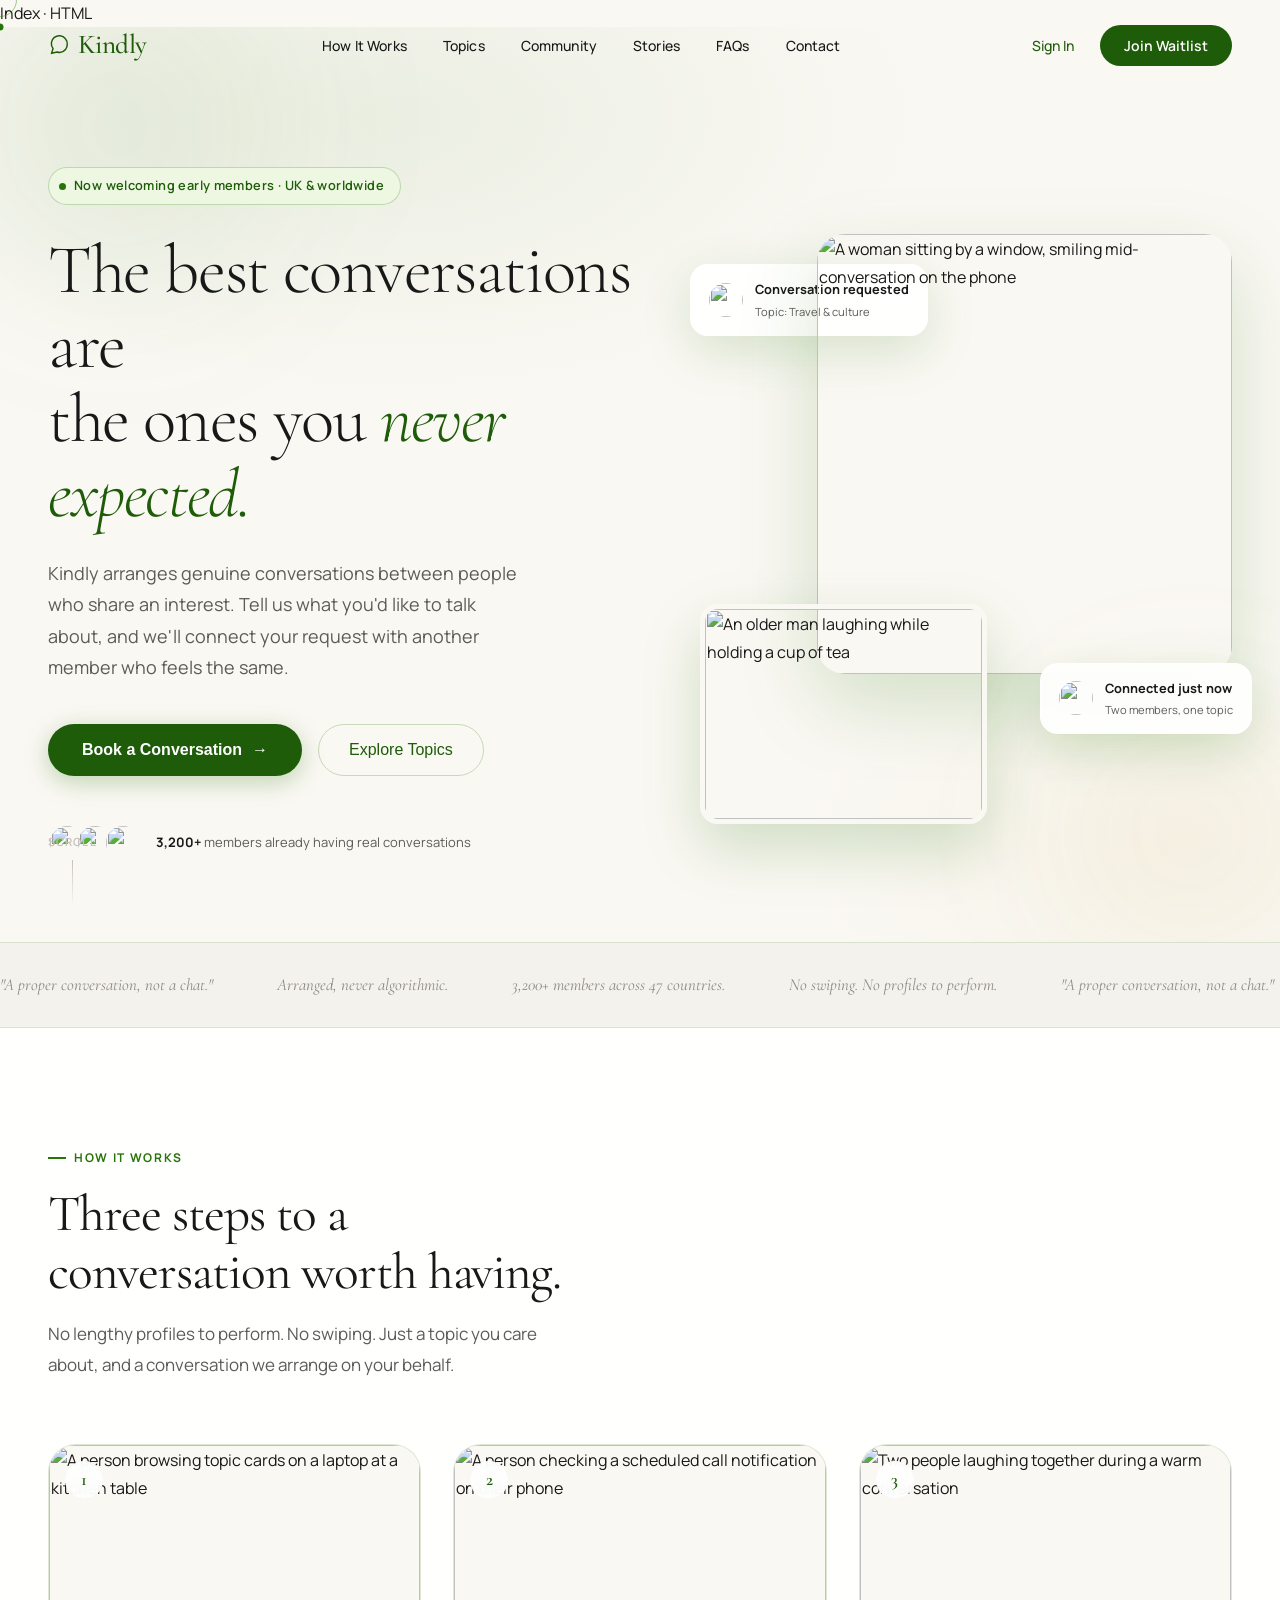
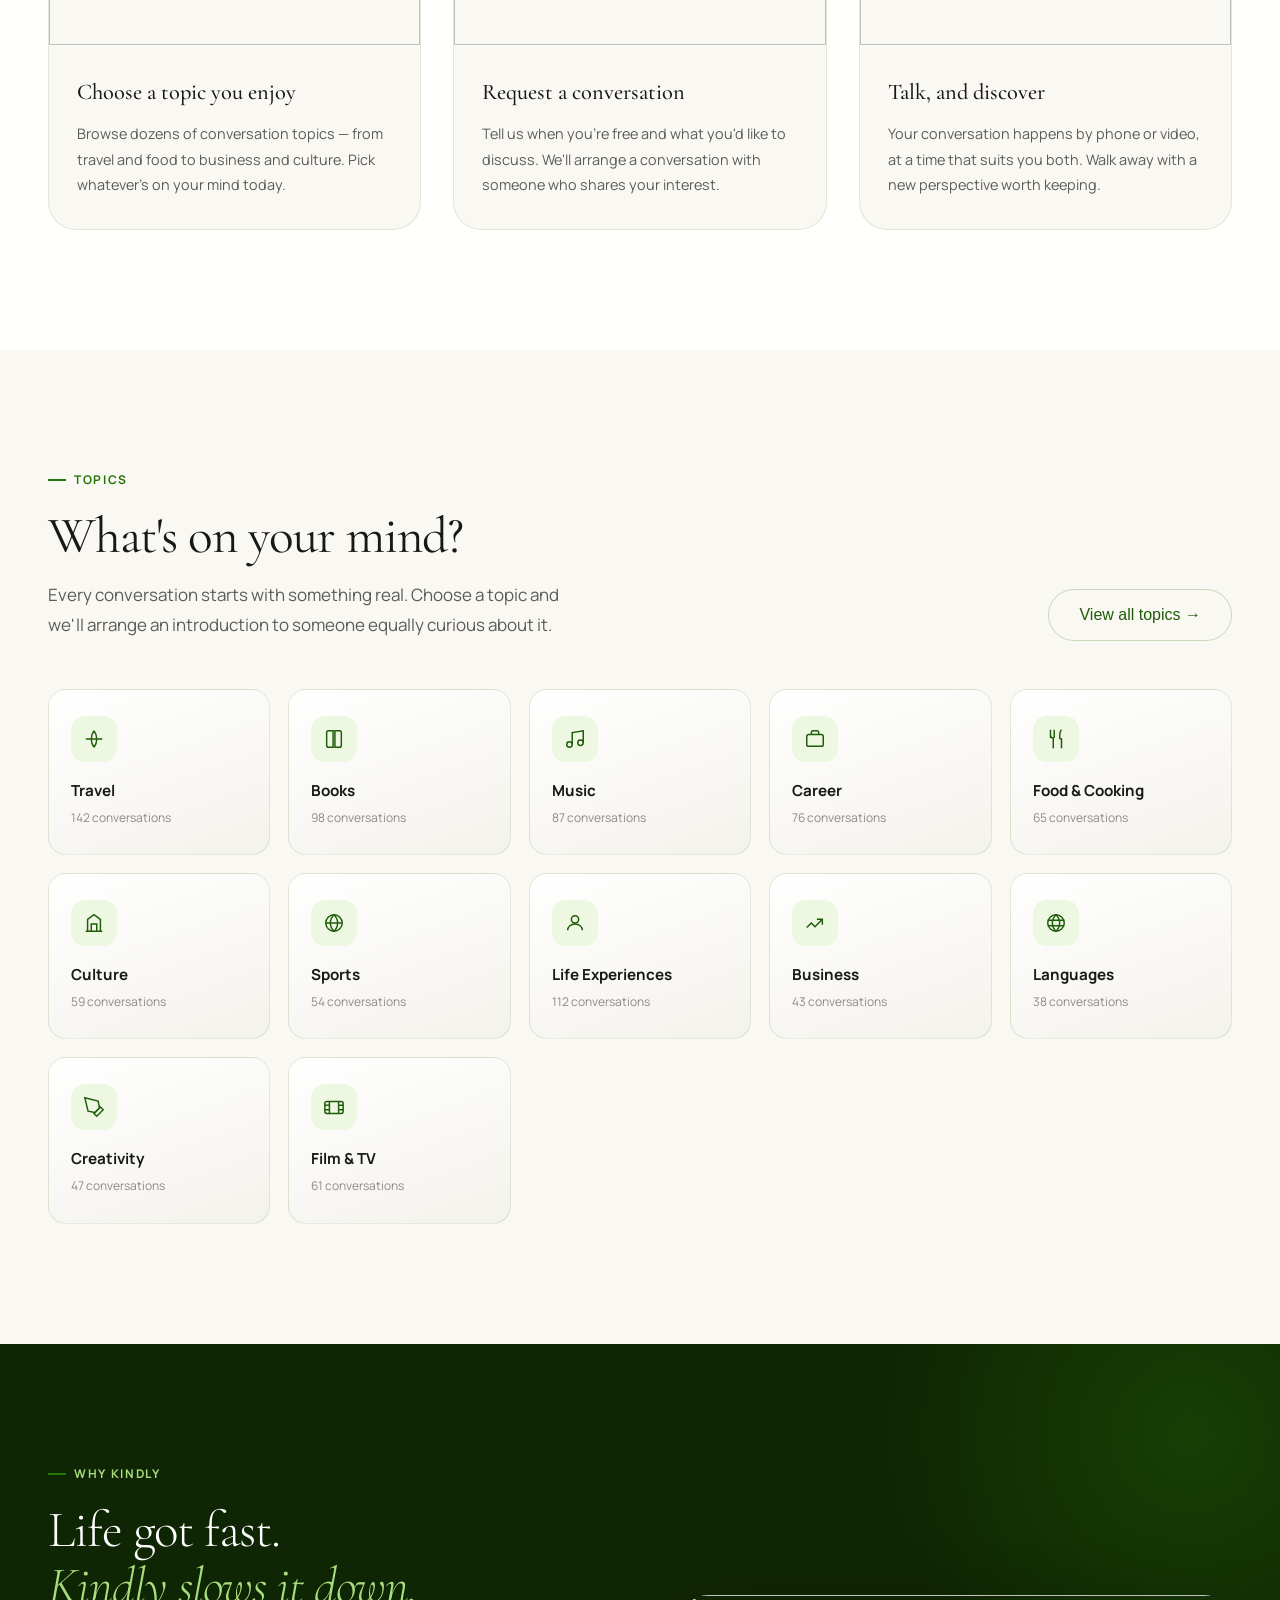
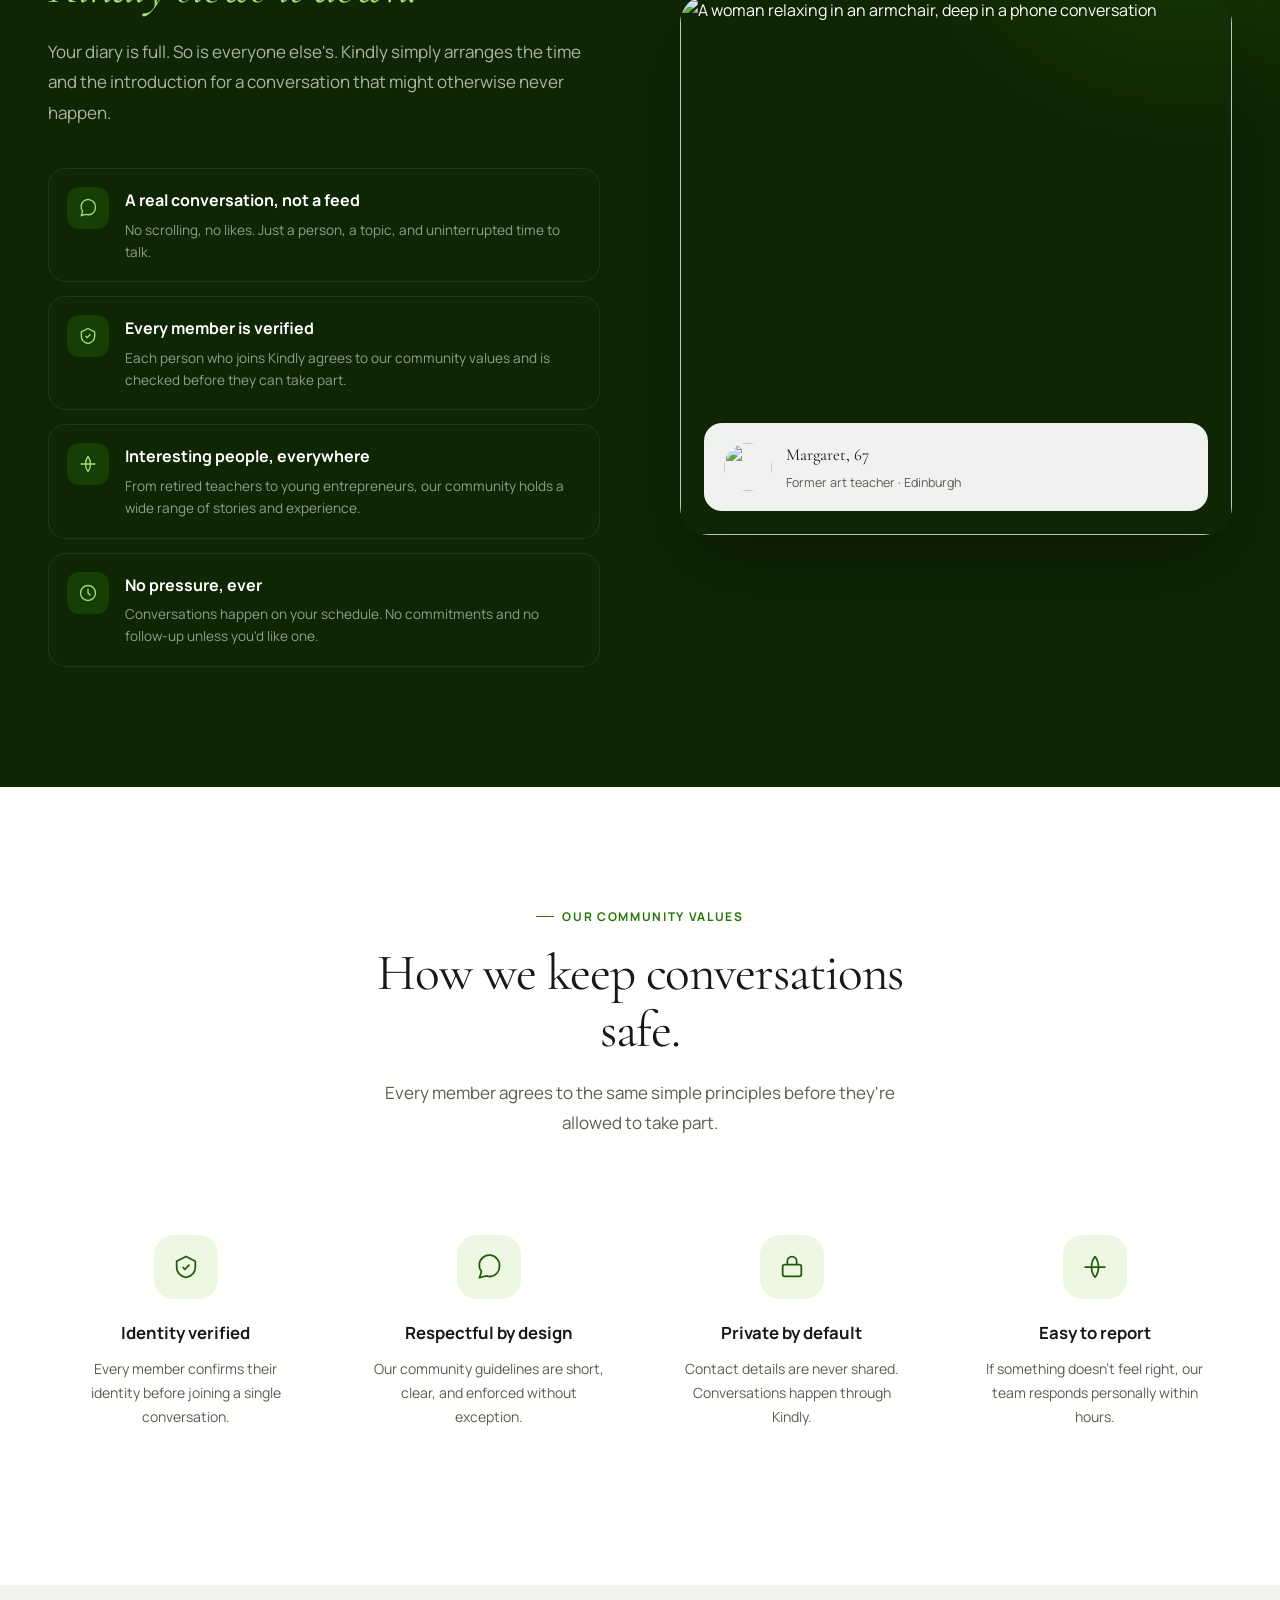
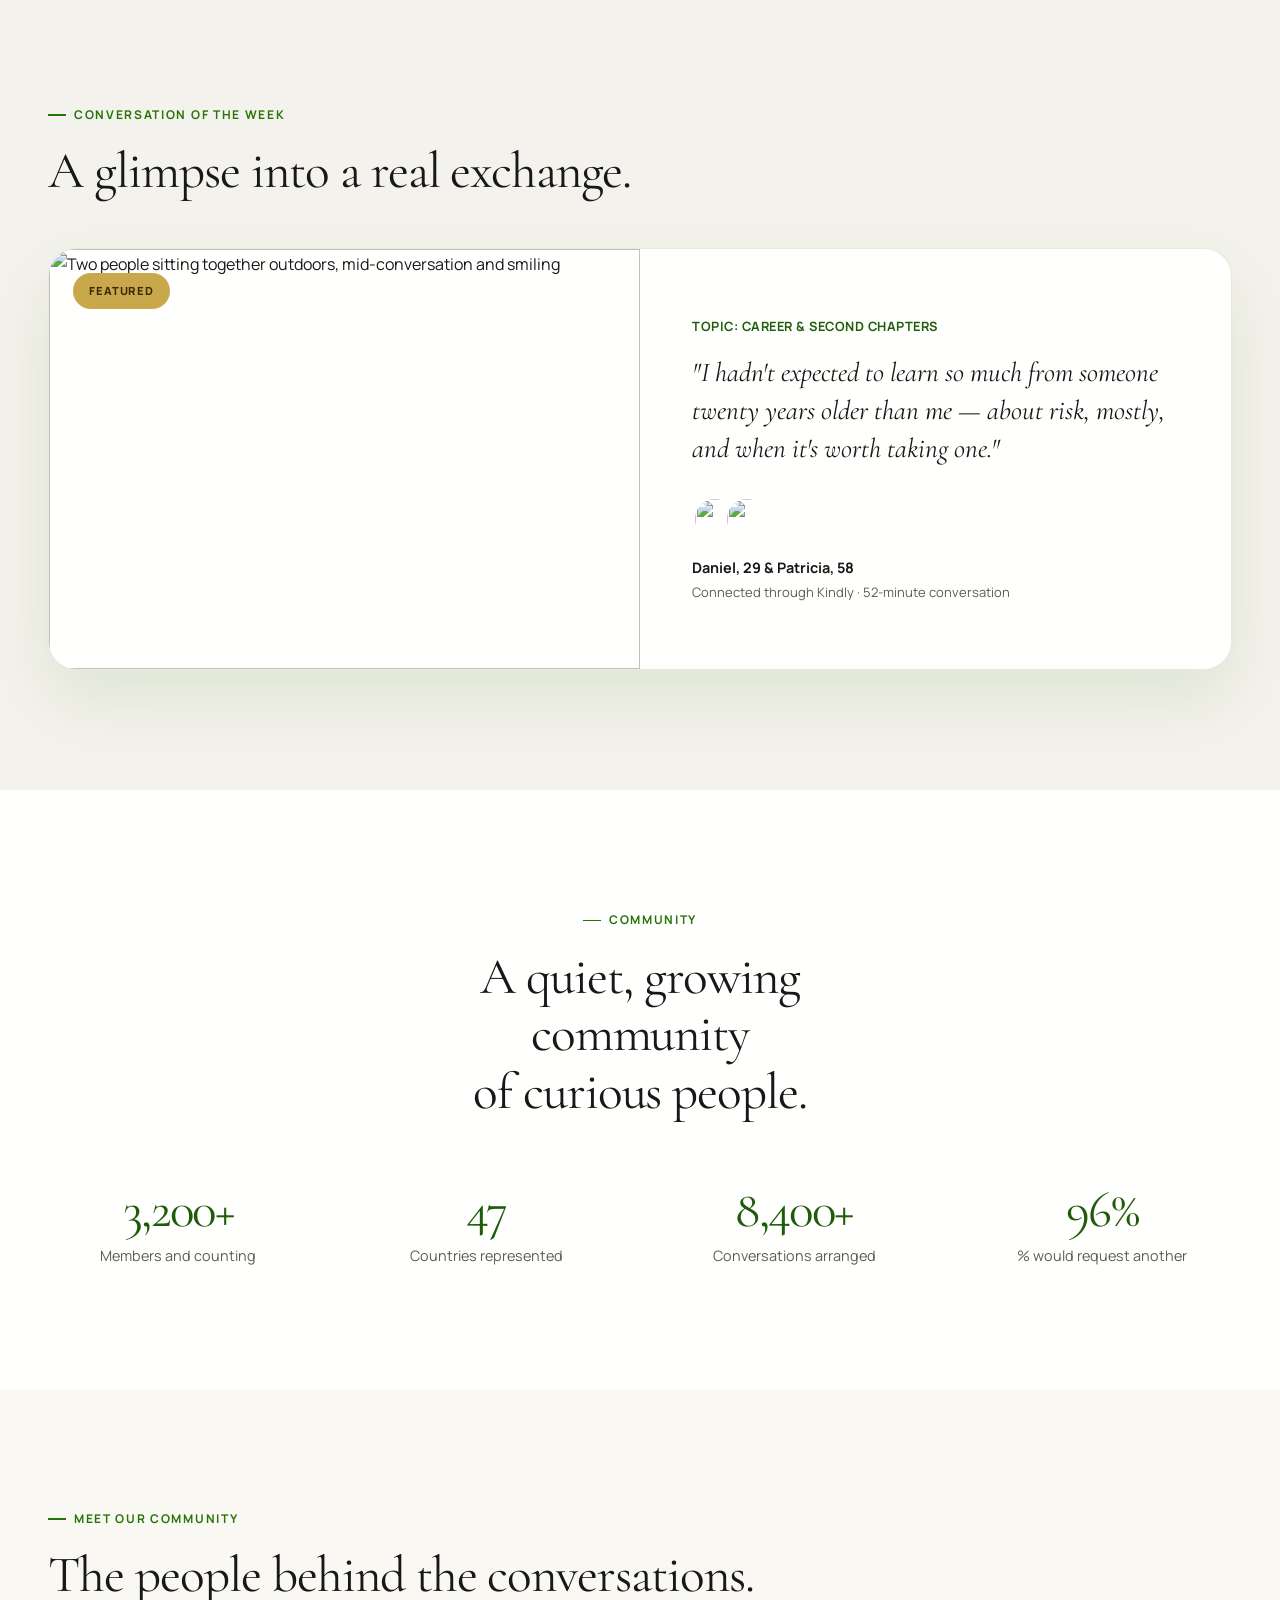
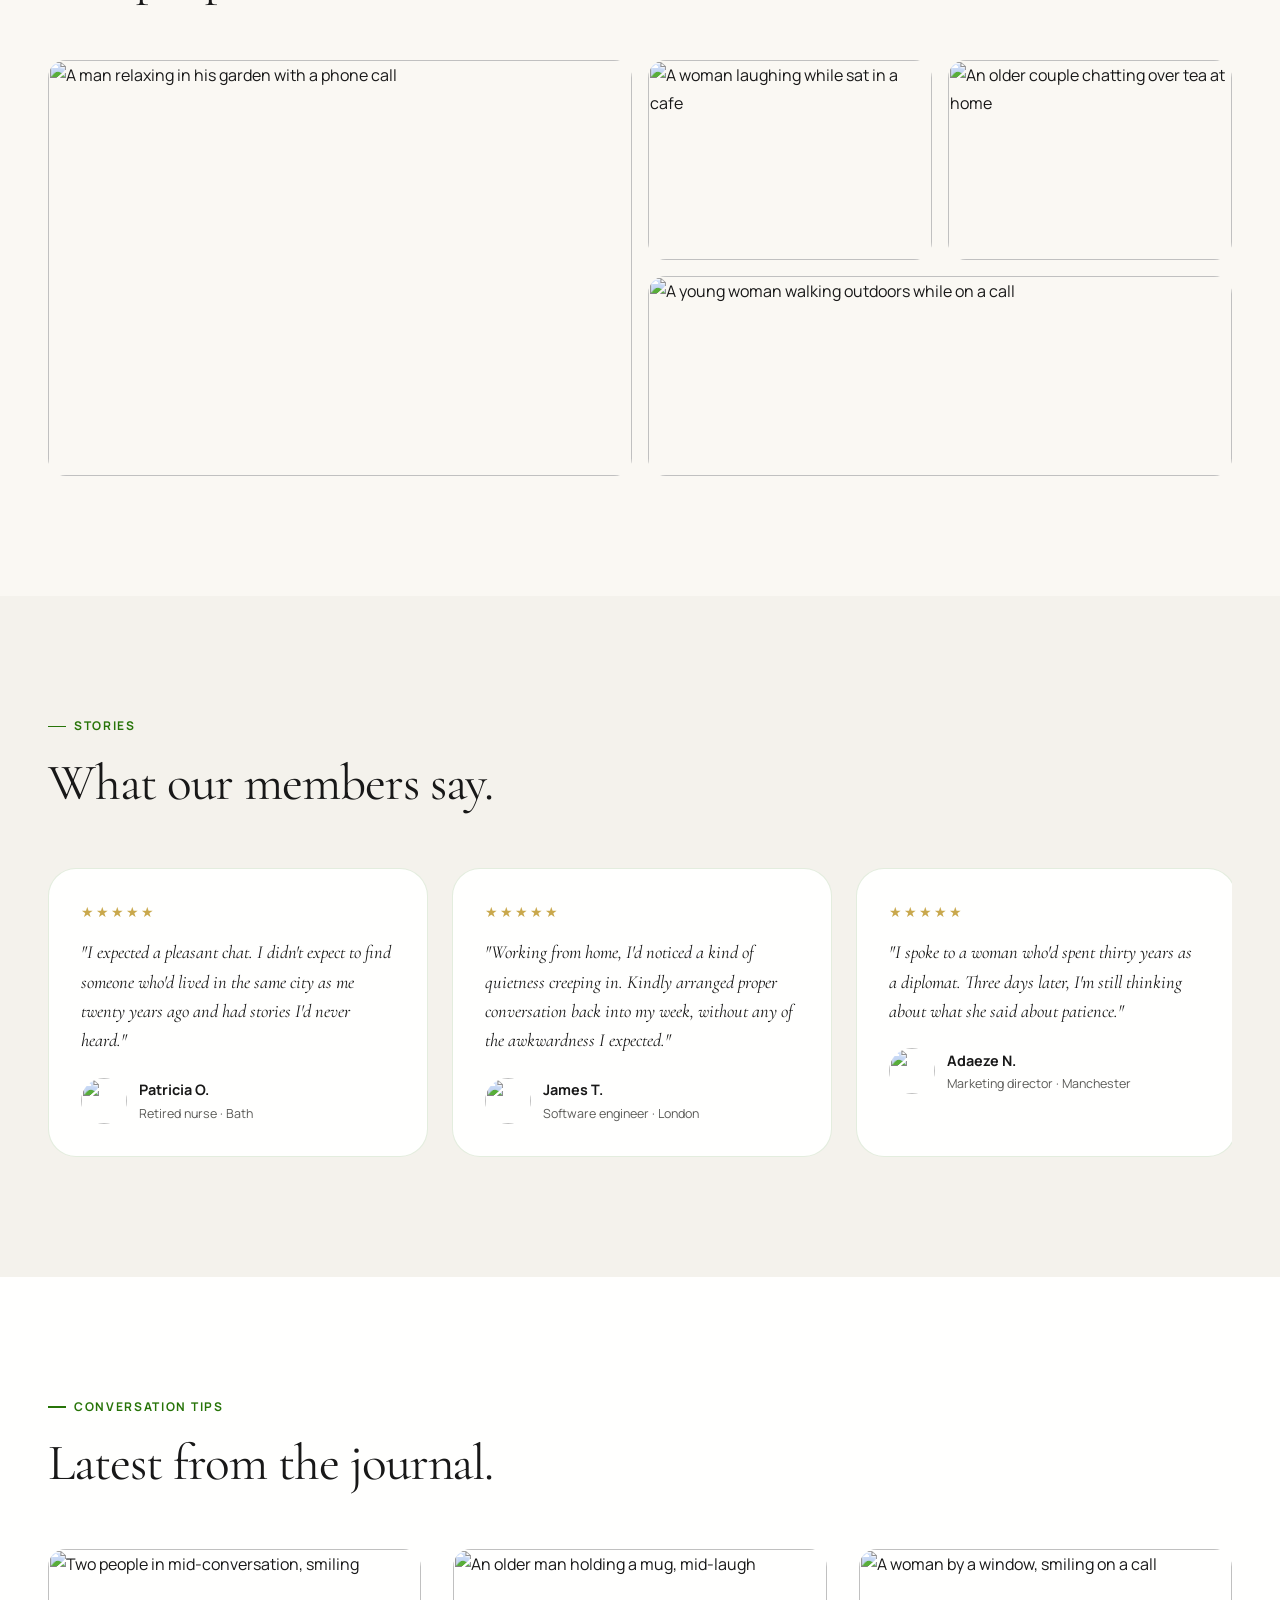
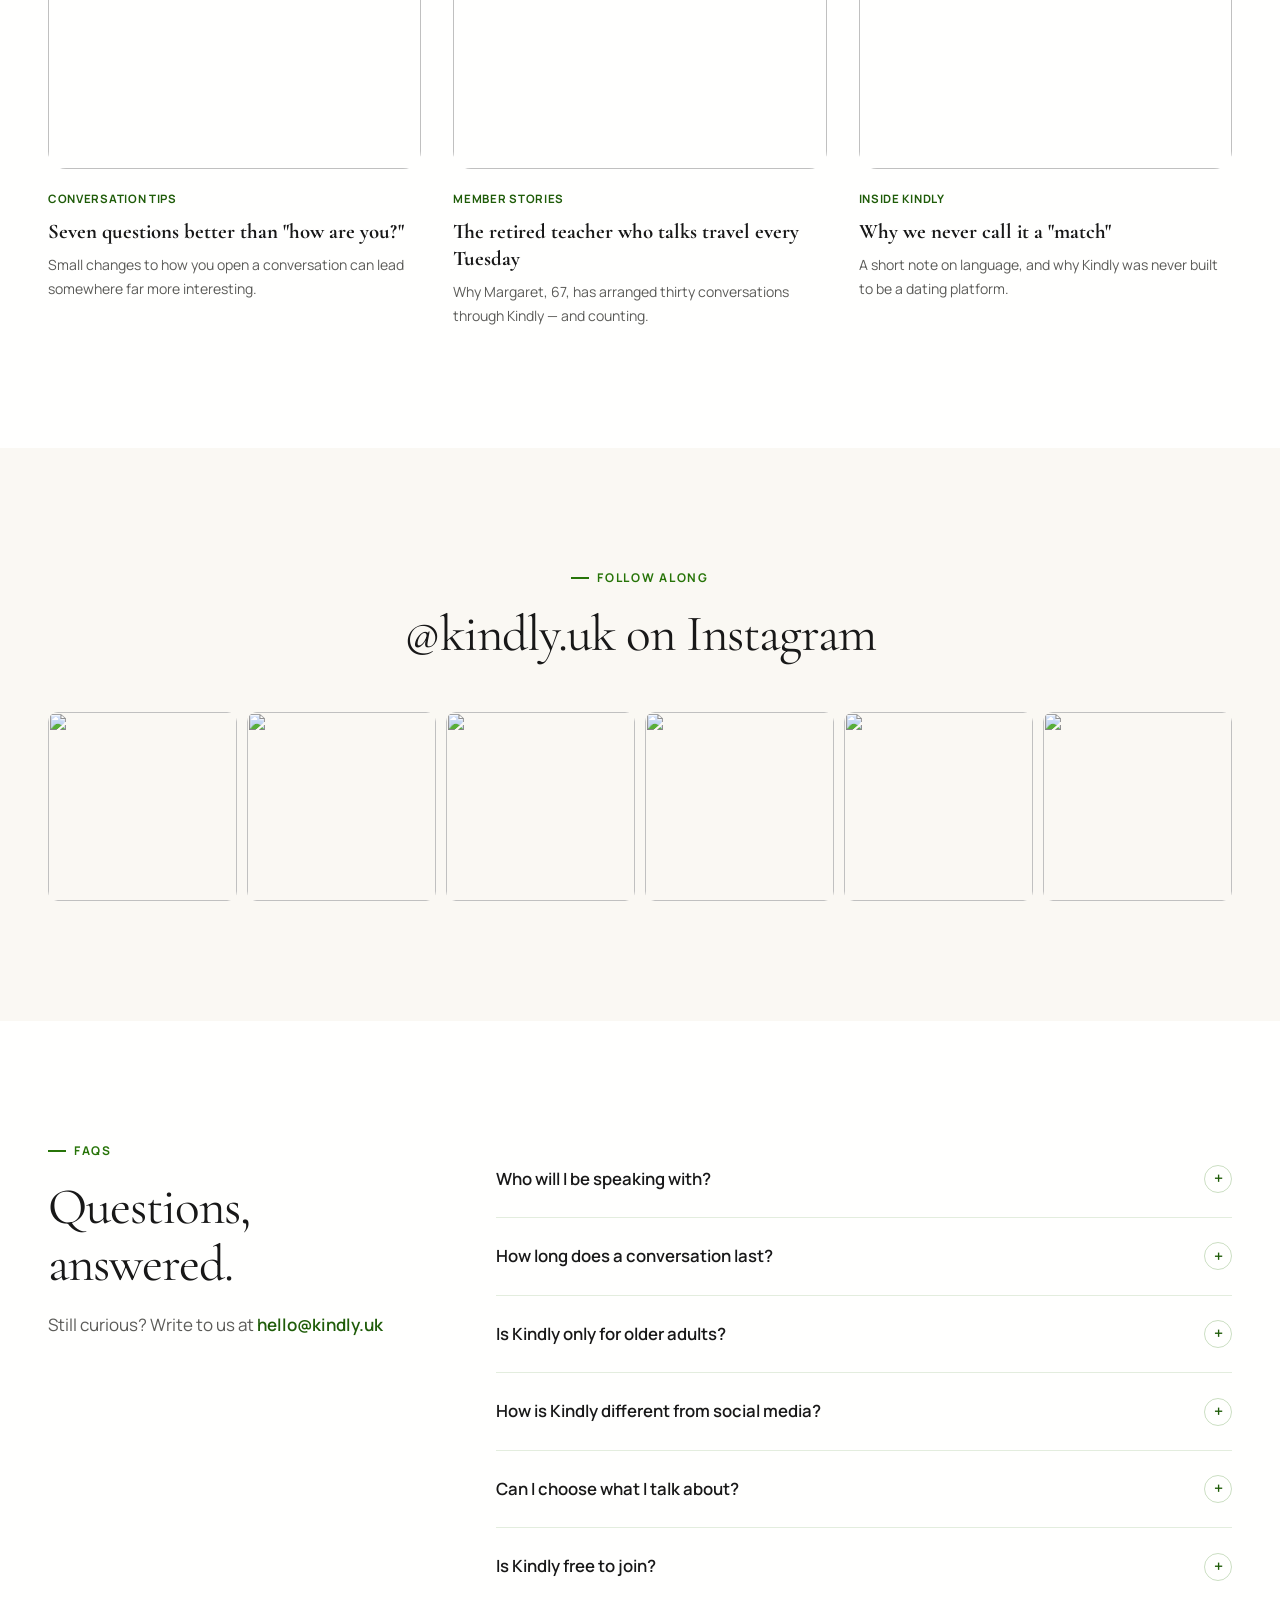
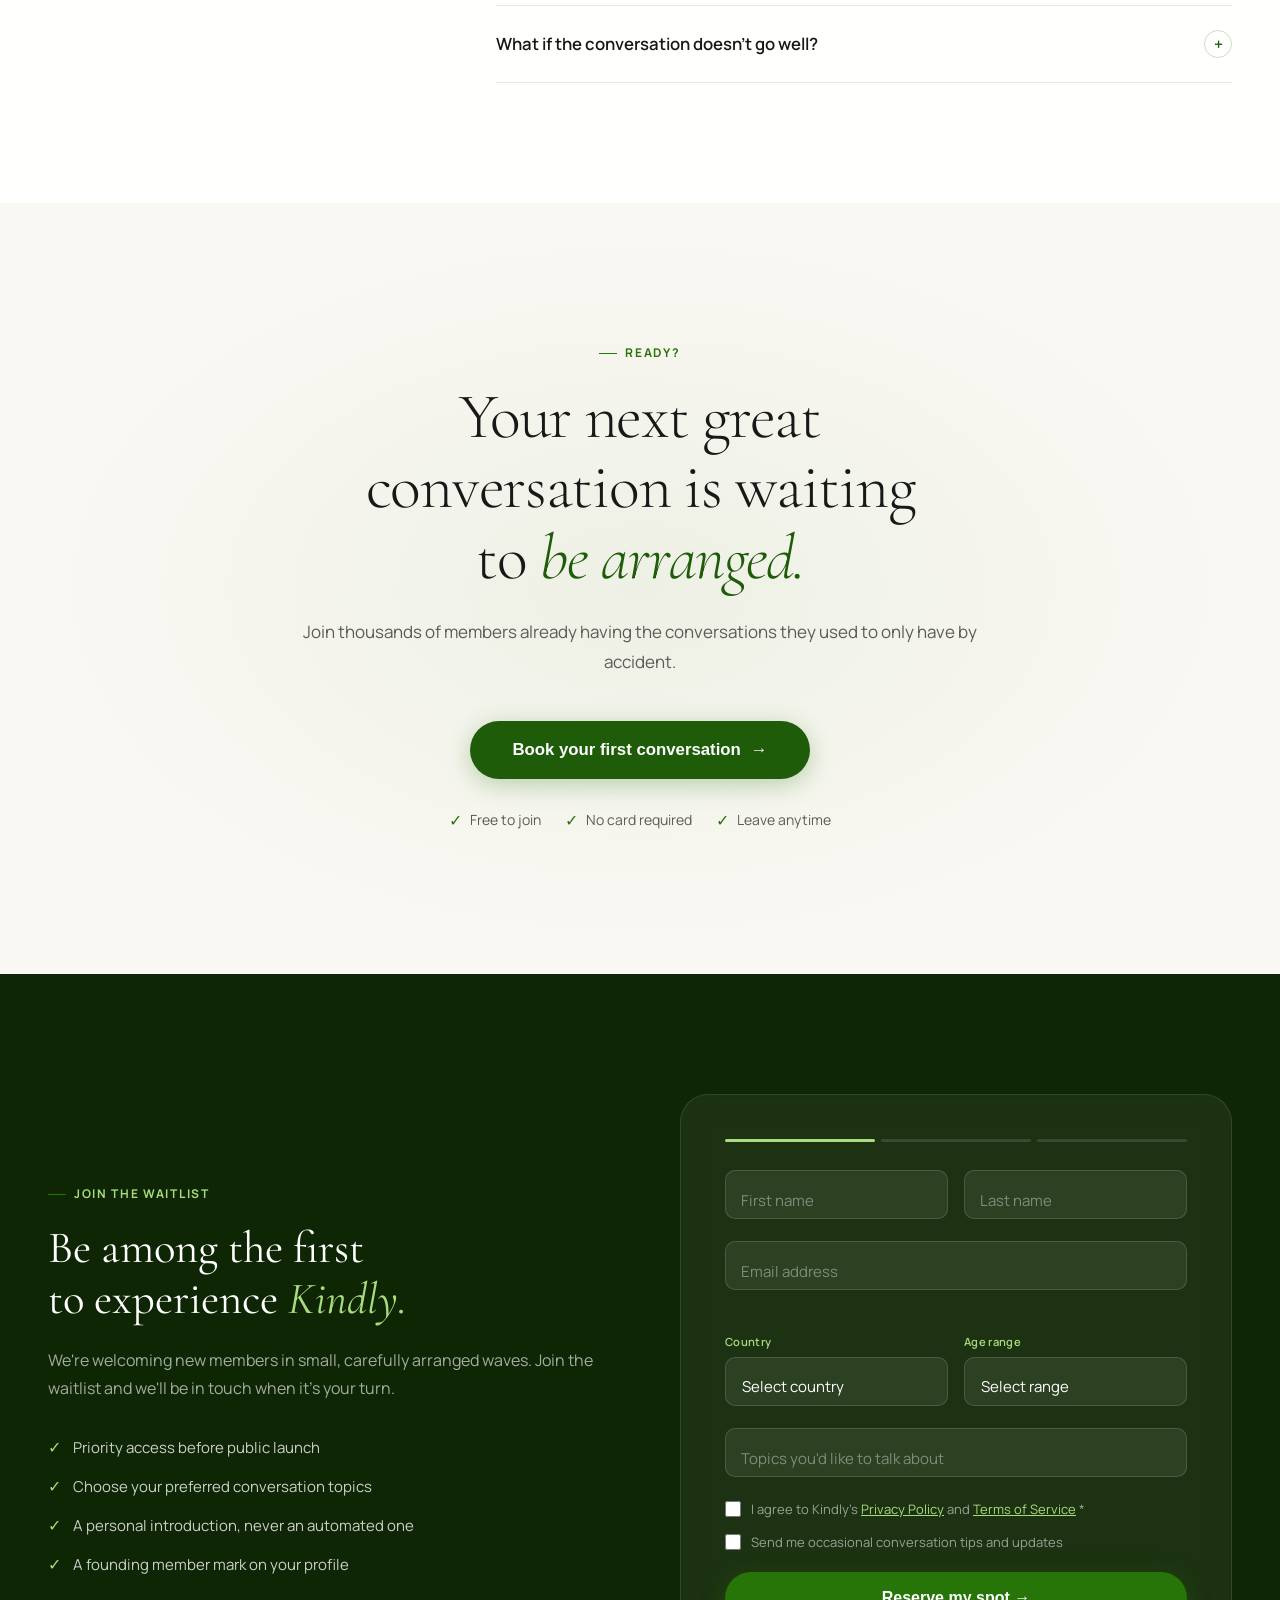
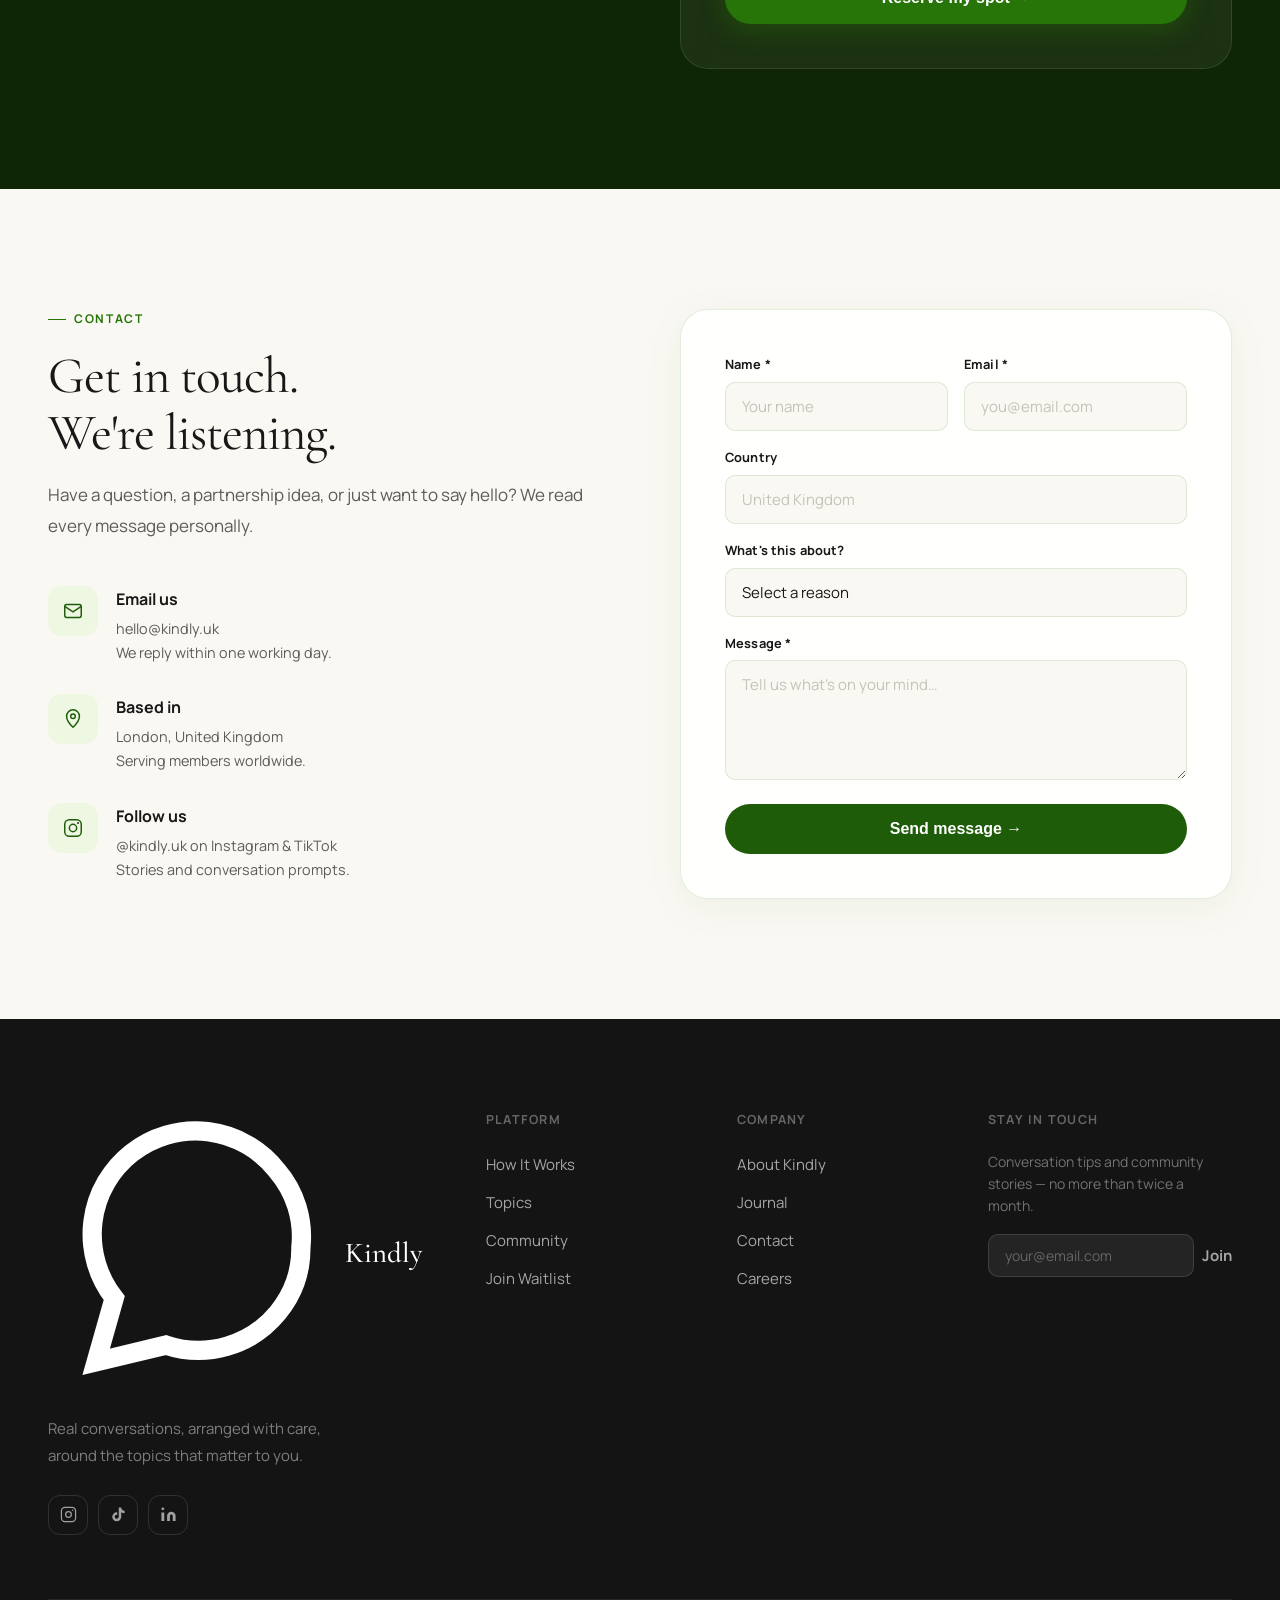
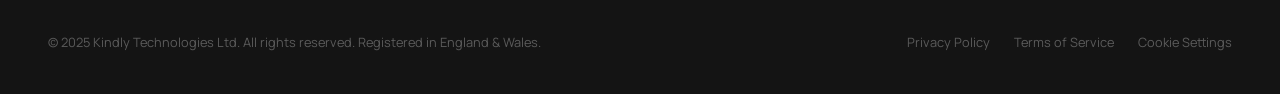
==== index.html @ 9390c798 "first commit" ====
Index · HTML
<!DOCTYPE html>
<html lang="en">
<head>
<meta charset="UTF-8">
<meta name="viewport" content="width=device-width, initial-scale=1.0">
<title>Kindly — Real Conversations. Arranged With Care.</title>
<meta name="description" content="Kindly arranges genuine conversations between people who share an interest. No algorithm, no swiping — just a thoughtful introduction and a real conversation.">
<meta property="og:title" content="Kindly — The best conversations are the ones you never expected.">
<meta property="og:type" content="website">
<link rel="preconnect" href="https://fonts.googleapis.com">
<link rel="preconnect" href="https://fonts.gstatic.com" crossorigin>
<link href="https://fonts.googleapis.com/css2?family=Cormorant+Garamond:ital,wght@0,300;0,400;0,500;0,600;1,300;1,400;1,500&family=Manrope:wght@300;400;500;600;700;800&display=swap" rel="stylesheet">
<style>
:root{
  --forest:#277408; --forest-dark:#1f5c09; --forest-deep:#0f2604; --forest-mid:#338a0a; --forest-light:#4aa813;
  --sage-200:#a8dc7d; --sage-100:#d4efb8; --sage-50:#edf7e2;
  --cream:#faf8f3; --warm-white:#fffffe; --off-white:#f4f2ec;
  --charcoal:#181818; --gray-60:#5b5b58; --gray-40:#8c8a84; --gray-20:#c5c2ba;
  --gold:#c9a84c; --gold-light:#e8d5a0;
  --border:rgba(39,116,8,0.13); --border-mid:rgba(39,116,8,0.24);
  --serif:'Cormorant Garamond',Georgia,serif; --sans:'Manrope',-apple-system,sans-serif;
  --ease:cubic-bezier(.25,.46,.45,.94); --spring:cubic-bezier(.34,1.56,.64,1);
  --r-sm:10px; --r-md:18px; --r-lg:28px; --r-pill:999px;
}
*,*::before,*::after{box-sizing:border-box;margin:0;padding:0}
html{scroll-behavior:smooth;font-size:16px;-webkit-tap-highlight-color:transparent}
body{font-family:var(--sans);background:var(--cream);color:var(--charcoal);line-height:1.7;overflow-x:hidden;-webkit-font-smoothing:antialiased}
img{display:block;max-width:100%;height:auto}
a{color:inherit}
::selection{background:var(--sage-100)}
:focus-visible{outline:2px solid var(--forest);outline-offset:3px;border-radius:4px}
.sr-only{position:absolute;width:1px;height:1px;overflow:hidden;clip:rect(0,0,0,0)}
 
/* ===== progress + cursor ===== */
#progress{position:fixed;top:0;left:0;height:2.5px;background:var(--forest);z-index:9999;width:0%;transition:width .08s linear}
.cursor-dot,.cursor-ring{position:fixed;pointer-events:none;z-index:9998;border-radius:50%;transform:translate(-50%,-50%)}
.cursor-dot{width:7px;height:7px;background:var(--forest);transition:transform .08s var(--ease),opacity .2s}
.cursor-ring{width:34px;height:34px;border:1.3px solid var(--forest-mid);opacity:.45;transition:width .3s var(--spring),height .3s var(--spring),opacity .25s,border-color .25s}
@media(hover:none){.cursor-dot,.cursor-ring{display:none}}
 
/* ===== loader ===== */
#loader{position:fixed;inset:0;background:var(--cream);z-index:10000;display:flex;align-items:center;justify-content:center;transition:opacity .6s var(--ease),visibility .6s}
#loader.done{opacity:0;visibility:hidden;pointer-events:none}
.loader-mark{font-family:var(--serif);font-size:2.2rem;color:var(--forest-dark);letter-spacing:-.02em;position:relative}
.loader-mark::after{content:'';position:absolute;bottom:-10px;left:0;height:2px;width:100%;background:var(--sage-100);overflow:hidden}
.loader-bar{position:absolute;bottom:-10px;left:0;height:2px;width:0%;background:var(--forest);animation:loadbar 1.1s var(--ease) forwards}
@keyframes loadbar{to{width:100%}}
 
/* ===== skeleton ===== */
.skel{background:linear-gradient(90deg,var(--off-white) 25%,#eceadf 37%,var(--off-white) 63%);background-size:400% 100%;animation:skel 1.4s ease infinite;border-radius:var(--r-md)}
@keyframes skel{0%{background-position:100% 50%}100%{background-position:0 50%}}
 
/* ===== nav ===== */
nav{position:fixed;top:0;left:0;right:0;z-index:1000;padding:22px 48px;display:flex;align-items:center;justify-content:space-between;transition:all .4s var(--ease)}
nav.scrolled{background:rgba(250,248,243,.88);backdrop-filter:blur(20px);-webkit-backdrop-filter:blur(20px);padding:14px 48px;border-bottom:1px solid var(--border);box-shadow:0 2px 24px rgba(39,116,8,.06)}
.nav-logo{font-family:var(--serif);font-size:1.7rem;font-weight:500;color:var(--forest-dark);text-decoration:none;letter-spacing:-.02em;display:flex;align-items:center;gap:8px}
.nav-logo svg{width:22px;height:22px}
.nav-links{display:flex;align-items:center;gap:8px;list-style:none}
.nav-links li{position:relative}
.nav-links button.nav-link{appearance:none;background:none;border:none;font-family:var(--sans);cursor:pointer;font-size:.875rem;font-weight:500;color:var(--charcoal);padding:8px 14px;border-radius:var(--r-pill);text-decoration:none;letter-spacing:.01em;transition:all .25s var(--ease)}
.nav-links button.nav-link:hover{color:var(--forest-dark);background:var(--sage-50)}
.nav-links button.nav-link.active{color:var(--forest-dark);background:var(--sage-50);font-weight:600}
.nav-cta{display:flex;align-items:center;gap:10px}
.btn-ghost{font-family:var(--sans);font-size:.875rem;font-weight:500;color:var(--forest-dark);background:none;border:none;cursor:pointer;padding:9px 16px;transition:all .2s;text-decoration:none;border-radius:var(--r-sm)}
.btn-ghost:hover{background:var(--sage-50)}
.btn-primary{font-family:var(--sans);font-size:.875rem;font-weight:600;color:#fff;background:var(--forest-dark);border:none;cursor:pointer;padding:11px 24px;border-radius:var(--r-pill);text-decoration:none;transition:all .3s var(--ease);position:relative;overflow:hidden;display:inline-flex;align-items:center;gap:6px}
.btn-primary:hover{background:var(--forest);transform:translateY(-1px);box-shadow:0 10px 30px rgba(39,116,8,.28)}
.btn-primary .ripple{position:absolute;border-radius:50%;background:rgba(255,255,255,.5);transform:scale(0);animation:ripple .6s ease-out}
@keyframes ripple{to{transform:scale(3);opacity:0}}
.hamburger{display:none;flex-direction:column;gap:5px;cursor:pointer;background:none;border:none;padding:6px}
.hamburger span{display:block;width:24px;height:1.5px;background:var(--charcoal);transition:all .3s var(--ease);transform-origin:center}
.hamburger.active span:nth-child(1){transform:rotate(45deg) translate(4.5px,4.5px)}
.hamburger.active span:nth-child(2){opacity:0;transform:scaleX(0)}
.hamburger.active span:nth-child(3){transform:rotate(-45deg) translate(4.5px,-4.5px)}
.mobile-menu{position:fixed;inset:0;background:var(--cream);z-index:999;display:flex;flex-direction:column;align-items:center;justify-content:center;gap:26px;transform:translateX(100%);transition:transform .45s var(--ease)}
.mobile-menu.open{transform:translateX(0)}
.mobile-menu button{font-family:var(--serif);font-size:2.1rem;font-weight:400;color:var(--charcoal);background:none;border:none;cursor:pointer;transition:color .2s}
.mobile-menu button:hover{color:var(--forest-dark)}
 
/* ===== generic ===== */
section{padding:120px 48px;position:relative}
.container{max-width:1240px;margin:0 auto}
.eyebrow{font-size:.75rem;font-weight:700;letter-spacing:.14em;text-transform:uppercase;color:var(--forest);margin-bottom:18px;display:flex;align-items:center;gap:8px}
.eyebrow::before{content:'';width:18px;height:1.5px;background:var(--forest)}
.h2{font-family:var(--serif);font-size:clamp(2.2rem,4vw,3.6rem);font-weight:400;line-height:1.12;letter-spacing:-.02em;color:var(--charcoal)}
.h2 em{font-style:italic;color:var(--forest-dark)}
.sub{font-size:1.0625rem;color:var(--gray-60);line-height:1.8;max-width:540px}
.reveal{opacity:0;transform:translateY(36px);transition:opacity .8s var(--ease),transform .8s var(--ease)}
.reveal.visible{opacity:1;transform:translateY(0)}
.d1{transition-delay:.08s}.d2{transition-delay:.16s}.d3{transition-delay:.24s}.d4{transition-delay:.32s}.d5{transition-delay:.4s}
 
/* ===== icon system (outline + clay-style) ===== */
.icon-clay{width:60px;height:60px;border-radius:18px;display:flex;align-items:center;justify-content:center;background:linear-gradient(150deg,var(--sage-50),var(--sage-100));box-shadow:inset 0 1px 1px rgba(255,255,255,.7),0 8px 20px rgba(39,116,8,.1);transition:all .35s var(--spring)}
.icon-clay svg{width:26px;height:26px;stroke:var(--forest-dark);fill:none;stroke-width:1.5}
 
/* ===== HERO ===== */
.hero{min-height:100vh;display:flex;align-items:center;padding:140px 48px 80px;position:relative;overflow:hidden}
.hero-bg{position:absolute;inset:0;z-index:0;background:radial-gradient(ellipse 70% 50% at 30% 10%,rgba(39,116,8,.07) 0%,transparent 60%),radial-gradient(ellipse 50% 40% at 90% 90%,rgba(201,168,76,.06) 0%,transparent 55%)}
.hero-orb{position:absolute;border-radius:50%;filter:blur(70px);animation:orbfloat 9s ease-in-out infinite;pointer-events:none}
.hero-orb-1{width:480px;height:480px;top:-140px;left:-120px;background:radial-gradient(circle,rgba(39,116,8,.09),transparent 70%)}
.hero-orb-2{width:380px;height:380px;bottom:-80px;right:-100px;background:radial-gradient(circle,rgba(201,168,76,.08),transparent 70%);animation-delay:-4s}
@keyframes orbfloat{0%,100%{transform:translate(0,0) scale(1)}50%{transform:translate(24px,-18px) scale(1.06)}}
.hero-grid{display:grid;grid-template-columns:1.05fr .95fr;gap:64px;align-items:center;position:relative;z-index:1;max-width:1280px;margin:0 auto;width:100%}
.hero-label{display:inline-flex;align-items:center;gap:8px;background:var(--sage-50);border:1px solid var(--border-mid);border-radius:var(--r-pill);padding:7px 16px 7px 10px;font-size:.8rem;font-weight:600;color:var(--forest-dark);letter-spacing:.03em;margin-bottom:28px}
.hero-dot{width:7px;height:7px;border-radius:50%;background:var(--forest);animation:pulse 2s ease-in-out infinite}
@keyframes pulse{0%,100%{opacity:1;transform:scale(1)}50%{opacity:.5;transform:scale(1.3)}}
.hero-headline{font-family:var(--serif);font-size:clamp(2.6rem,5.4vw,4.4rem);font-weight:300;color:var(--charcoal);line-height:1.08;letter-spacing:-.02em;margin-bottom:26px}
.hero-headline em{font-style:italic;color:var(--forest-dark)}
.hero-sub{font-size:1.125rem;color:var(--gray-60);line-height:1.75;max-width:480px;margin-bottom:40px}
.hero-cta-group{display:flex;align-items:center;gap:16px;flex-wrap:wrap;margin-bottom:48px}
.btn-hero{display:inline-flex;align-items:center;gap:10px;font-size:1rem;font-weight:600;color:#fff;background:var(--forest-dark);border:none;cursor:pointer;padding:17px 34px;border-radius:var(--r-pill);text-decoration:none;transition:all .35s var(--ease);box-shadow:0 6px 24px rgba(39,116,8,.28);position:relative;overflow:hidden}
.btn-hero:hover{transform:translateY(-3px);box-shadow:0 16px 44px rgba(39,116,8,.32);background:var(--forest)}
.btn-hero .arrow{transition:transform .3s var(--ease)}
.btn-hero:hover .arrow{transform:translateX(4px)}
.btn-outline{display:inline-flex;align-items:center;gap:8px;font-size:1rem;font-weight:500;color:var(--forest-dark);background:transparent;border:1.5px solid var(--border-mid);cursor:pointer;padding:16px 30px;border-radius:var(--r-pill);text-decoration:none;transition:all .3s var(--ease)}
.btn-outline:hover{background:var(--sage-50);border-color:var(--forest-light);transform:translateY(-2px)}
.hero-trust{display:flex;align-items:center;gap:14px}
.trust-avatars{display:flex}
.trust-avatars img{width:38px;height:38px;border-radius:50%;border:2.5px solid var(--cream);margin-left:-10px;object-fit:cover}
.trust-avatars img:first-child{margin-left:0}
.hero-trust-text{font-size:.8125rem;color:var(--gray-60)}
.hero-trust-text strong{color:var(--charcoal);font-weight:700}
 
.hero-visual{position:relative;height:560px}
.hero-photo-main{position:absolute;top:0;right:0;width:78%;height:440px;border-radius:var(--r-lg);overflow:hidden;box-shadow:0 30px 80px rgba(39,116,8,.18)}
.hero-photo-main img{width:100%;height:100%;object-fit:cover;transition:transform 8s var(--ease)}
.hero-photo-main:hover img{transform:scale(1.08)}
.hero-photo-small{position:absolute;bottom:-30px;left:0;width:54%;height:220px;border-radius:var(--r-md);overflow:hidden;box-shadow:0 24px 60px rgba(39,116,8,.2);border:5px solid var(--cream)}
.hero-photo-small img{width:100%;height:100%;object-fit:cover}
.float-card{position:absolute;background:rgba(255,255,255,.92);backdrop-filter:blur(16px);-webkit-backdrop-filter:blur(16px);border:1px solid rgba(255,255,255,.9);border-radius:var(--r-md);padding:14px 18px;box-shadow:0 16px 50px rgba(39,116,8,.16);display:flex;align-items:center;gap:12px;animation:cardfloat 6s ease-in-out infinite}
.float-card-1{top:30px;left:-10px;animation-delay:0s}
.float-card-2{bottom:60px;right:-20px;animation-delay:-3s}
@keyframes cardfloat{0%,100%{transform:translateY(0)}50%{transform:translateY(-14px)}}
.fc-avatar{width:34px;height:34px;border-radius:50%;object-fit:cover;flex-shrink:0}
.fc-text p{font-size:.8rem;font-weight:700;color:var(--charcoal);margin-bottom:1px}
.fc-text span{font-size:.7rem;color:var(--gray-60)}
 
.hero-scroll{position:absolute;bottom:36px;left:48px;display:flex;flex-direction:column;align-items:center;gap:8px;cursor:pointer;z-index:2}
.hero-scroll span{font-size:.7rem;font-weight:600;color:var(--gray-20);letter-spacing:.1em;text-transform:uppercase}
.scroll-line{width:1px;height:46px;background:linear-gradient(to bottom,var(--gray-20),transparent);position:relative;overflow:hidden}
.scroll-line::after{content:'';position:absolute;top:-100%;left:0;right:0;height:100%;background:var(--forest);animation:scrolldrop 1.8s ease-in-out infinite}
@keyframes scrolldrop{0%{top:-100%}100%{top:100%}}
 
@media(max-width:1024px){.hero-grid{grid-template-columns:1fr;text-align:center}.hero-sub{margin-left:auto;margin-right:auto}.hero-cta-group{justify-content:center}.hero-trust{justify-content:center}.hero-visual{max-width:480px;margin:0 auto;height:440px}.hero-scroll{display:none}}
 
/* ===== marquee strip ===== */
.marquee-strip{background:var(--off-white);padding:28px 0;border-top:1px solid var(--border);border-bottom:1px solid var(--border);overflow:hidden}
.marquee-track{display:flex;gap:64px;width:max-content;animation:marquee 30s linear infinite}
.marquee-track span{font-family:var(--serif);font-style:italic;font-size:1.05rem;color:var(--gray-40);white-space:nowrap}
@keyframes marquee{from{transform:translateX(0)}to{transform:translateX(-50%)}}
 
/* ===== HOW IT WORKS ===== */
.how-it-works{background:var(--warm-white)}
.how-grid{display:grid;grid-template-columns:repeat(3,1fr);gap:32px;margin-top:64px}
.how-card{background:var(--cream);border:1px solid var(--border);border-radius:var(--r-lg);padding:0;overflow:hidden;transition:all .4s var(--ease);position:relative}
.how-card:hover{transform:translateY(-8px);box-shadow:0 30px 70px rgba(39,116,8,.14);border-color:var(--border-mid)}
.how-card-img{height:200px;overflow:hidden;position:relative}
.how-card-img img{width:100%;height:100%;object-fit:cover;transition:transform .6s var(--ease)}
.how-card:hover .how-card-img img{transform:scale(1.1)}
.how-step-badge{position:absolute;top:16px;left:16px;background:rgba(255,255,255,.92);backdrop-filter:blur(8px);width:38px;height:38px;border-radius:50%;display:flex;align-items:center;justify-content:center;font-family:var(--serif);font-size:1.1rem;color:var(--forest-dark);font-weight:600}
.how-card-body{padding:28px 28px 32px}
.how-card-title{font-family:var(--serif);font-size:1.4rem;font-weight:500;color:var(--charcoal);margin-bottom:10px}
.how-card-text{font-size:.9rem;color:var(--gray-60);line-height:1.75}
 
/* ===== TOPICS ===== */
.topics-section{background:var(--cream)}
.topics-header{display:flex;justify-content:space-between;align-items:flex-end;margin-bottom:48px;flex-wrap:wrap;gap:24px}
.topics-grid{display:grid;grid-template-columns:repeat(auto-fill,minmax(190px,1fr));gap:18px}
.topic-card{background:linear-gradient(160deg,#fff,var(--off-white));border:1px solid var(--border);border-radius:var(--r-md);padding:26px 22px;cursor:pointer;transition:all .35s var(--ease);position:relative;overflow:hidden}
.topic-card::after{content:'';position:absolute;inset:0;background:linear-gradient(160deg,rgba(39,116,8,.05),transparent 60%);opacity:0;transition:opacity .3s}
.topic-card:hover{transform:translateY(-6px);box-shadow:0 20px 50px rgba(39,116,8,.14);border-color:var(--sage-200)}
.topic-card:hover::after{opacity:1}
.topic-icon{width:46px;height:46px;border-radius:14px;background:var(--sage-50);display:flex;align-items:center;justify-content:center;margin-bottom:16px;transition:all .35s var(--spring);position:relative;z-index:1}
.topic-icon svg{width:22px;height:22px;stroke:var(--forest-dark);fill:none;stroke-width:1.6}
.topic-card:hover .topic-icon{background:var(--forest-dark);transform:scale(1.1) rotate(-4deg)}
.topic-card:hover .topic-icon svg{stroke:#fff}
.topic-name{font-size:.95rem;font-weight:700;color:var(--charcoal);position:relative;z-index:1}
.topic-count{font-size:.75rem;color:var(--gray-40);margin-top:4px;position:relative;z-index:1}
 
/* topic modal */
.topic-modal-overlay{position:fixed;inset:0;background:rgba(15,38,4,.6);backdrop-filter:blur(6px);z-index:2000;display:flex;align-items:center;justify-content:center;opacity:0;pointer-events:none;transition:opacity .35s var(--ease);padding:24px}
.topic-modal-overlay.open{opacity:1;pointer-events:auto}
.topic-modal{background:var(--warm-white);border-radius:var(--r-lg);max-width:520px;width:100%;overflow:hidden;transform:scale(.92) translateY(20px);transition:transform .4s var(--spring);box-shadow:0 40px 100px rgba(0,0,0,.3)}
.topic-modal-overlay.open .topic-modal{transform:scale(1) translateY(0)}
.topic-modal-img{height:200px;overflow:hidden}
.topic-modal-img img{width:100%;height:100%;object-fit:cover}
.topic-modal-body{padding:32px}
.topic-modal-body h3{font-family:var(--serif);font-size:1.8rem;color:var(--charcoal);margin-bottom:10px}
.topic-modal-body p{font-size:.9375rem;color:var(--gray-60);line-height:1.75;margin-bottom:24px}
.topic-modal-close{position:absolute;top:16px;right:16px;width:36px;height:36px;border-radius:50%;background:rgba(255,255,255,.9);border:none;cursor:pointer;display:flex;align-items:center;justify-content:center;font-size:1.1rem;color:var(--charcoal);transition:all .2s;z-index:2}
.topic-modal-close:hover{background:#fff;transform:rotate(90deg)}
 
/* ===== WHY ===== */
.why-section{background:var(--forest-deep);color:#fff;overflow:hidden;position:relative}
.why-section::before{content:'';position:absolute;top:-220px;right:-220px;width:620px;height:620px;border-radius:50%;background:radial-gradient(circle,rgba(39,116,8,.32),transparent 70%)}
.why-grid{display:grid;grid-template-columns:1fr 1fr;gap:80px;align-items:center}
.why-headline{font-family:var(--serif);font-size:clamp(2.4rem,4vw,3.8rem);font-weight:300;line-height:1.1;letter-spacing:-.02em;color:#fff;margin-bottom:22px}
.why-headline em{font-style:italic;color:var(--sage-200)}
.why-text{font-size:1.0625rem;color:rgba(255,255,255,.66);line-height:1.8;margin-bottom:40px}
.why-features{display:flex;flex-direction:column;gap:14px}
.why-feature{display:flex;align-items:flex-start;gap:16px;padding:18px 18px;border-radius:var(--r-md);border:1px solid rgba(255,255,255,.08);transition:all .3s var(--ease)}
.why-feature:hover{background:rgba(255,255,255,.05);border-color:rgba(255,255,255,.16);transform:translateX(4px)}
.why-feature-icon{width:42px;height:42px;border-radius:12px;background:rgba(39,116,8,.32);flex-shrink:0;display:flex;align-items:center;justify-content:center}
.why-feature-icon svg{width:20px;height:20px;stroke:var(--sage-200);fill:none;stroke-width:1.6}
.why-feature-text h4{font-size:1rem;font-weight:700;color:#fff;margin-bottom:4px}
.why-feature-text p{font-size:.85rem;color:rgba(255,255,255,.55);line-height:1.65}
.why-photo{position:relative;height:540px;border-radius:var(--r-lg);overflow:hidden;box-shadow:0 30px 80px rgba(0,0,0,.3)}
.why-photo img{width:100%;height:100%;object-fit:cover}
.why-photo-caption{position:absolute;bottom:24px;left:24px;right:24px;background:rgba(255,255,255,.94);backdrop-filter:blur(10px);border-radius:var(--r-md);padding:18px 20px;display:flex;align-items:center;gap:14px}
.why-photo-caption img{width:48px;height:48px;border-radius:50%;object-fit:cover;flex-shrink:0}
.why-photo-caption-text p{font-family:var(--serif);font-size:1.05rem;color:var(--charcoal);margin-bottom:2px}
.why-photo-caption-text span{font-size:.78rem;color:var(--gray-60)}
@media(max-width:1024px){.why-grid{grid-template-columns:1fr;gap:48px}.why-photo{max-width:480px;margin:0 auto;height:420px}}
 
/* ===== VALUES / SAFETY ===== */
.values-section{background:var(--warm-white)}
.values-grid{display:grid;grid-template-columns:repeat(4,1fr);gap:28px;margin-top:60px}
.value-card{text-align:center;padding:36px 22px;border-radius:var(--r-md);transition:all .3s var(--ease)}
.value-card:hover{background:var(--off-white);transform:translateY(-4px)}
.value-icon{width:64px;height:64px;border-radius:20px;background:var(--sage-50);display:flex;align-items:center;justify-content:center;margin:0 auto 20px;transition:all .35s var(--spring)}
.value-card:hover .value-icon{transform:scale(1.08) rotate(-4deg);background:var(--sage-100)}
.value-icon svg{width:28px;height:28px;stroke:var(--forest-dark);fill:none;stroke-width:1.5}
.value-card h4{font-size:1.05rem;font-weight:700;color:var(--charcoal);margin-bottom:10px}
.value-card p{font-size:.875rem;color:var(--gray-60);line-height:1.7}
@media(max-width:1024px){.values-grid{grid-template-columns:repeat(2,1fr)}}
 
/* ===== FEATURED CONVERSATION ===== */
.featured-section{background:var(--off-white)}
.featured-card{display:grid;grid-template-columns:1fr 1fr;background:var(--warm-white);border-radius:var(--r-lg);overflow:hidden;box-shadow:0 30px 70px rgba(39,116,8,.1);border:1px solid var(--border)}
.featured-img{position:relative;min-height:420px;overflow:hidden}
.featured-img img{width:100%;height:100%;object-fit:cover;position:absolute;inset:0}
.featured-badge{position:absolute;top:24px;left:24px;background:var(--gold);color:#3a2c08;font-size:.7rem;font-weight:800;letter-spacing:.08em;text-transform:uppercase;padding:8px 16px;border-radius:var(--r-pill);z-index:1}
.featured-body{padding:56px 52px;display:flex;flex-direction:column;justify-content:center}
.featured-topic{font-size:.8rem;font-weight:700;color:var(--forest-dark);letter-spacing:.04em;text-transform:uppercase;margin-bottom:16px}
.featured-quote{font-family:var(--serif);font-size:1.7rem;font-style:italic;line-height:1.4;color:var(--charcoal);margin-bottom:28px}
.featured-people{display:flex;align-items:center;gap:-8px;margin-bottom:8px}
.featured-people-imgs{display:flex}
.featured-people-imgs img{width:46px;height:46px;border-radius:50%;border:3px solid var(--warm-white);object-fit:cover;margin-left:-14px}
.featured-people-imgs img:first-child{margin-left:0}
.featured-names{font-size:.9rem;font-weight:700;color:var(--charcoal);margin-top:14px}
.featured-meta{font-size:.8125rem;color:var(--gray-60)}
@media(max-width:900px){.featured-card{grid-template-columns:1fr}.featured-img{min-height:300px}.featured-body{padding:40px 32px}}
 
/* ===== STATS ===== */
.stats-section{background:var(--warm-white);text-align:center}
.stats-grid{display:grid;grid-template-columns:repeat(4,1fr);gap:48px;margin-top:64px}
.stat-num{font-family:var(--serif);font-size:clamp(2.4rem,4vw,3.8rem);font-weight:400;color:var(--forest-dark);line-height:1;letter-spacing:-.03em;margin-bottom:8px}
.stat-label{font-size:.9rem;color:var(--gray-60)}
@media(max-width:768px){.stats-grid{grid-template-columns:repeat(2,1fr)}}
 
/* ===== COMMUNITY GALLERY ===== */
.community-section{background:var(--cream)}
.community-grid{display:grid;grid-template-columns:repeat(4,1fr);grid-template-rows:repeat(2,200px);gap:16px;margin-top:56px}
.community-tile{position:relative;border-radius:var(--r-md);overflow:hidden;cursor:pointer}
.community-tile img{width:100%;height:100%;object-fit:cover;transition:transform .6s var(--ease)}
.community-tile:hover img{transform:scale(1.12)}
.community-tile-1{grid-column:1/3;grid-row:1/3}
.community-tile-2{grid-column:3/4;grid-row:1/2}
.community-tile-3{grid-column:4/5;grid-row:1/2}
.community-tile-4{grid-column:3/5;grid-row:2/3}
.community-overlay{position:absolute;inset:0;background:linear-gradient(to top,rgba(15,38,4,.55),transparent 50%);opacity:0;transition:opacity .3s;display:flex;align-items:flex-end;padding:18px}
.community-tile:hover .community-overlay{opacity:1}
.community-overlay span{color:#fff;font-size:.85rem;font-weight:600}
@media(max-width:900px){.community-grid{grid-template-columns:repeat(2,1fr);grid-template-rows:repeat(3,180px)}.community-tile-1{grid-column:1/3;grid-row:1/2}.community-tile-2{grid-column:1/2;grid-row:2/3}.community-tile-3{grid-column:2/3;grid-row:2/3}.community-tile-4{grid-column:1/3;grid-row:3/4}}
 
/* ===== TESTIMONIALS ===== */
.testimonials-section{background:var(--off-white);overflow:hidden}
.t-track-wrap{overflow:hidden;margin-top:56px}
.t-track{display:flex;gap:24px;width:max-content;animation:slidetrack 32s linear infinite}
.t-track:hover{animation-play-state:paused}
@keyframes slidetrack{from{transform:translateX(0)}to{transform:translateX(-50%)}}
.t-card{background:var(--warm-white);border:1px solid var(--border);border-radius:var(--r-lg);padding:32px;width:380px;flex-shrink:0;transition:all .3s var(--ease)}
.t-card:hover{border-color:var(--border-mid);box-shadow:0 20px 50px rgba(39,116,8,.1);transform:translateY(-4px)}
.t-stars{color:var(--gold);font-size:.85rem;margin-bottom:14px;letter-spacing:2px}
.t-quote{font-family:var(--serif);font-size:1.15rem;font-style:italic;color:var(--charcoal);line-height:1.6;margin-bottom:22px}
.t-author{display:flex;align-items:center;gap:12px}
.t-avatar{width:46px;height:46px;border-radius:50%;object-fit:cover}
.t-name{font-size:.9rem;font-weight:700;color:var(--charcoal)}
.t-meta{font-size:.78rem;color:var(--gray-60)}
 
/* ===== ARTICLES ===== */
.articles-section{background:var(--warm-white)}
.articles-grid{display:grid;grid-template-columns:repeat(3,1fr);gap:32px;margin-top:56px}
.article-card{cursor:pointer;transition:all .3s var(--ease)}
.article-img{height:220px;border-radius:var(--r-md);overflow:hidden;margin-bottom:20px}
.article-img img{width:100%;height:100%;object-fit:cover;transition:transform .6s var(--ease)}
.article-card:hover .article-img img{transform:scale(1.08)}
.article-tag{font-size:.72rem;font-weight:700;color:var(--forest-dark);letter-spacing:.06em;text-transform:uppercase;margin-bottom:10px}
.article-title{font-family:var(--serif);font-size:1.3rem;color:var(--charcoal);margin-bottom:8px;line-height:1.3}
.article-excerpt{font-size:.875rem;color:var(--gray-60);line-height:1.7}
@media(max-width:900px){.articles-grid{grid-template-columns:1fr}}
 
/* ===== INSTAGRAM ===== */
.insta-section{background:var(--cream)}
.insta-grid{display:grid;grid-template-columns:repeat(6,1fr);gap:10px;margin-top:48px}
.insta-tile{aspect-ratio:1;border-radius:var(--r-sm);overflow:hidden;position:relative;cursor:pointer}
.insta-tile img{width:100%;height:100%;object-fit:cover;transition:transform .4s var(--ease)}
.insta-tile:hover img{transform:scale(1.1)}
.insta-overlay{position:absolute;inset:0;background:rgba(15,38,4,.0);transition:background .25s;display:flex;align-items:center;justify-content:center}
.insta-tile:hover .insta-overlay{background:rgba(15,38,4,.45)}
.insta-overlay svg{width:22px;height:22px;stroke:#fff;fill:none;stroke-width:1.6;opacity:0;transition:opacity .25s}
.insta-tile:hover .insta-overlay svg{opacity:1}
@media(max-width:768px){.insta-grid{grid-template-columns:repeat(3,1fr)}}
 
/* ===== FAQ ===== */
.faq-section{background:var(--warm-white)}
.faq-layout{display:grid;grid-template-columns:1fr 2fr;gap:80px;align-items:start}
.faq-item{border-bottom:1px solid var(--border)}
.faq-question{display:flex;justify-content:space-between;align-items:center;padding:24px 0;cursor:pointer;font-size:1.05rem;font-weight:600;color:var(--charcoal);transition:color .2s;gap:16px;user-select:none}
.faq-question:hover{color:var(--forest-dark)}
.faq-icon{width:28px;height:28px;border-radius:50%;border:1.5px solid var(--border-mid);display:flex;align-items:center;justify-content:center;flex-shrink:0;transition:all .3s var(--ease);font-size:1rem;color:var(--forest-dark)}
.faq-item.open .faq-icon{background:var(--forest-dark);border-color:var(--forest-dark);color:#fff;transform:rotate(45deg)}
.faq-answer{max-height:0;overflow:hidden;transition:max-height .4s var(--ease)}
.faq-answer p{font-size:.9375rem;color:var(--gray-60);line-height:1.8;padding-bottom:24px}
@media(max-width:900px){.faq-layout{grid-template-columns:1fr;gap:40px}}
 
/* ===== CTA ===== */
.cta-section{background:var(--cream);text-align:center;padding:140px 48px;position:relative;overflow:hidden}
.cta-bg{position:absolute;inset:0;background:radial-gradient(ellipse 70% 70% at 50% 50%,rgba(39,116,8,.06),transparent 70%)}
.cta-content{position:relative;z-index:1;max-width:700px;margin:0 auto}
.cta-headline{font-family:var(--serif);font-size:clamp(2.4rem,5vw,4.2rem);font-weight:300;line-height:1.1;letter-spacing:-.02em;color:var(--charcoal);margin-bottom:24px}
.cta-headline em{font-style:italic;color:var(--forest-dark)}
.cta-sub{font-size:1.0625rem;color:var(--gray-60);margin-bottom:44px;line-height:1.75}
.cta-trust{display:flex;align-items:center;justify-content:center;gap:24px;flex-wrap:wrap;margin-top:28px}
.trust-item{display:flex;align-items:center;gap:8px;font-size:.875rem;color:var(--gray-60)}
.trust-check{color:var(--forest);font-size:1rem}
 
/* ===== WAITLIST FORM ===== */
.waitlist-section{background:var(--forest-deep);color:#fff}
.waitlist-inner{display:grid;grid-template-columns:1fr 1fr;gap:80px;align-items:center}
.waitlist-headline{font-family:var(--serif);font-size:clamp(2rem,3.5vw,3rem);font-weight:400;color:#fff;line-height:1.15;margin-bottom:20px}
.waitlist-headline em{font-style:italic;color:var(--sage-200)}
.waitlist-sub{font-size:1rem;color:rgba(255,255,255,.62);line-height:1.75;margin-bottom:32px}
.waitlist-perks{display:flex;flex-direction:column;gap:12px}
.waitlist-perk{display:flex;align-items:center;gap:12px;font-size:.9375rem;color:rgba(255,255,255,.78)}
.perk-check{color:var(--sage-200);font-size:1rem}
.form-glass{background:rgba(255,255,255,.06);backdrop-filter:blur(16px);border:1px solid rgba(255,255,255,.1);border-radius:var(--r-lg);padding:44px}
.form-progress{display:flex;gap:6px;margin-bottom:28px}
.form-progress-seg{flex:1;height:3px;border-radius:2px;background:rgba(255,255,255,.12);overflow:hidden}
.form-progress-seg.active::after{content:'';display:block;height:100%;width:100%;background:var(--sage-200)}
.fl-group{position:relative;margin-bottom:22px}
.fl-input{width:100%;padding:18px 16px 8px;background:rgba(255,255,255,.07);border:1px solid rgba(255,255,255,.14);border-radius:var(--r-sm);color:#fff;font-family:var(--sans);font-size:.9375rem;outline:none;transition:all .2s}
.fl-input::placeholder{color:transparent}
.fl-label{position:absolute;left:16px;top:18px;font-size:.9375rem;color:rgba(255,255,255,.4);transition:all .2s var(--ease);pointer-events:none}
.fl-input:focus{border-color:var(--sage-200);background:rgba(255,255,255,.1);box-shadow:0 0 0 3px rgba(168,220,125,.12)}
.fl-input:focus + .fl-label,.fl-input:not(:placeholder-shown) + .fl-label{top:7px;font-size:.7rem;color:var(--sage-200);font-weight:600;letter-spacing:.03em}
.fl-check{display:flex;align-items:start;gap:6px;font-size:.75rem;color:rgba(255,255,255,.4);margin-top:6px;min-height:14px}
.fl-check.valid{color:var(--sage-200)}
.form-row{display:grid;grid-template-columns:1fr 1fr;gap:16px}
.form-select{width:100%;padding:18px 16px 8px;background:rgba(255,255,255,.07);border:1px solid rgba(255,255,255,.14);border-radius:var(--r-sm);color:#fff;font-family:var(--sans);font-size:.9375rem;cursor:pointer;outline:none;-webkit-appearance:none;appearance:none}
.form-select option{background:#1c1c1c;color:#fff}
.fl-select-label{font-size:.7rem;color:var(--sage-200);font-weight:600;letter-spacing:.03em;display:block;margin-bottom:6px}
.form-checkbox{display:flex;align-items:flex-start;gap:10px;margin-bottom:12px;cursor:pointer}
.form-checkbox input{margin-top:2px;accent-color:var(--sage-200);width:16px;height:16px}
.form-checkbox span{font-size:.8125rem;color:rgba(255,255,255,.55);line-height:1.6}
.btn-submit{width:100%;padding:17px;margin-top:8px;background:var(--forest);color:#fff;border:none;border-radius:var(--r-pill);cursor:pointer;font-size:1rem;font-weight:700;transition:all .3s var(--ease);box-shadow:0 6px 24px rgba(39,116,8,.4);position:relative;overflow:hidden}
.btn-submit:hover{background:var(--forest-light);transform:translateY(-2px);box-shadow:0 12px 36px rgba(39,116,8,.5)}
.btn-submit:disabled{opacity:.7;cursor:wait}
.form-success{display:none;text-align:center;padding:30px 10px}
.success-check{width:64px;height:64px;border-radius:50%;background:var(--forest);display:flex;align-items:center;justify-content:center;margin:0 auto 20px;animation:successpop .5s var(--spring)}
@keyframes successpop{0%{transform:scale(0)}100%{transform:scale(1)}}
.success-check svg{width:28px;height:28px;stroke:#fff;stroke-width:2.5;fill:none;stroke-dasharray:30;stroke-dashoffset:30;animation:drawcheck .5s .3s forwards}
@keyframes drawcheck{to{stroke-dashoffset:0}}
.form-success h3{font-family:var(--serif);font-size:1.8rem;color:#fff;margin-bottom:8px}
.form-success p{color:rgba(255,255,255,.6);font-size:.9375rem}
@media(max-width:1024px){.waitlist-inner{grid-template-columns:1fr;gap:48px}.form-row{grid-template-columns:1fr}}
 
/* ===== CONTACT ===== */
.contact-section{background:var(--cream)}
.contact-grid{display:grid;grid-template-columns:1fr 1fr;gap:80px;align-items:start}
.contact-form-card{background:var(--warm-white);border:1px solid var(--border);border-radius:var(--r-lg);padding:44px;box-shadow:0 8px 40px rgba(39,116,8,.06)}
.c-input{width:100%;padding:13px 16px;background:var(--cream);border:1px solid var(--border);border-radius:var(--r-sm);color:var(--charcoal);font-family:var(--sans);font-size:.9375rem;outline:none;margin-bottom:16px;transition:all .2s}
.c-input::placeholder{color:var(--gray-20)}
.c-input:focus{border-color:var(--forest-light);background:#fff;box-shadow:0 0 0 3px rgba(39,116,8,.08)}
.c-label{display:block;font-size:.8rem;font-weight:700;color:var(--charcoal);margin-bottom:6px;letter-spacing:.01em}
textarea.c-input{min-height:120px;resize:vertical}
.btn-contact{width:100%;padding:16px;background:var(--forest-dark);color:#fff;border:none;border-radius:var(--r-pill);cursor:pointer;font-size:1rem;font-weight:700;transition:all .3s var(--ease);margin-top:8px}
.btn-contact:hover{background:var(--forest);transform:translateY(-2px);box-shadow:0 12px 34px rgba(39,116,8,.24)}
.contact-info{display:flex;flex-direction:column;gap:30px}
.contact-info-item{display:flex;gap:18px;align-items:flex-start}
.contact-icon{width:50px;height:50px;border-radius:14px;background:var(--sage-50);display:flex;align-items:center;justify-content:center;flex-shrink:0}
.contact-icon svg{width:22px;height:22px;stroke:var(--forest-dark);fill:none;stroke-width:1.6}
.contact-info-item h4{font-size:1rem;font-weight:700;color:var(--charcoal);margin-bottom:4px}
.contact-info-item p{font-size:.9rem;color:var(--gray-60);line-height:1.65}
@media(max-width:900px){.contact-grid{grid-template-columns:1fr;gap:48px}}
 
/* ===== FOOTER ===== */
footer{background:#141414;color:rgba(255,255,255,.7);padding:90px 48px 40px}
.footer-grid{display:grid;grid-template-columns:2fr 1fr 1fr 1.2fr;gap:64px;margin-bottom:64px}
.footer-logo{font-family:var(--serif);font-size:1.8rem;font-weight:500;color:#fff;text-decoration:none;display:flex;align-items:center;gap:8px;margin-bottom:18px}
.footer-desc{font-size:.9375rem;line-height:1.75;color:rgba(255,255,255,.45);max-width:280px}
.footer-socials{display:flex;gap:10px;margin-top:26px}
.social-link{width:40px;height:40px;border-radius:12px;border:1px solid rgba(255,255,255,.12);display:flex;align-items:center;justify-content:center;color:rgba(255,255,255,.6);text-decoration:none;transition:all .25s var(--ease)}
.social-link:hover{border-color:var(--sage-200);color:var(--sage-200);background:rgba(39,116,8,.12);transform:translateY(-3px)}
.social-link svg{width:17px;height:17px}
.footer-col h4{font-size:.78rem;font-weight:700;letter-spacing:.1em;text-transform:uppercase;color:rgba(255,255,255,.35);margin-bottom:20px}
.footer-col ul{list-style:none;display:flex;flex-direction:column;gap:11px}
.footer-col a,.footer-col button{font-size:.9375rem;color:rgba(255,255,255,.62);text-decoration:none;transition:color .2s;background:none;border:none;cursor:pointer;font-family:var(--sans);padding:0;text-align:left}
.footer-col a:hover,.footer-col button:hover{color:#fff}
.newsletter-input-wrap{display:flex;gap:8px;margin-top:16px}
.newsletter-input{flex:1;padding:11px 16px;background:rgba(255,255,255,.07);border:1px solid rgba(255,255,255,.12);border-radius:var(--r-sm);color:#fff;font-family:var(--sans);font-size:.875rem;outline:none;transition:border-color .2s}
.newsletter-input::placeholder{color:rgba(255,255,255,.3)}
.newsletter-input:focus{border-color:var(--sage-200)}
.newsletter-btn{padding:11px 20px;background:var(--forest);color:#fff;border:none;border-radius:var(--r-sm);cursor:pointer;font-size:.875rem;font-weight:700;white-space:nowrap;transition:background .2s}
.newsletter-btn:hover{background:var(--forest-light)}
.footer-bottom{padding-top:32px;border-top:1px solid rgba(255,255,255,.08);display:flex;justify-content:space-between;align-items:center;flex-wrap:wrap;gap:16px}
.footer-bottom p{font-size:.8rem;color:rgba(255,255,255,.3)}
.footer-bottom-links{display:flex;gap:24px}
.footer-bottom-links a{font-size:.8rem;color:rgba(255,255,255,.3);text-decoration:none;transition:color .2s}
.footer-bottom-links a:hover{color:#fff}
@media(max-width:1024px){.footer-grid{grid-template-columns:1fr 1fr;gap:40px}}
@media(max-width:600px){.footer-grid{grid-template-columns:1fr}}
 
@media(max-width:768px){
  section{padding:80px 24px}
  nav{padding:16px 24px}nav.scrolled{padding:12px 24px}
  .hero{padding:110px 24px 70px}
  .nav-links,.nav-cta .btn-ghost{display:none}
  .hamburger{display:flex}
  .how-grid,.values-grid{grid-template-columns:1fr}
  .form-row{grid-template-columns:1fr}
  .t-card{width:300px}
  .topics-header{flex-direction:column;align-items:flex-start}
  .marquee-track span{font-size:.9rem}
}
</style>
</head>
<body>
 
<div id="loader"><div class="loader-mark">Kindly<div class="loader-bar"></div></div></div>
<div id="progress"></div>
<div class="cursor-dot" id="cdot"></div>
<div class="cursor-ring" id="cring"></div>
 
<nav id="navbar">
  <a href="#home" class="nav-logo" data-nav>
    <svg viewBox="0 0 24 24" fill="none" stroke="currentColor" stroke-width="1.6"><path d="M21 11.5a8.4 8.4 0 01-1.9 5.4 8.5 8.5 0 01-9.3 2.7L4 21l1.5-5.3A8.5 8.5 0 0119 5.1a8.4 8.4 0 012 6.4z"/></svg>
    Kindly
  </a>
  <ul class="nav-links" id="nav-links">
    <li><button class="nav-link" data-target="how-it-works">How It Works</button></li>
    <li><button class="nav-link" data-target="topics">Topics</button></li>
    <li><button class="nav-link" data-target="community">Community</button></li>
    <li><button class="nav-link" data-target="articles">Stories</button></li>
    <li><button class="nav-link" data-target="faq">FAQs</button></li>
    <li><button class="nav-link" data-target="contact">Contact</button></li>
  </ul>
  <div class="nav-cta">
    <button class="btn-ghost" data-target="waitlist">Sign In</button>
    <button class="btn-primary" data-target="waitlist" id="nav-join-btn">Join Waitlist</button>
    <button class="hamburger" id="hamburger" aria-label="Open menu" aria-expanded="false"><span></span><span></span><span></span></button>
  </div>
</nav>
 
<div class="mobile-menu" id="mobile-menu" role="dialog" aria-label="Navigation" aria-hidden="true">
  <button data-target="how-it-works">How It Works</button>
  <button data-target="topics">Topics</button>
  <button data-target="community">Community</button>
  <button data-target="articles">Stories</button>
  <button data-target="faq">FAQs</button>
  <button data-target="contact">Contact</button>
  <button class="btn-primary" data-target="waitlist" style="font-size:1rem;padding:14px 32px;margin-top:8px;">Join Waitlist</button>
</div>
 
<!-- ============ HERO ============ -->
<section class="hero" id="home">
  <div class="hero-bg"></div>
  <div class="hero-orb hero-orb-1" data-parallax="0.12"></div>
  <div class="hero-orb hero-orb-2" data-parallax="0.18"></div>
 
  <div class="hero-grid">
    <div>
      <div class="hero-label reveal visible">
        <div class="hero-dot"></div>
        Now welcoming early members &middot; UK &amp; worldwide
      </div>
      <h1 class="hero-headline reveal visible">The best conversations are<br>the ones you <em>never expected.</em></h1>
      <p class="hero-sub reveal visible">Kindly arranges genuine conversations between people who share an interest. Tell us what you'd like to talk about, and we'll connect your request with another member who feels the same.</p>
      <div class="hero-cta-group reveal visible">
        <button class="btn-hero" data-target="waitlist" data-magnetic>Book a Conversation <span class="arrow">&rarr;</span></button>
        <button class="btn-outline" data-target="topics">Explore Topics</button>
      </div>
      <div class="hero-trust reveal visible">
        <div class="trust-avatars">
          <img src="https://picsum.photos/seed/kindly-margaret/80/80" alt="" loading="lazy">
          <img src="https://picsum.photos/seed/kindly-avatar-1/80/80" alt="" loading="lazy">
          <img src="https://picsum.photos/seed/kindly-avatar-2/80/80" alt="" loading="lazy">
        </div>
        <p class="hero-trust-text"><strong>3,200+</strong> members already having real conversations</p>
      </div>
    </div>
 
    <div class="hero-visual reveal visible d2">
      <div class="float-card float-card-1">
        <img class="fc-avatar" src="https://picsum.photos/seed/kindly-avatar-3/80/80" alt="" loading="lazy">
        <div class="fc-text"><p>Conversation requested</p><span>Topic: Travel &amp; culture</span></div>
      </div>
      <div class="hero-photo-main">
        <img src="https://picsum.photos/seed/kindly-hero-window/900/1000" alt="A woman sitting by a window, smiling mid-conversation on the phone" loading="lazy">
      </div>
      <div class="hero-photo-small">
        <img src="https://picsum.photos/seed/kindly-tea-laugh/700/600" alt="An older man laughing while holding a cup of tea" loading="lazy">
      </div>
      <div class="float-card float-card-2">
        <img class="fc-avatar" src="https://picsum.photos/seed/kindly-avatar-4/80/80" alt="" loading="lazy">
        <div class="fc-text"><p>Connected just now</p><span>Two members, one topic</span></div>
      </div>
    </div>
  </div>
 
  <div class="hero-scroll" id="hero-scroll" role="button" aria-label="Scroll to next section" tabindex="0">
    <span>Scroll</span>
    <div class="scroll-line"></div>
  </div>
</section>
 
<!-- ============ MARQUEE ============ -->
<div class="marquee-strip">
  <div class="marquee-track">
    <span>"A proper conversation, not a chat."</span>
    <span>Arranged, never algorithmic.</span>
    <span>3,200+ members across 47 countries.</span>
    <span>No swiping. No profiles to perform.</span>
    <span>"A proper conversation, not a chat."</span>
    <span>Arranged, never algorithmic.</span>
    <span>3,200+ members across 47 countries.</span>
    <span>No swiping. No profiles to perform.</span>
  </div>
</div>
 
<!-- ============ HOW IT WORKS ============ -->
<section class="how-it-works" id="how-it-works">
  <div class="container">
    <div class="reveal">
      <p class="eyebrow">How it works</p>
      <h2 class="h2">Three steps to a<br>conversation worth having.</h2>
      <p class="sub" style="margin-top:18px;">No lengthy profiles to perform. No swiping. Just a topic you care about, and a conversation we arrange on your behalf.</p>
    </div>
    <div class="how-grid">
      <div class="how-card reveal d1">
        <div class="how-card-img">
          <img src="https://picsum.photos/seed/kindly-step1-topic/600/500" alt="A person browsing topic cards on a laptop at a kitchen table" loading="lazy">
          <div class="how-step-badge">1</div>
        </div>
        <div class="how-card-body">
          <h3 class="how-card-title">Choose a topic you enjoy</h3>
          <p class="how-card-text">Browse dozens of conversation topics — from travel and food to business and culture. Pick whatever's on your mind today.</p>
        </div>
      </div>
      <div class="how-card reveal d2">
        <div class="how-card-img">
          <img src="https://picsum.photos/seed/kindly-step2-schedule/600/500" alt="A person checking a scheduled call notification on their phone" loading="lazy">
          <div class="how-step-badge">2</div>
        </div>
        <div class="how-card-body">
          <h3 class="how-card-title">Request a conversation</h3>
          <p class="how-card-text">Tell us when you're free and what you'd like to discuss. We'll arrange a conversation with someone who shares your interest.</p>
        </div>
      </div>
      <div class="how-card reveal d3">
        <div class="how-card-img">
          <img src="https://picsum.photos/seed/kindly-step3-talking/600/500" alt="Two people laughing together during a warm conversation" loading="lazy">
          <div class="how-step-badge">3</div>
        </div>
        <div class="how-card-body">
          <h3 class="how-card-title">Talk, and discover</h3>
          <p class="how-card-text">Your conversation happens by phone or video, at a time that suits you both. Walk away with a new perspective worth keeping.</p>
        </div>
      </div>
    </div>
  </div>
</section>
 
<!-- ============ TOPICS ============ -->
<section class="topics-section" id="topics">
  <div class="container">
    <div class="topics-header">
      <div class="reveal">
        <p class="eyebrow">Topics</p>
        <h2 class="h2">What's on your mind?</h2>
        <p class="sub" style="margin-top:14px;">Every conversation starts with something real. Choose a topic and we'll arrange an introduction to someone equally curious about it.</p>
      </div>
      <div class="reveal d2"><button class="btn-outline" data-target="waitlist">View all topics &rarr;</button></div>
    </div>
    <div class="topics-grid" id="topics-grid"></div>
  </div>
</section>
 
<!-- ============ WHY KINDLY ============ -->
<section class="why-section">
  <div class="container">
    <div class="why-grid">
      <div>
        <div class="reveal">
          <p class="eyebrow" style="color:var(--sage-200);">Why Kindly</p>
          <h2 class="why-headline">Life got fast.<br><em>Kindly slows it down.</em></h2>
          <p class="why-text">Your diary is full. So is everyone else's. Kindly simply arranges the time and the introduction for a conversation that might otherwise never happen.</p>
        </div>
        <div class="why-features reveal d1">
          <div class="why-feature">
            <div class="why-feature-icon"><svg viewBox="0 0 24 24" fill="none" stroke="currentColor"><path d="M21 11.5a8.4 8.4 0 01-1.9 5.4 8.5 8.5 0 01-9.3 2.7L4 21l1.5-5.3A8.5 8.5 0 0119 5.1a8.4 8.4 0 012 6.4z"/></svg></div>
            <div class="why-feature-text"><h4>A real conversation, not a feed</h4><p>No scrolling, no likes. Just a person, a topic, and uninterrupted time to talk.</p></div>
          </div>
          <div class="why-feature">
            <div class="why-feature-icon"><svg viewBox="0 0 24 24" fill="none" stroke="currentColor"><path d="M9 12l2 2 4-4M12 3l8 4v5c0 5-3.5 8-8 9-4.5-1-8-4-8-9V7l8-4z"/></svg></div>
            <div class="why-feature-text"><h4>Every member is verified</h4><p>Each person who joins Kindly agrees to our community values and is checked before they can take part.</p></div>
          </div>
          <div class="why-feature">
            <div class="why-feature-icon"><svg viewBox="0 0 24 24" fill="none" stroke="currentColor"><path d="M3 12h18M12 3a15 15 0 010 18M12 3a15 15 0 000 18"/></svg></div>
            <div class="why-feature-text"><h4>Interesting people, everywhere</h4><p>From retired teachers to young entrepreneurs, our community holds a wide range of stories and experience.</p></div>
          </div>
          <div class="why-feature">
            <div class="why-feature-icon"><svg viewBox="0 0 24 24" fill="none" stroke="currentColor"><circle cx="12" cy="12" r="9"/><path d="M12 7v5l3 3"/></svg></div>
            <div class="why-feature-text"><h4>No pressure, ever</h4><p>Conversations happen on your schedule. No commitments and no follow-up unless you'd like one.</p></div>
          </div>
        </div>
      </div>
      <div class="why-photo reveal d2">
        <img src="https://picsum.photos/seed/kindly-margaret/800/900" alt="A woman relaxing in an armchair, deep in a phone conversation" loading="lazy">
        <div class="why-photo-caption">
          <img src="https://picsum.photos/seed/kindly-margaret/120/120" alt="">
          <div class="why-photo-caption-text"><p>Margaret, 67</p><span>Former art teacher &middot; Edinburgh</span></div>
        </div>
      </div>
    </div>
  </div>
</section>
 
<!-- ============ VALUES / SAFETY ============ -->
<section class="values-section" id="values">
  <div class="container">
    <div class="reveal" style="text-align:center;max-width:600px;margin:0 auto;">
      <p class="eyebrow" style="justify-content:center;">Our community values</p>
      <h2 class="h2">How we keep conversations safe.</h2>
      <p class="sub" style="margin:18px auto 0;">Every member agrees to the same simple principles before they're allowed to take part.</p>
    </div>
    <div class="values-grid">
      <div class="value-card reveal d1">
        <div class="value-icon"><svg viewBox="0 0 24 24" fill="none" stroke="currentColor"><path d="M9 12l2 2 4-4M12 3l8 4v5c0 5-3.5 8-8 9-4.5-1-8-4-8-9V7l8-4z"/></svg></div>
        <h4>Identity verified</h4>
        <p>Every member confirms their identity before joining a single conversation.</p>
      </div>
      <div class="value-card reveal d2">
        <div class="value-icon"><svg viewBox="0 0 24 24" fill="none" stroke="currentColor"><path d="M21 11.5a8.4 8.4 0 01-1.9 5.4 8.5 8.5 0 01-9.3 2.7L4 21l1.5-5.3A8.5 8.5 0 0119 5.1a8.4 8.4 0 012 6.4z"/></svg></div>
        <h4>Respectful by design</h4>
        <p>Our community guidelines are short, clear, and enforced without exception.</p>
      </div>
      <div class="value-card reveal d3">
        <div class="value-icon"><svg viewBox="0 0 24 24" fill="none" stroke="currentColor"><rect x="4" y="10" width="16" height="10" rx="2"/><path d="M8 10V7a4 4 0 018 0v3"/></svg></div>
        <h4>Private by default</h4>
        <p>Contact details are never shared. Conversations happen through Kindly.</p>
      </div>
      <div class="value-card reveal d4">
        <div class="value-icon"><svg viewBox="0 0 24 24" fill="none" stroke="currentColor"><path d="M12 3a15 15 0 010 18M12 3a15 15 0 000 18M3 12h18"/></svg></div>
        <h4>Easy to report</h4>
        <p>If something doesn't feel right, our team responds personally within hours.</p>
      </div>
    </div>
  </div>
</section>
 
<!-- ============ FEATURED CONVERSATION ============ -->
<section class="featured-section" id="featured">
  <div class="container">
    <div class="reveal" style="margin-bottom:48px;">
      <p class="eyebrow">Conversation of the week</p>
      <h2 class="h2">A glimpse into a real exchange.</h2>
    </div>
    <div class="featured-card reveal d1">
      <div class="featured-img">
        <span class="featured-badge">Featured</span>
        <img src="https://picsum.photos/seed/kindly-featured/800/900" alt="Two people sitting together outdoors, mid-conversation and smiling" loading="lazy">
      </div>
      <div class="featured-body">
        <p class="featured-topic">Topic: Career &amp; second chapters</p>
        <p class="featured-quote">"I hadn't expected to learn so much from someone twenty years older than me — about risk, mostly, and when it's worth taking one."</p>
        <div class="featured-people-imgs">
          <img src="https://picsum.photos/seed/kindly-avatar-4/100/100" alt="">
          <img src="https://picsum.photos/seed/kindly-avatar-1/100/100" alt="">
        </div>
        <p class="featured-names">Daniel, 29 &amp; Patricia, 58</p>
        <p class="featured-meta">Connected through Kindly &middot; 52-minute conversation</p>
      </div>
    </div>
  </div>
</section>
 
<!-- ============ STATS ============ -->
<section class="stats-section" id="community">
  <div class="container">
    <div class="reveal">
      <p class="eyebrow" style="justify-content:center;">Community</p>
      <h2 class="h2" style="max-width:540px;margin:0 auto;">A quiet, growing community<br>of curious people.</h2>
    </div>
    <div class="stats-grid">
      <div class="reveal d1"><div class="stat-num" data-target="3200">0</div><div class="stat-label">Members and counting</div></div>
      <div class="reveal d2"><div class="stat-num" data-target="47">0</div><div class="stat-label">Countries represented</div></div>
      <div class="reveal d3"><div class="stat-num" data-target="8400">0</div><div class="stat-label">Conversations arranged</div></div>
      <div class="reveal d4"><div class="stat-num" data-target="96">0</div><div class="stat-label">% would request another</div></div>
    </div>
  </div>
</section>
 
<!-- ============ COMMUNITY GALLERY ============ -->
<section class="community-section">
  <div class="container">
    <div class="reveal">
      <p class="eyebrow">Meet our community</p>
      <h2 class="h2">The people behind the conversations.</h2>
    </div>
    <div class="community-grid reveal d1">
      <div class="community-tile community-tile-1">
        <img src="https://picsum.photos/seed/kindly-gallery-garden/700/900" alt="A man relaxing in his garden with a phone call" loading="lazy">
        <div class="community-overlay"><span>Outdoor conversations, Sussex</span></div>
      </div>
      <div class="community-tile community-tile-2">
        <img src="https://picsum.photos/seed/kindly-gallery-cafe/700/500" alt="A woman laughing while sat in a cafe" loading="lazy">
        <div class="community-overlay"><span>Cafe conversations, Bristol</span></div>
      </div>
      <div class="community-tile community-tile-3">
        <img src="https://picsum.photos/seed/kindly-gallery-livingroom/700/500" alt="An older couple chatting over tea at home" loading="lazy">
        <div class="community-overlay"><span>Living room conversations</span></div>
      </div>
      <div class="community-tile community-tile-4">
        <img src="https://picsum.photos/seed/kindly-gallery-walking/900/500" alt="A young woman walking outdoors while on a call" loading="lazy">
        <div class="community-overlay"><span>Conversations on the move</span></div>
      </div>
    </div>
  </div>
</section>
 
<!-- ============ TESTIMONIALS ============ -->
<section class="testimonials-section">
  <div class="container">
    <div class="reveal">
      <p class="eyebrow">Stories</p>
      <h2 class="h2">What our members say.</h2>
    </div>
  </div>
  <div class="t-track-wrap reveal"><div class="t-track" id="t-track"></div></div>
</section>
 
<!-- ============ ARTICLES ============ -->
<section class="articles-section" id="articles">
  <div class="container">
    <div class="reveal">
      <p class="eyebrow">Conversation tips</p>
      <h2 class="h2">Latest from the journal.</h2>
    </div>
    <div class="articles-grid">
      <div class="article-card reveal d1">
        <div class="article-img"><img src="https://picsum.photos/seed/kindly-step3-talking/500/400" alt="Two people in mid-conversation, smiling" loading="lazy"></div>
        <p class="article-tag">Conversation tips</p>
        <h3 class="article-title">Seven questions better than "how are you?"</h3>
        <p class="article-excerpt">Small changes to how you open a conversation can lead somewhere far more interesting.</p>
      </div>
      <div class="article-card reveal d2">
        <div class="article-img"><img src="https://picsum.photos/seed/kindly-tea-laugh/500/400" alt="An older man holding a mug, mid-laugh" loading="lazy"></div>
        <p class="article-tag">Member stories</p>
        <h3 class="article-title">The retired teacher who talks travel every Tuesday</h3>
        <p class="article-excerpt">Why Margaret, 67, has arranged thirty conversations through Kindly — and counting.</p>
      </div>
      <div class="article-card reveal d3">
        <div class="article-img"><img src="https://picsum.photos/seed/kindly-hero-window/500/400" alt="A woman by a window, smiling on a call" loading="lazy"></div>
        <p class="article-tag">Inside Kindly</p>
        <h3 class="article-title">Why we never call it a "match"</h3>
        <p class="article-excerpt">A short note on language, and why Kindly was never built to be a dating platform.</p>
      </div>
    </div>
  </div>
</section>
 
<!-- ============ INSTAGRAM ============ -->
<section class="insta-section">
  <div class="container">
    <div class="reveal" style="text-align:center;margin-bottom:0;">
      <p class="eyebrow" style="justify-content:center;">Follow along</p>
      <h2 class="h2">@kindly.uk on Instagram</h2>
    </div>
    <div class="insta-grid reveal d1" id="insta-grid"></div>
  </div>
</section>
 
<!-- ============ FAQ ============ -->
<section class="faq-section" id="faq">
  <div class="container">
    <div class="faq-layout">
      <div class="reveal">
        <p class="eyebrow">FAQs</p>
        <h2 class="h2">Questions, answered.</h2>
        <p class="sub" style="margin-top:16px;">Still curious? Write to us at <a href="mailto:hello@kindly.uk" style="color:var(--forest-dark);text-decoration:none;font-weight:600;">hello@kindly.uk</a></p>
      </div>
      <div class="faq-list reveal d1" id="faq-list"></div>
    </div>
  </div>
</section>
 
<!-- ============ CTA ============ -->
<section class="cta-section">
  <div class="cta-bg"></div>
  <div class="cta-content reveal">
    <p class="eyebrow" style="justify-content:center;">Ready?</p>
    <h2 class="cta-headline">Your next great<br>conversation is waiting<br>to <em>be arranged.</em></h2>
    <p class="cta-sub">Join thousands of members already having the conversations they used to only have by accident.</p>
    <button class="btn-hero" data-target="waitlist" style="font-size:1.05rem;padding:19px 42px;">Book your first conversation <span class="arrow">&rarr;</span></button>
    <div class="cta-trust">
      <div class="trust-item"><span class="trust-check">&#10003;</span> Free to join</div>
      <div class="trust-item"><span class="trust-check">&#10003;</span> No card required</div>
      <div class="trust-item"><span class="trust-check">&#10003;</span> Leave anytime</div>
    </div>
  </div>
</section>
 
<!-- ============ WAITLIST ============ -->
<section class="waitlist-section" id="waitlist">
  <div class="container">
    <div class="waitlist-inner">
      <div class="reveal">
        <p class="eyebrow" style="color:var(--sage-200);">Join the waitlist</p>
        <h2 class="waitlist-headline">Be among the first<br>to experience <em>Kindly.</em></h2>
        <p class="waitlist-sub">We're welcoming new members in small, carefully arranged waves. Join the waitlist and we'll be in touch when it's your turn.</p>
        <div class="waitlist-perks">
          <div class="waitlist-perk"><span class="perk-check">&#10003;</span> Priority access before public launch</div>
          <div class="waitlist-perk"><span class="perk-check">&#10003;</span> Choose your preferred conversation topics</div>
          <div class="waitlist-perk"><span class="perk-check">&#10003;</span> A personal introduction, never an automated one</div>
          <div class="waitlist-perk"><span class="perk-check">&#10003;</span> A founding member mark on your profile</div>
        </div>
      </div>
      <div class="reveal d2">
        <div class="form-glass">
          <div class="form-progress">
            <div class="form-progress-seg active" data-step-indicator="1"></div>
            <div class="form-progress-seg" data-step-indicator="2"></div>
            <div class="form-progress-seg" data-step-indicator="3"></div>
          </div>
          <form id="waitlist-form" novalidate>
            <div class="form-row">
              <div class="fl-group">
                <input class="fl-input" type="text" name="first_name" placeholder=" " required>
                <label class="fl-label">First name</label>
              </div>
              <div class="fl-group">
                <input class="fl-input" type="text" name="last_name" placeholder=" " required>
                <label class="fl-label">Last name</label>
              </div>
            </div>
            <div class="fl-group">
              <input class="fl-input" type="email" name="email" placeholder=" " required id="wl-email">
              <label class="fl-label">Email address</label>
              <div class="fl-check" id="wl-email-check"></div>
            </div>
            <div class="form-row">
              <div class="fl-group" style="margin-bottom:0;">
                <span class="fl-select-label">Country</span>
                <select class="form-select" name="country" required>
                  <option value="">Select country</option>
                  <option value="GB">United Kingdom</option>
                  <option value="NG">Nigeria</option>
                  <option value="US">United States</option>
                  <option value="CA">Canada</option>
                  <option value="AU">Australia</option>
                  <option value="IE">Ireland</option>
                  <option value="other">Other</option>
                </select>
              </div>
              <div class="fl-group" style="margin-bottom:0;">
                <span class="fl-select-label">Age range</span>
                <select class="form-select" name="age" required>
                  <option value="">Select range</option>
                  <option>18–25</option><option>26–35</option><option>36–50</option><option>51–65</option><option>65+</option>
                </select>
              </div>
            </div>
            <div class="fl-group" style="margin-top:22px;">
              <input class="fl-input" type="text" name="interests" placeholder=" ">
              <label class="fl-label">Topics you'd like to talk about</label>
            </div>
            <div class="form-checkbox" style="margin-top:8px;">
              <input type="checkbox" id="consent" name="consent" required>
              <span>I agree to Kindly's <a href="#" style="color:var(--sage-200);">Privacy Policy</a> and <a href="#" style="color:var(--sage-200);">Terms of Service</a> *</span>
            </div>
            <div class="form-checkbox">
              <input type="checkbox" id="newsletter" name="newsletter">
              <span>Send me occasional conversation tips and updates</span>
            </div>
            <button type="submit" class="btn-submit" id="wl-submit-btn">Reserve my spot &rarr;</button>
          </form>
          <div class="form-success" id="form-success">
            <div class="success-check"><svg viewBox="0 0 24 24"><path d="M5 13l4 4L19 7"/></svg></div>
            <h3>You're on the list.</h3>
            <p>We'll reach out with your invitation shortly. Follow @kindly.uk for updates in the meantime.</p>
          </div>
        </div>
      </div>
    </div>
  </div>
</section>
 
<!-- ============ CONTACT ============ -->
<section class="contact-section" id="contact">
  <div class="container">
    <div class="contact-grid">
      <div class="reveal">
        <p class="eyebrow">Contact</p>
        <h2 class="h2">Get in touch.<br>We're listening.</h2>
        <p class="sub" style="margin:18px 0 44px;">Have a question, a partnership idea, or just want to say hello? We read every message personally.</p>
        <div class="contact-info">
          <div class="contact-info-item">
            <div class="contact-icon"><svg viewBox="0 0 24 24" fill="none" stroke="currentColor"><rect x="3" y="5" width="18" height="14" rx="2"/><path d="M3 7l9 6 9-6"/></svg></div>
            <div><h4>Email us</h4><p>hello@kindly.uk<br>We reply within one working day.</p></div>
          </div>
          <div class="contact-info-item">
            <div class="contact-icon"><svg viewBox="0 0 24 24" fill="none" stroke="currentColor"><path d="M12 21s7-6.5 7-12a7 7 0 10-14 0c0 5.5 7 12 7 12z"/><circle cx="12" cy="9" r="2.5"/></svg></div>
            <div><h4>Based in</h4><p>London, United Kingdom<br>Serving members worldwide.</p></div>
          </div>
          <div class="contact-info-item">
            <div class="contact-icon"><svg viewBox="0 0 24 24" fill="none" stroke="currentColor"><rect x="3" y="3" width="18" height="18" rx="5"/><circle cx="12" cy="12" r="4"/><circle cx="17.5" cy="6.5" r="1" fill="currentColor" stroke="none"/></svg></div>
            <div><h4>Follow us</h4><p>@kindly.uk on Instagram &amp; TikTok<br>Stories and conversation prompts.</p></div>
          </div>
        </div>
      </div>
      <div class="reveal d2">
        <div class="contact-form-card">
          <form id="contact-form">
            <div style="display:grid;grid-template-columns:1fr 1fr;gap:16px;">
              <div><label class="c-label">Name *</label><input type="text" class="c-input" name="name" placeholder="Your name" required></div>
              <div><label class="c-label">Email *</label><input type="email" class="c-input" name="email" placeholder="you@email.com" required></div>
            </div>
            <label class="c-label">Country</label>
            <input type="text" class="c-input" name="country" placeholder="United Kingdom">
            <label class="c-label">What's this about?</label>
            <select class="c-input" name="reason" style="cursor:pointer;-webkit-appearance:none;appearance:none;">
              <option value="">Select a reason</option>
              <option>General enquiry</option><option>Press &amp; media</option><option>Partnership</option><option>Feedback</option><option>Something else</option>
            </select>
            <label class="c-label">Message *</label>
            <textarea class="c-input" name="message" placeholder="Tell us what's on your mind…" required></textarea>
            <button type="submit" class="btn-contact">Send message &rarr;</button>
          </form>
        </div>
      </div>
    </div>
  </div>
</section>
 
<!-- ============ FOOTER ============ -->
<footer>
  <div class="container">
    <div class="footer-grid">
      <div>
        <a href="#home" class="footer-logo" data-nav>
          <svg viewBox="0 0 24 24" fill="none" stroke="currentColor" stroke-width="1.6"><path d="M21 11.5a8.4 8.4 0 01-1.9 5.4 8.5 8.5 0 01-9.3 2.7L4 21l1.5-5.3A8.5 8.5 0 0119 5.1a8.4 8.4 0 012 6.4z"/></svg>
          Kindly
        </a>
        <p class="footer-desc">Real conversations, arranged with care, around the topics that matter to you.</p>
        <div class="footer-socials">
          <a href="#" class="social-link" aria-label="Instagram"><svg viewBox="0 0 24 24" fill="none" stroke="currentColor" stroke-width="1.75"><rect x="2" y="2" width="20" height="20" rx="5"/><circle cx="12" cy="12" r="4"/><circle cx="18" cy="6" r="1" fill="currentColor" stroke="none"/></svg></a>
          <a href="#" class="social-link" aria-label="TikTok"><svg viewBox="0 0 24 24" fill="currentColor"><path d="M19.59 6.69a4.83 4.83 0 01-3.77-4.25V2h-3.45v13.67a2.89 2.89 0 01-2.88 2.5 2.89 2.89 0 01-2.89-2.89 2.89 2.89 0 012.89-2.89c.28 0 .54.04.79.1V9.01a6.31 6.31 0 00-.79-.05 6.34 6.34 0 00-6.34 6.34 6.34 6.34 0 006.34 6.34 6.34 6.34 0 006.33-6.34V8.69a8.18 8.18 0 004.78 1.52V6.77a4.85 4.85 0 01-1.01-.08z"/></svg></a>
          <a href="#" class="social-link" aria-label="LinkedIn"><svg viewBox="0 0 24 24" fill="currentColor"><path d="M16 8a6 6 0 016 6v7h-4v-7a2 2 0 00-2-2 2 2 0 00-2 2v7h-4v-7a6 6 0 016-6zM2 9h4v12H2z"/><circle cx="4" cy="4" r="2"/></svg></a>
        </div>
      </div>
      <div class="footer-col">
        <h4>Platform</h4>
        <ul>
          <li><button data-target="how-it-works">How It Works</button></li>
          <li><button data-target="topics">Topics</button></li>
          <li><button data-target="community">Community</button></li>
          <li><button data-target="waitlist">Join Waitlist</button></li>
        </ul>
      </div>
      <div class="footer-col">
        <h4>Company</h4>
        <ul>
          <li><a href="#">About Kindly</a></li>
          <li><button data-target="articles">Journal</button></li>
          <li><button data-target="contact">Contact</button></li>
          <li><a href="#">Careers</a></li>
        </ul>
      </div>
      <div class="footer-col">
        <h4>Stay in touch</h4>
        <p style="font-size:.875rem;color:rgba(255,255,255,.4);line-height:1.6;margin-bottom:0;">Conversation tips and community stories — no more than twice a month.</p>
        <div class="newsletter-input-wrap">
          <input type="email" class="newsletter-input" placeholder="your@email.com" aria-label="Newsletter email" id="footer-newsletter-input">
          <button class="newsletter-btn" type="button" id="footer-newsletter-btn">Join</button>
        </div>
      </div>
    </div>
    <div class="footer-bottom">
      <p>&copy; 2025 Kindly Technologies Ltd. All rights reserved. Registered in England &amp; Wales.</p>
      <div class="footer-bottom-links"><a href="#">Privacy Policy</a><a href="#">Terms of Service</a><a href="#">Cookie Settings</a></div>
    </div>
  </div>
</footer>
 
<!-- topic modal -->
<div class="topic-modal-overlay" id="topic-modal-overlay">
  <div class="topic-modal" role="dialog" aria-modal="true" aria-labelledby="topic-modal-title">
    <button class="topic-modal-close" id="topic-modal-close" aria-label="Close">&times;</button>
    <div class="topic-modal-img"><img id="topic-modal-img" src="" alt=""></div>
    <div class="topic-modal-body">
      <h3 id="topic-modal-title"></h3>
      <p id="topic-modal-desc"></p>
      <button class="btn-hero" data-target="waitlist" style="width:100%;justify-content:center;" id="topic-modal-cta">Request this conversation &rarr;</button>
    </div>
  </div>
</div>
 
<script>
/* ===================== DATA ===================== */
const ICONS = {
  travel: '<svg viewBox="0 0 24 24"><path d="M3 12h18M12 3a15 15 0 010 18M12 3a15 15 0 000 18"/></svg>',
  books: '<svg viewBox="0 0 24 24"><path d="M4 5a2 2 0 012-2h5v18H6a2 2 0 01-2-2V5zM20 5a2 2 0 00-2-2h-5v18h5a2 2 0 002-2V5z"/></svg>',
  music: '<svg viewBox="0 0 24 24"><circle cx="6" cy="18" r="3"/><circle cx="18" cy="16" r="3"/><path d="M9 18V5l12-2v13"/></svg>',
  career: '<svg viewBox="0 0 24 24"><rect x="3" y="7" width="18" height="13" rx="2"/><path d="M8 7V5a2 2 0 012-2h4a2 2 0 012 2v2"/></svg>',
  food: '<svg viewBox="0 0 24 24"><path d="M6 2v6a3 3 0 003 3v11M6 2v9M10 2v9M18 2c-2 2-2 6-2 8a2 2 0 002 2v10"/></svg>',
  culture: '<svg viewBox="0 0 24 24"><path d="M3 21h18M5 21V8l7-5 7 5v13M9 21V13h6v8"/></svg>',
  sports: '<svg viewBox="0 0 24 24"><circle cx="12" cy="12" r="9"/><path d="M3 12h18M12 3a13 13 0 014 9 13 13 0 01-4 9 13 13 0 01-4-9 13 13 0 014-9z"/></svg>',
  life: '<svg viewBox="0 0 24 24"><circle cx="12" cy="8" r="4"/><path d="M4 20c0-4 3.5-7 8-7s8 3 8 7"/></svg>',
  business: '<svg viewBox="0 0 24 24"><path d="M3 17l5-5 4 4 8-8M14 8h6v6"/></svg>',
  languages: '<svg viewBox="0 0 24 24"><circle cx="12" cy="12" r="9"/><path d="M3 9h18M3 15h18M12 3a13 13 0 014 9 13 13 0 01-4 9 13 13 0 01-4-9 13 13 0 014-9z"/></svg>',
  creativity: '<svg viewBox="0 0 24 24"><path d="M12 19l7-7 3 3-7 7-3-3z"/><path d="M18 13l-1.5-7.5L2 2l3.5 14.5L13 18l5-5z"/></svg>',
  film: '<svg viewBox="0 0 24 24"><rect x="2" y="6" width="20" height="13" rx="2"/><path d="M7 6v13M17 6v13M2 10h5M2 15h5M17 10h5M17 15h5"/></svg>',
};
const topics = [
  {key:'travel',name:'Travel',count:'142 conversations',desc:"From weekend escapes to round-the-world journeys, talk to people who've recently returned from somewhere worth describing.",img:'https://picsum.photos/seed/kindly-topic-travel/600/400'},
  {key:'books',name:'Books',count:'98 conversations',desc:"Discuss a novel you can't put down with someone who reads as widely, and as obsessively, as you do.",img:'https://picsum.photos/seed/kindly-topic-books/600/400'},
  {key:'music',name:'Music',count:'87 conversations',desc:"Whatever you've had on repeat this month, there's a member equally enthusiastic about it.",img:'https://picsum.photos/seed/kindly-topic-music/600/400'},
  {key:'career',name:'Career',count:'76 conversations',desc:'Talk through a career decision, a second chapter, or simply what work means to you, with someone outside your usual circle.',img:'https://picsum.photos/seed/kindly-topic-career/600/400'},
  {key:'food',name:'Food & Cooking',count:'65 conversations',desc:"Swap recipes, regional traditions, and the dishes you've never quite mastered.",img:'https://picsum.photos/seed/kindly-topic-food/600/400'},
  {key:'culture',name:'Culture',count:'59 conversations',desc:'Conversations about heritage, traditions, and the things that shape how we see the world.',img:'https://picsum.photos/seed/kindly-topic-culture/600/400'},
  {key:'sports',name:'Sports',count:'54 conversations',desc:"Whatever you follow, there's a member who follows it just as closely — and probably disagrees with your last opinion.",img:'https://picsum.photos/seed/kindly-topic-sports/600/400'},
  {key:'life',name:'Life Experiences',count:'112 conversations',desc:'The bigger conversations — about change, resilience, and the things worth learning from someone further down the road.',img:'https://picsum.photos/seed/kindly-topic-life/600/400'},
  {key:'business',name:'Business',count:'43 conversations',desc:'Talk shop with founders, freelancers, and operators who understand the particular kind of tired that running something brings.',img:'https://picsum.photos/seed/kindly-topic-business/600/400'},
  {key:'languages',name:'Languages',count:'38 conversations',desc:'Practise a language you\'re learning, or simply talk to someone who grew up speaking it.',img:'https://picsum.photos/seed/kindly-topic-languages/600/400'},
  {key:'creativity',name:'Creativity',count:'47 conversations',desc:"Whatever you make — painting, pottery, writing — talk to someone who understands the particular satisfaction of making something.",img:'https://picsum.photos/seed/kindly-topic-creativity/600/400'},
  {key:'film',name:'Film & TV',count:'61 conversations',desc:"Dissect the ending nobody else has seen yet, or revisit a classic with someone who loves it as much as you do.",img:'https://picsum.photos/seed/kindly-topic-film/600/400'},
];
 
const testimonials = [
  {quote:"I expected a pleasant chat. I didn't expect to find someone who'd lived in the same city as me twenty years ago and had stories I'd never heard.",name:'Patricia O.',meta:'Retired nurse · Bath',img:'https://picsum.photos/seed/kindly-t-patricia/100/100',stars:5},
  {quote:"Working from home, I'd noticed a kind of quietness creeping in. Kindly arranged proper conversation back into my week, without any of the awkwardness I expected.",name:'James T.',meta:'Software engineer · London',img:'https://picsum.photos/seed/kindly-avatar-4/100/100',stars:5},
  {quote:"I spoke to a woman who'd spent thirty years as a diplomat. Three days later, I'm still thinking about what she said about patience.",name:'Adaeze N.',meta:'Marketing director · Manchester',img:'https://picsum.photos/seed/kindly-margaret/100/100',stars:5},
  {quote:"No small talk for the sake of it. The topic kept us both genuinely engaged from start to finish. I requested another the same evening.",name:'Khalid M.',meta:'University lecturer · Edinburgh',img:'https://picsum.photos/seed/kindly-avatar-2/100/100',stars:5},
  {quote:"I'm a fairly private person, and I was nervous. Ten minutes in, it felt like catching up with a friend I hadn't met yet.",name:'Susan W.',meta:'Freelance writer · Bristol',img:'https://picsum.photos/seed/kindly-t-susan/100/100',stars:5},
  {quote:"My daughter signed me up. I was sceptical. An hour later I'd been talking about jazz with a retired musician from Accra. Best hour of my week.",name:'Gerald H.',meta:'Retired teacher · Birmingham',img:'https://picsum.photos/seed/kindly-avatar-1/100/100',stars:5},
];
 
const faqs = [
  {q:'Who will I be speaking with?',a:"Every Kindly member goes through identity verification. We look for people who are curious, respectful, and genuinely interested in others. You'll see a short profile before any conversation is confirmed."},
  {q:'How long does a conversation last?',a:'Most run between thirty minutes and an hour, though plenty of members end up talking much longer. There\'s no hard stop — we simply arrange the introduction and the time.'},
  {q:'Is Kindly only for older adults?',a:'Not at all. Kindly is for anyone who values unhurried conversation. Our members range from students to retirees, and the mix is part of what makes it worthwhile.'},
  {q:'How is Kindly different from social media?',a:'Social media is built for scrolling and broadcasting. Kindly is built for one conversation at a time. There are no feeds, no followers, and nothing to perform.'},
  {q:'Can I choose what I talk about?',a:'Yes. You tell us the topic and your availability, and we arrange a conversation with another member who has requested the same topic.'},
  {q:'Is Kindly free to join?',a:"Joining the waitlist and creating a profile is free. We're exploring a simple subscription for future releases, with generous terms for early members."},
  {q:'What if the conversation doesn\'t go well?',a:"It happens occasionally, and that's fine. Let us know and we'll arrange a different conversation. No questions asked."},
];
 
/* ===================== RENDER ===================== */
const topicsGrid = document.getElementById('topics-grid');
topics.forEach((t,i)=>{
  const card = document.createElement('div');
  card.className = 'topic-card reveal';
  card.style.transitionDelay = (i*0.05)+'s';
  card.tabIndex = 0;
  card.setAttribute('role','button');
  card.innerHTML = `<div class="topic-icon">${ICONS[t.key]}</div><div class="topic-name">${t.name}</div><div class="topic-count">${t.count}</div>`;
  card.addEventListener('click', ()=>openTopicModal(t));
  card.addEventListener('keydown', e=>{ if(e.key==='Enter'||e.key===' '){e.preventDefault();openTopicModal(t);} });
  topicsGrid.appendChild(card);
});
 
const tTrack = document.getElementById('t-track');
[...testimonials,...testimonials].forEach(t=>{
  const card = document.createElement('div');
  card.className='t-card';
  card.innerHTML = `<div class="t-stars">${'★'.repeat(t.stars)}</div><p class="t-quote">"${t.quote}"</p>
    <div class="t-author"><img class="t-avatar" src="${t.img}" alt="" loading="lazy"><div><div class="t-name">${t.name}</div><div class="t-meta">${t.meta}</div></div></div>`;
  tTrack.appendChild(card);
});
 
const faqList = document.getElementById('faq-list');
faqs.forEach(f=>{
  const item = document.createElement('div');
  item.className='faq-item';
  item.innerHTML = `<div class="faq-question" role="button" tabindex="0" aria-expanded="false">${f.q}<div class="faq-icon">+</div></div><div class="faq-answer"><p>${f.a}</p></div>`;
  faqList.appendChild(item);
  const q = item.querySelector('.faq-question');
  const ans = item.querySelector('.faq-answer');
  function toggle(){
    const wasOpen = item.classList.contains('open');
    document.querySelectorAll('.faq-item').forEach(el=>{el.classList.remove('open');el.querySelector('.faq-answer').style.maxHeight=null;el.querySelector('.faq-question').setAttribute('aria-expanded','false');});
    if(!wasOpen){ item.classList.add('open'); ans.style.maxHeight = ans.scrollHeight+'px'; q.setAttribute('aria-expanded','true'); }
  }
  q.addEventListener('click', toggle);
  q.addEventListener('keydown', e=>{ if(e.key==='Enter'||e.key===' '){e.preventDefault();toggle();} });
});
 
const instaImgs = [
  'https://picsum.photos/seed/kindly-hero-window/300/300',
  'https://picsum.photos/seed/kindly-tea-laugh/300/300',
  'https://picsum.photos/seed/kindly-step3-talking/300/300',
  'https://picsum.photos/seed/kindly-gallery-cafe/300/300',
  'https://picsum.photos/seed/kindly-gallery-livingroom/300/300',
  'https://picsum.photos/seed/kindly-gallery-garden/300/300',
];
const instaGrid = document.getElementById('insta-grid');
instaImgs.forEach(src=>{
  const t = document.createElement('div');
  t.className='insta-tile';
  t.innerHTML = `<img src="${src}" alt="" loading="lazy"><div class="insta-overlay"><svg viewBox="0 0 24 24" fill="none" stroke="currentColor" stroke-width="1.75"><rect x="2" y="2" width="20" height="20" rx="5"/><circle cx="12" cy="12" r="4"/></svg></div>`;
  instaGrid.appendChild(t);
});
 
/* ===================== TOPIC MODAL ===================== */
const modalOverlay = document.getElementById('topic-modal-overlay');
const modalImg = document.getElementById('topic-modal-img');
const modalTitle = document.getElementById('topic-modal-title');
const modalDesc = document.getElementById('topic-modal-desc');
function openTopicModal(t){
  modalImg.src = t.img; modalImg.alt = t.name;
  modalTitle.textContent = t.name;
  modalDesc.textContent = t.desc;
  modalOverlay.classList.add('open');
  document.body.style.overflow='hidden';
}
function closeTopicModal(){ modalOverlay.classList.remove('open'); document.body.style.overflow=''; }
document.getElementById('topic-modal-close').addEventListener('click', closeTopicModal);
modalOverlay.addEventListener('click', e=>{ if(e.target===modalOverlay) closeTopicModal(); });
document.addEventListener('keydown', e=>{ if(e.key==='Escape') closeTopicModal(); });
document.getElementById('topic-modal-cta').addEventListener('click', closeTopicModal);
 
/* ===================== LOADER ===================== */
window.addEventListener('load', ()=>{
  setTimeout(()=>document.getElementById('loader').classList.add('done'), 700);
});
 
/* ===================== SCROLL PROGRESS + NAV STATE ===================== */
const progress = document.getElementById('progress');
const navbar = document.getElementById('navbar');
const sectionIds = ['home','how-it-works','topics','community','articles','faq','contact','waitlist'];
const navButtons = document.querySelectorAll('[data-target]');
 
function getOffset(){ return navbar.classList.contains('scrolled') ? 78 : 96; }
 
function onScroll(){
  const doc = document.documentElement;
  const pct = (window.scrollY / (doc.scrollHeight - window.innerHeight)) * 100;
  progress.style.width = pct + '%';
  navbar.classList.toggle('scrolled', window.scrollY > 60);
 
  let current = sectionIds[0];
  for(const id of sectionIds){
    const el = document.getElementById(id);
    if(el && el.getBoundingClientRect().top - getOffset() <= 80) current = id;
  }
  document.querySelectorAll('.nav-link').forEach(btn=>{
    btn.classList.toggle('active', btn.dataset.target===current);
  });
}
window.addEventListener('scroll', onScroll, {passive:true});
onScroll();
 
/* smooth scroll with header offset, works for all nav buttons */
function scrollToTarget(id){
  const el = document.getElementById(id);
  if(!el) return;
  const top = el.getBoundingClientRect().top + window.scrollY - getOffset();
  window.scrollTo({top, behavior:'smooth'});
}
navButtons.forEach(btn=>{
  btn.addEventListener('click', e=>{
    e.preventDefault();
    scrollToTarget(btn.dataset.target);
    closeMobileMenu();
  });
});
document.querySelectorAll('[data-nav]').forEach(el=>{
  el.addEventListener('click', e=>{ e.preventDefault(); scrollToTarget('home'); });
});
 
/* ===================== MOBILE MENU ===================== */
const hamburger = document.getElementById('hamburger');
const mobileMenu = document.getElementById('mobile-menu');
function closeMobileMenu(){
  hamburger.classList.remove('active');
  mobileMenu.classList.remove('open');
  hamburger.setAttribute('aria-expanded','false');
  mobileMenu.setAttribute('aria-hidden','true');
  document.body.style.overflow='';
}
hamburger.addEventListener('click', ()=>{
  const open = mobileMenu.classList.toggle('open');
  hamburger.classList.toggle('active', open);
  hamburger.setAttribute('aria-expanded', open);
  mobileMenu.setAttribute('aria-hidden', !open);
  document.body.style.overflow = open ? 'hidden':'';
});
 
/* ===================== CURSOR ===================== */
const cdot = document.getElementById('cdot'), cring = document.getElementById('cring');
let mx=0,my=0,rx=0,ry=0;
document.addEventListener('mousemove', e=>{ mx=e.clientX; my=e.clientY; cdot.style.left=mx+'px'; cdot.style.top=my+'px'; });
(function loop(){ rx+=(mx-rx)*0.14; ry+=(my-ry)*0.14; cring.style.left=rx+'px'; cring.style.top=ry+'px'; requestAnimationFrame(loop); })();
document.querySelectorAll('a,button,.topic-card,.how-card,.faq-question,.community-tile,.insta-tile').forEach(el=>{
  el.addEventListener('mouseenter', ()=>{ cring.style.width='52px'; cring.style.height='52px'; cring.style.opacity='.3'; });
  el.addEventListener('mouseleave', ()=>{ cring.style.width='34px'; cring.style.height='34px'; cring.style.opacity='.45'; });
});
 
/* ===================== MAGNETIC BUTTON ===================== */
document.querySelectorAll('[data-magnetic]').forEach(btn=>{
  btn.addEventListener('mousemove', e=>{
    const r = btn.getBoundingClientRect();
    const x = e.clientX - r.left - r.width/2, y = e.clientY - r.top - r.height/2;
    btn.style.transform = `translate(${x*0.18}px, ${y*0.3}px)`;
  });
  btn.addEventListener('mouseleave', ()=>{ btn.style.transform=''; });
});
 
/* ===================== BUTTON RIPPLE ===================== */
document.querySelectorAll('.btn-primary, .btn-hero, .btn-submit, .btn-contact').forEach(btn=>{
  btn.addEventListener('click', function(e){
    const r = this.getBoundingClientRect();
    const span = document.createElement('span');
    span.className='ripple';
    const size = Math.max(r.width, r.height);
    span.style.width = span.style.height = size+'px';
    span.style.left = (e.clientX - r.left - size/2)+'px';
    span.style.top = (e.clientY - r.top - size/2)+'px';
    this.style.position='relative'; this.style.overflow='hidden';
    this.appendChild(span);
    setTimeout(()=>span.remove(), 650);
  });
});
 
/* ===================== SCROLL REVEAL ===================== */
const revealObserver = new IntersectionObserver(entries=>{
  entries.forEach(e=>{ if(e.isIntersecting) e.target.classList.add('visible'); });
}, {threshold:0.12, rootMargin:'0px 0px -40px 0px'});
document.querySelectorAll('.reveal').forEach(el=>revealObserver.observe(el));
 
/* ===================== ANIMATED COUNTERS ===================== */
function animateCounter(el,target,suffix){
  const duration=1900, start=performance.now();
  function step(now){
    const p = Math.min((now-start)/duration,1);
    const eased = 1-Math.pow(1-p,3);
    el.textContent = Math.round(eased*target).toLocaleString()+(suffix||'');
    if(p<1) requestAnimationFrame(step);
    else el.textContent = target.toLocaleString()+(suffix||'');
  }
  requestAnimationFrame(step);
}
const statObserver = new IntersectionObserver(entries=>{
  entries.forEach(e=>{
    if(e.isIntersecting){
      const el = e.target, t = parseInt(el.dataset.target);
      animateCounter(el, t, t===96?'%':t>999?'+':'');
      statObserver.unobserve(el);
    }
  });
},{threshold:0.5});
document.querySelectorAll('.stat-num[data-target]').forEach(el=>statObserver.observe(el));
 
/* ===================== PARALLAX ===================== */
window.addEventListener('scroll', ()=>{
  const y = window.scrollY;
  document.querySelectorAll('[data-parallax]').forEach(el=>{
    const speed = parseFloat(el.dataset.parallax);
    el.style.transform = `translateY(${y*speed}px)`;
  });
}, {passive:true});
 
/* ===================== CARD TILT ===================== */
document.querySelectorAll('.how-card, .featured-card, .t-card').forEach(card=>{
  card.style.transition='transform .15s ease, box-shadow .4s ease, border-color .4s ease';
  card.addEventListener('mousemove', e=>{
    const r = card.getBoundingClientRect();
    const x = (e.clientX-r.left)/r.width-0.5, y=(e.clientY-r.top)/r.height-0.5;
    card.style.transform = `translateY(-6px) rotateY(${x*4}deg) rotateX(${-y*4}deg)`;
  });
  card.addEventListener('mouseleave', ()=>{ card.style.transform=''; });
});
 
/* ===================== HERO SCROLL ===================== */
document.getElementById('hero-scroll').addEventListener('click', ()=>scrollToTarget('how-it-works'));
document.getElementById('hero-scroll').addEventListener('keydown', e=>{ if(e.key==='Enter') scrollToTarget('how-it-works'); });
 
/* ===================== WAITLIST FORM ===================== */
const wlForm = document.getElementById('waitlist-form');
const wlEmail = document.getElementById('wl-email');
const wlEmailCheck = document.getElementById('wl-email-check');
const segs = document.querySelectorAll('[data-step-indicator]');
 
function updateProgress(){
  const filled = ['first_name','last_name','email','country','age'].filter(n=>{
    const f = wlForm.elements[n];
    return f && f.value.trim().length>0;
  }).length;
  const pct = filled/5;
  segs.forEach((seg,i)=>{
    seg.classList.toggle('active', pct >= (i+1)/3 - 0.001 || (i===0 && filled>0) || (i===1 && filled>=2) || (i===2 && filled>=4));
  });
}
wlForm.addEventListener('input', updateProgress);
 
wlEmail.addEventListener('input', ()=>{
  const valid = /^[^\s@]+@[^\s@]+\.[^\s@]+$/.test(wlEmail.value);
  if(wlEmail.value.length===0){ wlEmailCheck.textContent=''; wlEmailCheck.classList.remove('valid'); }
  else if(valid){ wlEmailCheck.textContent='Looks good'; wlEmailCheck.classList.add('valid'); }
  else{ wlEmailCheck.textContent='Enter a valid email'; wlEmailCheck.classList.remove('valid'); }
});
 
wlForm.addEventListener('submit', function(e){
  e.preventDefault();
  if(!this.checkValidity()){ this.reportValidity(); return; }
  const btn = document.getElementById('wl-submit-btn');
  btn.textContent='Submitting…'; btn.disabled=true;
  setTimeout(()=>{
    wlForm.style.display='none';
    document.getElementById('form-success').style.display='block';
  }, 1100);
});
 
document.getElementById('contact-form').addEventListener('submit', function(e){
  e.preventDefault();
  if(!this.checkValidity()){ this.reportValidity(); return; }
  const btn = this.querySelector('.btn-contact');
  const original = btn.textContent;
  btn.textContent='Message sent ✓'; btn.style.background='#3b8a14'; btn.disabled=true;
  setTimeout(()=>{ btn.textContent='Send another message →'; btn.style.background=''; btn.disabled=false; this.reset(); }, 3000);
});
 
document.getElementById('footer-newsletter-btn').addEventListener('click', ()=>{
  const input = document.getElementById('footer-newsletter-input');
  if(input.value.trim()){
    input.value=''; input.placeholder='Subscribed ✓';
    setTimeout(()=>input.placeholder='your@email.com', 2500);
  }
});
</script>
</body>
</html>
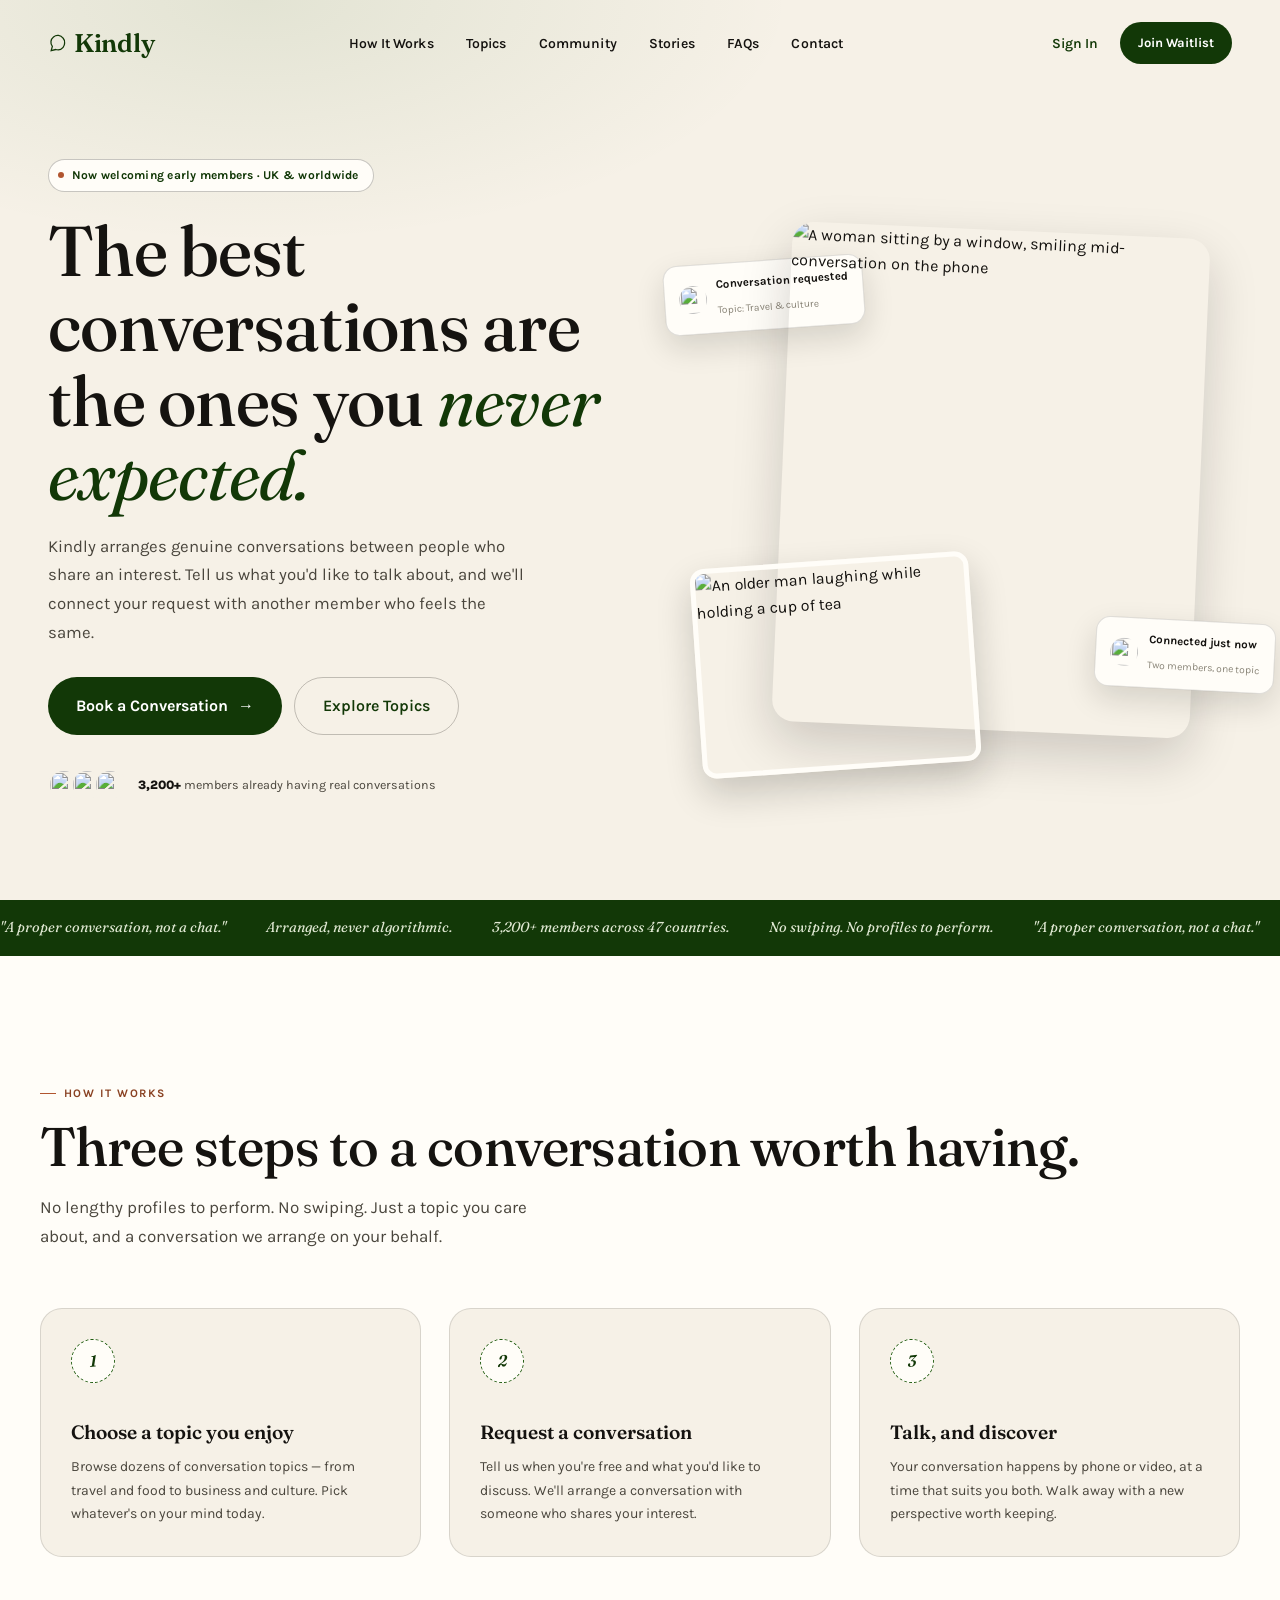
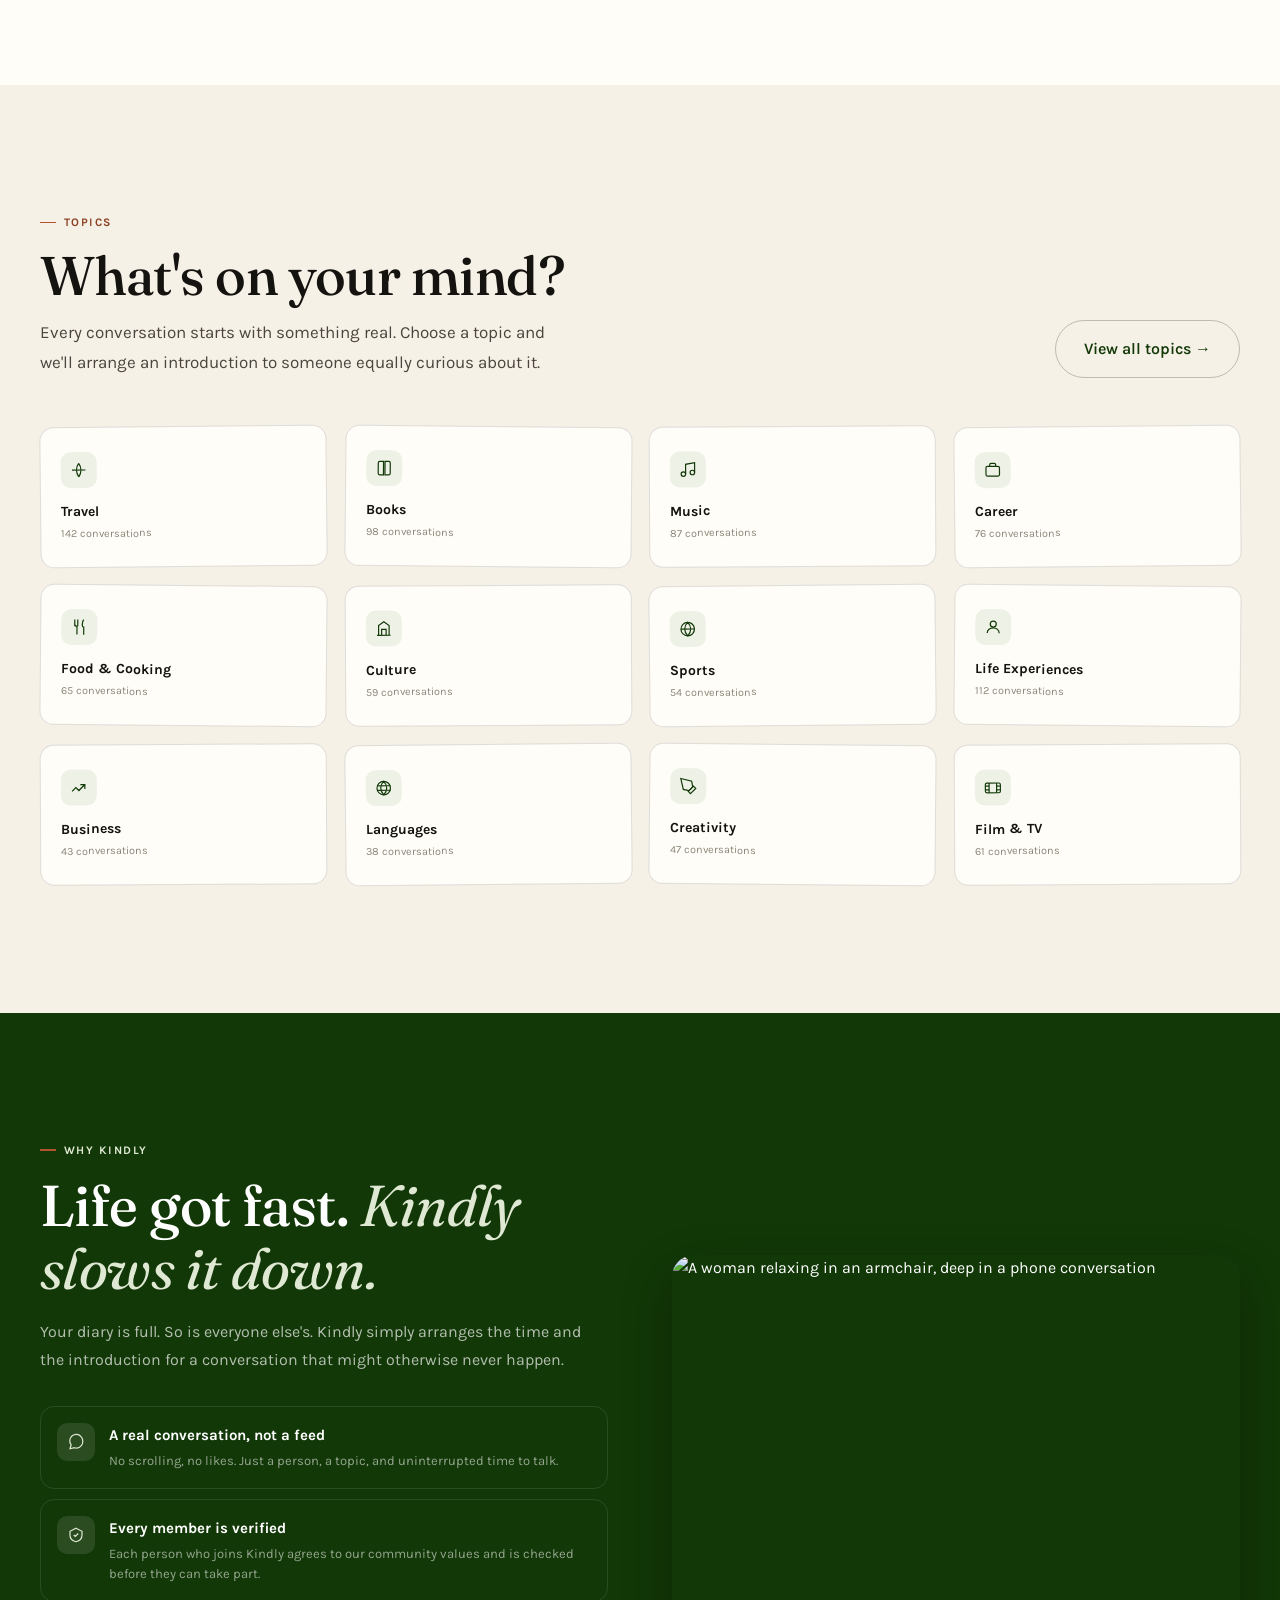
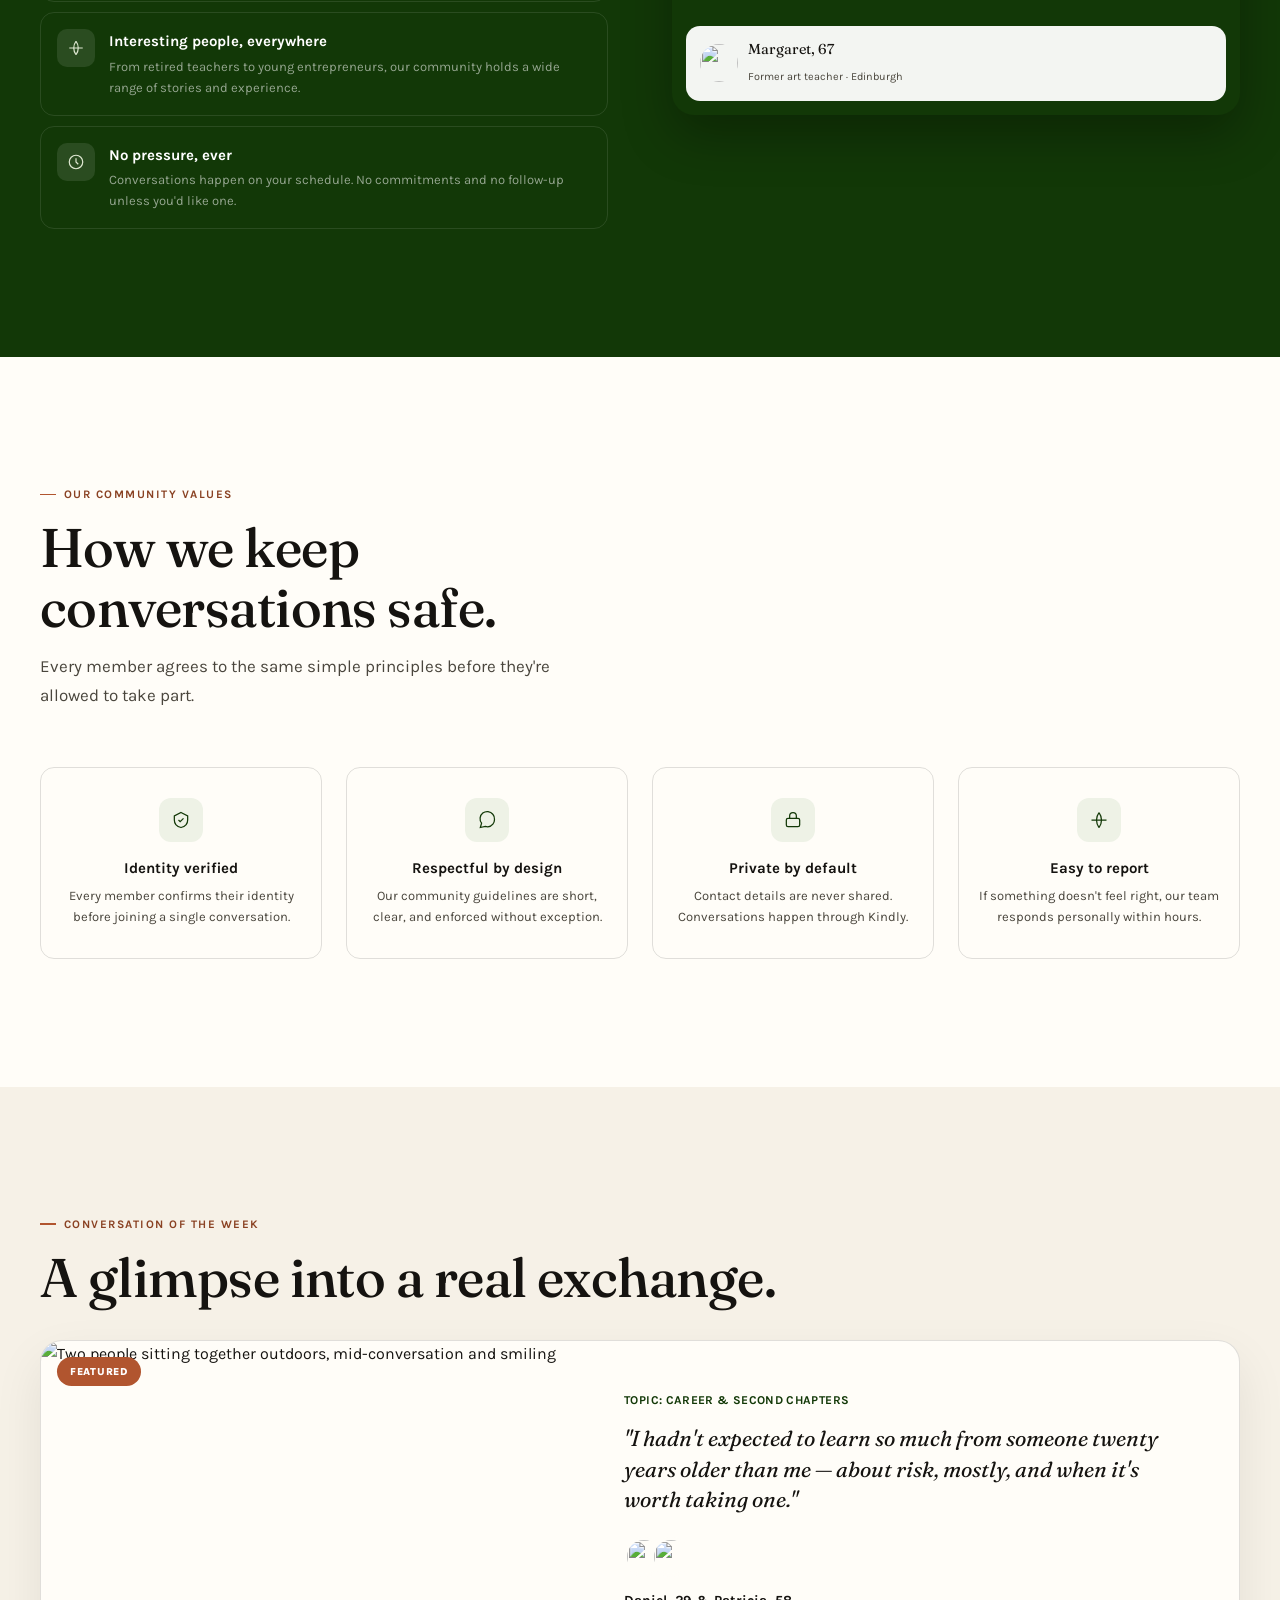
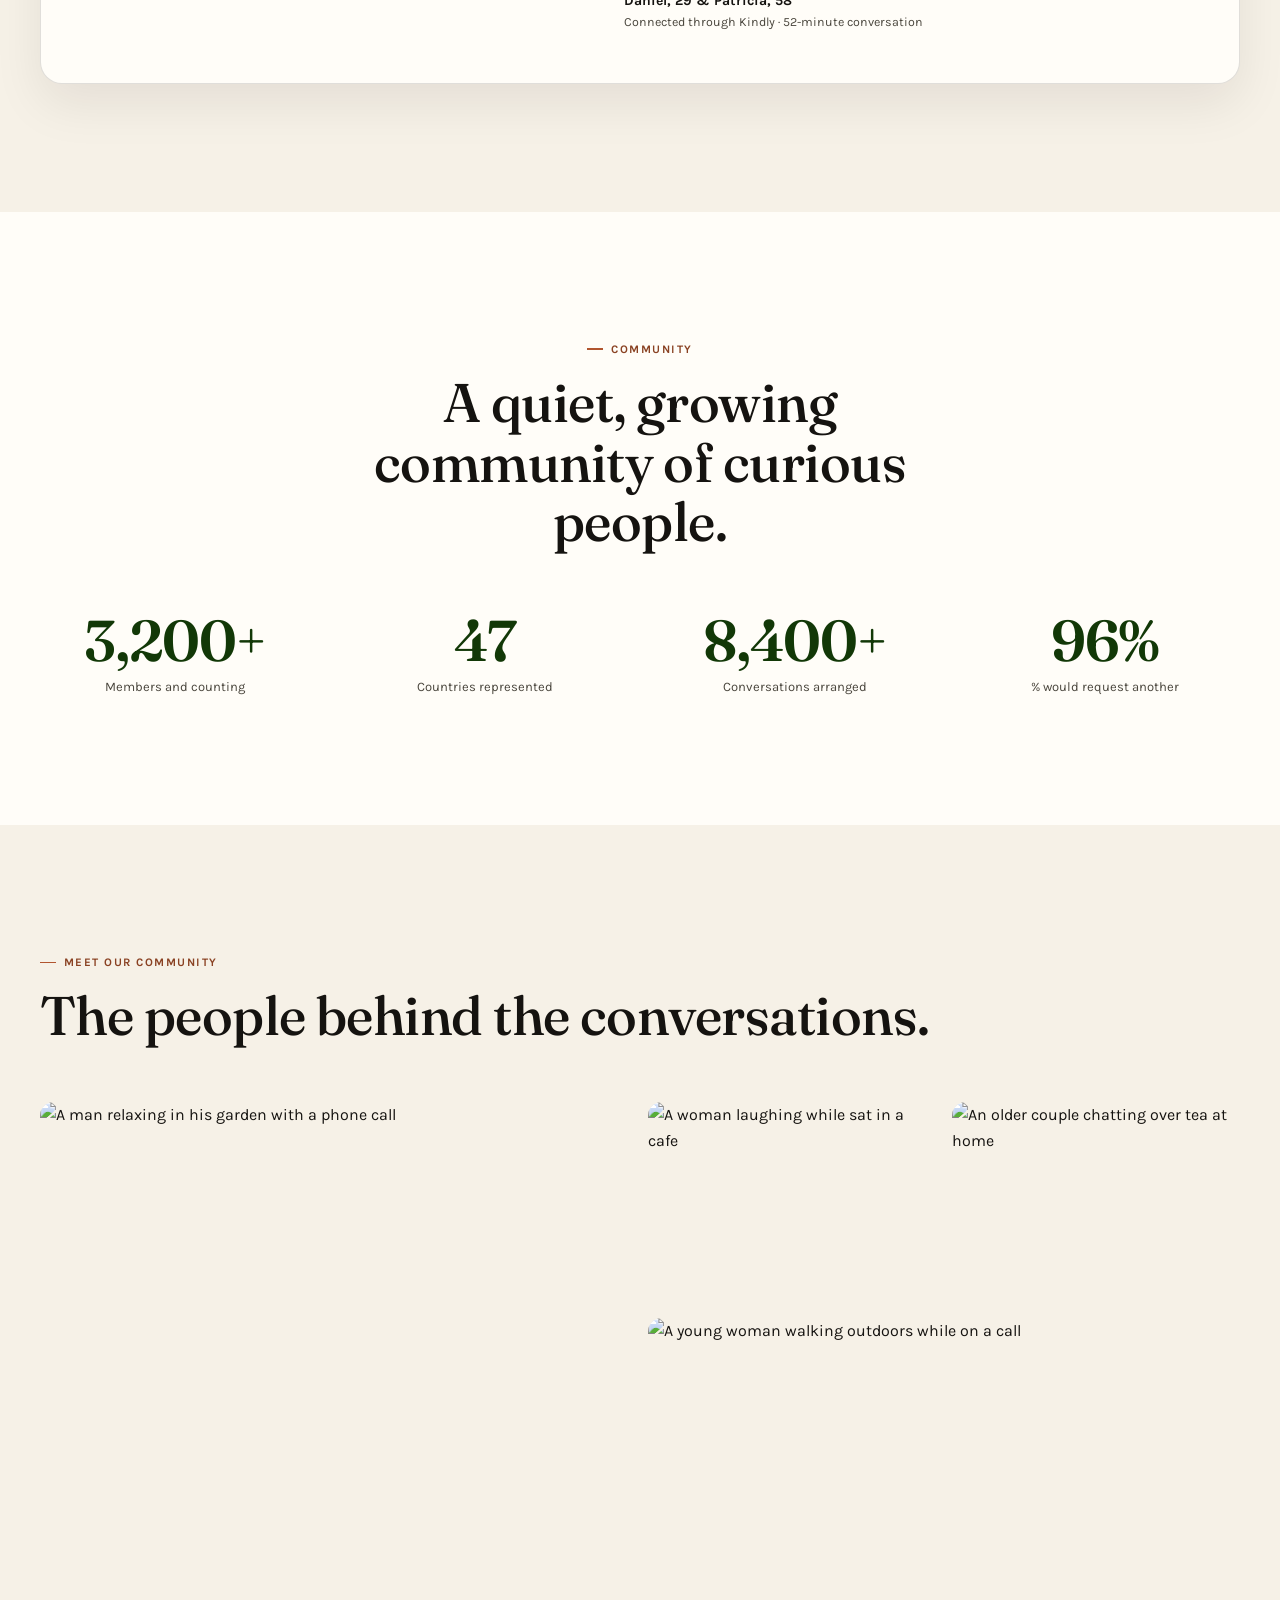
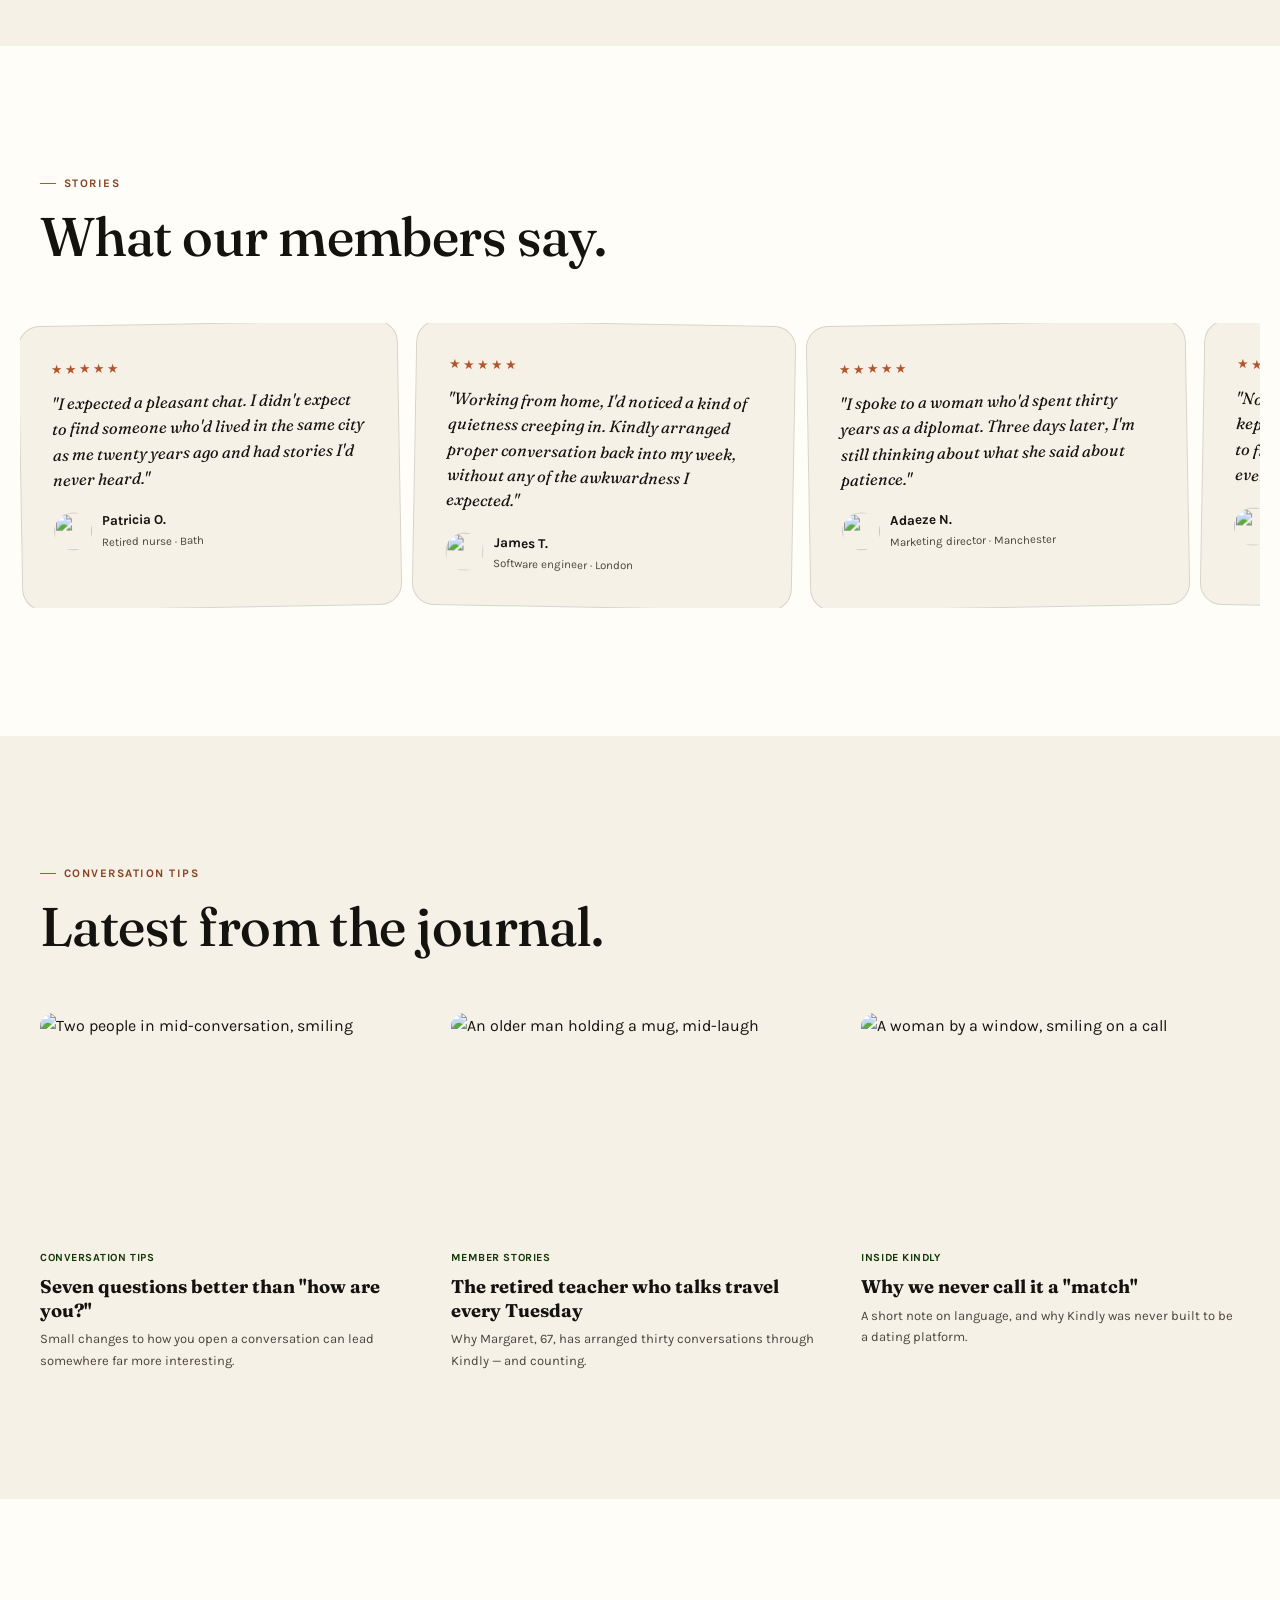
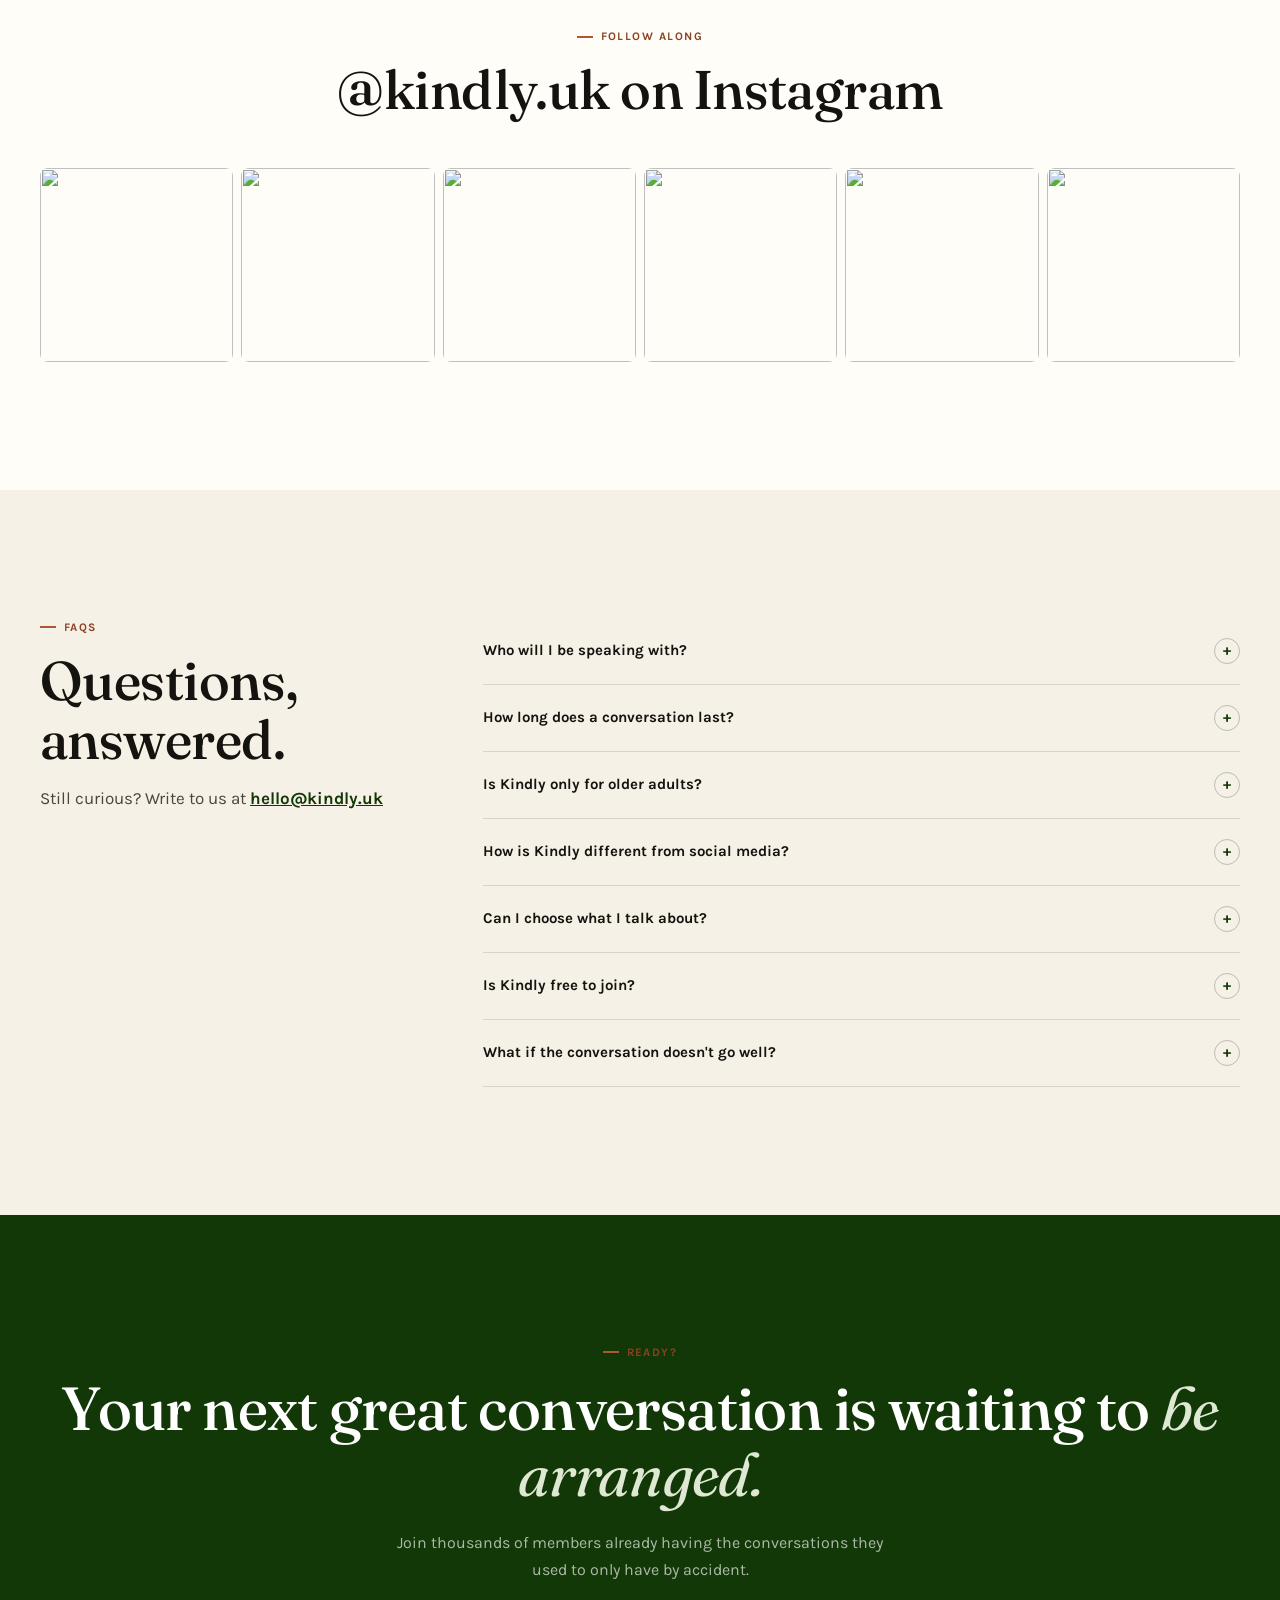
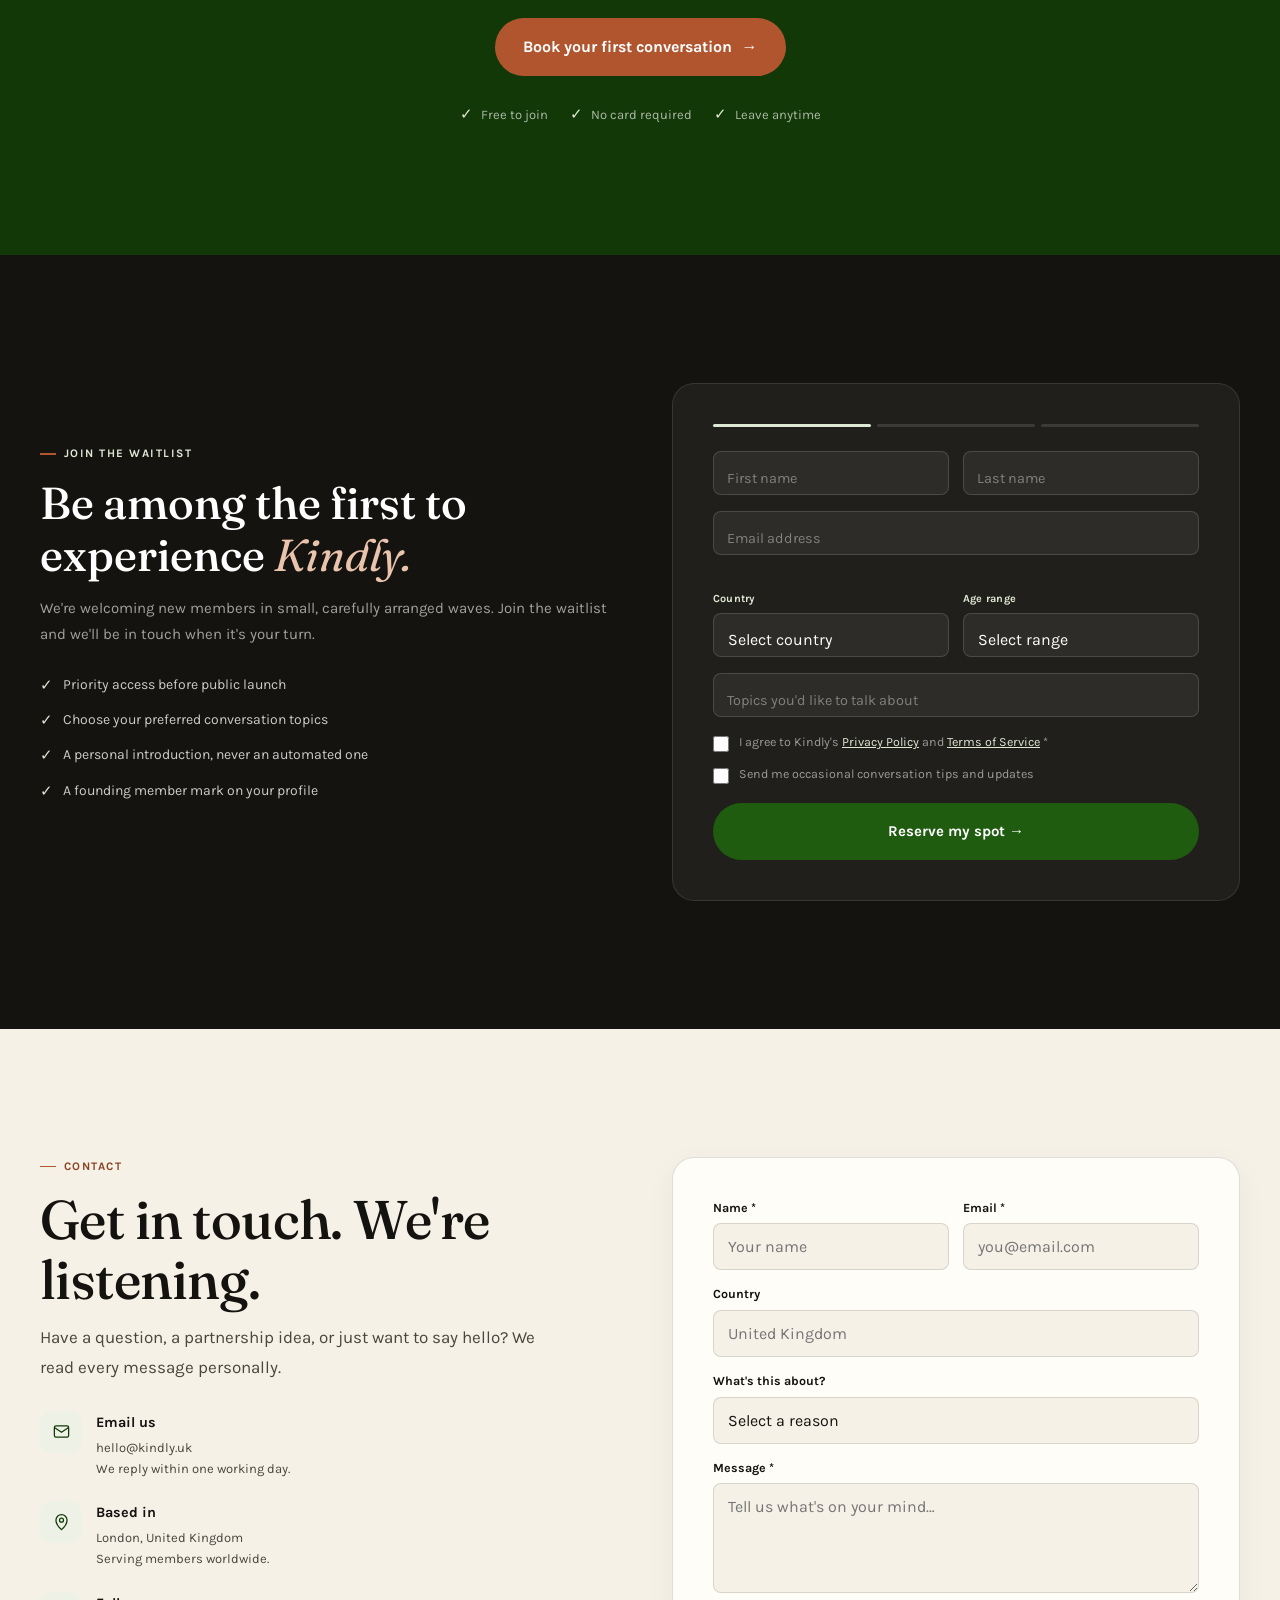
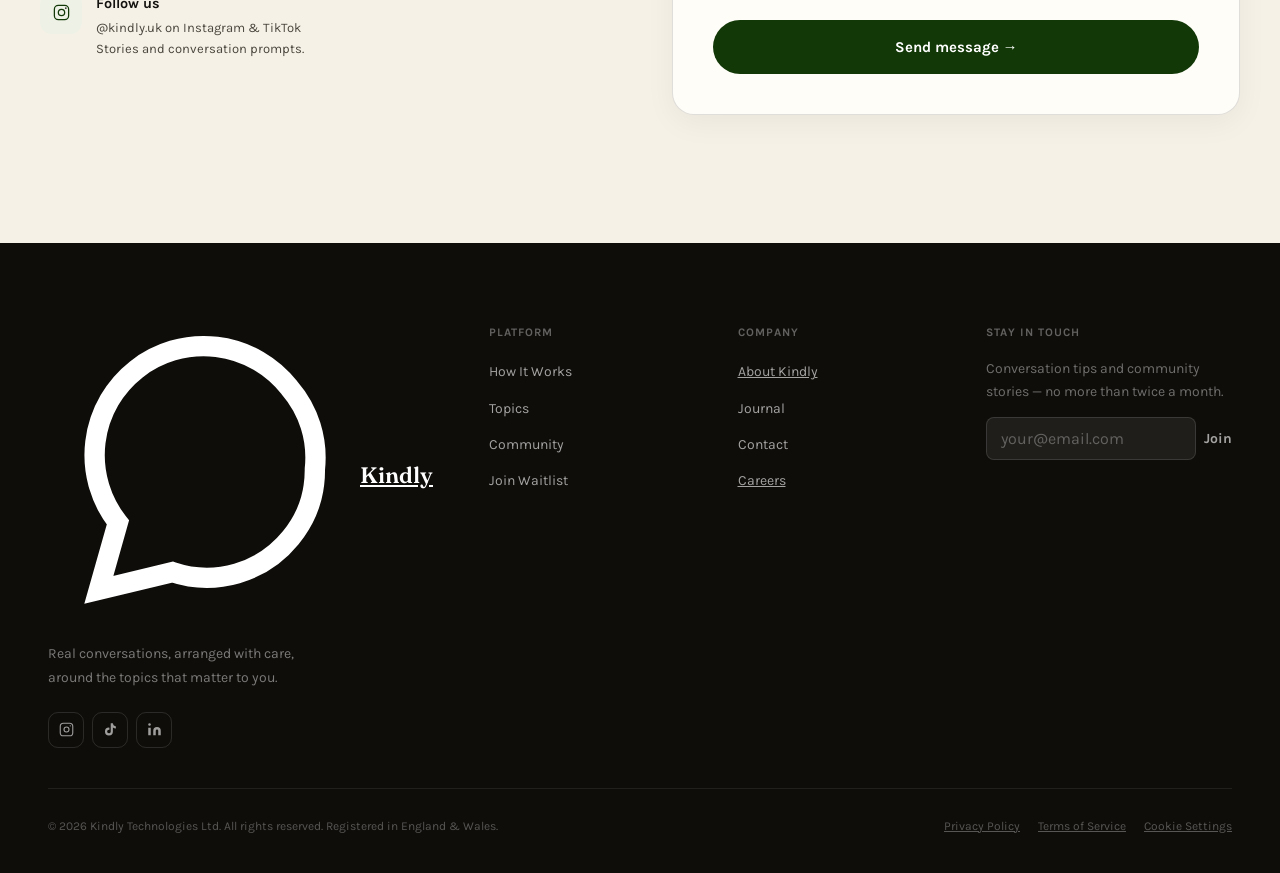
==== commit 5f935bce: "Add files via upload" ====
--- a/index.html
+++ b/index.html
@@ -1,6 +1,3 @@
-
-
-Index · HTML
 <!DOCTYPE html>
 <html lang="en">
 <head>
@@ -9,432 +6,18 @@
 <title>Kindly — Real Conversations. Arranged With Care.</title>
 <meta name="description" content="Kindly arranges genuine conversations between people who share an interest. No algorithm, no swiping — just a thoughtful introduction and a real conversation.">
 <meta property="og:title" content="Kindly — The best conversations are the ones you never expected.">
+<meta property="og:description" content="Kindly arranges genuine conversations between people who share an interest.">
 <meta property="og:type" content="website">
+<link rel="canonical" href="https://kindlyuk.com/">
 <link rel="preconnect" href="https://fonts.googleapis.com">
 <link rel="preconnect" href="https://fonts.gstatic.com" crossorigin>
-<link href="https://fonts.googleapis.com/css2?family=Cormorant+Garamond:ital,wght@0,300;0,400;0,500;0,600;1,300;1,400;1,500&family=Manrope:wght@300;400;500;600;700;800&display=swap" rel="stylesheet">
-<style>
-:root{
-  --forest:#277408; --forest-dark:#1f5c09; --forest-deep:#0f2604; --forest-mid:#338a0a; --forest-light:#4aa813;
-  --sage-200:#a8dc7d; --sage-100:#d4efb8; --sage-50:#edf7e2;
-  --cream:#faf8f3; --warm-white:#fffffe; --off-white:#f4f2ec;
-  --charcoal:#181818; --gray-60:#5b5b58; --gray-40:#8c8a84; --gray-20:#c5c2ba;
-  --gold:#c9a84c; --gold-light:#e8d5a0;
-  --border:rgba(39,116,8,0.13); --border-mid:rgba(39,116,8,0.24);
-  --serif:'Cormorant Garamond',Georgia,serif; --sans:'Manrope',-apple-system,sans-serif;
-  --ease:cubic-bezier(.25,.46,.45,.94); --spring:cubic-bezier(.34,1.56,.64,1);
-  --r-sm:10px; --r-md:18px; --r-lg:28px; --r-pill:999px;
-}
-*,*::before,*::after{box-sizing:border-box;margin:0;padding:0}
-html{scroll-behavior:smooth;font-size:16px;-webkit-tap-highlight-color:transparent}
-body{font-family:var(--sans);background:var(--cream);color:var(--charcoal);line-height:1.7;overflow-x:hidden;-webkit-font-smoothing:antialiased}
-img{display:block;max-width:100%;height:auto}
-a{color:inherit}
-::selection{background:var(--sage-100)}
-:focus-visible{outline:2px solid var(--forest);outline-offset:3px;border-radius:4px}
-.sr-only{position:absolute;width:1px;height:1px;overflow:hidden;clip:rect(0,0,0,0)}
- 
-/* ===== progress + cursor ===== */
-#progress{position:fixed;top:0;left:0;height:2.5px;background:var(--forest);z-index:9999;width:0%;transition:width .08s linear}
-.cursor-dot,.cursor-ring{position:fixed;pointer-events:none;z-index:9998;border-radius:50%;transform:translate(-50%,-50%)}
-.cursor-dot{width:7px;height:7px;background:var(--forest);transition:transform .08s var(--ease),opacity .2s}
-.cursor-ring{width:34px;height:34px;border:1.3px solid var(--forest-mid);opacity:.45;transition:width .3s var(--spring),height .3s var(--spring),opacity .25s,border-color .25s}
-@media(hover:none){.cursor-dot,.cursor-ring{display:none}}
- 
-/* ===== loader ===== */
-#loader{position:fixed;inset:0;background:var(--cream);z-index:10000;display:flex;align-items:center;justify-content:center;transition:opacity .6s var(--ease),visibility .6s}
-#loader.done{opacity:0;visibility:hidden;pointer-events:none}
-.loader-mark{font-family:var(--serif);font-size:2.2rem;color:var(--forest-dark);letter-spacing:-.02em;position:relative}
-.loader-mark::after{content:'';position:absolute;bottom:-10px;left:0;height:2px;width:100%;background:var(--sage-100);overflow:hidden}
-.loader-bar{position:absolute;bottom:-10px;left:0;height:2px;width:0%;background:var(--forest);animation:loadbar 1.1s var(--ease) forwards}
-@keyframes loadbar{to{width:100%}}
- 
-/* ===== skeleton ===== */
-.skel{background:linear-gradient(90deg,var(--off-white) 25%,#eceadf 37%,var(--off-white) 63%);background-size:400% 100%;animation:skel 1.4s ease infinite;border-radius:var(--r-md)}
-@keyframes skel{0%{background-position:100% 50%}100%{background-position:0 50%}}
- 
-/* ===== nav ===== */
-nav{position:fixed;top:0;left:0;right:0;z-index:1000;padding:22px 48px;display:flex;align-items:center;justify-content:space-between;transition:all .4s var(--ease)}
-nav.scrolled{background:rgba(250,248,243,.88);backdrop-filter:blur(20px);-webkit-backdrop-filter:blur(20px);padding:14px 48px;border-bottom:1px solid var(--border);box-shadow:0 2px 24px rgba(39,116,8,.06)}
-.nav-logo{font-family:var(--serif);font-size:1.7rem;font-weight:500;color:var(--forest-dark);text-decoration:none;letter-spacing:-.02em;display:flex;align-items:center;gap:8px}
-.nav-logo svg{width:22px;height:22px}
-.nav-links{display:flex;align-items:center;gap:8px;list-style:none}
-.nav-links li{position:relative}
-.nav-links button.nav-link{appearance:none;background:none;border:none;font-family:var(--sans);cursor:pointer;font-size:.875rem;font-weight:500;color:var(--charcoal);padding:8px 14px;border-radius:var(--r-pill);text-decoration:none;letter-spacing:.01em;transition:all .25s var(--ease)}
-.nav-links button.nav-link:hover{color:var(--forest-dark);background:var(--sage-50)}
-.nav-links button.nav-link.active{color:var(--forest-dark);background:var(--sage-50);font-weight:600}
-.nav-cta{display:flex;align-items:center;gap:10px}
-.btn-ghost{font-family:var(--sans);font-size:.875rem;font-weight:500;color:var(--forest-dark);background:none;border:none;cursor:pointer;padding:9px 16px;transition:all .2s;text-decoration:none;border-radius:var(--r-sm)}
-.btn-ghost:hover{background:var(--sage-50)}
-.btn-primary{font-family:var(--sans);font-size:.875rem;font-weight:600;color:#fff;background:var(--forest-dark);border:none;cursor:pointer;padding:11px 24px;border-radius:var(--r-pill);text-decoration:none;transition:all .3s var(--ease);position:relative;overflow:hidden;display:inline-flex;align-items:center;gap:6px}
-.btn-primary:hover{background:var(--forest);transform:translateY(-1px);box-shadow:0 10px 30px rgba(39,116,8,.28)}
-.btn-primary .ripple{position:absolute;border-radius:50%;background:rgba(255,255,255,.5);transform:scale(0);animation:ripple .6s ease-out}
-@keyframes ripple{to{transform:scale(3);opacity:0}}
-.hamburger{display:none;flex-direction:column;gap:5px;cursor:pointer;background:none;border:none;padding:6px}
-.hamburger span{display:block;width:24px;height:1.5px;background:var(--charcoal);transition:all .3s var(--ease);transform-origin:center}
-.hamburger.active span:nth-child(1){transform:rotate(45deg) translate(4.5px,4.5px)}
-.hamburger.active span:nth-child(2){opacity:0;transform:scaleX(0)}
-.hamburger.active span:nth-child(3){transform:rotate(-45deg) translate(4.5px,-4.5px)}
-.mobile-menu{position:fixed;inset:0;background:var(--cream);z-index:999;display:flex;flex-direction:column;align-items:center;justify-content:center;gap:26px;transform:translateX(100%);transition:transform .45s var(--ease)}
-.mobile-menu.open{transform:translateX(0)}
-.mobile-menu button{font-family:var(--serif);font-size:2.1rem;font-weight:400;color:var(--charcoal);background:none;border:none;cursor:pointer;transition:color .2s}
-.mobile-menu button:hover{color:var(--forest-dark)}
- 
-/* ===== generic ===== */
-section{padding:120px 48px;position:relative}
-.container{max-width:1240px;margin:0 auto}
-.eyebrow{font-size:.75rem;font-weight:700;letter-spacing:.14em;text-transform:uppercase;color:var(--forest);margin-bottom:18px;display:flex;align-items:center;gap:8px}
-.eyebrow::before{content:'';width:18px;height:1.5px;background:var(--forest)}
-.h2{font-family:var(--serif);font-size:clamp(2.2rem,4vw,3.6rem);font-weight:400;line-height:1.12;letter-spacing:-.02em;color:var(--charcoal)}
-.h2 em{font-style:italic;color:var(--forest-dark)}
-.sub{font-size:1.0625rem;color:var(--gray-60);line-height:1.8;max-width:540px}
-.reveal{opacity:0;transform:translateY(36px);transition:opacity .8s var(--ease),transform .8s var(--ease)}
-.reveal.visible{opacity:1;transform:translateY(0)}
-.d1{transition-delay:.08s}.d2{transition-delay:.16s}.d3{transition-delay:.24s}.d4{transition-delay:.32s}.d5{transition-delay:.4s}
- 
-/* ===== icon system (outline + clay-style) ===== */
-.icon-clay{width:60px;height:60px;border-radius:18px;display:flex;align-items:center;justify-content:center;background:linear-gradient(150deg,var(--sage-50),var(--sage-100));box-shadow:inset 0 1px 1px rgba(255,255,255,.7),0 8px 20px rgba(39,116,8,.1);transition:all .35s var(--spring)}
-.icon-clay svg{width:26px;height:26px;stroke:var(--forest-dark);fill:none;stroke-width:1.5}
- 
-/* ===== HERO ===== */
-.hero{min-height:100vh;display:flex;align-items:center;padding:140px 48px 80px;position:relative;overflow:hidden}
-.hero-bg{position:absolute;inset:0;z-index:0;background:radial-gradient(ellipse 70% 50% at 30% 10%,rgba(39,116,8,.07) 0%,transparent 60%),radial-gradient(ellipse 50% 40% at 90% 90%,rgba(201,168,76,.06) 0%,transparent 55%)}
-.hero-orb{position:absolute;border-radius:50%;filter:blur(70px);animation:orbfloat 9s ease-in-out infinite;pointer-events:none}
-.hero-orb-1{width:480px;height:480px;top:-140px;left:-120px;background:radial-gradient(circle,rgba(39,116,8,.09),transparent 70%)}
-.hero-orb-2{width:380px;height:380px;bottom:-80px;right:-100px;background:radial-gradient(circle,rgba(201,168,76,.08),transparent 70%);animation-delay:-4s}
-@keyframes orbfloat{0%,100%{transform:translate(0,0) scale(1)}50%{transform:translate(24px,-18px) scale(1.06)}}
-.hero-grid{display:grid;grid-template-columns:1.05fr .95fr;gap:64px;align-items:center;position:relative;z-index:1;max-width:1280px;margin:0 auto;width:100%}
-.hero-label{display:inline-flex;align-items:center;gap:8px;background:var(--sage-50);border:1px solid var(--border-mid);border-radius:var(--r-pill);padding:7px 16px 7px 10px;font-size:.8rem;font-weight:600;color:var(--forest-dark);letter-spacing:.03em;margin-bottom:28px}
-.hero-dot{width:7px;height:7px;border-radius:50%;background:var(--forest);animation:pulse 2s ease-in-out infinite}
-@keyframes pulse{0%,100%{opacity:1;transform:scale(1)}50%{opacity:.5;transform:scale(1.3)}}
-.hero-headline{font-family:var(--serif);font-size:clamp(2.6rem,5.4vw,4.4rem);font-weight:300;color:var(--charcoal);line-height:1.08;letter-spacing:-.02em;margin-bottom:26px}
-.hero-headline em{font-style:italic;color:var(--forest-dark)}
-.hero-sub{font-size:1.125rem;color:var(--gray-60);line-height:1.75;max-width:480px;margin-bottom:40px}
-.hero-cta-group{display:flex;align-items:center;gap:16px;flex-wrap:wrap;margin-bottom:48px}
-.btn-hero{display:inline-flex;align-items:center;gap:10px;font-size:1rem;font-weight:600;color:#fff;background:var(--forest-dark);border:none;cursor:pointer;padding:17px 34px;border-radius:var(--r-pill);text-decoration:none;transition:all .35s var(--ease);box-shadow:0 6px 24px rgba(39,116,8,.28);position:relative;overflow:hidden}
-.btn-hero:hover{transform:translateY(-3px);box-shadow:0 16px 44px rgba(39,116,8,.32);background:var(--forest)}
-.btn-hero .arrow{transition:transform .3s var(--ease)}
-.btn-hero:hover .arrow{transform:translateX(4px)}
-.btn-outline{display:inline-flex;align-items:center;gap:8px;font-size:1rem;font-weight:500;color:var(--forest-dark);background:transparent;border:1.5px solid var(--border-mid);cursor:pointer;padding:16px 30px;border-radius:var(--r-pill);text-decoration:none;transition:all .3s var(--ease)}
-.btn-outline:hover{background:var(--sage-50);border-color:var(--forest-light);transform:translateY(-2px)}
-.hero-trust{display:flex;align-items:center;gap:14px}
-.trust-avatars{display:flex}
-.trust-avatars img{width:38px;height:38px;border-radius:50%;border:2.5px solid var(--cream);margin-left:-10px;object-fit:cover}
-.trust-avatars img:first-child{margin-left:0}
-.hero-trust-text{font-size:.8125rem;color:var(--gray-60)}
-.hero-trust-text strong{color:var(--charcoal);font-weight:700}
- 
-.hero-visual{position:relative;height:560px}
-.hero-photo-main{position:absolute;top:0;right:0;width:78%;height:440px;border-radius:var(--r-lg);overflow:hidden;box-shadow:0 30px 80px rgba(39,116,8,.18)}
-.hero-photo-main img{width:100%;height:100%;object-fit:cover;transition:transform 8s var(--ease)}
-.hero-photo-main:hover img{transform:scale(1.08)}
-.hero-photo-small{position:absolute;bottom:-30px;left:0;width:54%;height:220px;border-radius:var(--r-md);overflow:hidden;box-shadow:0 24px 60px rgba(39,116,8,.2);border:5px solid var(--cream)}
-.hero-photo-small img{width:100%;height:100%;object-fit:cover}
-.float-card{position:absolute;background:rgba(255,255,255,.92);backdrop-filter:blur(16px);-webkit-backdrop-filter:blur(16px);border:1px solid rgba(255,255,255,.9);border-radius:var(--r-md);padding:14px 18px;box-shadow:0 16px 50px rgba(39,116,8,.16);display:flex;align-items:center;gap:12px;animation:cardfloat 6s ease-in-out infinite}
-.float-card-1{top:30px;left:-10px;animation-delay:0s}
-.float-card-2{bottom:60px;right:-20px;animation-delay:-3s}
-@keyframes cardfloat{0%,100%{transform:translateY(0)}50%{transform:translateY(-14px)}}
-.fc-avatar{width:34px;height:34px;border-radius:50%;object-fit:cover;flex-shrink:0}
-.fc-text p{font-size:.8rem;font-weight:700;color:var(--charcoal);margin-bottom:1px}
-.fc-text span{font-size:.7rem;color:var(--gray-60)}
- 
-.hero-scroll{position:absolute;bottom:36px;left:48px;display:flex;flex-direction:column;align-items:center;gap:8px;cursor:pointer;z-index:2}
-.hero-scroll span{font-size:.7rem;font-weight:600;color:var(--gray-20);letter-spacing:.1em;text-transform:uppercase}
-.scroll-line{width:1px;height:46px;background:linear-gradient(to bottom,var(--gray-20),transparent);position:relative;overflow:hidden}
-.scroll-line::after{content:'';position:absolute;top:-100%;left:0;right:0;height:100%;background:var(--forest);animation:scrolldrop 1.8s ease-in-out infinite}
-@keyframes scrolldrop{0%{top:-100%}100%{top:100%}}
- 
-@media(max-width:1024px){.hero-grid{grid-template-columns:1fr;text-align:center}.hero-sub{margin-left:auto;margin-right:auto}.hero-cta-group{justify-content:center}.hero-trust{justify-content:center}.hero-visual{max-width:480px;margin:0 auto;height:440px}.hero-scroll{display:none}}
- 
-/* ===== marquee strip ===== */
-.marquee-strip{background:var(--off-white);padding:28px 0;border-top:1px solid var(--border);border-bottom:1px solid var(--border);overflow:hidden}
-.marquee-track{display:flex;gap:64px;width:max-content;animation:marquee 30s linear infinite}
-.marquee-track span{font-family:var(--serif);font-style:italic;font-size:1.05rem;color:var(--gray-40);white-space:nowrap}
-@keyframes marquee{from{transform:translateX(0)}to{transform:translateX(-50%)}}
- 
-/* ===== HOW IT WORKS ===== */
-.how-it-works{background:var(--warm-white)}
-.how-grid{display:grid;grid-template-columns:repeat(3,1fr);gap:32px;margin-top:64px}
-.how-card{background:var(--cream);border:1px solid var(--border);border-radius:var(--r-lg);padding:0;overflow:hidden;transition:all .4s var(--ease);position:relative}
-.how-card:hover{transform:translateY(-8px);box-shadow:0 30px 70px rgba(39,116,8,.14);border-color:var(--border-mid)}
-.how-card-img{height:200px;overflow:hidden;position:relative}
-.how-card-img img{width:100%;height:100%;object-fit:cover;transition:transform .6s var(--ease)}
-.how-card:hover .how-card-img img{transform:scale(1.1)}
-.how-step-badge{position:absolute;top:16px;left:16px;background:rgba(255,255,255,.92);backdrop-filter:blur(8px);width:38px;height:38px;border-radius:50%;display:flex;align-items:center;justify-content:center;font-family:var(--serif);font-size:1.1rem;color:var(--forest-dark);font-weight:600}
-.how-card-body{padding:28px 28px 32px}
-.how-card-title{font-family:var(--serif);font-size:1.4rem;font-weight:500;color:var(--charcoal);margin-bottom:10px}
-.how-card-text{font-size:.9rem;color:var(--gray-60);line-height:1.75}
- 
-/* ===== TOPICS ===== */
-.topics-section{background:var(--cream)}
-.topics-header{display:flex;justify-content:space-between;align-items:flex-end;margin-bottom:48px;flex-wrap:wrap;gap:24px}
-.topics-grid{display:grid;grid-template-columns:repeat(auto-fill,minmax(190px,1fr));gap:18px}
-.topic-card{background:linear-gradient(160deg,#fff,var(--off-white));border:1px solid var(--border);border-radius:var(--r-md);padding:26px 22px;cursor:pointer;transition:all .35s var(--ease);position:relative;overflow:hidden}
-.topic-card::after{content:'';position:absolute;inset:0;background:linear-gradient(160deg,rgba(39,116,8,.05),transparent 60%);opacity:0;transition:opacity .3s}
-.topic-card:hover{transform:translateY(-6px);box-shadow:0 20px 50px rgba(39,116,8,.14);border-color:var(--sage-200)}
-.topic-card:hover::after{opacity:1}
-.topic-icon{width:46px;height:46px;border-radius:14px;background:var(--sage-50);display:flex;align-items:center;justify-content:center;margin-bottom:16px;transition:all .35s var(--spring);position:relative;z-index:1}
-.topic-icon svg{width:22px;height:22px;stroke:var(--forest-dark);fill:none;stroke-width:1.6}
-.topic-card:hover .topic-icon{background:var(--forest-dark);transform:scale(1.1) rotate(-4deg)}
-.topic-card:hover .topic-icon svg{stroke:#fff}
-.topic-name{font-size:.95rem;font-weight:700;color:var(--charcoal);position:relative;z-index:1}
-.topic-count{font-size:.75rem;color:var(--gray-40);margin-top:4px;position:relative;z-index:1}
- 
-/* topic modal */
-.topic-modal-overlay{position:fixed;inset:0;background:rgba(15,38,4,.6);backdrop-filter:blur(6px);z-index:2000;display:flex;align-items:center;justify-content:center;opacity:0;pointer-events:none;transition:opacity .35s var(--ease);padding:24px}
-.topic-modal-overlay.open{opacity:1;pointer-events:auto}
-.topic-modal{background:var(--warm-white);border-radius:var(--r-lg);max-width:520px;width:100%;overflow:hidden;transform:scale(.92) translateY(20px);transition:transform .4s var(--spring);box-shadow:0 40px 100px rgba(0,0,0,.3)}
-.topic-modal-overlay.open .topic-modal{transform:scale(1) translateY(0)}
-.topic-modal-img{height:200px;overflow:hidden}
-.topic-modal-img img{width:100%;height:100%;object-fit:cover}
-.topic-modal-body{padding:32px}
-.topic-modal-body h3{font-family:var(--serif);font-size:1.8rem;color:var(--charcoal);margin-bottom:10px}
-.topic-modal-body p{font-size:.9375rem;color:var(--gray-60);line-height:1.75;margin-bottom:24px}
-.topic-modal-close{position:absolute;top:16px;right:16px;width:36px;height:36px;border-radius:50%;background:rgba(255,255,255,.9);border:none;cursor:pointer;display:flex;align-items:center;justify-content:center;font-size:1.1rem;color:var(--charcoal);transition:all .2s;z-index:2}
-.topic-modal-close:hover{background:#fff;transform:rotate(90deg)}
- 
-/* ===== WHY ===== */
-.why-section{background:var(--forest-deep);color:#fff;overflow:hidden;position:relative}
-.why-section::before{content:'';position:absolute;top:-220px;right:-220px;width:620px;height:620px;border-radius:50%;background:radial-gradient(circle,rgba(39,116,8,.32),transparent 70%)}
-.why-grid{display:grid;grid-template-columns:1fr 1fr;gap:80px;align-items:center}
-.why-headline{font-family:var(--serif);font-size:clamp(2.4rem,4vw,3.8rem);font-weight:300;line-height:1.1;letter-spacing:-.02em;color:#fff;margin-bottom:22px}
-.why-headline em{font-style:italic;color:var(--sage-200)}
-.why-text{font-size:1.0625rem;color:rgba(255,255,255,.66);line-height:1.8;margin-bottom:40px}
-.why-features{display:flex;flex-direction:column;gap:14px}
-.why-feature{display:flex;align-items:flex-start;gap:16px;padding:18px 18px;border-radius:var(--r-md);border:1px solid rgba(255,255,255,.08);transition:all .3s var(--ease)}
-.why-feature:hover{background:rgba(255,255,255,.05);border-color:rgba(255,255,255,.16);transform:translateX(4px)}
-.why-feature-icon{width:42px;height:42px;border-radius:12px;background:rgba(39,116,8,.32);flex-shrink:0;display:flex;align-items:center;justify-content:center}
-.why-feature-icon svg{width:20px;height:20px;stroke:var(--sage-200);fill:none;stroke-width:1.6}
-.why-feature-text h4{font-size:1rem;font-weight:700;color:#fff;margin-bottom:4px}
-.why-feature-text p{font-size:.85rem;color:rgba(255,255,255,.55);line-height:1.65}
-.why-photo{position:relative;height:540px;border-radius:var(--r-lg);overflow:hidden;box-shadow:0 30px 80px rgba(0,0,0,.3)}
-.why-photo img{width:100%;height:100%;object-fit:cover}
-.why-photo-caption{position:absolute;bottom:24px;left:24px;right:24px;background:rgba(255,255,255,.94);backdrop-filter:blur(10px);border-radius:var(--r-md);padding:18px 20px;display:flex;align-items:center;gap:14px}
-.why-photo-caption img{width:48px;height:48px;border-radius:50%;object-fit:cover;flex-shrink:0}
-.why-photo-caption-text p{font-family:var(--serif);font-size:1.05rem;color:var(--charcoal);margin-bottom:2px}
-.why-photo-caption-text span{font-size:.78rem;color:var(--gray-60)}
-@media(max-width:1024px){.why-grid{grid-template-columns:1fr;gap:48px}.why-photo{max-width:480px;margin:0 auto;height:420px}}
- 
-/* ===== VALUES / SAFETY ===== */
-.values-section{background:var(--warm-white)}
-.values-grid{display:grid;grid-template-columns:repeat(4,1fr);gap:28px;margin-top:60px}
-.value-card{text-align:center;padding:36px 22px;border-radius:var(--r-md);transition:all .3s var(--ease)}
-.value-card:hover{background:var(--off-white);transform:translateY(-4px)}
-.value-icon{width:64px;height:64px;border-radius:20px;background:var(--sage-50);display:flex;align-items:center;justify-content:center;margin:0 auto 20px;transition:all .35s var(--spring)}
-.value-card:hover .value-icon{transform:scale(1.08) rotate(-4deg);background:var(--sage-100)}
-.value-icon svg{width:28px;height:28px;stroke:var(--forest-dark);fill:none;stroke-width:1.5}
-.value-card h4{font-size:1.05rem;font-weight:700;color:var(--charcoal);margin-bottom:10px}
-.value-card p{font-size:.875rem;color:var(--gray-60);line-height:1.7}
-@media(max-width:1024px){.values-grid{grid-template-columns:repeat(2,1fr)}}
- 
-/* ===== FEATURED CONVERSATION ===== */
-.featured-section{background:var(--off-white)}
-.featured-card{display:grid;grid-template-columns:1fr 1fr;background:var(--warm-white);border-radius:var(--r-lg);overflow:hidden;box-shadow:0 30px 70px rgba(39,116,8,.1);border:1px solid var(--border)}
-.featured-img{position:relative;min-height:420px;overflow:hidden}
-.featured-img img{width:100%;height:100%;object-fit:cover;position:absolute;inset:0}
-.featured-badge{position:absolute;top:24px;left:24px;background:var(--gold);color:#3a2c08;font-size:.7rem;font-weight:800;letter-spacing:.08em;text-transform:uppercase;padding:8px 16px;border-radius:var(--r-pill);z-index:1}
-.featured-body{padding:56px 52px;display:flex;flex-direction:column;justify-content:center}
-.featured-topic{font-size:.8rem;font-weight:700;color:var(--forest-dark);letter-spacing:.04em;text-transform:uppercase;margin-bottom:16px}
-.featured-quote{font-family:var(--serif);font-size:1.7rem;font-style:italic;line-height:1.4;color:var(--charcoal);margin-bottom:28px}
-.featured-people{display:flex;align-items:center;gap:-8px;margin-bottom:8px}
-.featured-people-imgs{display:flex}
-.featured-people-imgs img{width:46px;height:46px;border-radius:50%;border:3px solid var(--warm-white);object-fit:cover;margin-left:-14px}
-.featured-people-imgs img:first-child{margin-left:0}
-.featured-names{font-size:.9rem;font-weight:700;color:var(--charcoal);margin-top:14px}
-.featured-meta{font-size:.8125rem;color:var(--gray-60)}
-@media(max-width:900px){.featured-card{grid-template-columns:1fr}.featured-img{min-height:300px}.featured-body{padding:40px 32px}}
- 
-/* ===== STATS ===== */
-.stats-section{background:var(--warm-white);text-align:center}
-.stats-grid{display:grid;grid-template-columns:repeat(4,1fr);gap:48px;margin-top:64px}
-.stat-num{font-family:var(--serif);font-size:clamp(2.4rem,4vw,3.8rem);font-weight:400;color:var(--forest-dark);line-height:1;letter-spacing:-.03em;margin-bottom:8px}
-.stat-label{font-size:.9rem;color:var(--gray-60)}
-@media(max-width:768px){.stats-grid{grid-template-columns:repeat(2,1fr)}}
- 
-/* ===== COMMUNITY GALLERY ===== */
-.community-section{background:var(--cream)}
-.community-grid{display:grid;grid-template-columns:repeat(4,1fr);grid-template-rows:repeat(2,200px);gap:16px;margin-top:56px}
-.community-tile{position:relative;border-radius:var(--r-md);overflow:hidden;cursor:pointer}
-.community-tile img{width:100%;height:100%;object-fit:cover;transition:transform .6s var(--ease)}
-.community-tile:hover img{transform:scale(1.12)}
-.community-tile-1{grid-column:1/3;grid-row:1/3}
-.community-tile-2{grid-column:3/4;grid-row:1/2}
-.community-tile-3{grid-column:4/5;grid-row:1/2}
-.community-tile-4{grid-column:3/5;grid-row:2/3}
-.community-overlay{position:absolute;inset:0;background:linear-gradient(to top,rgba(15,38,4,.55),transparent 50%);opacity:0;transition:opacity .3s;display:flex;align-items:flex-end;padding:18px}
-.community-tile:hover .community-overlay{opacity:1}
-.community-overlay span{color:#fff;font-size:.85rem;font-weight:600}
-@media(max-width:900px){.community-grid{grid-template-columns:repeat(2,1fr);grid-template-rows:repeat(3,180px)}.community-tile-1{grid-column:1/3;grid-row:1/2}.community-tile-2{grid-column:1/2;grid-row:2/3}.community-tile-3{grid-column:2/3;grid-row:2/3}.community-tile-4{grid-column:1/3;grid-row:3/4}}
- 
-/* ===== TESTIMONIALS ===== */
-.testimonials-section{background:var(--off-white);overflow:hidden}
-.t-track-wrap{overflow:hidden;margin-top:56px}
-.t-track{display:flex;gap:24px;width:max-content;animation:slidetrack 32s linear infinite}
-.t-track:hover{animation-play-state:paused}
-@keyframes slidetrack{from{transform:translateX(0)}to{transform:translateX(-50%)}}
-.t-card{background:var(--warm-white);border:1px solid var(--border);border-radius:var(--r-lg);padding:32px;width:380px;flex-shrink:0;transition:all .3s var(--ease)}
-.t-card:hover{border-color:var(--border-mid);box-shadow:0 20px 50px rgba(39,116,8,.1);transform:translateY(-4px)}
-.t-stars{color:var(--gold);font-size:.85rem;margin-bottom:14px;letter-spacing:2px}
-.t-quote{font-family:var(--serif);font-size:1.15rem;font-style:italic;color:var(--charcoal);line-height:1.6;margin-bottom:22px}
-.t-author{display:flex;align-items:center;gap:12px}
-.t-avatar{width:46px;height:46px;border-radius:50%;object-fit:cover}
-.t-name{font-size:.9rem;font-weight:700;color:var(--charcoal)}
-.t-meta{font-size:.78rem;color:var(--gray-60)}
- 
-/* ===== ARTICLES ===== */
-.articles-section{background:var(--warm-white)}
-.articles-grid{display:grid;grid-template-columns:repeat(3,1fr);gap:32px;margin-top:56px}
-.article-card{cursor:pointer;transition:all .3s var(--ease)}
-.article-img{height:220px;border-radius:var(--r-md);overflow:hidden;margin-bottom:20px}
-.article-img img{width:100%;height:100%;object-fit:cover;transition:transform .6s var(--ease)}
-.article-card:hover .article-img img{transform:scale(1.08)}
-.article-tag{font-size:.72rem;font-weight:700;color:var(--forest-dark);letter-spacing:.06em;text-transform:uppercase;margin-bottom:10px}
-.article-title{font-family:var(--serif);font-size:1.3rem;color:var(--charcoal);margin-bottom:8px;line-height:1.3}
-.article-excerpt{font-size:.875rem;color:var(--gray-60);line-height:1.7}
-@media(max-width:900px){.articles-grid{grid-template-columns:1fr}}
- 
-/* ===== INSTAGRAM ===== */
-.insta-section{background:var(--cream)}
-.insta-grid{display:grid;grid-template-columns:repeat(6,1fr);gap:10px;margin-top:48px}
-.insta-tile{aspect-ratio:1;border-radius:var(--r-sm);overflow:hidden;position:relative;cursor:pointer}
-.insta-tile img{width:100%;height:100%;object-fit:cover;transition:transform .4s var(--ease)}
-.insta-tile:hover img{transform:scale(1.1)}
-.insta-overlay{position:absolute;inset:0;background:rgba(15,38,4,.0);transition:background .25s;display:flex;align-items:center;justify-content:center}
-.insta-tile:hover .insta-overlay{background:rgba(15,38,4,.45)}
-.insta-overlay svg{width:22px;height:22px;stroke:#fff;fill:none;stroke-width:1.6;opacity:0;transition:opacity .25s}
-.insta-tile:hover .insta-overlay svg{opacity:1}
-@media(max-width:768px){.insta-grid{grid-template-columns:repeat(3,1fr)}}
- 
-/* ===== FAQ ===== */
-.faq-section{background:var(--warm-white)}
-.faq-layout{display:grid;grid-template-columns:1fr 2fr;gap:80px;align-items:start}
-.faq-item{border-bottom:1px solid var(--border)}
-.faq-question{display:flex;justify-content:space-between;align-items:center;padding:24px 0;cursor:pointer;font-size:1.05rem;font-weight:600;color:var(--charcoal);transition:color .2s;gap:16px;user-select:none}
-.faq-question:hover{color:var(--forest-dark)}
-.faq-icon{width:28px;height:28px;border-radius:50%;border:1.5px solid var(--border-mid);display:flex;align-items:center;justify-content:center;flex-shrink:0;transition:all .3s var(--ease);font-size:1rem;color:var(--forest-dark)}
-.faq-item.open .faq-icon{background:var(--forest-dark);border-color:var(--forest-dark);color:#fff;transform:rotate(45deg)}
-.faq-answer{max-height:0;overflow:hidden;transition:max-height .4s var(--ease)}
-.faq-answer p{font-size:.9375rem;color:var(--gray-60);line-height:1.8;padding-bottom:24px}
-@media(max-width:900px){.faq-layout{grid-template-columns:1fr;gap:40px}}
- 
-/* ===== CTA ===== */
-.cta-section{background:var(--cream);text-align:center;padding:140px 48px;position:relative;overflow:hidden}
-.cta-bg{position:absolute;inset:0;background:radial-gradient(ellipse 70% 70% at 50% 50%,rgba(39,116,8,.06),transparent 70%)}
-.cta-content{position:relative;z-index:1;max-width:700px;margin:0 auto}
-.cta-headline{font-family:var(--serif);font-size:clamp(2.4rem,5vw,4.2rem);font-weight:300;line-height:1.1;letter-spacing:-.02em;color:var(--charcoal);margin-bottom:24px}
-.cta-headline em{font-style:italic;color:var(--forest-dark)}
-.cta-sub{font-size:1.0625rem;color:var(--gray-60);margin-bottom:44px;line-height:1.75}
-.cta-trust{display:flex;align-items:center;justify-content:center;gap:24px;flex-wrap:wrap;margin-top:28px}
-.trust-item{display:flex;align-items:center;gap:8px;font-size:.875rem;color:var(--gray-60)}
-.trust-check{color:var(--forest);font-size:1rem}
- 
-/* ===== WAITLIST FORM ===== */
-.waitlist-section{background:var(--forest-deep);color:#fff}
-.waitlist-inner{display:grid;grid-template-columns:1fr 1fr;gap:80px;align-items:center}
-.waitlist-headline{font-family:var(--serif);font-size:clamp(2rem,3.5vw,3rem);font-weight:400;color:#fff;line-height:1.15;margin-bottom:20px}
-.waitlist-headline em{font-style:italic;color:var(--sage-200)}
-.waitlist-sub{font-size:1rem;color:rgba(255,255,255,.62);line-height:1.75;margin-bottom:32px}
-.waitlist-perks{display:flex;flex-direction:column;gap:12px}
-.waitlist-perk{display:flex;align-items:center;gap:12px;font-size:.9375rem;color:rgba(255,255,255,.78)}
-.perk-check{color:var(--sage-200);font-size:1rem}
-.form-glass{background:rgba(255,255,255,.06);backdrop-filter:blur(16px);border:1px solid rgba(255,255,255,.1);border-radius:var(--r-lg);padding:44px}
-.form-progress{display:flex;gap:6px;margin-bottom:28px}
-.form-progress-seg{flex:1;height:3px;border-radius:2px;background:rgba(255,255,255,.12);overflow:hidden}
-.form-progress-seg.active::after{content:'';display:block;height:100%;width:100%;background:var(--sage-200)}
-.fl-group{position:relative;margin-bottom:22px}
-.fl-input{width:100%;padding:18px 16px 8px;background:rgba(255,255,255,.07);border:1px solid rgba(255,255,255,.14);border-radius:var(--r-sm);color:#fff;font-family:var(--sans);font-size:.9375rem;outline:none;transition:all .2s}
-.fl-input::placeholder{color:transparent}
-.fl-label{position:absolute;left:16px;top:18px;font-size:.9375rem;color:rgba(255,255,255,.4);transition:all .2s var(--ease);pointer-events:none}
-.fl-input:focus{border-color:var(--sage-200);background:rgba(255,255,255,.1);box-shadow:0 0 0 3px rgba(168,220,125,.12)}
-.fl-input:focus + .fl-label,.fl-input:not(:placeholder-shown) + .fl-label{top:7px;font-size:.7rem;color:var(--sage-200);font-weight:600;letter-spacing:.03em}
-.fl-check{display:flex;align-items:start;gap:6px;font-size:.75rem;color:rgba(255,255,255,.4);margin-top:6px;min-height:14px}
-.fl-check.valid{color:var(--sage-200)}
-.form-row{display:grid;grid-template-columns:1fr 1fr;gap:16px}
-.form-select{width:100%;padding:18px 16px 8px;background:rgba(255,255,255,.07);border:1px solid rgba(255,255,255,.14);border-radius:var(--r-sm);color:#fff;font-family:var(--sans);font-size:.9375rem;cursor:pointer;outline:none;-webkit-appearance:none;appearance:none}
-.form-select option{background:#1c1c1c;color:#fff}
-.fl-select-label{font-size:.7rem;color:var(--sage-200);font-weight:600;letter-spacing:.03em;display:block;margin-bottom:6px}
-.form-checkbox{display:flex;align-items:flex-start;gap:10px;margin-bottom:12px;cursor:pointer}
-.form-checkbox input{margin-top:2px;accent-color:var(--sage-200);width:16px;height:16px}
-.form-checkbox span{font-size:.8125rem;color:rgba(255,255,255,.55);line-height:1.6}
-.btn-submit{width:100%;padding:17px;margin-top:8px;background:var(--forest);color:#fff;border:none;border-radius:var(--r-pill);cursor:pointer;font-size:1rem;font-weight:700;transition:all .3s var(--ease);box-shadow:0 6px 24px rgba(39,116,8,.4);position:relative;overflow:hidden}
-.btn-submit:hover{background:var(--forest-light);transform:translateY(-2px);box-shadow:0 12px 36px rgba(39,116,8,.5)}
-.btn-submit:disabled{opacity:.7;cursor:wait}
-.form-success{display:none;text-align:center;padding:30px 10px}
-.success-check{width:64px;height:64px;border-radius:50%;background:var(--forest);display:flex;align-items:center;justify-content:center;margin:0 auto 20px;animation:successpop .5s var(--spring)}
-@keyframes successpop{0%{transform:scale(0)}100%{transform:scale(1)}}
-.success-check svg{width:28px;height:28px;stroke:#fff;stroke-width:2.5;fill:none;stroke-dasharray:30;stroke-dashoffset:30;animation:drawcheck .5s .3s forwards}
-@keyframes drawcheck{to{stroke-dashoffset:0}}
-.form-success h3{font-family:var(--serif);font-size:1.8rem;color:#fff;margin-bottom:8px}
-.form-success p{color:rgba(255,255,255,.6);font-size:.9375rem}
-@media(max-width:1024px){.waitlist-inner{grid-template-columns:1fr;gap:48px}.form-row{grid-template-columns:1fr}}
- 
-/* ===== CONTACT ===== */
-.contact-section{background:var(--cream)}
-.contact-grid{display:grid;grid-template-columns:1fr 1fr;gap:80px;align-items:start}
-.contact-form-card{background:var(--warm-white);border:1px solid var(--border);border-radius:var(--r-lg);padding:44px;box-shadow:0 8px 40px rgba(39,116,8,.06)}
-.c-input{width:100%;padding:13px 16px;background:var(--cream);border:1px solid var(--border);border-radius:var(--r-sm);color:var(--charcoal);font-family:var(--sans);font-size:.9375rem;outline:none;margin-bottom:16px;transition:all .2s}
-.c-input::placeholder{color:var(--gray-20)}
-.c-input:focus{border-color:var(--forest-light);background:#fff;box-shadow:0 0 0 3px rgba(39,116,8,.08)}
-.c-label{display:block;font-size:.8rem;font-weight:700;color:var(--charcoal);margin-bottom:6px;letter-spacing:.01em}
-textarea.c-input{min-height:120px;resize:vertical}
-.btn-contact{width:100%;padding:16px;background:var(--forest-dark);color:#fff;border:none;border-radius:var(--r-pill);cursor:pointer;font-size:1rem;font-weight:700;transition:all .3s var(--ease);margin-top:8px}
-.btn-contact:hover{background:var(--forest);transform:translateY(-2px);box-shadow:0 12px 34px rgba(39,116,8,.24)}
-.contact-info{display:flex;flex-direction:column;gap:30px}
-.contact-info-item{display:flex;gap:18px;align-items:flex-start}
-.contact-icon{width:50px;height:50px;border-radius:14px;background:var(--sage-50);display:flex;align-items:center;justify-content:center;flex-shrink:0}
-.contact-icon svg{width:22px;height:22px;stroke:var(--forest-dark);fill:none;stroke-width:1.6}
-.contact-info-item h4{font-size:1rem;font-weight:700;color:var(--charcoal);margin-bottom:4px}
-.contact-info-item p{font-size:.9rem;color:var(--gray-60);line-height:1.65}
-@media(max-width:900px){.contact-grid{grid-template-columns:1fr;gap:48px}}
- 
-/* ===== FOOTER ===== */
-footer{background:#141414;color:rgba(255,255,255,.7);padding:90px 48px 40px}
-.footer-grid{display:grid;grid-template-columns:2fr 1fr 1fr 1.2fr;gap:64px;margin-bottom:64px}
-.footer-logo{font-family:var(--serif);font-size:1.8rem;font-weight:500;color:#fff;text-decoration:none;display:flex;align-items:center;gap:8px;margin-bottom:18px}
-.footer-desc{font-size:.9375rem;line-height:1.75;color:rgba(255,255,255,.45);max-width:280px}
-.footer-socials{display:flex;gap:10px;margin-top:26px}
-.social-link{width:40px;height:40px;border-radius:12px;border:1px solid rgba(255,255,255,.12);display:flex;align-items:center;justify-content:center;color:rgba(255,255,255,.6);text-decoration:none;transition:all .25s var(--ease)}
-.social-link:hover{border-color:var(--sage-200);color:var(--sage-200);background:rgba(39,116,8,.12);transform:translateY(-3px)}
-.social-link svg{width:17px;height:17px}
-.footer-col h4{font-size:.78rem;font-weight:700;letter-spacing:.1em;text-transform:uppercase;color:rgba(255,255,255,.35);margin-bottom:20px}
-.footer-col ul{list-style:none;display:flex;flex-direction:column;gap:11px}
-.footer-col a,.footer-col button{font-size:.9375rem;color:rgba(255,255,255,.62);text-decoration:none;transition:color .2s;background:none;border:none;cursor:pointer;font-family:var(--sans);padding:0;text-align:left}
-.footer-col a:hover,.footer-col button:hover{color:#fff}
-.newsletter-input-wrap{display:flex;gap:8px;margin-top:16px}
-.newsletter-input{flex:1;padding:11px 16px;background:rgba(255,255,255,.07);border:1px solid rgba(255,255,255,.12);border-radius:var(--r-sm);color:#fff;font-family:var(--sans);font-size:.875rem;outline:none;transition:border-color .2s}
-.newsletter-input::placeholder{color:rgba(255,255,255,.3)}
-.newsletter-input:focus{border-color:var(--sage-200)}
-.newsletter-btn{padding:11px 20px;background:var(--forest);color:#fff;border:none;border-radius:var(--r-sm);cursor:pointer;font-size:.875rem;font-weight:700;white-space:nowrap;transition:background .2s}
-.newsletter-btn:hover{background:var(--forest-light)}
-.footer-bottom{padding-top:32px;border-top:1px solid rgba(255,255,255,.08);display:flex;justify-content:space-between;align-items:center;flex-wrap:wrap;gap:16px}
-.footer-bottom p{font-size:.8rem;color:rgba(255,255,255,.3)}
-.footer-bottom-links{display:flex;gap:24px}
-.footer-bottom-links a{font-size:.8rem;color:rgba(255,255,255,.3);text-decoration:none;transition:color .2s}
-.footer-bottom-links a:hover{color:#fff}
-@media(max-width:1024px){.footer-grid{grid-template-columns:1fr 1fr;gap:40px}}
-@media(max-width:600px){.footer-grid{grid-template-columns:1fr}}
- 
-@media(max-width:768px){
-  section{padding:80px 24px}
-  nav{padding:16px 24px}nav.scrolled{padding:12px 24px}
-  .hero{padding:110px 24px 70px}
-  .nav-links,.nav-cta .btn-ghost{display:none}
-  .hamburger{display:flex}
-  .how-grid,.values-grid{grid-template-columns:1fr}
-  .form-row{grid-template-columns:1fr}
-  .t-card{width:300px}
-  .topics-header{flex-direction:column;align-items:flex-start}
-  .marquee-track span{font-size:.9rem}
-}
-</style>
+<link href="https://fonts.googleapis.com/css2?family=Fraunces:ital,opsz,wght@0,9..144,400;0,9..144,500;0,9..144,600;1,9..144,400;1,9..144,500&family=Karla:wght@400;500;600;700;800&display=swap" rel="stylesheet">
+<link rel="stylesheet" href="styles.css">
 </head>
 <body>
- 
-<div id="loader"><div class="loader-mark">Kindly<div class="loader-bar"></div></div></div>
+
 <div id="progress"></div>
-<div class="cursor-dot" id="cdot"></div>
-<div class="cursor-ring" id="cring"></div>
- 
+
 <nav id="navbar">
   <a href="#home" class="nav-logo" data-nav>
     <svg viewBox="0 0 24 24" fill="none" stroke="currentColor" stroke-width="1.6"><path d="M21 11.5a8.4 8.4 0 01-1.9 5.4 8.5 8.5 0 01-9.3 2.7L4 21l1.5-5.3A8.5 8.5 0 0119 5.1a8.4 8.4 0 012 6.4z"/></svg>
@@ -450,11 +33,11 @@
   </ul>
   <div class="nav-cta">
     <button class="btn-ghost" data-target="waitlist">Sign In</button>
-    <button class="btn-primary" data-target="waitlist" id="nav-join-btn">Join Waitlist</button>
+    <button class="btn-primary" data-target="waitlist">Join Waitlist</button>
     <button class="hamburger" id="hamburger" aria-label="Open menu" aria-expanded="false"><span></span><span></span><span></span></button>
   </div>
 </nav>
- 
+
 <div class="mobile-menu" id="mobile-menu" role="dialog" aria-label="Navigation" aria-hidden="true">
   <button data-target="how-it-works">How It Works</button>
   <button data-target="topics">Topics</button>
@@ -462,25 +45,22 @@
   <button data-target="articles">Stories</button>
   <button data-target="faq">FAQs</button>
   <button data-target="contact">Contact</button>
-  <button class="btn-primary" data-target="waitlist" style="font-size:1rem;padding:14px 32px;margin-top:8px;">Join Waitlist</button>
+  <button class="btn-primary" data-target="waitlist">Join Waitlist</button>
 </div>
- 
+
 <!-- ============ HERO ============ -->
 <section class="hero" id="home">
   <div class="hero-bg"></div>
-  <div class="hero-orb hero-orb-1" data-parallax="0.12"></div>
-  <div class="hero-orb hero-orb-2" data-parallax="0.18"></div>
- 
   <div class="hero-grid">
     <div>
       <div class="hero-label reveal visible">
         <div class="hero-dot"></div>
         Now welcoming early members &middot; UK &amp; worldwide
       </div>
-      <h1 class="hero-headline reveal visible">The best conversations are<br>the ones you <em>never expected.</em></h1>
+      <h1 class="hero-headline reveal visible">The best conversations are the ones you <em>never expected.</em></h1>
       <p class="hero-sub reveal visible">Kindly arranges genuine conversations between people who share an interest. Tell us what you'd like to talk about, and we'll connect your request with another member who feels the same.</p>
       <div class="hero-cta-group reveal visible">
-        <button class="btn-hero" data-target="waitlist" data-magnetic>Book a Conversation <span class="arrow">&rarr;</span></button>
+        <button class="btn-hero" data-target="waitlist">Book a Conversation <span class="arrow">&rarr;</span></button>
         <button class="btn-outline" data-target="topics">Explore Topics</button>
       </div>
       <div class="hero-trust reveal visible">
@@ -492,7 +72,7 @@
         <p class="hero-trust-text"><strong>3,200+</strong> members already having real conversations</p>
       </div>
     </div>
- 
+
     <div class="hero-visual reveal visible d2">
       <div class="float-card float-card-1">
         <img class="fc-avatar" src="https://picsum.photos/seed/kindly-avatar-3/80/80" alt="" loading="lazy">
@@ -510,13 +90,8 @@
       </div>
     </div>
   </div>
- 
-  <div class="hero-scroll" id="hero-scroll" role="button" aria-label="Scroll to next section" tabindex="0">
-    <span>Scroll</span>
-    <div class="scroll-line"></div>
-  </div>
-</section>
- 
+</section>
+
 <!-- ============ MARQUEE ============ -->
 <div class="marquee-strip">
   <div class="marquee-track">
@@ -530,42 +105,33 @@
     <span>No swiping. No profiles to perform.</span>
   </div>
 </div>
- 
+
 <!-- ============ HOW IT WORKS ============ -->
 <section class="how-it-works" id="how-it-works">
   <div class="container">
     <div class="reveal">
       <p class="eyebrow">How it works</p>
-      <h2 class="h2">Three steps to a<br>conversation worth having.</h2>
-      <p class="sub" style="margin-top:18px;">No lengthy profiles to perform. No swiping. Just a topic you care about, and a conversation we arrange on your behalf.</p>
+      <h2 class="h2">Three steps to a conversation worth having.</h2>
+      <p class="sub" style="margin-top:16px;">No lengthy profiles to perform. No swiping. Just a topic you care about, and a conversation we arrange on your behalf.</p>
     </div>
     <div class="how-grid">
       <div class="how-card reveal d1">
-        <div class="how-card-img">
-          <img src="https://picsum.photos/seed/kindly-step1-topic/600/500" alt="A person browsing topic cards on a laptop at a kitchen table" loading="lazy">
-          <div class="how-step-badge">1</div>
-        </div>
-        <div class="how-card-body">
+        <div class="postmark">1</div>
+        <div>
           <h3 class="how-card-title">Choose a topic you enjoy</h3>
           <p class="how-card-text">Browse dozens of conversation topics — from travel and food to business and culture. Pick whatever's on your mind today.</p>
         </div>
       </div>
       <div class="how-card reveal d2">
-        <div class="how-card-img">
-          <img src="https://picsum.photos/seed/kindly-step2-schedule/600/500" alt="A person checking a scheduled call notification on their phone" loading="lazy">
-          <div class="how-step-badge">2</div>
-        </div>
-        <div class="how-card-body">
+        <div class="postmark">2</div>
+        <div>
           <h3 class="how-card-title">Request a conversation</h3>
           <p class="how-card-text">Tell us when you're free and what you'd like to discuss. We'll arrange a conversation with someone who shares your interest.</p>
         </div>
       </div>
       <div class="how-card reveal d3">
-        <div class="how-card-img">
-          <img src="https://picsum.photos/seed/kindly-step3-talking/600/500" alt="Two people laughing together during a warm conversation" loading="lazy">
-          <div class="how-step-badge">3</div>
-        </div>
-        <div class="how-card-body">
+        <div class="postmark">3</div>
+        <div>
           <h3 class="how-card-title">Talk, and discover</h3>
           <p class="how-card-text">Your conversation happens by phone or video, at a time that suits you both. Walk away with a new perspective worth keeping.</p>
         </div>
@@ -573,7 +139,7 @@
     </div>
   </div>
 </section>
- 
+
 <!-- ============ TOPICS ============ -->
 <section class="topics-section" id="topics">
   <div class="container">
@@ -581,22 +147,22 @@
       <div class="reveal">
         <p class="eyebrow">Topics</p>
         <h2 class="h2">What's on your mind?</h2>
-        <p class="sub" style="margin-top:14px;">Every conversation starts with something real. Choose a topic and we'll arrange an introduction to someone equally curious about it.</p>
+        <p class="sub" style="margin-top:12px;">Every conversation starts with something real. Choose a topic and we'll arrange an introduction to someone equally curious about it.</p>
       </div>
       <div class="reveal d2"><button class="btn-outline" data-target="waitlist">View all topics &rarr;</button></div>
     </div>
     <div class="topics-grid" id="topics-grid"></div>
   </div>
 </section>
- 
+
 <!-- ============ WHY KINDLY ============ -->
 <section class="why-section">
   <div class="container">
     <div class="why-grid">
       <div>
         <div class="reveal">
-          <p class="eyebrow" style="color:var(--sage-200);">Why Kindly</p>
-          <h2 class="why-headline">Life got fast.<br><em>Kindly slows it down.</em></h2>
+          <p class="eyebrow" style="color:var(--sage);">Why Kindly</p>
+          <h2 class="why-headline">Life got fast. <em>Kindly slows it down.</em></h2>
           <p class="why-text">Your diary is full. So is everyone else's. Kindly simply arranges the time and the introduction for a conversation that might otherwise never happen.</p>
         </div>
         <div class="why-features reveal d1">
@@ -628,44 +194,40 @@
     </div>
   </div>
 </section>
- 
+
 <!-- ============ VALUES / SAFETY ============ -->
 <section class="values-section" id="values">
   <div class="container">
-    <div class="reveal" style="text-align:center;max-width:600px;margin:0 auto;">
-      <p class="eyebrow" style="justify-content:center;">Our community values</p>
+    <div class="reveal" style="max-width:600px;">
+      <p class="eyebrow">Our community values</p>
       <h2 class="h2">How we keep conversations safe.</h2>
-      <p class="sub" style="margin:18px auto 0;">Every member agrees to the same simple principles before they're allowed to take part.</p>
+      <p class="sub" style="margin-top:14px;">Every member agrees to the same simple principles before they're allowed to take part.</p>
     </div>
     <div class="values-grid">
       <div class="value-card reveal d1">
         <div class="value-icon"><svg viewBox="0 0 24 24" fill="none" stroke="currentColor"><path d="M9 12l2 2 4-4M12 3l8 4v5c0 5-3.5 8-8 9-4.5-1-8-4-8-9V7l8-4z"/></svg></div>
-        <h4>Identity verified</h4>
-        <p>Every member confirms their identity before joining a single conversation.</p>
+        <div><h4>Identity verified</h4><p>Every member confirms their identity before joining a single conversation.</p></div>
       </div>
       <div class="value-card reveal d2">
         <div class="value-icon"><svg viewBox="0 0 24 24" fill="none" stroke="currentColor"><path d="M21 11.5a8.4 8.4 0 01-1.9 5.4 8.5 8.5 0 01-9.3 2.7L4 21l1.5-5.3A8.5 8.5 0 0119 5.1a8.4 8.4 0 012 6.4z"/></svg></div>
-        <h4>Respectful by design</h4>
-        <p>Our community guidelines are short, clear, and enforced without exception.</p>
+        <div><h4>Respectful by design</h4><p>Our community guidelines are short, clear, and enforced without exception.</p></div>
       </div>
       <div class="value-card reveal d3">
         <div class="value-icon"><svg viewBox="0 0 24 24" fill="none" stroke="currentColor"><rect x="4" y="10" width="16" height="10" rx="2"/><path d="M8 10V7a4 4 0 018 0v3"/></svg></div>
-        <h4>Private by default</h4>
-        <p>Contact details are never shared. Conversations happen through Kindly.</p>
+        <div><h4>Private by default</h4><p>Contact details are never shared. Conversations happen through Kindly.</p></div>
       </div>
       <div class="value-card reveal d4">
         <div class="value-icon"><svg viewBox="0 0 24 24" fill="none" stroke="currentColor"><path d="M12 3a15 15 0 010 18M12 3a15 15 0 000 18M3 12h18"/></svg></div>
-        <h4>Easy to report</h4>
-        <p>If something doesn't feel right, our team responds personally within hours.</p>
-      </div>
-    </div>
-  </div>
-</section>
- 
+        <div><h4>Easy to report</h4><p>If something doesn't feel right, our team responds personally within hours.</p></div>
+      </div>
+    </div>
+  </div>
+</section>
+
 <!-- ============ FEATURED CONVERSATION ============ -->
 <section class="featured-section" id="featured">
   <div class="container">
-    <div class="reveal" style="margin-bottom:48px;">
+    <div class="reveal" style="margin-bottom:32px;">
       <p class="eyebrow">Conversation of the week</p>
       <h2 class="h2">A glimpse into a real exchange.</h2>
     </div>
@@ -687,13 +249,13 @@
     </div>
   </div>
 </section>
- 
+
 <!-- ============ STATS ============ -->
 <section class="stats-section" id="community">
   <div class="container">
     <div class="reveal">
       <p class="eyebrow" style="justify-content:center;">Community</p>
-      <h2 class="h2" style="max-width:540px;margin:0 auto;">A quiet, growing community<br>of curious people.</h2>
+      <h2 class="h2" style="max-width:540px;margin:0 auto;">A quiet, growing community of curious people.</h2>
     </div>
     <div class="stats-grid">
       <div class="reveal d1"><div class="stat-num" data-target="3200">0</div><div class="stat-label">Members and counting</div></div>
@@ -703,7 +265,7 @@
     </div>
   </div>
 </section>
- 
+
 <!-- ============ COMMUNITY GALLERY ============ -->
 <section class="community-section">
   <div class="container">
@@ -731,7 +293,7 @@
     </div>
   </div>
 </section>
- 
+
 <!-- ============ TESTIMONIALS ============ -->
 <section class="testimonials-section">
   <div class="container">
@@ -742,7 +304,7 @@
   </div>
   <div class="t-track-wrap reveal"><div class="t-track" id="t-track"></div></div>
 </section>
- 
+
 <!-- ============ ARTICLES ============ -->
 <section class="articles-section" id="articles">
   <div class="container">
@@ -772,18 +334,18 @@
     </div>
   </div>
 </section>
- 
+
 <!-- ============ INSTAGRAM ============ -->
 <section class="insta-section">
   <div class="container">
-    <div class="reveal" style="text-align:center;margin-bottom:0;">
+    <div class="reveal" style="text-align:center;">
       <p class="eyebrow" style="justify-content:center;">Follow along</p>
       <h2 class="h2">@kindly.uk on Instagram</h2>
     </div>
     <div class="insta-grid reveal d1" id="insta-grid"></div>
   </div>
 </section>
- 
+
 <!-- ============ FAQ ============ -->
 <section class="faq-section" id="faq">
   <div class="container">
@@ -791,21 +353,20 @@
       <div class="reveal">
         <p class="eyebrow">FAQs</p>
         <h2 class="h2">Questions, answered.</h2>
-        <p class="sub" style="margin-top:16px;">Still curious? Write to us at <a href="mailto:hello@kindly.uk" style="color:var(--forest-dark);text-decoration:none;font-weight:600;">hello@kindly.uk</a></p>
+        <p class="sub" style="margin-top:14px;">Still curious? Write to us at <a href="mailto:hello@kindly.uk" style="color:var(--forest-dark);font-weight:700;">hello@kindly.uk</a></p>
       </div>
       <div class="faq-list reveal d1" id="faq-list"></div>
     </div>
   </div>
 </section>
- 
+
 <!-- ============ CTA ============ -->
 <section class="cta-section">
-  <div class="cta-bg"></div>
   <div class="cta-content reveal">
     <p class="eyebrow" style="justify-content:center;">Ready?</p>
-    <h2 class="cta-headline">Your next great<br>conversation is waiting<br>to <em>be arranged.</em></h2>
+    <h2 class="cta-headline">Your next great conversation is waiting to <em>be arranged.</em></h2>
     <p class="cta-sub">Join thousands of members already having the conversations they used to only have by accident.</p>
-    <button class="btn-hero" data-target="waitlist" style="font-size:1.05rem;padding:19px 42px;">Book your first conversation <span class="arrow">&rarr;</span></button>
+    <button class="btn-hero" data-target="waitlist">Book your first conversation <span class="arrow">&rarr;</span></button>
     <div class="cta-trust">
       <div class="trust-item"><span class="trust-check">&#10003;</span> Free to join</div>
       <div class="trust-item"><span class="trust-check">&#10003;</span> No card required</div>
@@ -813,14 +374,14 @@
     </div>
   </div>
 </section>
- 
+
 <!-- ============ WAITLIST ============ -->
 <section class="waitlist-section" id="waitlist">
   <div class="container">
     <div class="waitlist-inner">
       <div class="reveal">
-        <p class="eyebrow" style="color:var(--sage-200);">Join the waitlist</p>
-        <h2 class="waitlist-headline">Be among the first<br>to experience <em>Kindly.</em></h2>
+        <p class="eyebrow" style="color:var(--sage);">Join the waitlist</p>
+        <h2 class="waitlist-headline">Be among the first to experience <em>Kindly.</em></h2>
         <p class="waitlist-sub">We're welcoming new members in small, carefully arranged waves. Join the waitlist and we'll be in touch when it's your turn.</p>
         <div class="waitlist-perks">
           <div class="waitlist-perk"><span class="perk-check">&#10003;</span> Priority access before public launch</div>
@@ -874,19 +435,20 @@
                 </select>
               </div>
             </div>
-            <div class="fl-group" style="margin-top:22px;">
+            <div class="fl-group" style="margin-top:16px;">
               <input class="fl-input" type="text" name="interests" placeholder=" ">
               <label class="fl-label">Topics you'd like to talk about</label>
             </div>
-            <div class="form-checkbox" style="margin-top:8px;">
+            <div class="form-checkbox" style="margin-top:6px;">
               <input type="checkbox" id="consent" name="consent" required>
-              <span>I agree to Kindly's <a href="#" style="color:var(--sage-200);">Privacy Policy</a> and <a href="#" style="color:var(--sage-200);">Terms of Service</a> *</span>
+              <span>I agree to Kindly's <a href="#" style="color:var(--sage);">Privacy Policy</a> and <a href="#" style="color:var(--sage);">Terms of Service</a> *</span>
             </div>
             <div class="form-checkbox">
               <input type="checkbox" id="newsletter" name="newsletter">
               <span>Send me occasional conversation tips and updates</span>
             </div>
             <button type="submit" class="btn-submit" id="wl-submit-btn">Reserve my spot &rarr;</button>
+            <p class="form-error" id="wl-error"></p>
           </form>
           <div class="form-success" id="form-success">
             <div class="success-check"><svg viewBox="0 0 24 24"><path d="M5 13l4 4L19 7"/></svg></div>
@@ -898,15 +460,15 @@
     </div>
   </div>
 </section>
- 
+
 <!-- ============ CONTACT ============ -->
 <section class="contact-section" id="contact">
   <div class="container">
     <div class="contact-grid">
       <div class="reveal">
         <p class="eyebrow">Contact</p>
-        <h2 class="h2">Get in touch.<br>We're listening.</h2>
-        <p class="sub" style="margin:18px 0 44px;">Have a question, a partnership idea, or just want to say hello? We read every message personally.</p>
+        <h2 class="h2">Get in touch. We're listening.</h2>
+        <p class="sub" style="margin-top:14px;">Have a question, a partnership idea, or just want to say hello? We read every message personally.</p>
         <div class="contact-info">
           <div class="contact-info-item">
             <div class="contact-icon"><svg viewBox="0 0 24 24" fill="none" stroke="currentColor"><rect x="3" y="5" width="18" height="14" rx="2"/><path d="M3 7l9 6 9-6"/></svg></div>
@@ -925,7 +487,7 @@
       <div class="reveal d2">
         <div class="contact-form-card">
           <form id="contact-form">
-            <div style="display:grid;grid-template-columns:1fr 1fr;gap:16px;">
+            <div>
               <div><label class="c-label">Name *</label><input type="text" class="c-input" name="name" placeholder="Your name" required></div>
               <div><label class="c-label">Email *</label><input type="email" class="c-input" name="email" placeholder="you@email.com" required></div>
             </div>
@@ -939,13 +501,14 @@
             <label class="c-label">Message *</label>
             <textarea class="c-input" name="message" placeholder="Tell us what's on your mind…" required></textarea>
             <button type="submit" class="btn-contact">Send message &rarr;</button>
+            <p class="form-error" id="contact-error" style="color:var(--clay-dark);"></p>
           </form>
         </div>
       </div>
     </div>
   </div>
 </section>
- 
+
 <!-- ============ FOOTER ============ -->
 <footer>
   <div class="container">
@@ -990,12 +553,12 @@
       </div>
     </div>
     <div class="footer-bottom">
-      <p>&copy; 2025 Kindly Technologies Ltd. All rights reserved. Registered in England &amp; Wales.</p>
+      <p>&copy; 2026 Kindly Technologies Ltd. All rights reserved. Registered in England &amp; Wales.</p>
       <div class="footer-bottom-links"><a href="#">Privacy Policy</a><a href="#">Terms of Service</a><a href="#">Cookie Settings</a></div>
     </div>
   </div>
 </footer>
- 
+
 <!-- topic modal -->
 <div class="topic-modal-overlay" id="topic-modal-overlay">
   <div class="topic-modal" role="dialog" aria-modal="true" aria-labelledby="topic-modal-title">
@@ -1008,340 +571,7 @@
     </div>
   </div>
 </div>
- 
-<script>
-/* ===================== DATA ===================== */
-const ICONS = {
-  travel: '<svg viewBox="0 0 24 24"><path d="M3 12h18M12 3a15 15 0 010 18M12 3a15 15 0 000 18"/></svg>',
-  books: '<svg viewBox="0 0 24 24"><path d="M4 5a2 2 0 012-2h5v18H6a2 2 0 01-2-2V5zM20 5a2 2 0 00-2-2h-5v18h5a2 2 0 002-2V5z"/></svg>',
-  music: '<svg viewBox="0 0 24 24"><circle cx="6" cy="18" r="3"/><circle cx="18" cy="16" r="3"/><path d="M9 18V5l12-2v13"/></svg>',
-  career: '<svg viewBox="0 0 24 24"><rect x="3" y="7" width="18" height="13" rx="2"/><path d="M8 7V5a2 2 0 012-2h4a2 2 0 012 2v2"/></svg>',
-  food: '<svg viewBox="0 0 24 24"><path d="M6 2v6a3 3 0 003 3v11M6 2v9M10 2v9M18 2c-2 2-2 6-2 8a2 2 0 002 2v10"/></svg>',
-  culture: '<svg viewBox="0 0 24 24"><path d="M3 21h18M5 21V8l7-5 7 5v13M9 21V13h6v8"/></svg>',
-  sports: '<svg viewBox="0 0 24 24"><circle cx="12" cy="12" r="9"/><path d="M3 12h18M12 3a13 13 0 014 9 13 13 0 01-4 9 13 13 0 01-4-9 13 13 0 014-9z"/></svg>',
-  life: '<svg viewBox="0 0 24 24"><circle cx="12" cy="8" r="4"/><path d="M4 20c0-4 3.5-7 8-7s8 3 8 7"/></svg>',
-  business: '<svg viewBox="0 0 24 24"><path d="M3 17l5-5 4 4 8-8M14 8h6v6"/></svg>',
-  languages: '<svg viewBox="0 0 24 24"><circle cx="12" cy="12" r="9"/><path d="M3 9h18M3 15h18M12 3a13 13 0 014 9 13 13 0 01-4 9 13 13 0 01-4-9 13 13 0 014-9z"/></svg>',
-  creativity: '<svg viewBox="0 0 24 24"><path d="M12 19l7-7 3 3-7 7-3-3z"/><path d="M18 13l-1.5-7.5L2 2l3.5 14.5L13 18l5-5z"/></svg>',
-  film: '<svg viewBox="0 0 24 24"><rect x="2" y="6" width="20" height="13" rx="2"/><path d="M7 6v13M17 6v13M2 10h5M2 15h5M17 10h5M17 15h5"/></svg>',
-};
-const topics = [
-  {key:'travel',name:'Travel',count:'142 conversations',desc:"From weekend escapes to round-the-world journeys, talk to people who've recently returned from somewhere worth describing.",img:'https://picsum.photos/seed/kindly-topic-travel/600/400'},
-  {key:'books',name:'Books',count:'98 conversations',desc:"Discuss a novel you can't put down with someone who reads as widely, and as obsessively, as you do.",img:'https://picsum.photos/seed/kindly-topic-books/600/400'},
-  {key:'music',name:'Music',count:'87 conversations',desc:"Whatever you've had on repeat this month, there's a member equally enthusiastic about it.",img:'https://picsum.photos/seed/kindly-topic-music/600/400'},
-  {key:'career',name:'Career',count:'76 conversations',desc:'Talk through a career decision, a second chapter, or simply what work means to you, with someone outside your usual circle.',img:'https://picsum.photos/seed/kindly-topic-career/600/400'},
-  {key:'food',name:'Food & Cooking',count:'65 conversations',desc:"Swap recipes, regional traditions, and the dishes you've never quite mastered.",img:'https://picsum.photos/seed/kindly-topic-food/600/400'},
-  {key:'culture',name:'Culture',count:'59 conversations',desc:'Conversations about heritage, traditions, and the things that shape how we see the world.',img:'https://picsum.photos/seed/kindly-topic-culture/600/400'},
-  {key:'sports',name:'Sports',count:'54 conversations',desc:"Whatever you follow, there's a member who follows it just as closely — and probably disagrees with your last opinion.",img:'https://picsum.photos/seed/kindly-topic-sports/600/400'},
-  {key:'life',name:'Life Experiences',count:'112 conversations',desc:'The bigger conversations — about change, resilience, and the things worth learning from someone further down the road.',img:'https://picsum.photos/seed/kindly-topic-life/600/400'},
-  {key:'business',name:'Business',count:'43 conversations',desc:'Talk shop with founders, freelancers, and operators who understand the particular kind of tired that running something brings.',img:'https://picsum.photos/seed/kindly-topic-business/600/400'},
-  {key:'languages',name:'Languages',count:'38 conversations',desc:'Practise a language you\'re learning, or simply talk to someone who grew up speaking it.',img:'https://picsum.photos/seed/kindly-topic-languages/600/400'},
-  {key:'creativity',name:'Creativity',count:'47 conversations',desc:"Whatever you make — painting, pottery, writing — talk to someone who understands the particular satisfaction of making something.",img:'https://picsum.photos/seed/kindly-topic-creativity/600/400'},
-  {key:'film',name:'Film & TV',count:'61 conversations',desc:"Dissect the ending nobody else has seen yet, or revisit a classic with someone who loves it as much as you do.",img:'https://picsum.photos/seed/kindly-topic-film/600/400'},
-];
- 
-const testimonials = [
-  {quote:"I expected a pleasant chat. I didn't expect to find someone who'd lived in the same city as me twenty years ago and had stories I'd never heard.",name:'Patricia O.',meta:'Retired nurse · Bath',img:'https://picsum.photos/seed/kindly-t-patricia/100/100',stars:5},
-  {quote:"Working from home, I'd noticed a kind of quietness creeping in. Kindly arranged proper conversation back into my week, without any of the awkwardness I expected.",name:'James T.',meta:'Software engineer · London',img:'https://picsum.photos/seed/kindly-avatar-4/100/100',stars:5},
-  {quote:"I spoke to a woman who'd spent thirty years as a diplomat. Three days later, I'm still thinking about what she said about patience.",name:'Adaeze N.',meta:'Marketing director · Manchester',img:'https://picsum.photos/seed/kindly-margaret/100/100',stars:5},
-  {quote:"No small talk for the sake of it. The topic kept us both genuinely engaged from start to finish. I requested another the same evening.",name:'Khalid M.',meta:'University lecturer · Edinburgh',img:'https://picsum.photos/seed/kindly-avatar-2/100/100',stars:5},
-  {quote:"I'm a fairly private person, and I was nervous. Ten minutes in, it felt like catching up with a friend I hadn't met yet.",name:'Susan W.',meta:'Freelance writer · Bristol',img:'https://picsum.photos/seed/kindly-t-susan/100/100',stars:5},
-  {quote:"My daughter signed me up. I was sceptical. An hour later I'd been talking about jazz with a retired musician from Accra. Best hour of my week.",name:'Gerald H.',meta:'Retired teacher · Birmingham',img:'https://picsum.photos/seed/kindly-avatar-1/100/100',stars:5},
-];
- 
-const faqs = [
-  {q:'Who will I be speaking with?',a:"Every Kindly member goes through identity verification. We look for people who are curious, respectful, and genuinely interested in others. You'll see a short profile before any conversation is confirmed."},
-  {q:'How long does a conversation last?',a:'Most run between thirty minutes and an hour, though plenty of members end up talking much longer. There\'s no hard stop — we simply arrange the introduction and the time.'},
-  {q:'Is Kindly only for older adults?',a:'Not at all. Kindly is for anyone who values unhurried conversation. Our members range from students to retirees, and the mix is part of what makes it worthwhile.'},
-  {q:'How is Kindly different from social media?',a:'Social media is built for scrolling and broadcasting. Kindly is built for one conversation at a time. There are no feeds, no followers, and nothing to perform.'},
-  {q:'Can I choose what I talk about?',a:'Yes. You tell us the topic and your availability, and we arrange a conversation with another member who has requested the same topic.'},
-  {q:'Is Kindly free to join?',a:"Joining the waitlist and creating a profile is free. We're exploring a simple subscription for future releases, with generous terms for early members."},
-  {q:'What if the conversation doesn\'t go well?',a:"It happens occasionally, and that's fine. Let us know and we'll arrange a different conversation. No questions asked."},
-];
- 
-/* ===================== RENDER ===================== */
-const topicsGrid = document.getElementById('topics-grid');
-topics.forEach((t,i)=>{
-  const card = document.createElement('div');
-  card.className = 'topic-card reveal';
-  card.style.transitionDelay = (i*0.05)+'s';
-  card.tabIndex = 0;
-  card.setAttribute('role','button');
-  card.innerHTML = `<div class="topic-icon">${ICONS[t.key]}</div><div class="topic-name">${t.name}</div><div class="topic-count">${t.count}</div>`;
-  card.addEventListener('click', ()=>openTopicModal(t));
-  card.addEventListener('keydown', e=>{ if(e.key==='Enter'||e.key===' '){e.preventDefault();openTopicModal(t);} });
-  topicsGrid.appendChild(card);
-});
- 
-const tTrack = document.getElementById('t-track');
-[...testimonials,...testimonials].forEach(t=>{
-  const card = document.createElement('div');
-  card.className='t-card';
-  card.innerHTML = `<div class="t-stars">${'★'.repeat(t.stars)}</div><p class="t-quote">"${t.quote}"</p>
-    <div class="t-author"><img class="t-avatar" src="${t.img}" alt="" loading="lazy"><div><div class="t-name">${t.name}</div><div class="t-meta">${t.meta}</div></div></div>`;
-  tTrack.appendChild(card);
-});
- 
-const faqList = document.getElementById('faq-list');
-faqs.forEach(f=>{
-  const item = document.createElement('div');
-  item.className='faq-item';
-  item.innerHTML = `<div class="faq-question" role="button" tabindex="0" aria-expanded="false">${f.q}<div class="faq-icon">+</div></div><div class="faq-answer"><p>${f.a}</p></div>`;
-  faqList.appendChild(item);
-  const q = item.querySelector('.faq-question');
-  const ans = item.querySelector('.faq-answer');
-  function toggle(){
-    const wasOpen = item.classList.contains('open');
-    document.querySelectorAll('.faq-item').forEach(el=>{el.classList.remove('open');el.querySelector('.faq-answer').style.maxHeight=null;el.querySelector('.faq-question').setAttribute('aria-expanded','false');});
-    if(!wasOpen){ item.classList.add('open'); ans.style.maxHeight = ans.scrollHeight+'px'; q.setAttribute('aria-expanded','true'); }
-  }
-  q.addEventListener('click', toggle);
-  q.addEventListener('keydown', e=>{ if(e.key==='Enter'||e.key===' '){e.preventDefault();toggle();} });
-});
- 
-const instaImgs = [
-  'https://picsum.photos/seed/kindly-hero-window/300/300',
-  'https://picsum.photos/seed/kindly-tea-laugh/300/300',
-  'https://picsum.photos/seed/kindly-step3-talking/300/300',
-  'https://picsum.photos/seed/kindly-gallery-cafe/300/300',
-  'https://picsum.photos/seed/kindly-gallery-livingroom/300/300',
-  'https://picsum.photos/seed/kindly-gallery-garden/300/300',
-];
-const instaGrid = document.getElementById('insta-grid');
-instaImgs.forEach(src=>{
-  const t = document.createElement('div');
-  t.className='insta-tile';
-  t.innerHTML = `<img src="${src}" alt="" loading="lazy"><div class="insta-overlay"><svg viewBox="0 0 24 24" fill="none" stroke="currentColor" stroke-width="1.75"><rect x="2" y="2" width="20" height="20" rx="5"/><circle cx="12" cy="12" r="4"/></svg></div>`;
-  instaGrid.appendChild(t);
-});
- 
-/* ===================== TOPIC MODAL ===================== */
-const modalOverlay = document.getElementById('topic-modal-overlay');
-const modalImg = document.getElementById('topic-modal-img');
-const modalTitle = document.getElementById('topic-modal-title');
-const modalDesc = document.getElementById('topic-modal-desc');
-function openTopicModal(t){
-  modalImg.src = t.img; modalImg.alt = t.name;
-  modalTitle.textContent = t.name;
-  modalDesc.textContent = t.desc;
-  modalOverlay.classList.add('open');
-  document.body.style.overflow='hidden';
-}
-function closeTopicModal(){ modalOverlay.classList.remove('open'); document.body.style.overflow=''; }
-document.getElementById('topic-modal-close').addEventListener('click', closeTopicModal);
-modalOverlay.addEventListener('click', e=>{ if(e.target===modalOverlay) closeTopicModal(); });
-document.addEventListener('keydown', e=>{ if(e.key==='Escape') closeTopicModal(); });
-document.getElementById('topic-modal-cta').addEventListener('click', closeTopicModal);
- 
-/* ===================== LOADER ===================== */
-window.addEventListener('load', ()=>{
-  setTimeout(()=>document.getElementById('loader').classList.add('done'), 700);
-});
- 
-/* ===================== SCROLL PROGRESS + NAV STATE ===================== */
-const progress = document.getElementById('progress');
-const navbar = document.getElementById('navbar');
-const sectionIds = ['home','how-it-works','topics','community','articles','faq','contact','waitlist'];
-const navButtons = document.querySelectorAll('[data-target]');
- 
-function getOffset(){ return navbar.classList.contains('scrolled') ? 78 : 96; }
- 
-function onScroll(){
-  const doc = document.documentElement;
-  const pct = (window.scrollY / (doc.scrollHeight - window.innerHeight)) * 100;
-  progress.style.width = pct + '%';
-  navbar.classList.toggle('scrolled', window.scrollY > 60);
- 
-  let current = sectionIds[0];
-  for(const id of sectionIds){
-    const el = document.getElementById(id);
-    if(el && el.getBoundingClientRect().top - getOffset() <= 80) current = id;
-  }
-  document.querySelectorAll('.nav-link').forEach(btn=>{
-    btn.classList.toggle('active', btn.dataset.target===current);
-  });
-}
-window.addEventListener('scroll', onScroll, {passive:true});
-onScroll();
- 
-/* smooth scroll with header offset, works for all nav buttons */
-function scrollToTarget(id){
-  const el = document.getElementById(id);
-  if(!el) return;
-  const top = el.getBoundingClientRect().top + window.scrollY - getOffset();
-  window.scrollTo({top, behavior:'smooth'});
-}
-navButtons.forEach(btn=>{
-  btn.addEventListener('click', e=>{
-    e.preventDefault();
-    scrollToTarget(btn.dataset.target);
-    closeMobileMenu();
-  });
-});
-document.querySelectorAll('[data-nav]').forEach(el=>{
-  el.addEventListener('click', e=>{ e.preventDefault(); scrollToTarget('home'); });
-});
- 
-/* ===================== MOBILE MENU ===================== */
-const hamburger = document.getElementById('hamburger');
-const mobileMenu = document.getElementById('mobile-menu');
-function closeMobileMenu(){
-  hamburger.classList.remove('active');
-  mobileMenu.classList.remove('open');
-  hamburger.setAttribute('aria-expanded','false');
-  mobileMenu.setAttribute('aria-hidden','true');
-  document.body.style.overflow='';
-}
-hamburger.addEventListener('click', ()=>{
-  const open = mobileMenu.classList.toggle('open');
-  hamburger.classList.toggle('active', open);
-  hamburger.setAttribute('aria-expanded', open);
-  mobileMenu.setAttribute('aria-hidden', !open);
-  document.body.style.overflow = open ? 'hidden':'';
-});
- 
-/* ===================== CURSOR ===================== */
-const cdot = document.getElementById('cdot'), cring = document.getElementById('cring');
-let mx=0,my=0,rx=0,ry=0;
-document.addEventListener('mousemove', e=>{ mx=e.clientX; my=e.clientY; cdot.style.left=mx+'px'; cdot.style.top=my+'px'; });
-(function loop(){ rx+=(mx-rx)*0.14; ry+=(my-ry)*0.14; cring.style.left=rx+'px'; cring.style.top=ry+'px'; requestAnimationFrame(loop); })();
-document.querySelectorAll('a,button,.topic-card,.how-card,.faq-question,.community-tile,.insta-tile').forEach(el=>{
-  el.addEventListener('mouseenter', ()=>{ cring.style.width='52px'; cring.style.height='52px'; cring.style.opacity='.3'; });
-  el.addEventListener('mouseleave', ()=>{ cring.style.width='34px'; cring.style.height='34px'; cring.style.opacity='.45'; });
-});
- 
-/* ===================== MAGNETIC BUTTON ===================== */
-document.querySelectorAll('[data-magnetic]').forEach(btn=>{
-  btn.addEventListener('mousemove', e=>{
-    const r = btn.getBoundingClientRect();
-    const x = e.clientX - r.left - r.width/2, y = e.clientY - r.top - r.height/2;
-    btn.style.transform = `translate(${x*0.18}px, ${y*0.3}px)`;
-  });
-  btn.addEventListener('mouseleave', ()=>{ btn.style.transform=''; });
-});
- 
-/* ===================== BUTTON RIPPLE ===================== */
-document.querySelectorAll('.btn-primary, .btn-hero, .btn-submit, .btn-contact').forEach(btn=>{
-  btn.addEventListener('click', function(e){
-    const r = this.getBoundingClientRect();
-    const span = document.createElement('span');
-    span.className='ripple';
-    const size = Math.max(r.width, r.height);
-    span.style.width = span.style.height = size+'px';
-    span.style.left = (e.clientX - r.left - size/2)+'px';
-    span.style.top = (e.clientY - r.top - size/2)+'px';
-    this.style.position='relative'; this.style.overflow='hidden';
-    this.appendChild(span);
-    setTimeout(()=>span.remove(), 650);
-  });
-});
- 
-/* ===================== SCROLL REVEAL ===================== */
-const revealObserver = new IntersectionObserver(entries=>{
-  entries.forEach(e=>{ if(e.isIntersecting) e.target.classList.add('visible'); });
-}, {threshold:0.12, rootMargin:'0px 0px -40px 0px'});
-document.querySelectorAll('.reveal').forEach(el=>revealObserver.observe(el));
- 
-/* ===================== ANIMATED COUNTERS ===================== */
-function animateCounter(el,target,suffix){
-  const duration=1900, start=performance.now();
-  function step(now){
-    const p = Math.min((now-start)/duration,1);
-    const eased = 1-Math.pow(1-p,3);
-    el.textContent = Math.round(eased*target).toLocaleString()+(suffix||'');
-    if(p<1) requestAnimationFrame(step);
-    else el.textContent = target.toLocaleString()+(suffix||'');
-  }
-  requestAnimationFrame(step);
-}
-const statObserver = new IntersectionObserver(entries=>{
-  entries.forEach(e=>{
-    if(e.isIntersecting){
-      const el = e.target, t = parseInt(el.dataset.target);
-      animateCounter(el, t, t===96?'%':t>999?'+':'');
-      statObserver.unobserve(el);
-    }
-  });
-},{threshold:0.5});
-document.querySelectorAll('.stat-num[data-target]').forEach(el=>statObserver.observe(el));
- 
-/* ===================== PARALLAX ===================== */
-window.addEventListener('scroll', ()=>{
-  const y = window.scrollY;
-  document.querySelectorAll('[data-parallax]').forEach(el=>{
-    const speed = parseFloat(el.dataset.parallax);
-    el.style.transform = `translateY(${y*speed}px)`;
-  });
-}, {passive:true});
- 
-/* ===================== CARD TILT ===================== */
-document.querySelectorAll('.how-card, .featured-card, .t-card').forEach(card=>{
-  card.style.transition='transform .15s ease, box-shadow .4s ease, border-color .4s ease';
-  card.addEventListener('mousemove', e=>{
-    const r = card.getBoundingClientRect();
-    const x = (e.clientX-r.left)/r.width-0.5, y=(e.clientY-r.top)/r.height-0.5;
-    card.style.transform = `translateY(-6px) rotateY(${x*4}deg) rotateX(${-y*4}deg)`;
-  });
-  card.addEventListener('mouseleave', ()=>{ card.style.transform=''; });
-});
- 
-/* ===================== HERO SCROLL ===================== */
-document.getElementById('hero-scroll').addEventListener('click', ()=>scrollToTarget('how-it-works'));
-document.getElementById('hero-scroll').addEventListener('keydown', e=>{ if(e.key==='Enter') scrollToTarget('how-it-works'); });
- 
-/* ===================== WAITLIST FORM ===================== */
-const wlForm = document.getElementById('waitlist-form');
-const wlEmail = document.getElementById('wl-email');
-const wlEmailCheck = document.getElementById('wl-email-check');
-const segs = document.querySelectorAll('[data-step-indicator]');
- 
-function updateProgress(){
-  const filled = ['first_name','last_name','email','country','age'].filter(n=>{
-    const f = wlForm.elements[n];
-    return f && f.value.trim().length>0;
-  }).length;
-  const pct = filled/5;
-  segs.forEach((seg,i)=>{
-    seg.classList.toggle('active', pct >= (i+1)/3 - 0.001 || (i===0 && filled>0) || (i===1 && filled>=2) || (i===2 && filled>=4));
-  });
-}
-wlForm.addEventListener('input', updateProgress);
- 
-wlEmail.addEventListener('input', ()=>{
-  const valid = /^[^\s@]+@[^\s@]+\.[^\s@]+$/.test(wlEmail.value);
-  if(wlEmail.value.length===0){ wlEmailCheck.textContent=''; wlEmailCheck.classList.remove('valid'); }
-  else if(valid){ wlEmailCheck.textContent='Looks good'; wlEmailCheck.classList.add('valid'); }
-  else{ wlEmailCheck.textContent='Enter a valid email'; wlEmailCheck.classList.remove('valid'); }
-});
- 
-wlForm.addEventListener('submit', function(e){
-  e.preventDefault();
-  if(!this.checkValidity()){ this.reportValidity(); return; }
-  const btn = document.getElementById('wl-submit-btn');
-  btn.textContent='Submitting…'; btn.disabled=true;
-  setTimeout(()=>{
-    wlForm.style.display='none';
-    document.getElementById('form-success').style.display='block';
-  }, 1100);
-});
- 
-document.getElementById('contact-form').addEventListener('submit', function(e){
-  e.preventDefault();
-  if(!this.checkValidity()){ this.reportValidity(); return; }
-  const btn = this.querySelector('.btn-contact');
-  const original = btn.textContent;
-  btn.textContent='Message sent ✓'; btn.style.background='#3b8a14'; btn.disabled=true;
-  setTimeout(()=>{ btn.textContent='Send another message →'; btn.style.background=''; btn.disabled=false; this.reset(); }, 3000);
-});
- 
-document.getElementById('footer-newsletter-btn').addEventListener('click', ()=>{
-  const input = document.getElementById('footer-newsletter-input');
-  if(input.value.trim()){
-    input.value=''; input.placeholder='Subscribed ✓';
-    setTimeout(()=>input.placeholder='your@email.com', 2500);
-  }
-});
-</script>
+
+<script src="script.js"></script>
 </body>
 </html>
- 
--- a/styles.css
+++ b/styles.css
@@ -0,0 +1,477 @@
+/* =========================================================
+   KINDLY — design tokens
+   ========================================================= */
+:root{
+  --ink:#151310;
+  --ink-soft:#4a463d;
+  --ink-faint:#8a8578;
+  --forest:#1f5c0f;
+  --forest-dark:#123807;
+  --forest-light:#3f8a22;
+  --sage:#dfe8d2;
+  --sage-light:#eef2e6;
+  --clay:#b1552f;
+  --clay-dark:#8a4223;
+  --clay-light:#e9c3ac;
+  --parchment:#f6f1e7;
+  --paper:#fffdf8;
+  --line:rgba(21,19,16,.13);
+  --line-strong:rgba(21,19,16,.24);
+
+  --display:'Fraunces',Georgia,serif;
+  --body:'Karla',-apple-system,sans-serif;
+
+  --ease:cubic-bezier(.25,.46,.45,.94);
+  --spring:cubic-bezier(.34,1.56,.64,1);
+
+  --r-sm:8px; --r-md:14px; --r-lg:22px; --r-pill:999px;
+
+  --gap-section: 64px;
+}
+
+@media(min-width:900px){ :root{ --gap-section: 128px; } }
+
+*,*::before,*::after{box-sizing:border-box;margin:0;padding:0}
+html{scroll-behavior:smooth;-webkit-tap-highlight-color:transparent}
+body{font-family:var(--body);background:var(--parchment);color:var(--ink);line-height:1.65;overflow-x:hidden;-webkit-font-smoothing:antialiased;font-size:16px}
+img{display:block;max-width:100%;height:auto}
+a{color:inherit}
+button{font:inherit}
+::selection{background:var(--clay-light)}
+:focus-visible{outline:2px solid var(--forest);outline-offset:3px;border-radius:4px}
+.sr-only{position:absolute;width:1px;height:1px;overflow:hidden;clip:rect(0,0,0,0)}
+
+@media(prefers-reduced-motion:reduce){
+  *,*::before,*::after{animation-duration:.01ms !important;animation-iteration-count:1 !important;transition-duration:.01ms !important;scroll-behavior:auto !important}
+}
+
+/* =========================================================
+   PROGRESS BAR
+   ========================================================= */
+#progress{position:fixed;top:0;left:0;height:2.5px;background:var(--clay);z-index:9999;width:0%;transition:width .08s linear}
+
+/* =========================================================
+   NAV
+   ========================================================= */
+nav{position:fixed;top:0;left:0;right:0;z-index:1000;padding:16px 20px;display:flex;align-items:center;justify-content:space-between;transition:all .35s var(--ease);background:rgba(246,241,231,.0)}
+nav.scrolled{background:rgba(246,241,231,.92);backdrop-filter:blur(16px);-webkit-backdrop-filter:blur(16px);border-bottom:1px solid var(--line);box-shadow:0 2px 20px rgba(21,19,16,.05)}
+.nav-logo{font-family:var(--display);font-size:1.4rem;font-weight:600;color:var(--forest-dark);text-decoration:none;letter-spacing:-.01em;display:flex;align-items:center;gap:7px}
+.nav-logo svg{width:19px;height:19px}
+.nav-links{display:none;list-style:none}
+.nav-links button.nav-link{appearance:none;background:none;border:none;font-family:var(--body);cursor:pointer;font-size:.875rem;font-weight:600;color:var(--ink);padding:8px 14px;border-radius:var(--r-pill);letter-spacing:.01em;transition:all .2s var(--ease)}
+.nav-links button.nav-link:hover,.nav-links button.nav-link.active{color:var(--forest-dark);background:var(--sage-light)}
+.nav-cta{display:flex;align-items:center;gap:8px}
+.btn-ghost{display:none;font-family:var(--body);font-size:.875rem;font-weight:600;color:var(--forest-dark);background:none;border:none;cursor:pointer;padding:9px 14px;border-radius:var(--r-sm)}
+.btn-ghost:hover{background:var(--sage-light)}
+.btn-primary{font-family:var(--body);font-size:.8125rem;font-weight:700;color:#fff;background:var(--forest-dark);border:none;cursor:pointer;padding:10px 18px;border-radius:var(--r-pill);transition:all .25s var(--ease)}
+.btn-primary:hover{background:var(--forest)}
+.hamburger{display:flex;flex-direction:column;gap:5px;cursor:pointer;background:none;border:none;padding:8px}
+.hamburger span{display:block;width:22px;height:2px;background:var(--ink);transition:all .3s var(--ease);transform-origin:center}
+.hamburger.active span:nth-child(1){transform:rotate(45deg) translate(5px,5px)}
+.hamburger.active span:nth-child(2){opacity:0}
+.hamburger.active span:nth-child(3){transform:rotate(-45deg) translate(5px,-5px)}
+
+@media(min-width:900px){
+  nav{padding:22px 48px}
+  nav.scrolled{padding:14px 48px}
+  .nav-logo{font-size:1.6rem}
+  .nav-links{display:flex;align-items:center;gap:4px}
+  .nav-links li{position:relative}
+  .btn-ghost{display:inline-block}
+  .hamburger{display:none}
+}
+
+.mobile-menu{position:fixed;inset:0;background:var(--parchment);z-index:999;display:flex;flex-direction:column;align-items:flex-start;justify-content:center;gap:8px;padding:0 32px;transform:translateX(100%);transition:transform .4s var(--ease)}
+.mobile-menu.open{transform:translateX(0)}
+.mobile-menu button{font-family:var(--display);font-size:2.1rem;font-weight:500;color:var(--ink);background:none;border:none;cursor:pointer;padding:8px 0}
+.mobile-menu button:hover{color:var(--forest-dark)}
+.mobile-menu .btn-primary{font-family:var(--body);font-size:1rem;padding:15px 30px;margin-top:18px}
+
+/* =========================================================
+   LAYOUT PRIMITIVES
+   ========================================================= */
+section{padding:var(--gap-section) 20px;position:relative}
+.container{max-width:1200px;margin:0 auto}
+.eyebrow{font-size:.72rem;font-weight:700;letter-spacing:.13em;text-transform:uppercase;color:var(--clay-dark);margin-bottom:14px;display:flex;align-items:center;gap:8px}
+.eyebrow::before{content:'';width:16px;height:1.5px;background:var(--clay)}
+.h2{font-family:var(--display);font-size:clamp(1.9rem,7vw,3.4rem);font-weight:500;line-height:1.1;letter-spacing:-.01em;color:var(--ink)}
+.h2 em{font-style:italic;color:var(--forest-dark);font-weight:400}
+.sub{font-size:1rem;color:var(--ink-soft);line-height:1.75;max-width:520px}
+@media(min-width:900px){ .sub{font-size:1.0625rem} }
+
+.reveal{opacity:0;transform:translateY(24px);transition:opacity .7s var(--ease),transform .7s var(--ease)}
+.reveal.visible{opacity:1;transform:translateY(0)}
+.d1{transition-delay:.06s}.d2{transition-delay:.12s}.d3{transition-delay:.18s}.d4{transition-delay:.24s}.d5{transition-delay:.3s}
+
+/* postmark badge — signature element */
+.postmark{width:44px;height:44px;border-radius:50%;border:1.5px dashed var(--forest);display:flex;align-items:center;justify-content:center;font-family:var(--display);font-style:italic;font-weight:600;color:var(--forest-dark);flex-shrink:0;transform:rotate(-6deg);background:var(--paper)}
+
+/* =========================================================
+   HERO
+   ========================================================= */
+.hero{min-height:auto;padding:104px 20px 56px;position:relative;overflow:hidden}
+.hero-bg{position:absolute;inset:0;z-index:0;background:radial-gradient(ellipse 70% 45% at 20% 0%,rgba(31,92,15,.09) 0%,transparent 60%)}
+.hero-label{display:inline-flex;align-items:center;gap:8px;background:var(--paper);border:1px solid var(--line-strong);border-radius:var(--r-pill);padding:6px 14px 6px 9px;font-size:.75rem;font-weight:700;color:var(--forest-dark);letter-spacing:.02em;margin-bottom:22px;position:relative;z-index:1}
+.hero-dot{width:6px;height:6px;border-radius:50%;background:var(--clay);animation:pulse 2s ease-in-out infinite}
+@keyframes pulse{0%,100%{opacity:1;transform:scale(1)}50%{opacity:.5;transform:scale(1.3)}}
+.hero-headline{font-family:var(--display);font-size:clamp(2.2rem,9vw,4.4rem);font-weight:500;color:var(--ink);line-height:1.06;letter-spacing:-.01em;margin-bottom:20px;position:relative;z-index:1}
+.hero-headline em{font-style:italic;color:var(--forest-dark);font-weight:400}
+.hero-sub{font-size:1.05rem;color:var(--ink-soft);line-height:1.7;max-width:480px;margin-bottom:30px;position:relative;z-index:1}
+.hero-cta-group{display:flex;flex-direction:column;gap:12px;margin-bottom:34px;position:relative;z-index:1}
+.btn-hero{display:inline-flex;align-items:center;justify-content:center;gap:10px;font-size:1rem;font-weight:700;color:#fff;background:var(--forest-dark);border:none;cursor:pointer;padding:16px 28px;border-radius:var(--r-pill);transition:all .3s var(--ease);width:100%}
+.btn-hero:active{transform:scale(.98)}
+.btn-outline{display:inline-flex;align-items:center;justify-content:center;gap:8px;font-size:1rem;font-weight:600;color:var(--forest-dark);background:transparent;border:1.5px solid var(--line-strong);cursor:pointer;padding:14.5px 28px;border-radius:var(--r-pill);transition:all .25s var(--ease);width:100%}
+.btn-outline:hover{background:var(--sage-light);border-color:var(--forest-light)}
+.hero-trust{display:flex;align-items:center;gap:12px;position:relative;z-index:1}
+.trust-avatars{display:flex}
+.trust-avatars img{width:32px;height:32px;border-radius:50%;border:2px solid var(--parchment);margin-left:-9px;object-fit:cover}
+.trust-avatars img:first-child{margin-left:0}
+.hero-trust-text{font-size:.78rem;color:var(--ink-soft)}
+.hero-trust-text strong{color:var(--ink);font-weight:800}
+
+.hero-visual{position:relative;height:340px;margin-top:40px}
+.hero-photo-main{position:absolute;top:0;right:6%;width:80%;height:100%;border-radius:var(--r-lg);overflow:hidden;box-shadow:0 20px 50px rgba(21,19,16,.18);transform:rotate(2deg)}
+.hero-photo-main img{width:100%;height:100%;object-fit:cover}
+.hero-photo-small{position:absolute;bottom:-8%;left:0;width:48%;height:56%;border-radius:var(--r-md);overflow:hidden;box-shadow:0 16px 36px rgba(21,19,16,.2);border:5px solid var(--paper);transform:rotate(-5deg)}
+.hero-photo-small img{width:100%;height:100%;object-fit:cover}
+.float-card{position:absolute;background:var(--paper);border:1px solid var(--line);border-radius:var(--r-md);padding:11px 14px;box-shadow:0 12px 30px rgba(21,19,16,.14);display:flex;align-items:center;gap:10px;max-width:200px}
+.float-card-1{top:-4%;left:0;transform:rotate(-4deg)}
+.float-card-2{bottom:2%;right:0;transform:rotate(3deg)}
+.fc-avatar{width:28px;height:28px;border-radius:50%;object-fit:cover;flex-shrink:0}
+.fc-text p{font-size:.72rem;font-weight:700;color:var(--ink);margin-bottom:1px}
+.fc-text span{font-size:.64rem;color:var(--ink-faint)}
+
+@media(min-width:900px){
+  .hero{min-height:100vh;display:flex;align-items:center;padding:130px 48px 70px}
+  .hero-grid{display:grid;grid-template-columns:1.05fr .95fr;gap:56px;align-items:center;max-width:1240px;margin:0 auto;width:100%;position:relative;z-index:1}
+  .hero-cta-group{flex-direction:row;flex-wrap:wrap}
+  .btn-hero,.btn-outline{width:auto}
+  .hero-visual{height:500px;margin-top:0}
+  .hero-photo-main{width:78%;transform:rotate(2.5deg)}
+  .hero-photo-small{width:52%;height:42%;transform:rotate(-4deg)}
+  .float-card{max-width:none}
+  .float-card-1{top:6%;left:-6%}
+  .float-card-2{bottom:8%;right:-8%}
+}
+
+/* =========================================================
+   MARQUEE
+   ========================================================= */
+.marquee-strip{background:var(--forest-dark);padding:16px 0;overflow:hidden}
+.marquee-track{display:flex;gap:40px;width:max-content;animation:marquee 26s linear infinite}
+.marquee-track span{font-family:var(--display);font-style:italic;font-size:.9rem;color:var(--sage);white-space:nowrap}
+@keyframes marquee{from{transform:translateX(0)}to{transform:translateX(-50%)}}
+
+/* =========================================================
+   HOW IT WORKS
+   ========================================================= */
+.how-it-works{background:var(--paper)}
+.how-grid{display:grid;grid-template-columns:1fr;gap:16px;margin-top:40px}
+.how-card{background:var(--parchment);border:1px solid var(--line);border-radius:var(--r-lg);padding:22px;display:flex;gap:16px;align-items:flex-start;transition:border-color .3s}
+.how-card:hover{border-color:var(--line-strong)}
+.how-card-title{font-family:var(--display);font-size:1.2rem;font-weight:600;color:var(--ink);margin-bottom:6px}
+.how-card-text{font-size:.875rem;color:var(--ink-soft);line-height:1.7}
+@media(min-width:900px){
+  .how-grid{grid-template-columns:repeat(3,1fr);gap:28px;margin-top:56px}
+  .how-card{flex-direction:column;padding:30px}
+  .postmark{margin-bottom:18px}
+}
+
+/* =========================================================
+   TOPICS — postcard signature
+   ========================================================= */
+.topics-section{background:var(--parchment)}
+.topics-header{display:flex;flex-direction:column;gap:20px;margin-bottom:36px}
+.topics-grid{display:grid;grid-template-columns:repeat(2,1fr);gap:12px}
+.topic-card{background:var(--paper);border:1px solid var(--line);border-radius:var(--r-md);padding:18px 16px;cursor:pointer;transition:all .3s var(--ease);text-align:left}
+.topic-card:nth-child(3n+1){transform:rotate(-.6deg)}
+.topic-card:nth-child(3n+2){transform:rotate(.5deg)}
+.topic-card:nth-child(3n+3){transform:rotate(-.3deg)}
+.topic-card:hover,.topic-card:focus-visible{transform:rotate(0) translateY(-4px);box-shadow:0 16px 34px rgba(21,19,16,.1);border-color:var(--forest-light)}
+.topic-icon{width:36px;height:36px;border-radius:10px;background:var(--sage-light);display:flex;align-items:center;justify-content:center;margin-bottom:12px}
+.topic-icon svg{width:18px;height:18px;stroke:var(--forest-dark);fill:none;stroke-width:1.6}
+.topic-card:hover .topic-icon{background:var(--forest-dark)}
+.topic-card:hover .topic-icon svg{stroke:#fff}
+.topic-name{font-size:.875rem;font-weight:700;color:var(--ink)}
+.topic-count{font-size:.68rem;color:var(--ink-faint);margin-top:2px}
+@media(min-width:640px){ .topics-grid{grid-template-columns:repeat(3,1fr)} }
+@media(min-width:900px){
+  .topics-header{flex-direction:row;justify-content:space-between;align-items:flex-end;margin-bottom:48px}
+  .topics-grid{grid-template-columns:repeat(4,1fr);gap:18px}
+  .topic-card{padding:24px 20px}
+  .btn-outline{width:auto}
+}
+
+.topic-modal-overlay{position:fixed;inset:0;background:rgba(18,25,7,.6);backdrop-filter:blur(5px);z-index:2000;display:flex;align-items:flex-end;justify-content:center;opacity:0;pointer-events:none;transition:opacity .3s var(--ease)}
+.topic-modal-overlay.open{opacity:1;pointer-events:auto}
+.topic-modal{background:var(--paper);border-radius:var(--r-lg) var(--r-lg) 0 0;max-width:520px;width:100%;overflow:hidden;transform:translateY(100%);transition:transform .35s var(--ease);box-shadow:0 -20px 60px rgba(0,0,0,.25);max-height:88vh;overflow-y:auto}
+.topic-modal-overlay.open .topic-modal{transform:translateY(0)}
+.topic-modal-img{height:160px;overflow:hidden}
+.topic-modal-img img{width:100%;height:100%;object-fit:cover}
+.topic-modal-body{padding:26px}
+.topic-modal-body h3{font-family:var(--display);font-size:1.6rem;color:var(--ink);margin-bottom:8px}
+.topic-modal-body p{font-size:.9rem;color:var(--ink-soft);line-height:1.7;margin-bottom:22px}
+.topic-modal-close{position:absolute;top:14px;right:14px;width:34px;height:34px;border-radius:50%;background:rgba(255,255,255,.92);border:none;cursor:pointer;display:flex;align-items:center;justify-content:center;font-size:1.1rem;color:var(--ink);z-index:2}
+@media(min-width:640px){
+  .topic-modal-overlay{align-items:center;padding:24px}
+  .topic-modal{border-radius:var(--r-lg);transform:scale(.92) translateY(16px)}
+  .topic-modal-overlay.open .topic-modal{transform:scale(1) translateY(0)}
+  .topic-modal-img{height:200px}
+}
+
+/* =========================================================
+   WHY
+   ========================================================= */
+.why-section{background:var(--forest-dark);color:#fff;overflow:hidden;position:relative}
+.why-headline{font-family:var(--display);font-size:clamp(2rem,7vw,3.6rem);font-weight:500;line-height:1.1;letter-spacing:-.01em;color:#fff;margin-bottom:18px}
+.why-headline em{font-style:italic;color:var(--sage);font-weight:400}
+.why-text{font-size:1rem;color:rgba(255,255,255,.68);line-height:1.75;margin-bottom:32px}
+.why-features{display:flex;flex-direction:column;gap:10px}
+.why-feature{display:flex;align-items:flex-start;gap:14px;padding:16px;border-radius:var(--r-md);border:1px solid rgba(255,255,255,.1)}
+.why-feature-icon{width:38px;height:38px;border-radius:10px;background:rgba(255,255,255,.1);flex-shrink:0;display:flex;align-items:center;justify-content:center}
+.why-feature-icon svg{width:18px;height:18px;stroke:var(--sage);fill:none;stroke-width:1.6}
+.why-feature-text h4{font-size:.9375rem;font-weight:700;color:#fff;margin-bottom:3px}
+.why-feature-text p{font-size:.8125rem;color:rgba(255,255,255,.55);line-height:1.6}
+.why-photo{position:relative;height:280px;border-radius:var(--r-lg);overflow:hidden;box-shadow:0 20px 50px rgba(0,0,0,.3);margin-top:36px}
+.why-photo img{width:100%;height:100%;object-fit:cover}
+.why-photo-caption{position:absolute;bottom:14px;left:14px;right:14px;background:rgba(255,255,255,.95);border-radius:var(--r-md);padding:12px 14px;display:flex;align-items:center;gap:10px}
+.why-photo-caption img{width:38px;height:38px;border-radius:50%;object-fit:cover;flex-shrink:0}
+.why-photo-caption-text p{font-family:var(--display);font-size:.9rem;color:var(--ink);margin-bottom:1px}
+.why-photo-caption-text span{font-size:.68rem;color:var(--ink-soft)}
+@media(min-width:900px){
+  .why-grid{display:grid;grid-template-columns:1fr 1fr;gap:64px;align-items:center}
+  .why-photo{height:460px;margin-top:0}
+}
+
+/* =========================================================
+   VALUES
+   ========================================================= */
+.values-section{background:var(--paper)}
+.values-grid{display:grid;grid-template-columns:1fr;gap:12px;margin-top:36px}
+.value-card{padding:22px;border-radius:var(--r-md);border:1px solid var(--line);display:flex;gap:14px;align-items:flex-start}
+.value-icon{width:44px;height:44px;border-radius:12px;background:var(--sage-light);display:flex;align-items:center;justify-content:center;flex-shrink:0}
+.value-icon svg{width:20px;height:20px;stroke:var(--forest-dark);fill:none;stroke-width:1.5}
+.value-card h4{font-size:.9375rem;font-weight:700;color:var(--ink);margin-bottom:4px}
+.value-card p{font-size:.8125rem;color:var(--ink-soft);line-height:1.65}
+@media(min-width:900px){
+  .values-grid{grid-template-columns:repeat(4,1fr);gap:24px;margin-top:56px}
+  .value-card{flex-direction:column;text-align:center;align-items:center;padding:30px 20px}
+}
+
+/* =========================================================
+   FEATURED CONVERSATION
+   ========================================================= */
+.featured-section{background:var(--parchment)}
+.featured-card{display:flex;flex-direction:column;background:var(--paper);border-radius:var(--r-lg);overflow:hidden;box-shadow:0 20px 50px rgba(21,19,16,.08);border:1px solid var(--line)}
+.featured-img{position:relative;height:220px;overflow:hidden}
+.featured-img img{width:100%;height:100%;object-fit:cover}
+.featured-badge{position:absolute;top:16px;left:16px;background:var(--clay);color:#fff;font-size:.65rem;font-weight:800;letter-spacing:.07em;text-transform:uppercase;padding:6px 13px;border-radius:var(--r-pill)}
+.featured-body{padding:28px 22px}
+.featured-topic{font-size:.75rem;font-weight:700;color:var(--forest-dark);letter-spacing:.03em;text-transform:uppercase;margin-bottom:14px}
+.featured-quote{font-family:var(--display);font-size:1.35rem;font-style:italic;line-height:1.4;color:var(--ink);margin-bottom:22px}
+.featured-people-imgs{display:flex}
+.featured-people-imgs img{width:40px;height:40px;border-radius:50%;border:3px solid var(--paper);object-fit:cover;margin-left:-13px}
+.featured-people-imgs img:first-child{margin-left:0}
+.featured-names{font-size:.875rem;font-weight:700;color:var(--ink);margin-top:12px}
+.featured-meta{font-size:.78rem;color:var(--ink-soft)}
+@media(min-width:900px){
+  .featured-card{flex-direction:row}
+  .featured-img{width:45%;height:auto}
+  .featured-body{width:55%;padding:50px 44px;display:flex;flex-direction:column;justify-content:center}
+}
+
+/* =========================================================
+   STATS
+   ========================================================= */
+.stats-section{background:var(--paper);text-align:center}
+.stats-grid{display:grid;grid-template-columns:repeat(2,1fr);gap:28px;margin-top:40px}
+.stat-num{font-family:var(--display);font-size:clamp(2rem,8vw,3.6rem);font-weight:600;color:var(--forest-dark);line-height:1;letter-spacing:-.02em;margin-bottom:6px}
+.stat-label{font-size:.8125rem;color:var(--ink-soft)}
+@media(min-width:900px){ .stats-grid{grid-template-columns:repeat(4,1fr);gap:40px;margin-top:60px} }
+
+/* =========================================================
+   COMMUNITY GALLERY
+   ========================================================= */
+.community-section{background:var(--parchment)}
+.community-grid{display:grid;grid-template-columns:1fr 1fr;grid-auto-rows:140px;gap:10px;margin-top:32px}
+.community-tile{position:relative;border-radius:var(--r-md);overflow:hidden}
+.community-tile img{width:100%;height:100%;object-fit:cover}
+.community-tile-1{grid-column:1/3;grid-row:span 2}
+.community-overlay{position:absolute;inset:0;background:linear-gradient(to top,rgba(18,25,7,.6),transparent 55%);display:flex;align-items:flex-end;padding:12px;opacity:0;transition:opacity .3s}
+.community-tile:hover .community-overlay,.community-tile:active .community-overlay{opacity:1}
+.community-overlay span{color:#fff;font-size:.75rem;font-weight:600}
+@media(min-width:900px){
+  .community-grid{grid-template-columns:repeat(4,1fr);grid-auto-rows:200px;gap:16px;margin-top:56px}
+  .community-tile-1{grid-column:1/3;grid-row:1/3}
+  .community-tile-2{grid-column:3/4;grid-row:1/2}
+  .community-tile-3{grid-column:4/5;grid-row:1/2}
+  .community-tile-4{grid-column:3/5;grid-row:2/3}
+}
+
+/* =========================================================
+   TESTIMONIALS
+   ========================================================= */
+.testimonials-section{background:var(--paper);overflow:hidden}
+.t-track-wrap{overflow:hidden;margin-top:36px}
+.t-track{display:flex;gap:14px;width:max-content;animation:slidetrack 34s linear infinite}
+@keyframes slidetrack{from{transform:translateX(0)}to{transform:translateX(-50%)}}
+.t-card{background:var(--parchment);border:1px solid var(--line);border-radius:var(--r-lg);padding:22px;width:270px;flex-shrink:0}
+.t-card:nth-child(even){transform:rotate(1deg)}
+.t-card:nth-child(odd){transform:rotate(-1deg)}
+.t-stars{color:var(--clay);font-size:.8rem;margin-bottom:12px;letter-spacing:2px}
+.t-quote{font-family:var(--display);font-size:1.02rem;font-style:italic;color:var(--ink);line-height:1.55;margin-bottom:18px}
+.t-author{display:flex;align-items:center;gap:10px}
+.t-avatar{width:38px;height:38px;border-radius:50%;object-fit:cover}
+.t-name{font-size:.85rem;font-weight:700;color:var(--ink)}
+.t-meta{font-size:.72rem;color:var(--ink-soft)}
+@media(min-width:900px){ .t-track-wrap{margin-top:56px} .t-card{width:380px;padding:32px} }
+
+/* =========================================================
+   ARTICLES
+   ========================================================= */
+.articles-section{background:var(--parchment)}
+.articles-grid{display:grid;grid-template-columns:1fr;gap:28px;margin-top:36px}
+.article-img{height:180px;border-radius:var(--r-md);overflow:hidden;margin-bottom:16px}
+.article-img img{width:100%;height:100%;object-fit:cover}
+.article-tag{font-size:.68rem;font-weight:700;color:var(--forest-dark);letter-spacing:.05em;text-transform:uppercase;margin-bottom:8px}
+.article-title{font-family:var(--display);font-size:1.15rem;color:var(--ink);margin-bottom:6px;line-height:1.3}
+.article-excerpt{font-size:.8125rem;color:var(--ink-soft);line-height:1.65}
+@media(min-width:900px){ .articles-grid{grid-template-columns:repeat(3,1fr);gap:32px;margin-top:56px} .article-img{height:220px} }
+
+/* =========================================================
+   INSTAGRAM
+   ========================================================= */
+.insta-section{background:var(--paper)}
+.insta-grid{display:grid;grid-template-columns:repeat(3,1fr);gap:8px;margin-top:32px}
+.insta-tile{aspect-ratio:1;border-radius:var(--r-sm);overflow:hidden;position:relative}
+.insta-tile img{width:100%;height:100%;object-fit:cover}
+.insta-overlay{position:absolute;inset:0;background:rgba(18,25,7,0);display:flex;align-items:center;justify-content:center;transition:background .25s}
+.insta-tile:hover .insta-overlay{background:rgba(18,25,7,.4)}
+.insta-overlay svg{width:20px;height:20px;stroke:#fff;fill:none;stroke-width:1.6;opacity:0;transition:opacity .25s}
+.insta-tile:hover .insta-overlay svg{opacity:1}
+@media(min-width:900px){ .insta-grid{grid-template-columns:repeat(6,1fr);margin-top:48px} }
+
+/* =========================================================
+   FAQ
+   ========================================================= */
+.faq-section{background:var(--parchment)}
+.faq-item{border-bottom:1px solid var(--line)}
+.faq-question{display:flex;justify-content:space-between;align-items:center;padding:20px 0;cursor:pointer;font-size:.9375rem;font-weight:700;color:var(--ink);gap:14px;user-select:none}
+.faq-icon{width:26px;height:26px;border-radius:50%;border:1.5px solid var(--line-strong);display:flex;align-items:center;justify-content:center;flex-shrink:0;transition:all .3s var(--ease);font-size:.95rem;color:var(--forest-dark)}
+.faq-item.open .faq-icon{background:var(--forest-dark);border-color:var(--forest-dark);color:#fff;transform:rotate(45deg)}
+.faq-answer{max-height:0;overflow:hidden;transition:max-height .35s var(--ease)}
+.faq-answer p{font-size:.875rem;color:var(--ink-soft);line-height:1.75;padding-bottom:20px}
+@media(min-width:900px){ .faq-layout{display:grid;grid-template-columns:1fr 2fr;gap:64px;align-items:start} }
+
+/* =========================================================
+   CTA
+   ========================================================= */
+.cta-section{background:var(--forest-dark);color:#fff;text-align:center;padding:var(--gap-section) 20px}
+.cta-headline{font-family:var(--display);font-size:clamp(2rem,8vw,3.8rem);font-weight:500;line-height:1.1;letter-spacing:-.01em;color:#fff;margin-bottom:20px}
+.cta-headline em{font-style:italic;color:var(--sage);font-weight:400}
+.cta-sub{font-size:1rem;color:rgba(255,255,255,.65);margin-bottom:34px;line-height:1.7;max-width:520px;margin-left:auto;margin-right:auto}
+.cta-trust{display:flex;flex-direction:column;align-items:center;gap:10px;margin-top:26px}
+.trust-item{display:flex;align-items:center;gap:8px;font-size:.8125rem;color:rgba(255,255,255,.65)}
+.trust-check{color:var(--sage);font-size:.95rem}
+.cta-section .btn-hero{background:var(--clay)}
+.cta-section .btn-hero:hover{background:var(--clay-dark)}
+@media(min-width:900px){ .cta-trust{flex-direction:row;justify-content:center;gap:22px} }
+
+/* =========================================================
+   WAITLIST FORM
+   ========================================================= */
+.waitlist-section{background:var(--ink);color:#fff}
+.waitlist-headline{font-family:var(--display);font-size:clamp(1.7rem,7vw,2.8rem);font-weight:500;color:#fff;line-height:1.15;margin-bottom:16px}
+.waitlist-headline em{font-style:italic;color:var(--clay-light);font-weight:400}
+.waitlist-sub{font-size:.9375rem;color:rgba(255,255,255,.6);line-height:1.7;margin-bottom:26px}
+.waitlist-perks{display:flex;flex-direction:column;gap:10px;margin-bottom:36px}
+.waitlist-perk{display:flex;align-items:flex-start;gap:10px;font-size:.875rem;color:rgba(255,255,255,.78)}
+.perk-check{color:var(--sage);font-size:.95rem;flex-shrink:0}
+.form-glass{background:rgba(255,255,255,.05);border:1px solid rgba(255,255,255,.1);border-radius:var(--r-lg);padding:24px 20px}
+.form-progress{display:flex;gap:6px;margin-bottom:24px}
+.form-progress-seg{flex:1;height:3px;border-radius:2px;background:rgba(255,255,255,.12);overflow:hidden}
+.form-progress-seg.active{background:var(--sage)}
+.fl-group{position:relative;margin-bottom:16px}
+.fl-input{width:100%;padding:16px 14px 7px;background:rgba(255,255,255,.06);border:1px solid rgba(255,255,255,.14);border-radius:var(--r-sm);color:#fff;font-family:var(--body);font-size:16px;outline:none;transition:all .2s}
+.fl-input::placeholder{color:transparent}
+.fl-label{position:absolute;left:14px;top:16px;font-size:.9rem;color:rgba(255,255,255,.4);transition:all .2s var(--ease);pointer-events:none}
+.fl-input:focus{border-color:var(--sage);background:rgba(255,255,255,.09)}
+.fl-input:focus + .fl-label,.fl-input:not(:placeholder-shown) + .fl-label{top:6px;font-size:.68rem;color:var(--sage);font-weight:700;letter-spacing:.02em}
+.fl-check{font-size:.72rem;color:rgba(255,255,255,.4);margin-top:5px;min-height:14px}
+.fl-check.valid{color:var(--sage)}
+.form-row{display:grid;grid-template-columns:1fr;gap:0}
+.form-select{width:100%;padding:16px 14px 7px;background:rgba(255,255,255,.06);border:1px solid rgba(255,255,255,.14);border-radius:var(--r-sm);color:#fff;font-family:var(--body);font-size:16px;cursor:pointer;outline:none;-webkit-appearance:none;appearance:none}
+.form-select option{background:#1c1c1c;color:#fff}
+.fl-select-label{font-size:.68rem;color:var(--sage);font-weight:700;letter-spacing:.02em;display:block;margin-bottom:5px}
+.form-checkbox{display:flex;align-items:flex-start;gap:10px;margin-bottom:12px;cursor:pointer}
+.form-checkbox input{margin-top:3px;accent-color:var(--sage);width:16px;height:16px;flex-shrink:0}
+.form-checkbox span{font-size:.78rem;color:rgba(255,255,255,.55);line-height:1.6}
+.btn-submit{width:100%;padding:16px;margin-top:6px;background:var(--forest);color:#fff;border:none;border-radius:var(--r-pill);cursor:pointer;font-size:.9375rem;font-weight:700;transition:all .3s var(--ease)}
+.btn-submit:hover{background:var(--forest-light)}
+.btn-submit:disabled{opacity:.6;cursor:wait}
+.form-error{color:#ff9d8a;font-size:.8125rem;margin-top:10px;display:none}
+.form-success{display:none;text-align:center;padding:20px 4px}
+.success-check{width:56px;height:56px;border-radius:50%;background:var(--forest);display:flex;align-items:center;justify-content:center;margin:0 auto 18px;animation:successpop .45s var(--spring)}
+@keyframes successpop{0%{transform:scale(0)}100%{transform:scale(1)}}
+.success-check svg{width:24px;height:24px;stroke:#fff;stroke-width:2.5;fill:none}
+.form-success h3{font-family:var(--display);font-size:1.5rem;color:#fff;margin-bottom:6px}
+.form-success p{color:rgba(255,255,255,.6);font-size:.875rem}
+@media(min-width:900px){
+  .waitlist-inner{display:grid;grid-template-columns:1fr 1fr;gap:64px;align-items:center}
+  .form-glass{padding:40px}
+  .form-row{grid-template-columns:1fr 1fr;gap:14px}
+}
+
+/* =========================================================
+   CONTACT
+   ========================================================= */
+.contact-section{background:var(--parchment)}
+.contact-form-card{background:var(--paper);border:1px solid var(--line);border-radius:var(--r-lg);padding:24px 20px;box-shadow:0 8px 30px rgba(21,19,16,.05);margin-top:36px}
+.c-input{width:100%;padding:13px 14px;background:var(--parchment);border:1px solid var(--line);border-radius:var(--r-sm);color:var(--ink);font-family:var(--body);font-size:16px;outline:none;margin-bottom:14px}
+.c-input:focus{border-color:var(--forest-light);background:#fff}
+.c-label{display:block;font-size:.78rem;font-weight:700;color:var(--ink);margin-bottom:5px}
+textarea.c-input{min-height:110px;resize:vertical}
+.btn-contact{width:100%;padding:15px;background:var(--forest-dark);color:#fff;border:none;border-radius:var(--r-pill);cursor:pointer;font-size:.9375rem;font-weight:700;margin-top:4px}
+.btn-contact:hover{background:var(--forest)}
+.contact-info{display:flex;flex-direction:column;gap:22px;margin-top:28px}
+.contact-info-item{display:flex;gap:14px;align-items:flex-start}
+.contact-icon{width:42px;height:42px;border-radius:12px;background:var(--sage-light);display:flex;align-items:center;justify-content:center;flex-shrink:0}
+.contact-icon svg{width:19px;height:19px;stroke:var(--forest-dark);fill:none;stroke-width:1.6}
+.contact-info-item h4{font-size:.9rem;font-weight:700;color:var(--ink);margin-bottom:3px}
+.contact-info-item p{font-size:.8125rem;color:var(--ink-soft);line-height:1.6}
+@media(min-width:900px){
+  .contact-grid{display:grid;grid-template-columns:1fr 1fr;gap:64px;align-items:start}
+  .contact-form-card{padding:40px;margin-top:0}
+  .contact-form-card form > div{display:grid;grid-template-columns:1fr 1fr;gap:14px}
+}
+
+/* =========================================================
+   FOOTER
+   ========================================================= */
+footer{background:#0f0d0a;color:rgba(255,255,255,.7);padding:56px 20px 30px}
+.footer-logo{font-family:var(--display);font-size:1.4rem;font-weight:600;color:#fff;display:flex;align-items:center;gap:7px;margin-bottom:14px}
+.footer-desc{font-size:.875rem;line-height:1.7;color:rgba(255,255,255,.45);max-width:280px}
+.footer-socials{display:flex;gap:8px;margin-top:22px}
+.social-link{width:36px;height:36px;border-radius:10px;border:1px solid rgba(255,255,255,.12);display:flex;align-items:center;justify-content:center;color:rgba(255,255,255,.6);text-decoration:none}
+.social-link svg{width:15px;height:15px}
+.footer-col{margin-top:34px}
+.footer-col h4{font-size:.72rem;font-weight:700;letter-spacing:.09em;text-transform:uppercase;color:rgba(255,255,255,.35);margin-bottom:16px}
+.footer-col ul{list-style:none;display:flex;flex-direction:column;gap:10px}
+.footer-col a,.footer-col button{font-size:.875rem;color:rgba(255,255,255,.62);background:none;border:none;cursor:pointer;font-family:var(--body);padding:0;text-align:left}
+.newsletter-input-wrap{display:flex;gap:8px;margin-top:14px}
+.newsletter-input{flex:1;padding:11px 14px;background:rgba(255,255,255,.07);border:1px solid rgba(255,255,255,.12);border-radius:var(--r-sm);color:#fff;font-family:var(--body);font-size:16px;outline:none;min-width:0}
+.newsletter-input::placeholder{color:rgba(255,255,255,.3)}
+.newsletter-btn{padding:11px 16px;background:var(--forest);color:#fff;border:none;border-radius:var(--r-sm);cursor:pointer;font-size:.8125rem;font-weight:700;white-space:nowrap}
+.footer-bottom{padding-top:28px;margin-top:40px;border-top:1px solid rgba(255,255,255,.08);display:flex;flex-direction:column;gap:14px}
+.footer-bottom p{font-size:.75rem;color:rgba(255,255,255,.3)}
+.footer-bottom-links{display:flex;gap:18px;flex-wrap:wrap}
+.footer-bottom-links a{font-size:.75rem;color:rgba(255,255,255,.3)}
+@media(min-width:640px){ .footer-grid{display:grid;grid-template-columns:2fr 1fr 1fr;gap:40px} .footer-col{margin-top:0} }
+@media(min-width:900px){
+  footer{padding:80px 48px 36px}
+  .footer-grid{grid-template-columns:2fr 1fr 1fr 1.2fr;gap:56px;margin-bottom:0}
+  .footer-bottom{flex-direction:row;justify-content:space-between;align-items:center}
+}
+
+/* utility */
+.hidden{display:none !important}
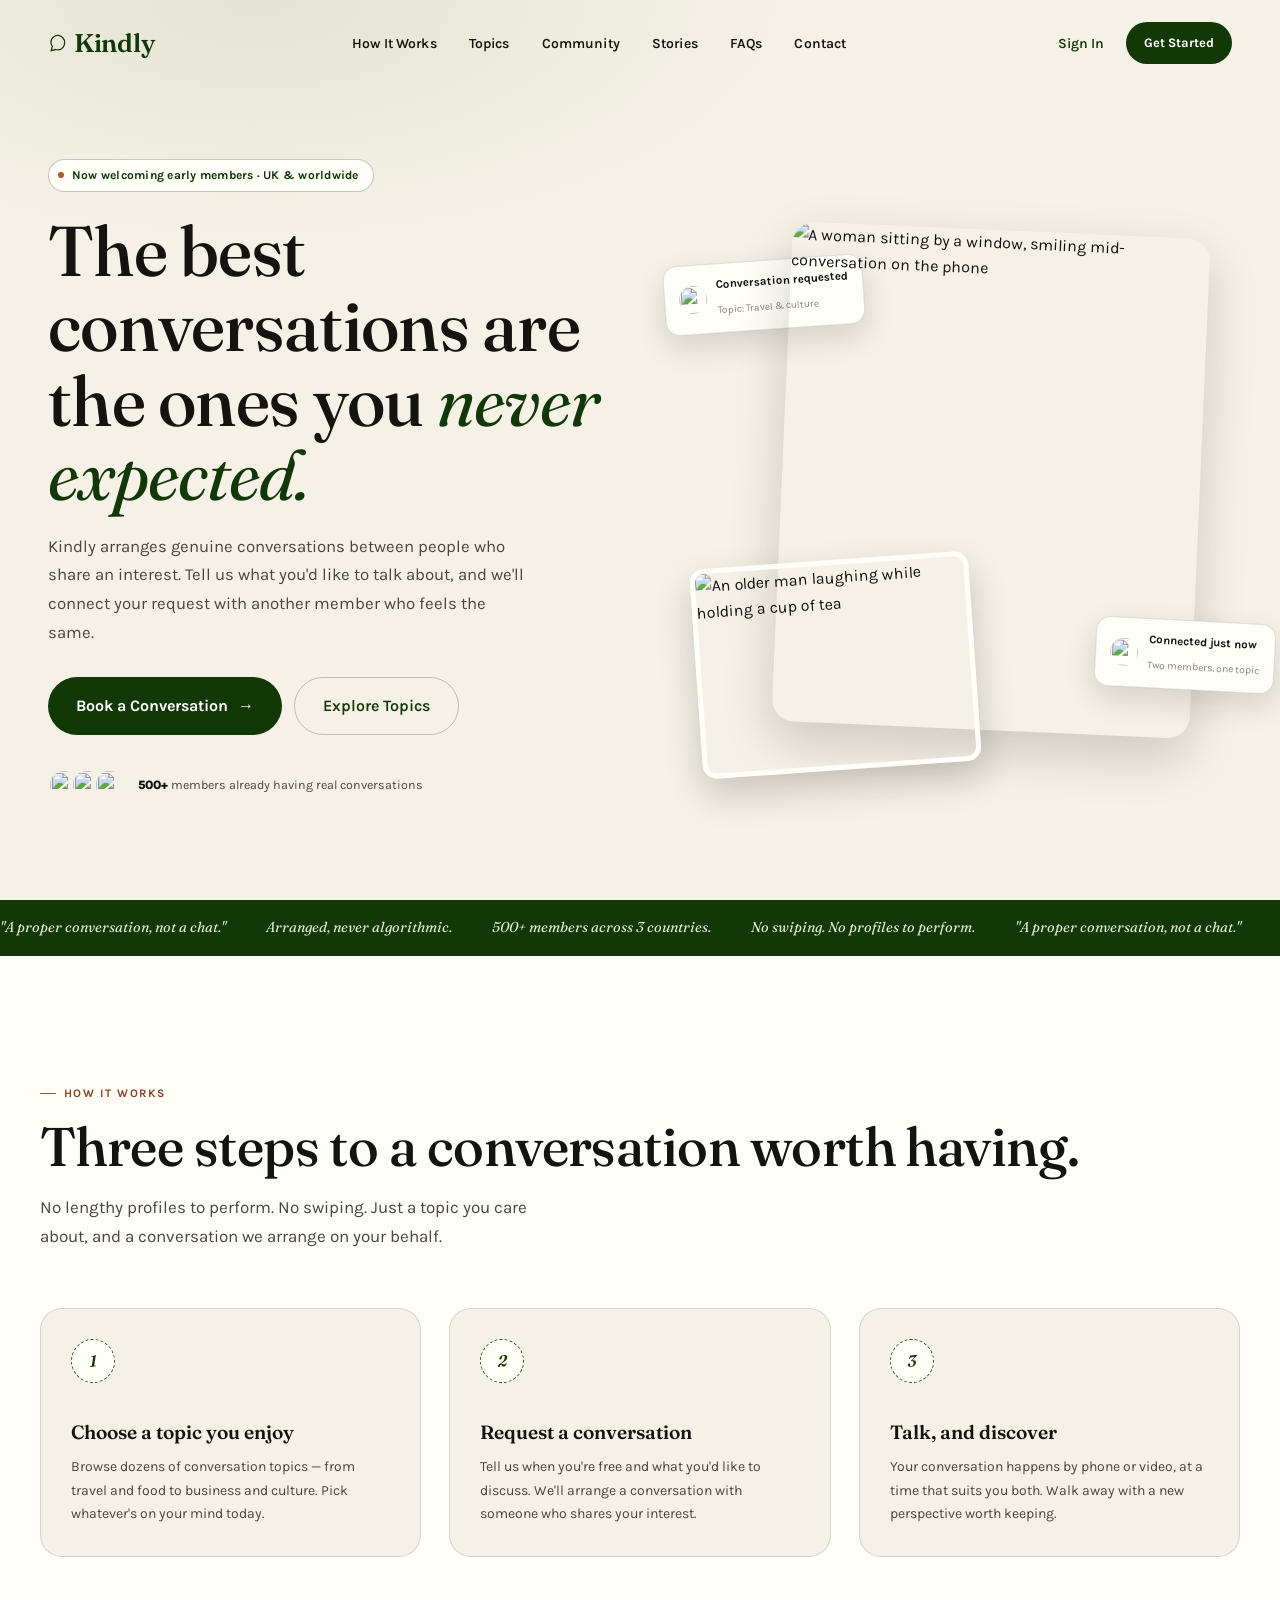
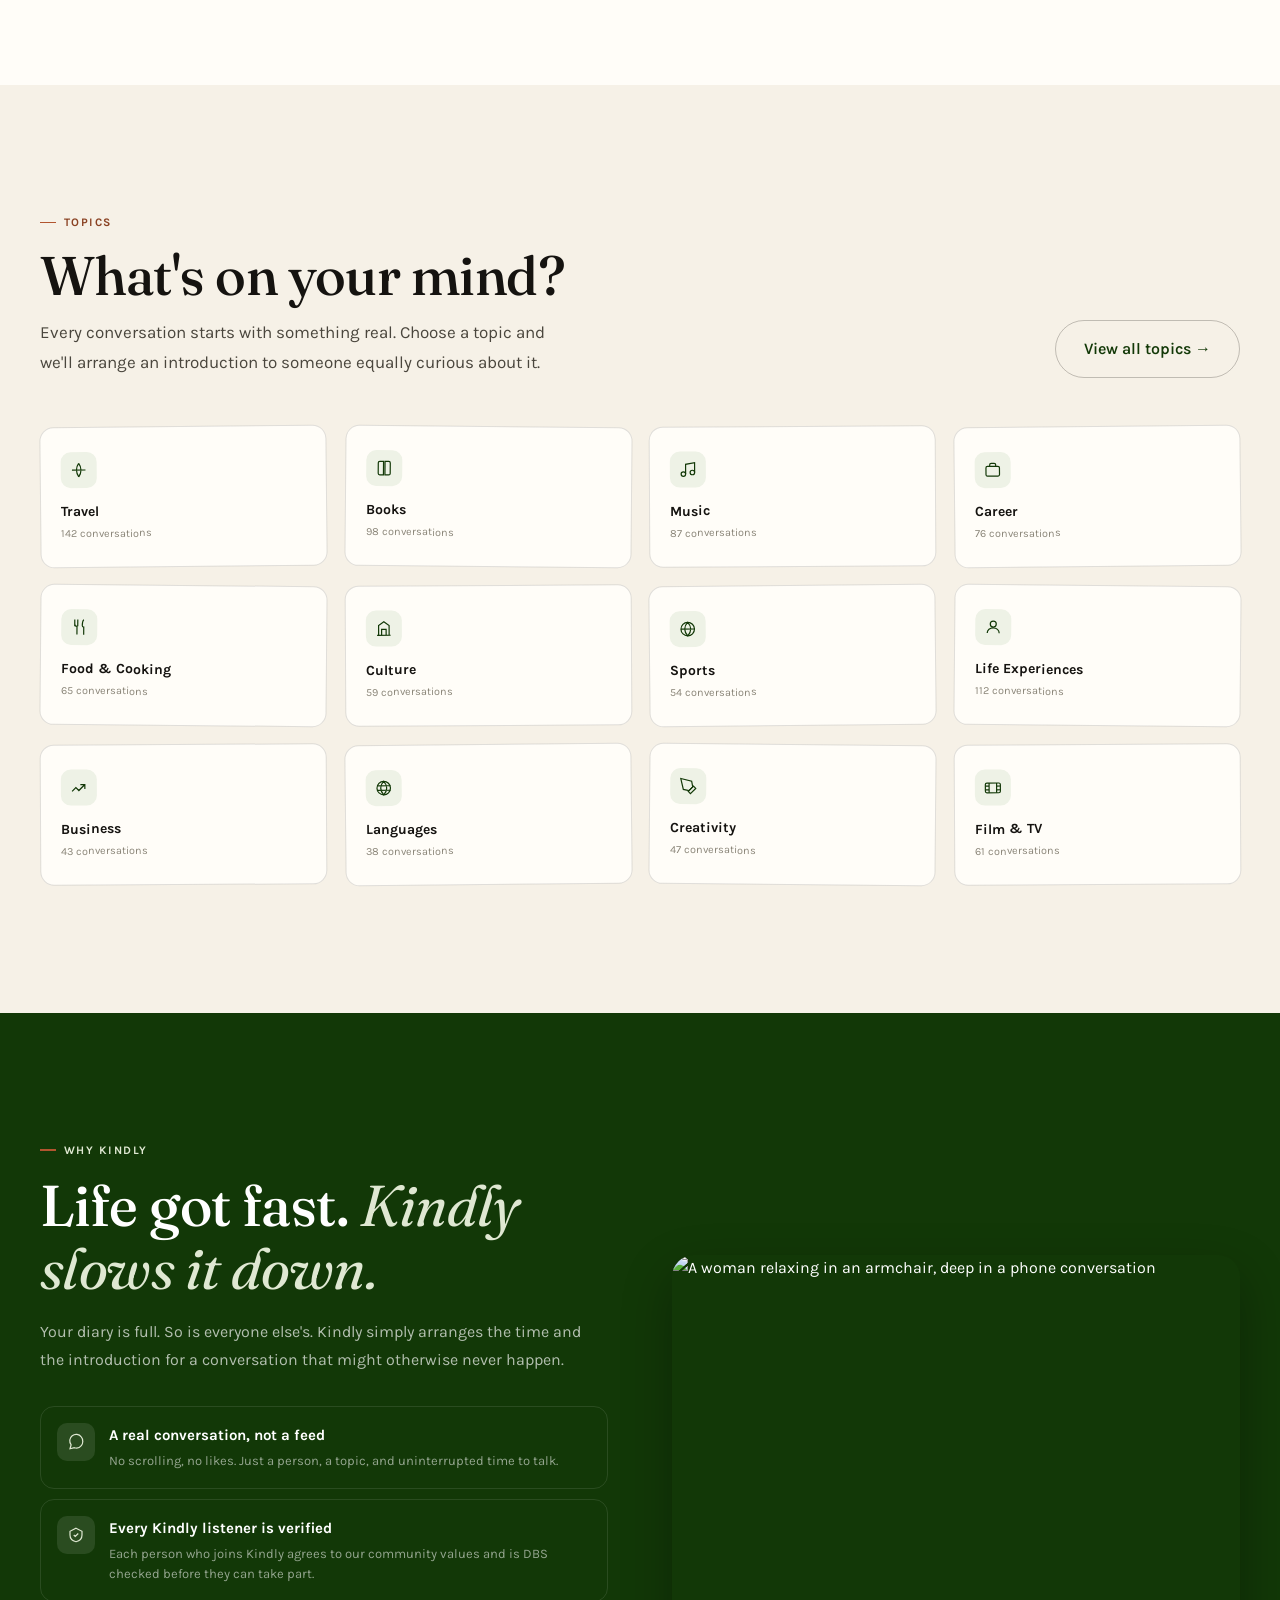
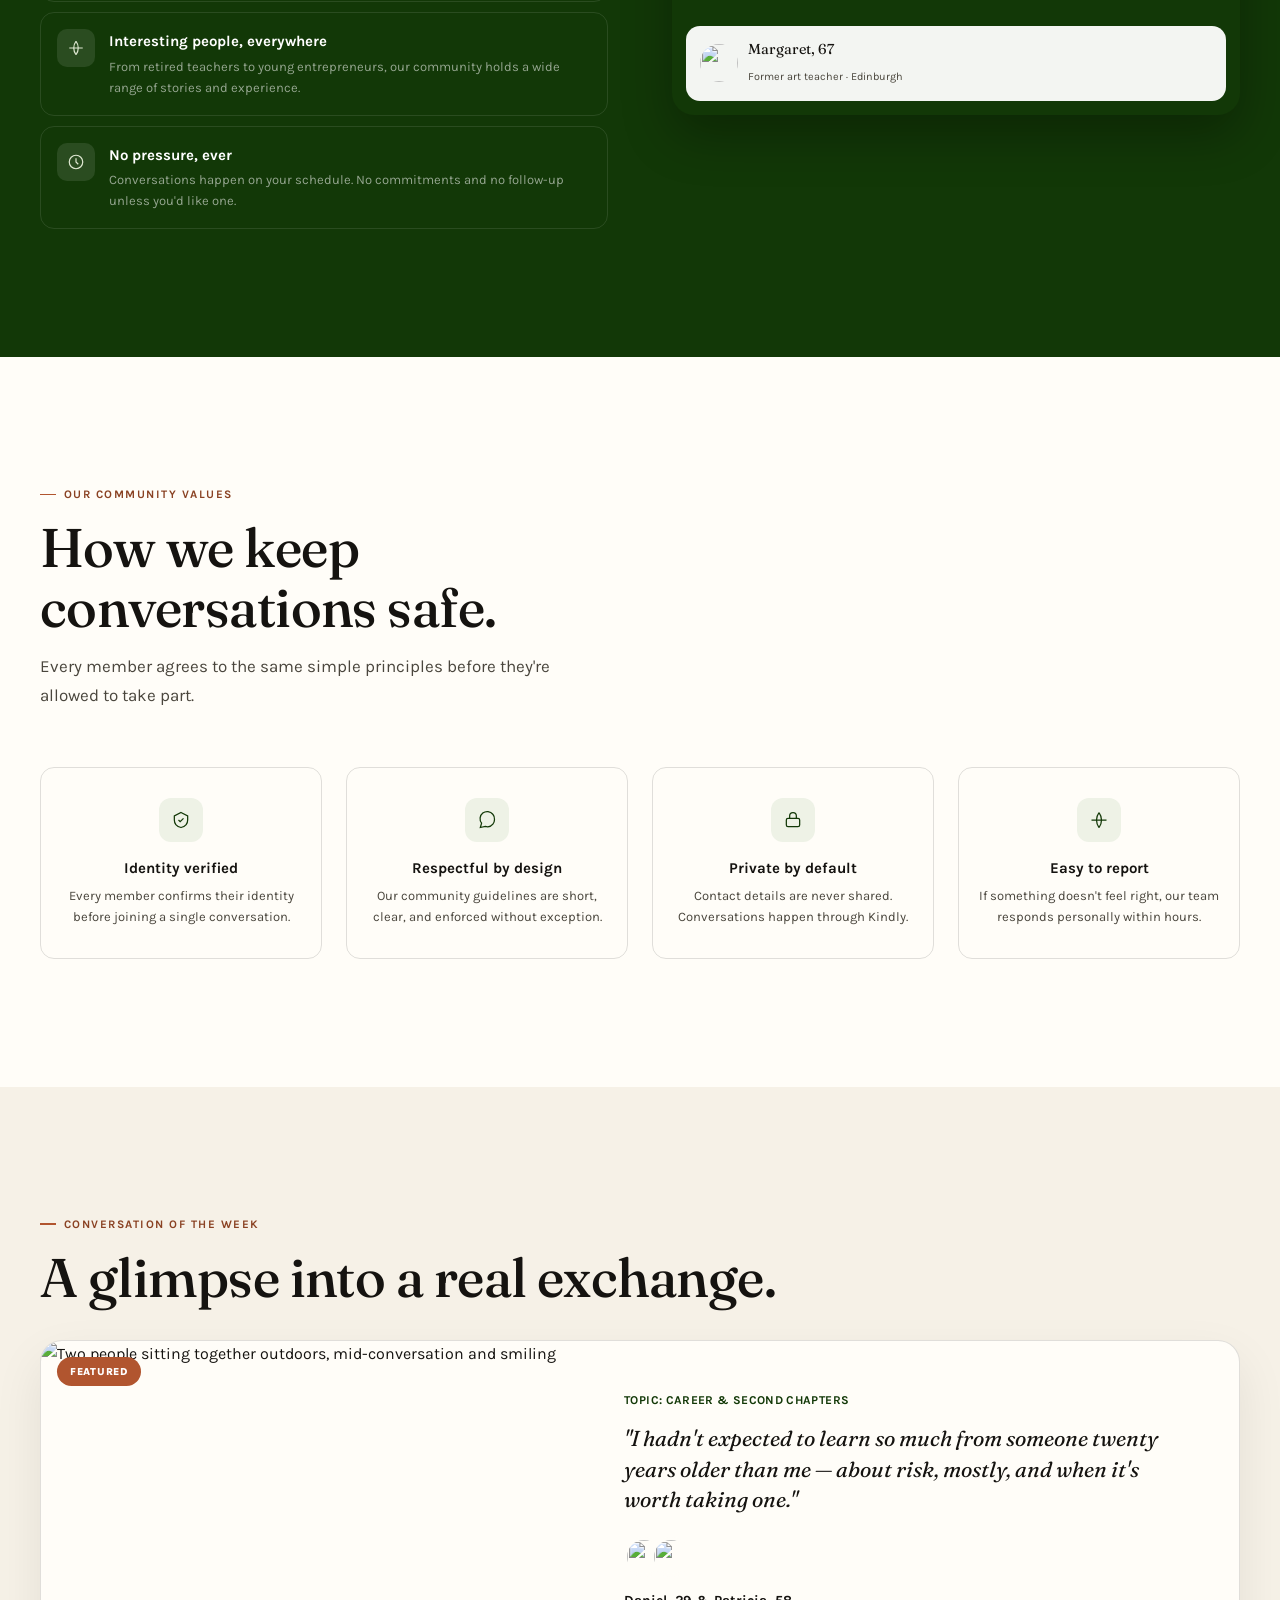
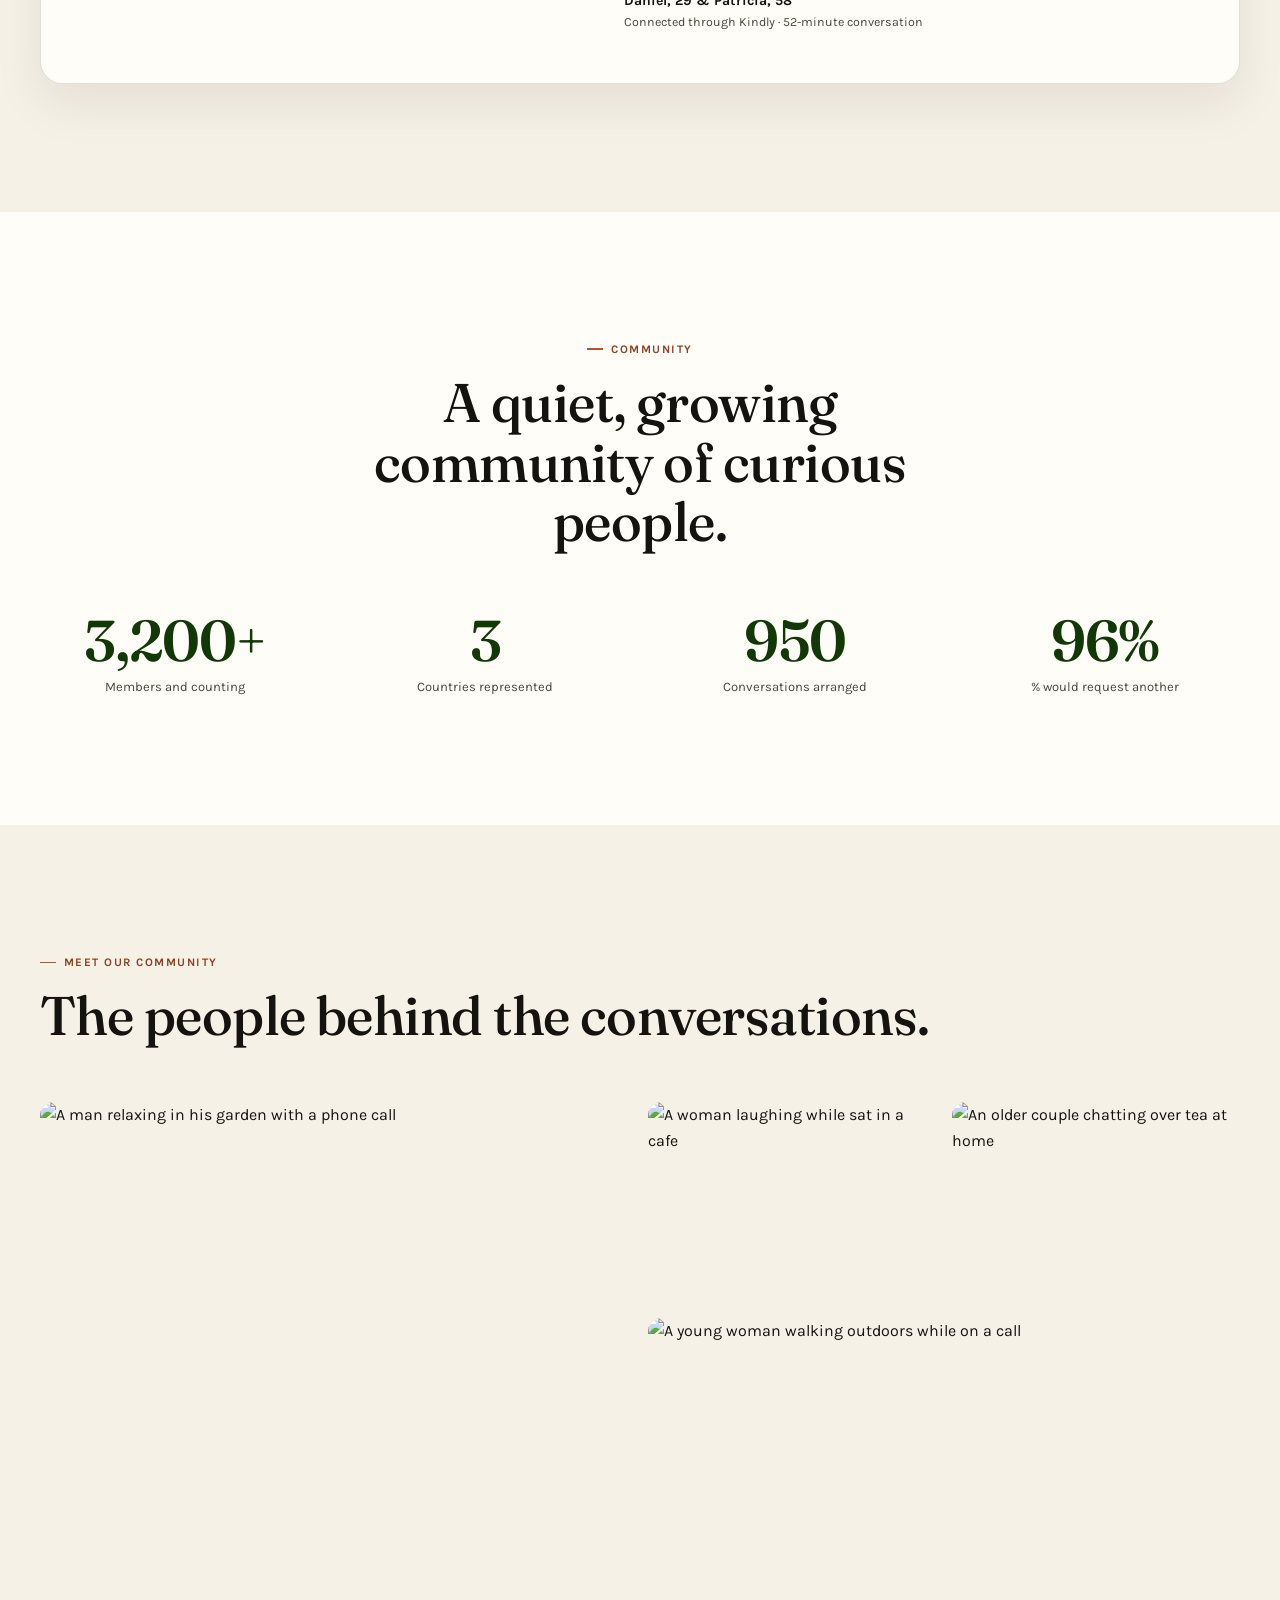
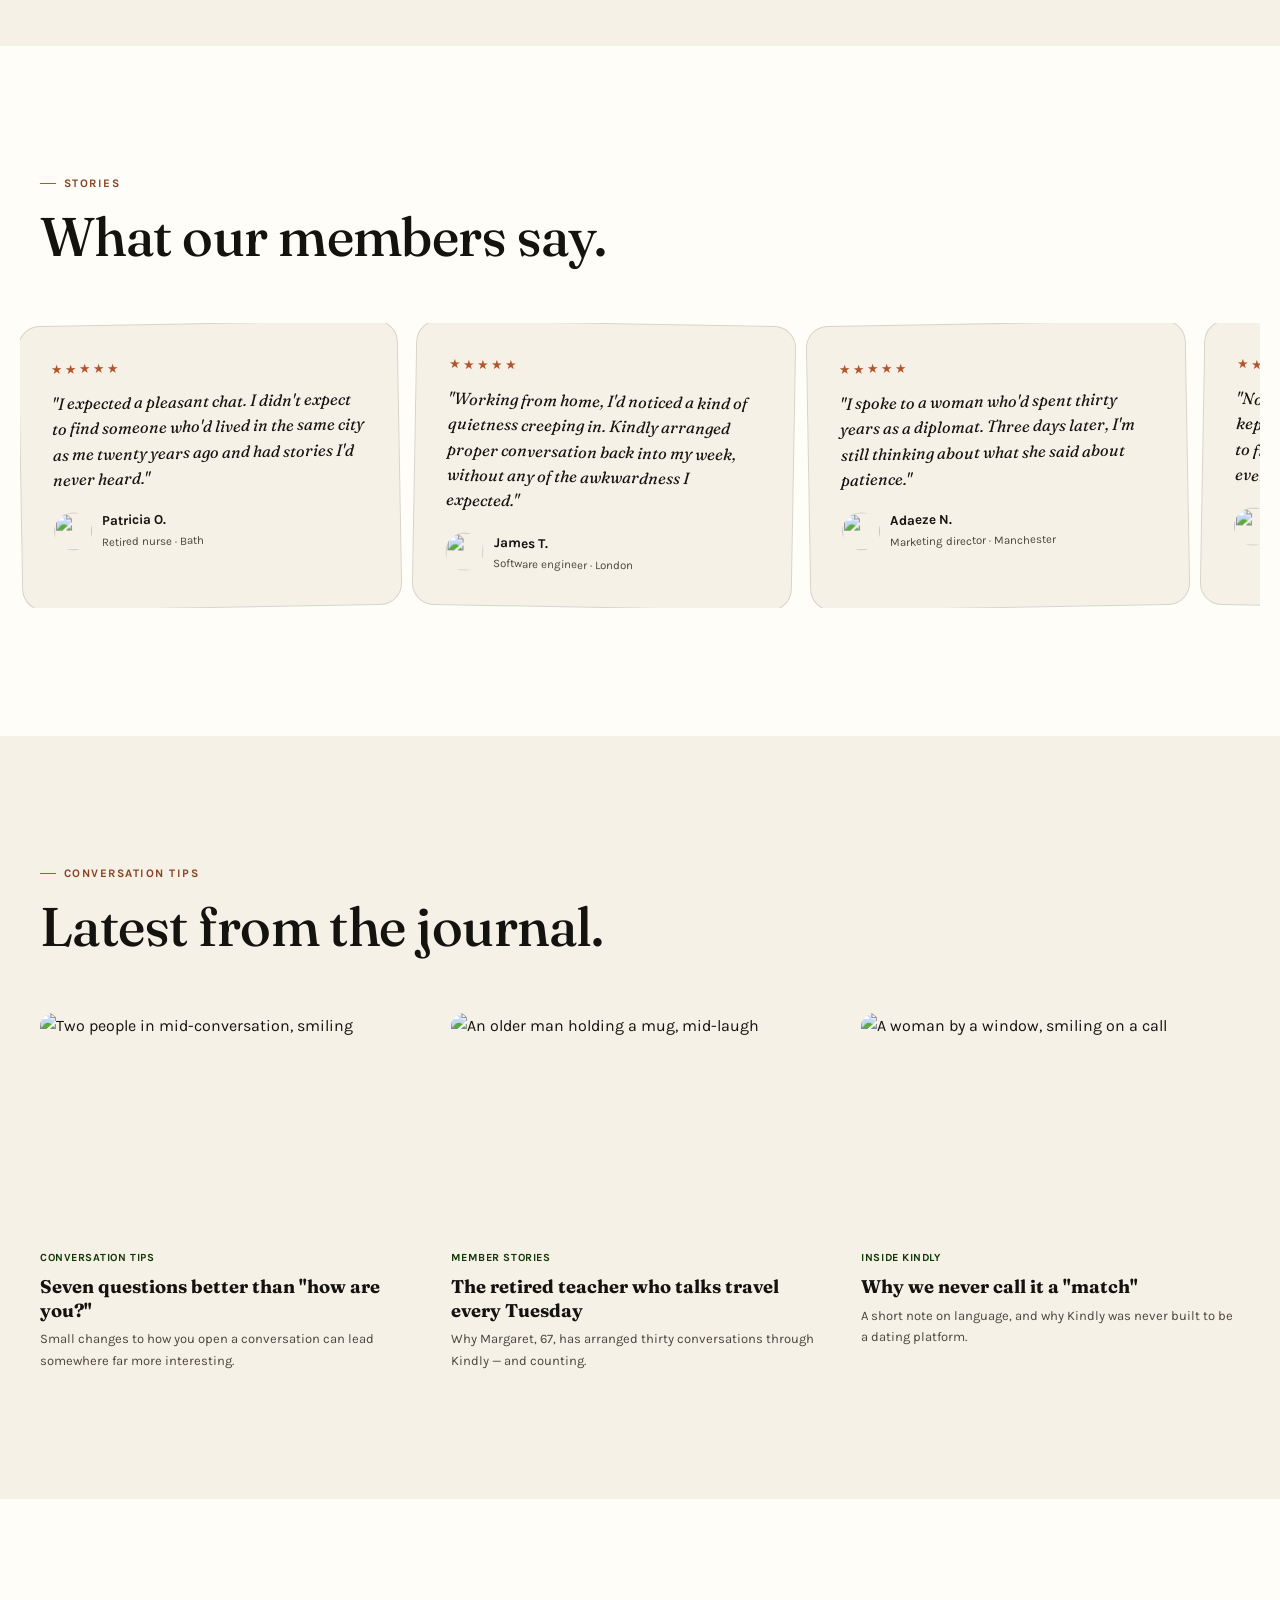
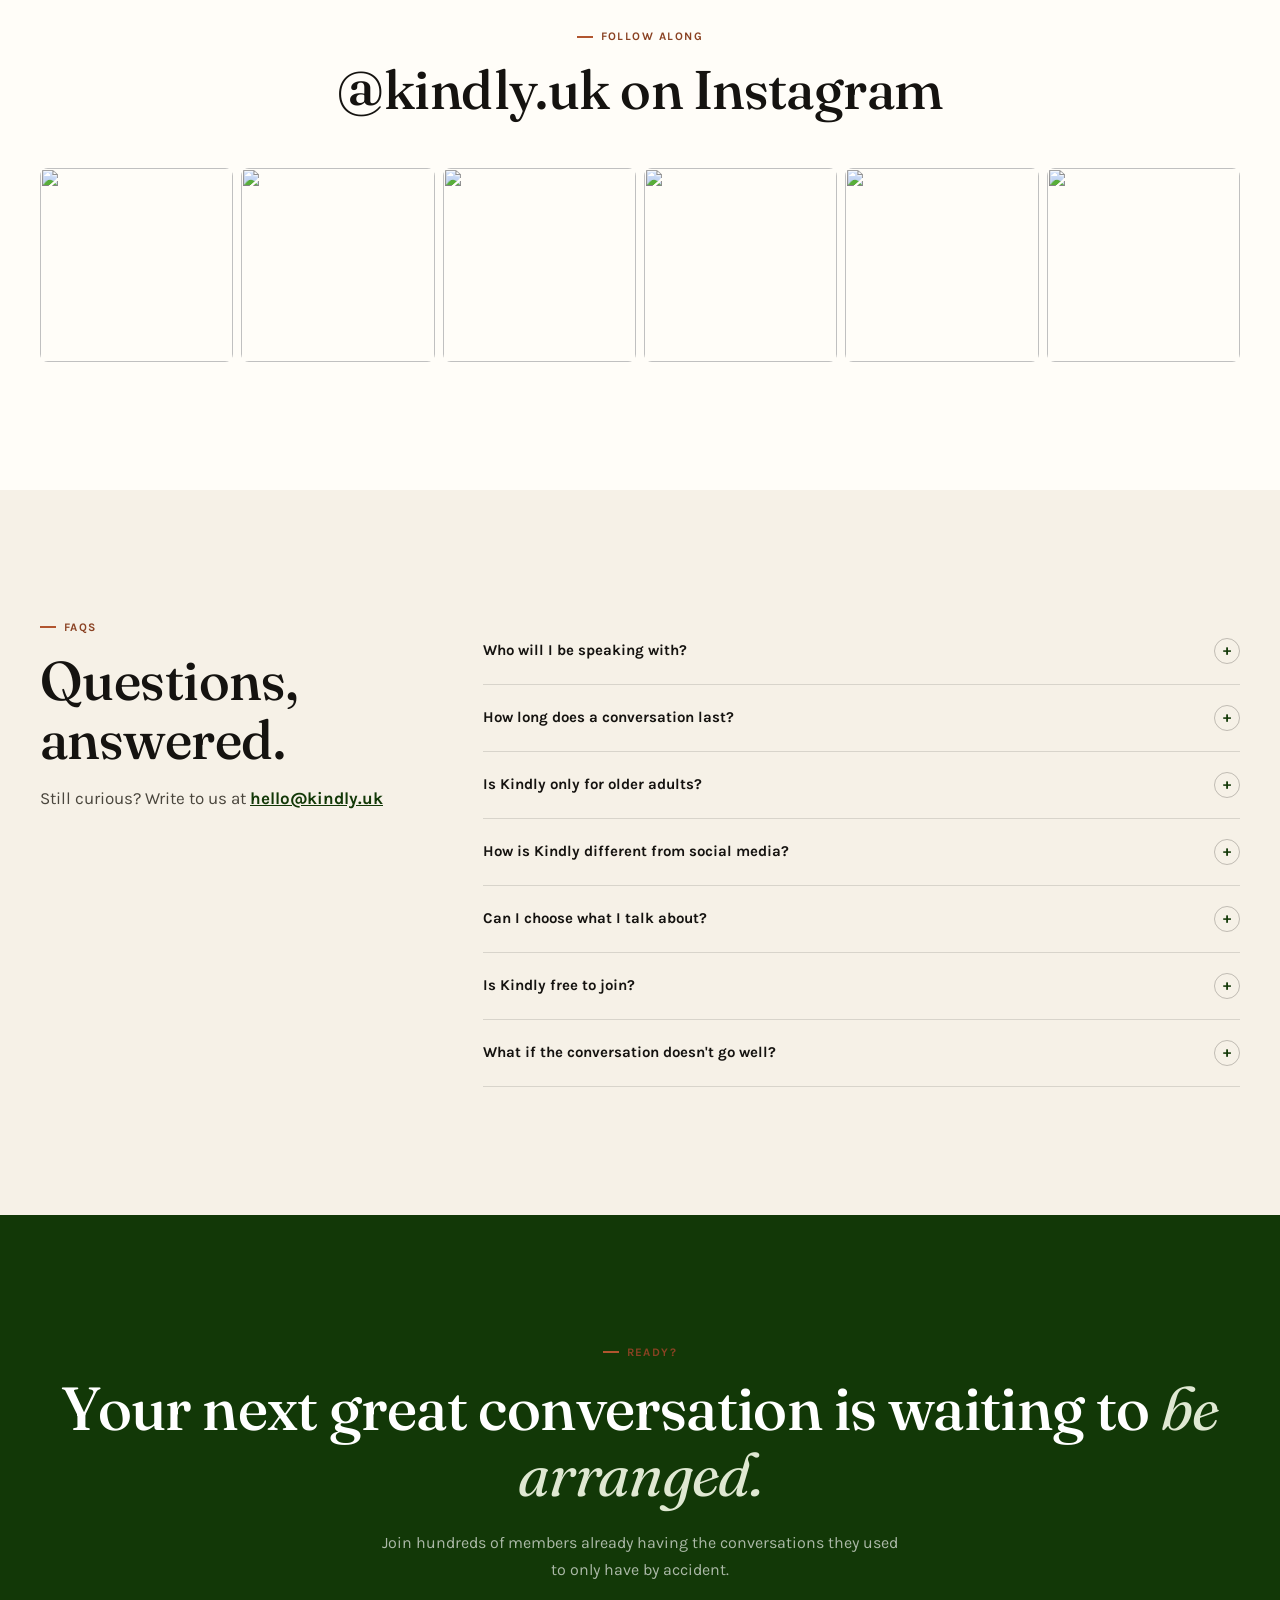
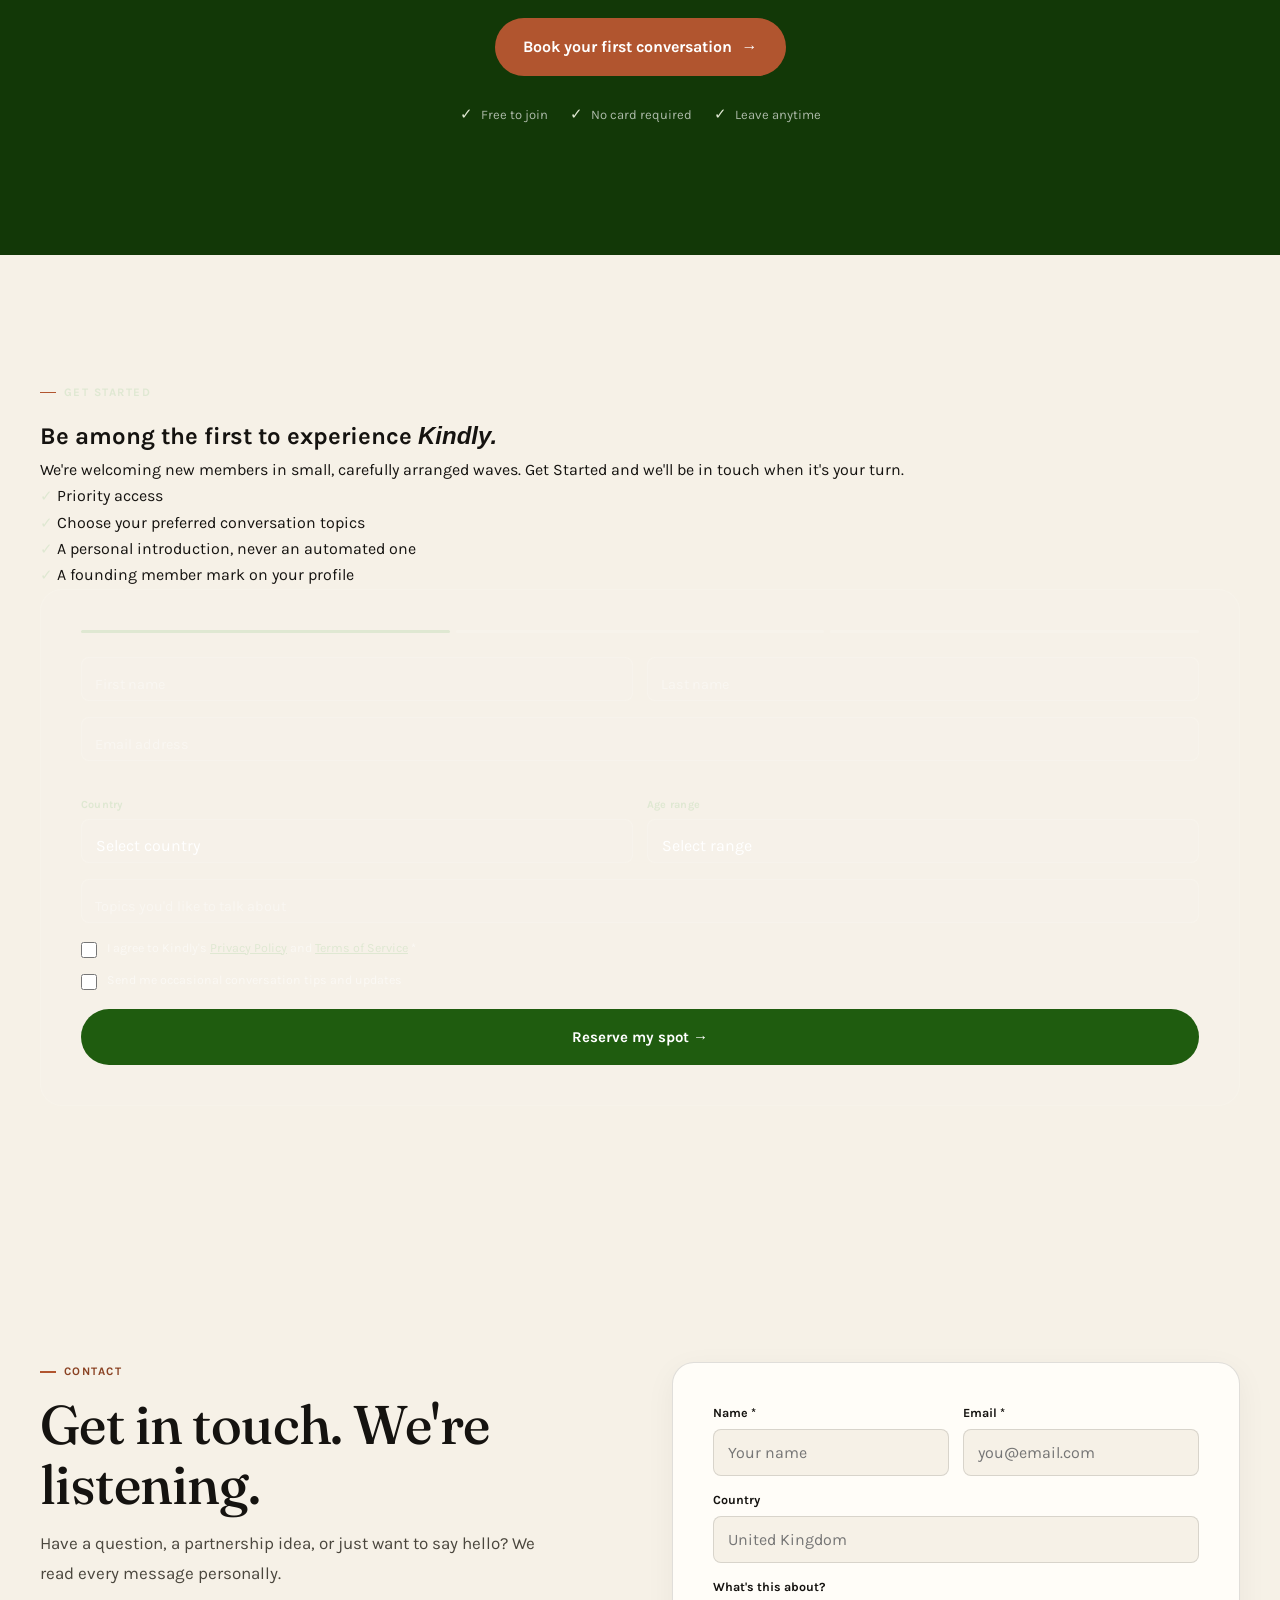
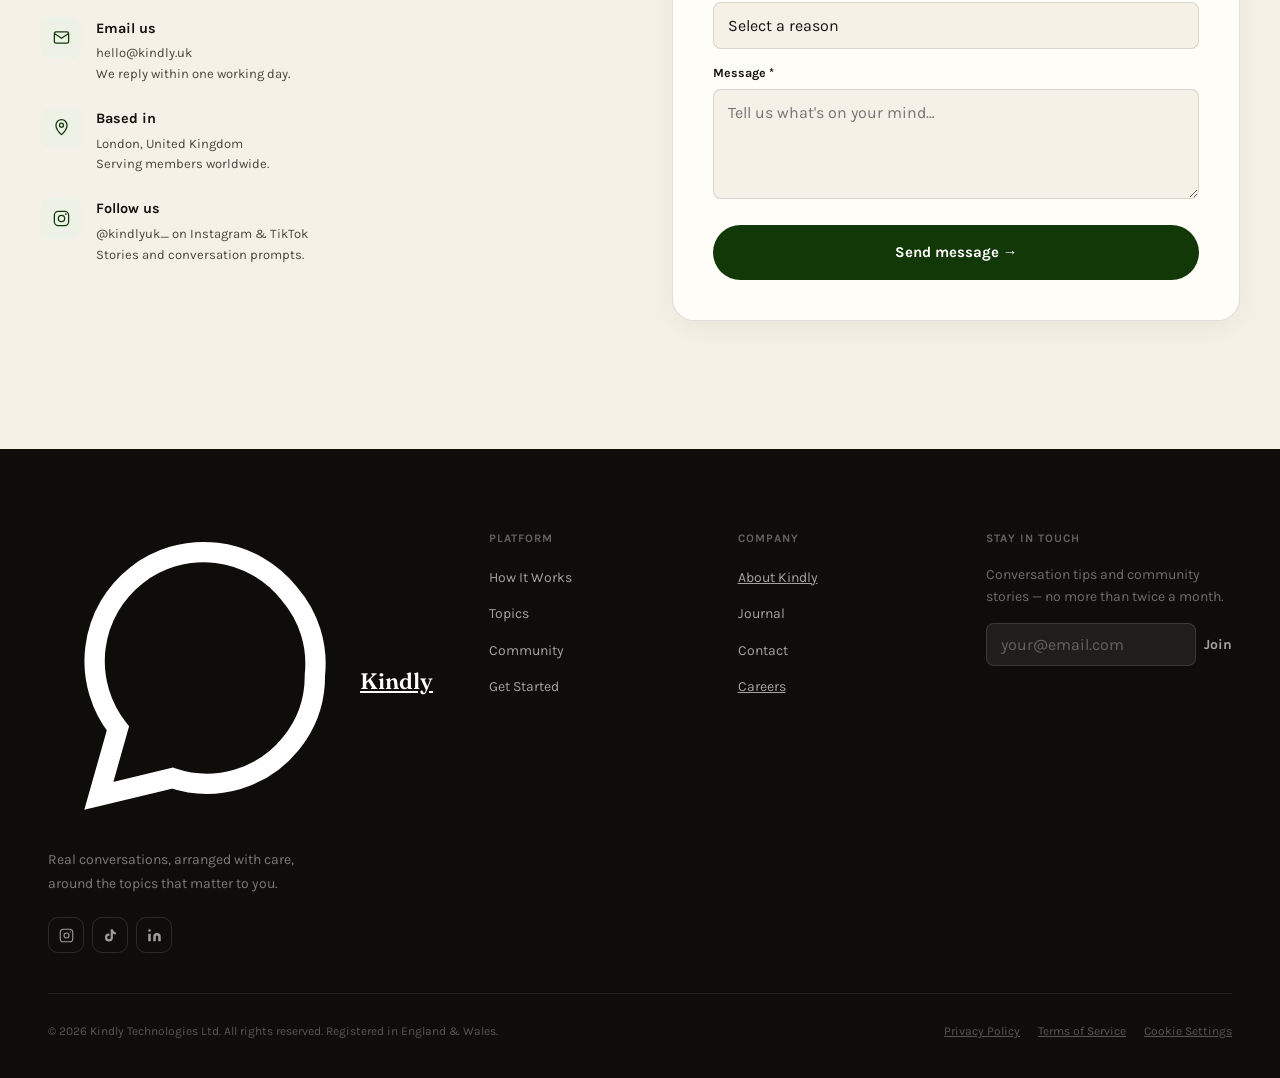
==== commit 3f862f61: "Update HTML for 'Get Started' section and buttons" ====
--- a/index.html
+++ b/index.html
@@ -4,7 +4,7 @@
 <meta charset="UTF-8">
 <meta name="viewport" content="width=device-width, initial-scale=1.0">
 <title>Kindly — Real Conversations. Arranged With Care.</title>
-<meta name="description" content="Kindly arranges genuine conversations between people who share an interest. No algorithm, no swiping — just a thoughtful introduction and a real conversation.">
+<meta name="description" content="Kindly arranges genuine conversations between people and our DBS checked listeners.">
 <meta property="og:title" content="Kindly — The best conversations are the ones you never expected.">
 <meta property="og:description" content="Kindly arranges genuine conversations between people who share an interest.">
 <meta property="og:type" content="website">
@@ -32,8 +32,8 @@
     <li><button class="nav-link" data-target="contact">Contact</button></li>
   </ul>
   <div class="nav-cta">
-    <button class="btn-ghost" data-target="waitlist">Sign In</button>
-    <button class="btn-primary" data-target="waitlist">Join Waitlist</button>
+    <button class="btn-ghost" data-target="Get Started">Sign In</button>
+    <button class="btn-primary" data-target="Get Started">Get Started</button>
     <button class="hamburger" id="hamburger" aria-label="Open menu" aria-expanded="false"><span></span><span></span><span></span></button>
   </div>
 </nav>
@@ -45,7 +45,7 @@
   <button data-target="articles">Stories</button>
   <button data-target="faq">FAQs</button>
   <button data-target="contact">Contact</button>
-  <button class="btn-primary" data-target="waitlist">Join Waitlist</button>
+  <button class="btn-primary" data-target="Get Started">Join Get Started</button>
 </div>
 
 <!-- ============ HERO ============ -->
@@ -60,7 +60,7 @@
       <h1 class="hero-headline reveal visible">The best conversations are the ones you <em>never expected.</em></h1>
       <p class="hero-sub reveal visible">Kindly arranges genuine conversations between people who share an interest. Tell us what you'd like to talk about, and we'll connect your request with another member who feels the same.</p>
       <div class="hero-cta-group reveal visible">
-        <button class="btn-hero" data-target="waitlist">Book a Conversation <span class="arrow">&rarr;</span></button>
+        <button class="btn-hero" data-target="Get Started">Book a Conversation <span class="arrow">&rarr;</span></button>
         <button class="btn-outline" data-target="topics">Explore Topics</button>
       </div>
       <div class="hero-trust reveal visible">
@@ -69,7 +69,7 @@
           <img src="https://picsum.photos/seed/kindly-avatar-1/80/80" alt="" loading="lazy">
           <img src="https://picsum.photos/seed/kindly-avatar-2/80/80" alt="" loading="lazy">
         </div>
-        <p class="hero-trust-text"><strong>3,200+</strong> members already having real conversations</p>
+        <p class="hero-trust-text"><strong>500+</strong> members already having real conversations</p>
       </div>
     </div>
 
@@ -97,11 +97,11 @@
   <div class="marquee-track">
     <span>"A proper conversation, not a chat."</span>
     <span>Arranged, never algorithmic.</span>
-    <span>3,200+ members across 47 countries.</span>
+    <span>500+ members across 3 countries.</span>
     <span>No swiping. No profiles to perform.</span>
     <span>"A proper conversation, not a chat."</span>
     <span>Arranged, never algorithmic.</span>
-    <span>3,200+ members across 47 countries.</span>
+    <span>500+ members across 3 countries.</span>
     <span>No swiping. No profiles to perform.</span>
   </div>
 </div>
@@ -149,7 +149,7 @@
         <h2 class="h2">What's on your mind?</h2>
         <p class="sub" style="margin-top:12px;">Every conversation starts with something real. Choose a topic and we'll arrange an introduction to someone equally curious about it.</p>
       </div>
-      <div class="reveal d2"><button class="btn-outline" data-target="waitlist">View all topics &rarr;</button></div>
+      <div class="reveal d2"><button class="btn-outline" data-target="Get Started">View all topics &rarr;</button></div>
     </div>
     <div class="topics-grid" id="topics-grid"></div>
   </div>
@@ -172,7 +172,7 @@
           </div>
           <div class="why-feature">
             <div class="why-feature-icon"><svg viewBox="0 0 24 24" fill="none" stroke="currentColor"><path d="M9 12l2 2 4-4M12 3l8 4v5c0 5-3.5 8-8 9-4.5-1-8-4-8-9V7l8-4z"/></svg></div>
-            <div class="why-feature-text"><h4>Every member is verified</h4><p>Each person who joins Kindly agrees to our community values and is checked before they can take part.</p></div>
+            <div class="why-feature-text"><h4>Every Kindly listener is verified</h4><p>Each person who joins Kindly agrees to our community values and is DBS checked before they can take part.</p></div>
           </div>
           <div class="why-feature">
             <div class="why-feature-icon"><svg viewBox="0 0 24 24" fill="none" stroke="currentColor"><path d="M3 12h18M12 3a15 15 0 010 18M12 3a15 15 0 000 18"/></svg></div>
@@ -259,8 +259,8 @@
     </div>
     <div class="stats-grid">
       <div class="reveal d1"><div class="stat-num" data-target="3200">0</div><div class="stat-label">Members and counting</div></div>
-      <div class="reveal d2"><div class="stat-num" data-target="47">0</div><div class="stat-label">Countries represented</div></div>
-      <div class="reveal d3"><div class="stat-num" data-target="8400">0</div><div class="stat-label">Conversations arranged</div></div>
+      <div class="reveal d2"><div class="stat-num" data-target="3">0</div><div class="stat-label">Countries represented</div></div>
+      <div class="reveal d3"><div class="stat-num" data-target="950">0</div><div class="stat-label">Conversations arranged</div></div>
       <div class="reveal d4"><div class="stat-num" data-target="96">0</div><div class="stat-label">% would request another</div></div>
     </div>
   </div>
@@ -365,8 +365,8 @@
   <div class="cta-content reveal">
     <p class="eyebrow" style="justify-content:center;">Ready?</p>
     <h2 class="cta-headline">Your next great conversation is waiting to <em>be arranged.</em></h2>
-    <p class="cta-sub">Join thousands of members already having the conversations they used to only have by accident.</p>
-    <button class="btn-hero" data-target="waitlist">Book your first conversation <span class="arrow">&rarr;</span></button>
+    <p class="cta-sub">Join hundreds of members already having the conversations they used to only have by accident.</p>
+    <button class="btn-hero" data-target="Get Started">Book your first conversation <span class="arrow">&rarr;</span></button>
     <div class="cta-trust">
       <div class="trust-item"><span class="trust-check">&#10003;</span> Free to join</div>
       <div class="trust-item"><span class="trust-check">&#10003;</span> No card required</div>
@@ -375,19 +375,19 @@
   </div>
 </section>
 
-<!-- ============ WAITLIST ============ -->
-<section class="waitlist-section" id="waitlist">
-  <div class="container">
-    <div class="waitlist-inner">
+<!-- ============ Get Started ============ -->
+<section class="Get Started-section" id="Get Started">
+  <div class="container">
+    <div class="Get Started-inner">
       <div class="reveal">
-        <p class="eyebrow" style="color:var(--sage);">Join the waitlist</p>
-        <h2 class="waitlist-headline">Be among the first to experience <em>Kindly.</em></h2>
-        <p class="waitlist-sub">We're welcoming new members in small, carefully arranged waves. Join the waitlist and we'll be in touch when it's your turn.</p>
-        <div class="waitlist-perks">
-          <div class="waitlist-perk"><span class="perk-check">&#10003;</span> Priority access before public launch</div>
-          <div class="waitlist-perk"><span class="perk-check">&#10003;</span> Choose your preferred conversation topics</div>
-          <div class="waitlist-perk"><span class="perk-check">&#10003;</span> A personal introduction, never an automated one</div>
-          <div class="waitlist-perk"><span class="perk-check">&#10003;</span> A founding member mark on your profile</div>
+        <p class="eyebrow" style="color:var(--sage);">Get Started</p>
+        <h2 class="Get Started-headline">Be among the first to experience <em>Kindly.</em></h2>
+        <p class="Get Started-sub">We're welcoming new members in small, carefully arranged waves. Get Started and we'll be in touch when it's your turn.</p>
+        <div class="Get Started-perks">
+          <div class="Get Started-perk"><span class="perk-check">&#10003;</span> Priority access </div>
+          <div class="Get Started-perk"><span class="perk-check">&#10003;</span> Choose your preferred conversation topics</div>
+          <div class="Get Started-perk"><span class="perk-check">&#10003;</span> A personal introduction, never an automated one</div>
+          <div class="Get Started-perk"><span class="perk-check">&#10003;</span> A founding member mark on your profile</div>
         </div>
       </div>
       <div class="reveal d2">
@@ -397,7 +397,7 @@
             <div class="form-progress-seg" data-step-indicator="2"></div>
             <div class="form-progress-seg" data-step-indicator="3"></div>
           </div>
-          <form id="waitlist-form" novalidate>
+          <form id="Get Started-form" novalidate>
             <div class="form-row">
               <div class="fl-group">
                 <input class="fl-input" type="text" name="first_name" placeholder=" " required>
@@ -480,7 +480,7 @@
           </div>
           <div class="contact-info-item">
             <div class="contact-icon"><svg viewBox="0 0 24 24" fill="none" stroke="currentColor"><rect x="3" y="3" width="18" height="18" rx="5"/><circle cx="12" cy="12" r="4"/><circle cx="17.5" cy="6.5" r="1" fill="currentColor" stroke="none"/></svg></div>
-            <div><h4>Follow us</h4><p>@kindly.uk on Instagram &amp; TikTok<br>Stories and conversation prompts.</p></div>
+            <div><h4>Follow us</h4><p>@kindlyuk_ on Instagram &amp; TikTok<br>Stories and conversation prompts.</p></div>
           </div>
         </div>
       </div>
@@ -531,7 +531,7 @@
           <li><button data-target="how-it-works">How It Works</button></li>
           <li><button data-target="topics">Topics</button></li>
           <li><button data-target="community">Community</button></li>
-          <li><button data-target="waitlist">Join Waitlist</button></li>
+          <li><button data-target="Get Started">Get Started</button></li>
         </ul>
       </div>
       <div class="footer-col">
@@ -567,7 +567,7 @@
     <div class="topic-modal-body">
       <h3 id="topic-modal-title"></h3>
       <p id="topic-modal-desc"></p>
-      <button class="btn-hero" data-target="waitlist" style="width:100%;justify-content:center;" id="topic-modal-cta">Request this conversation &rarr;</button>
+      <button class="btn-hero" data-target="Get Started" style="width:100%;justify-content:center;" id="topic-modal-cta">Request this conversation &rarr;</button>
     </div>
   </div>
 </div>
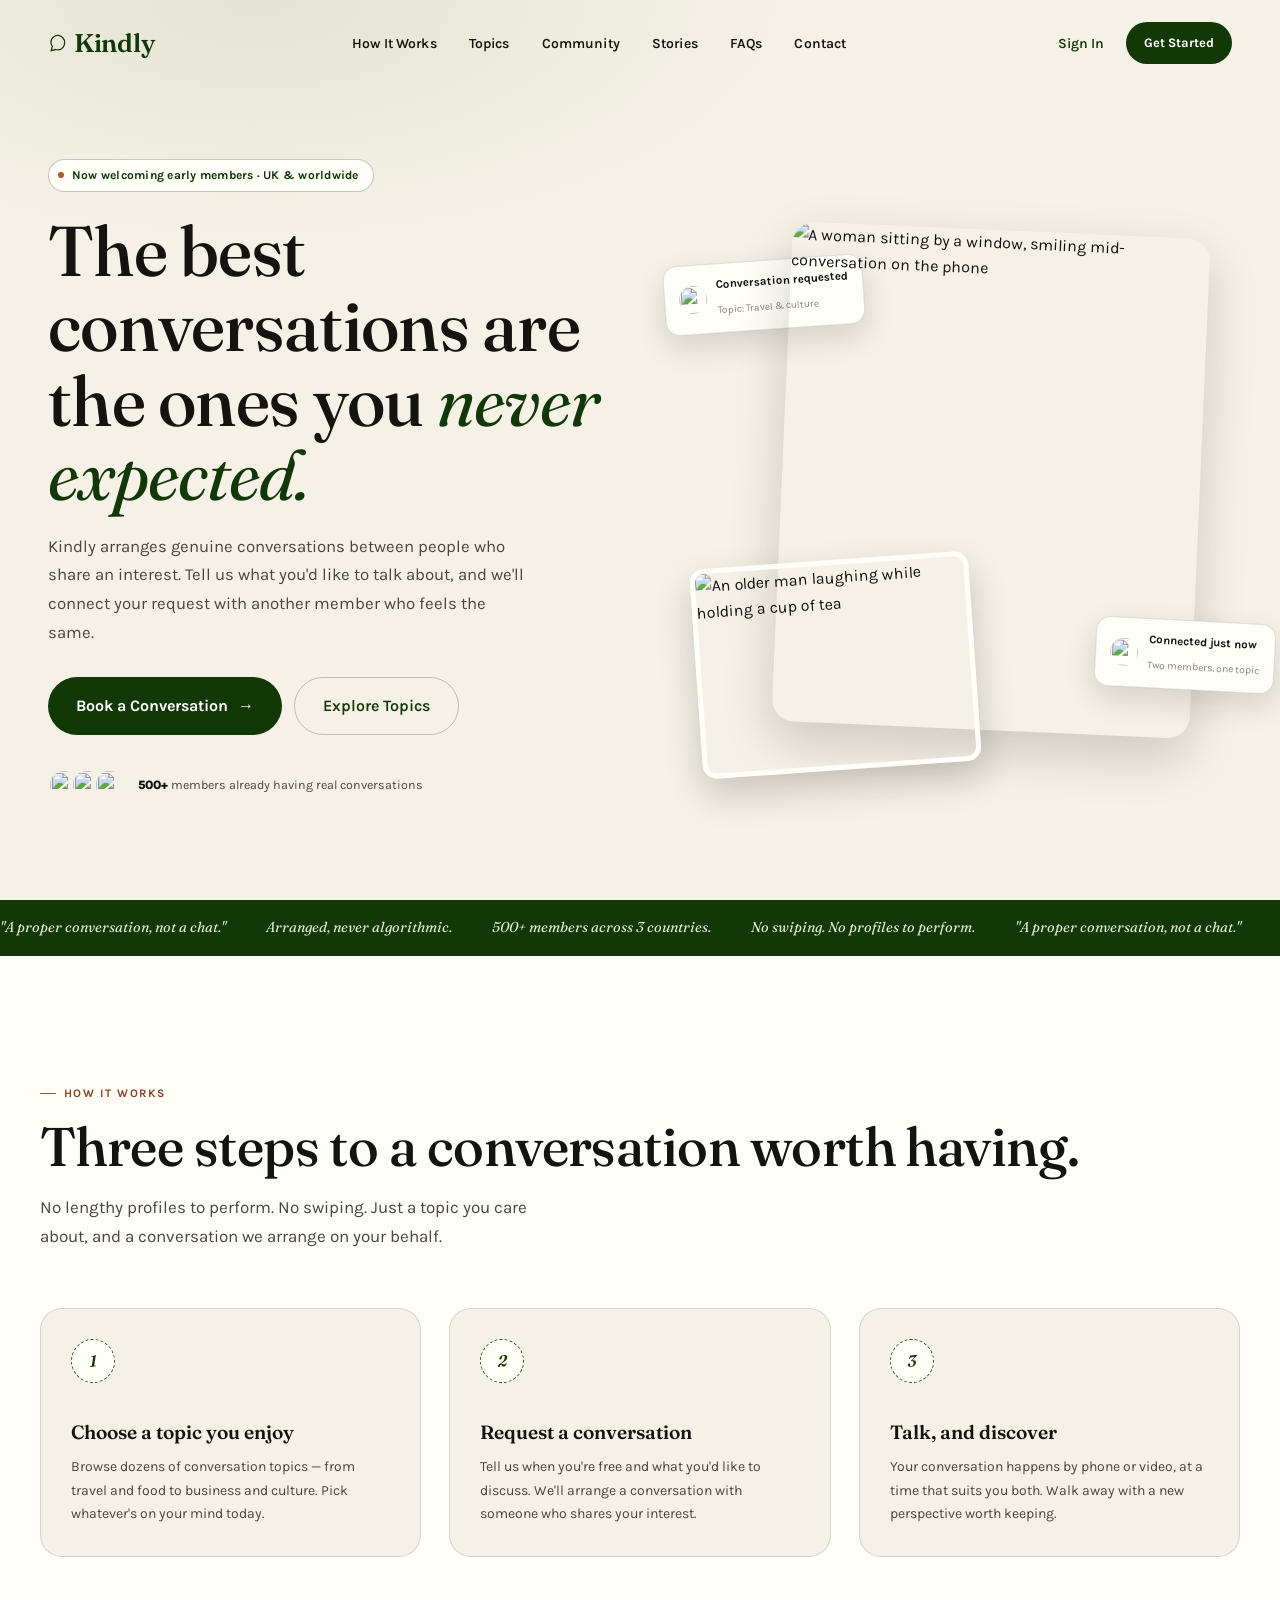
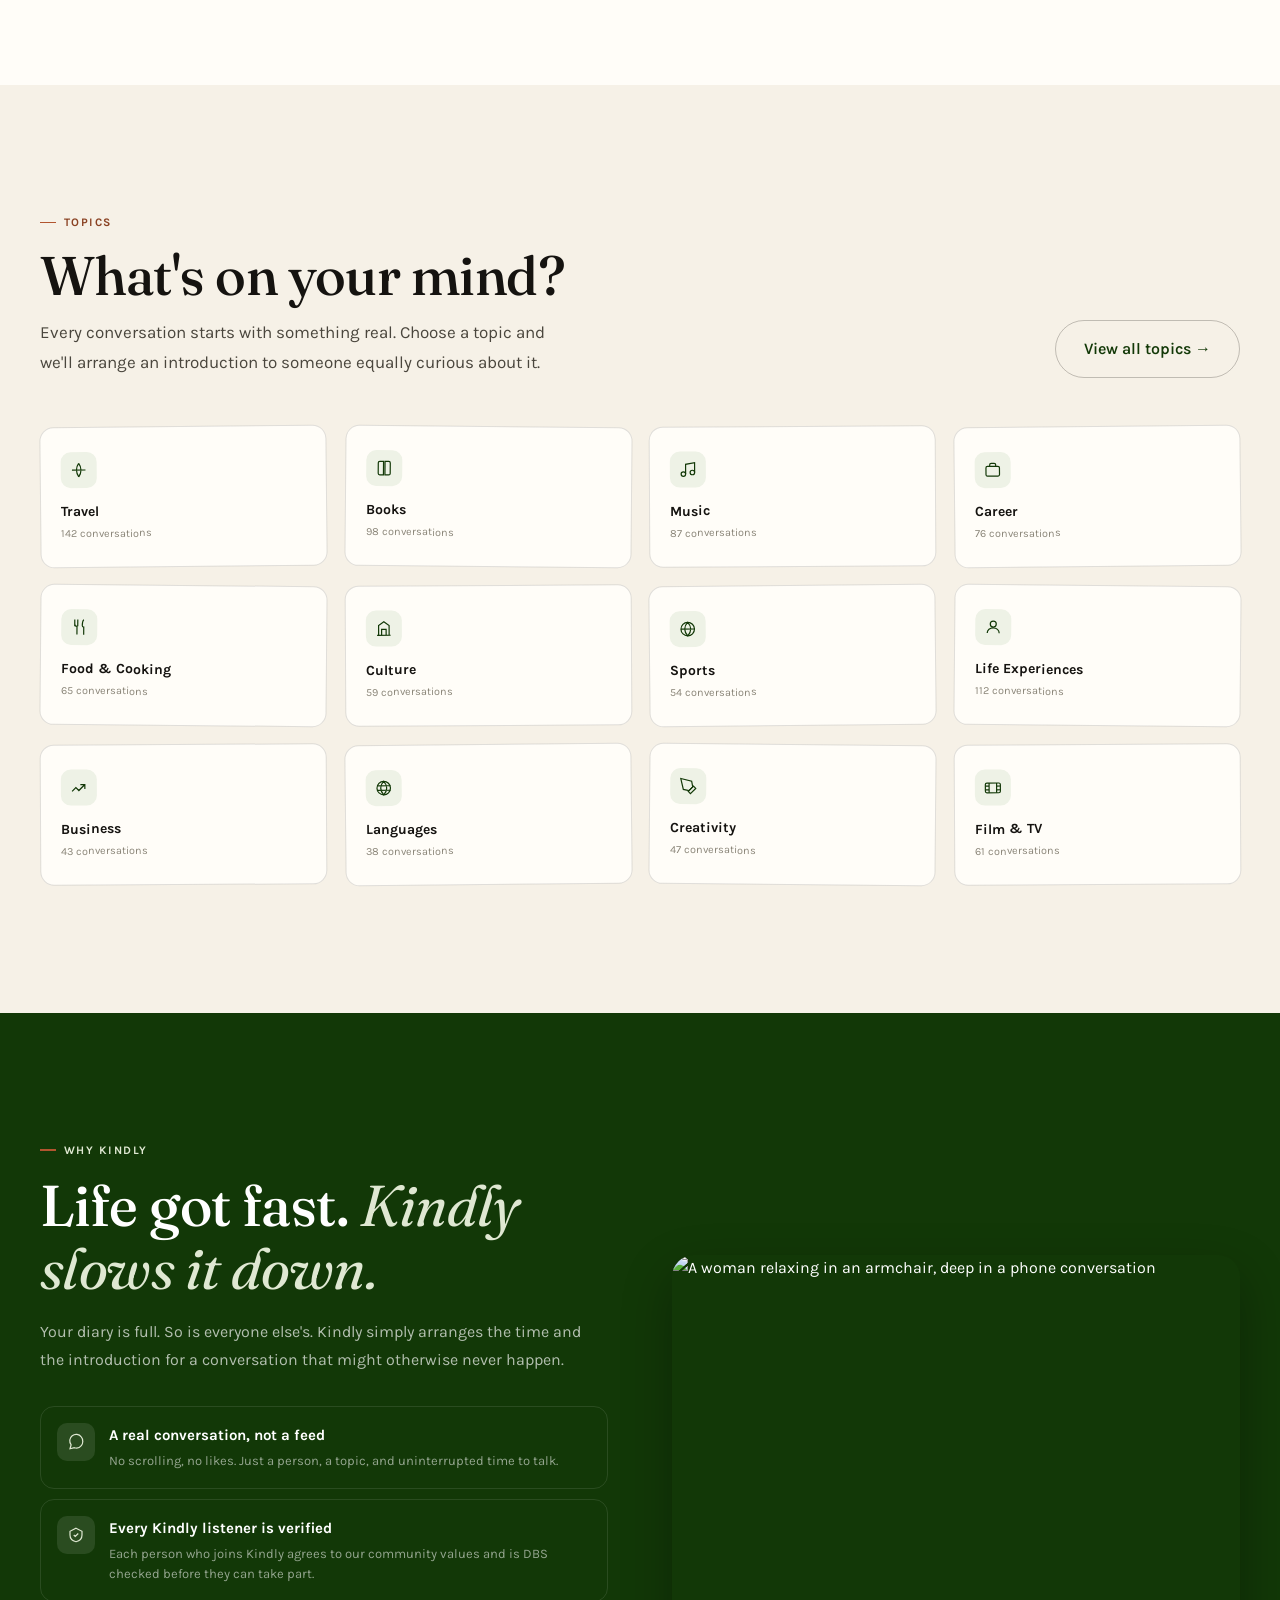
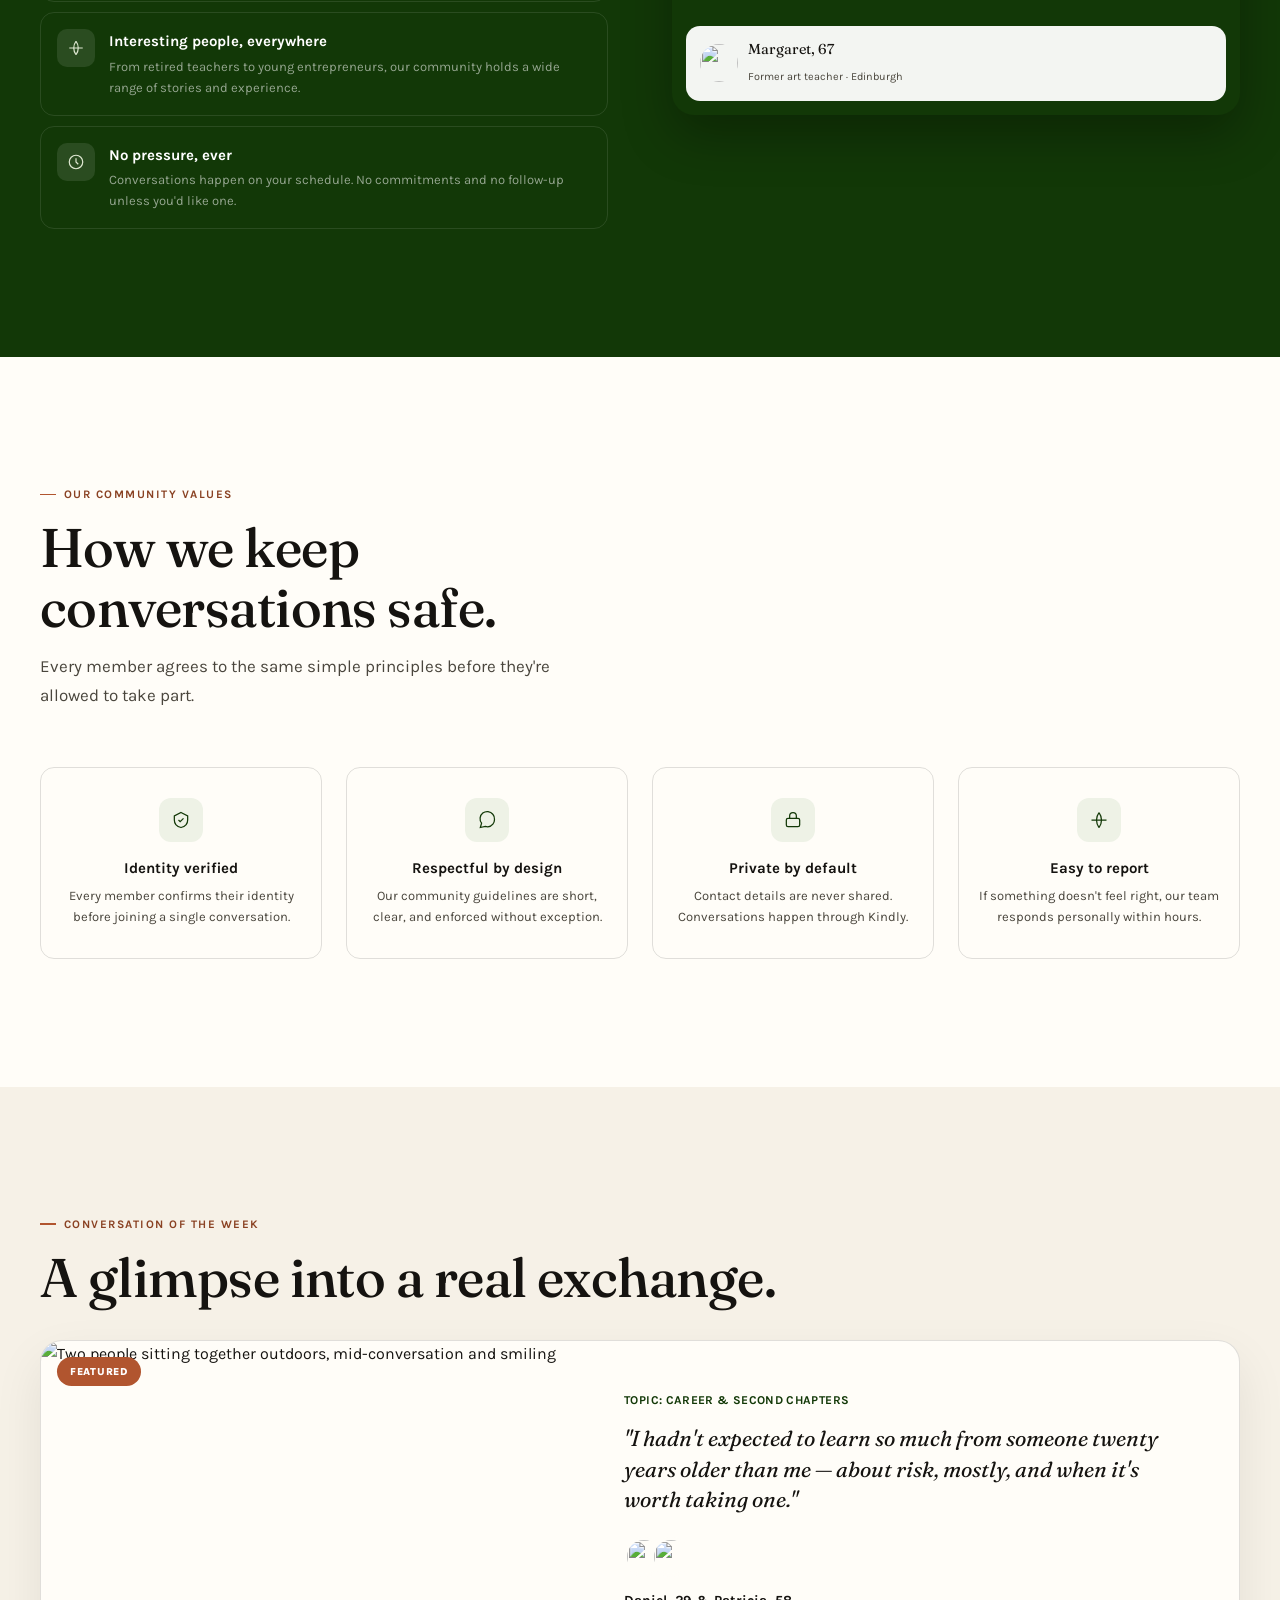
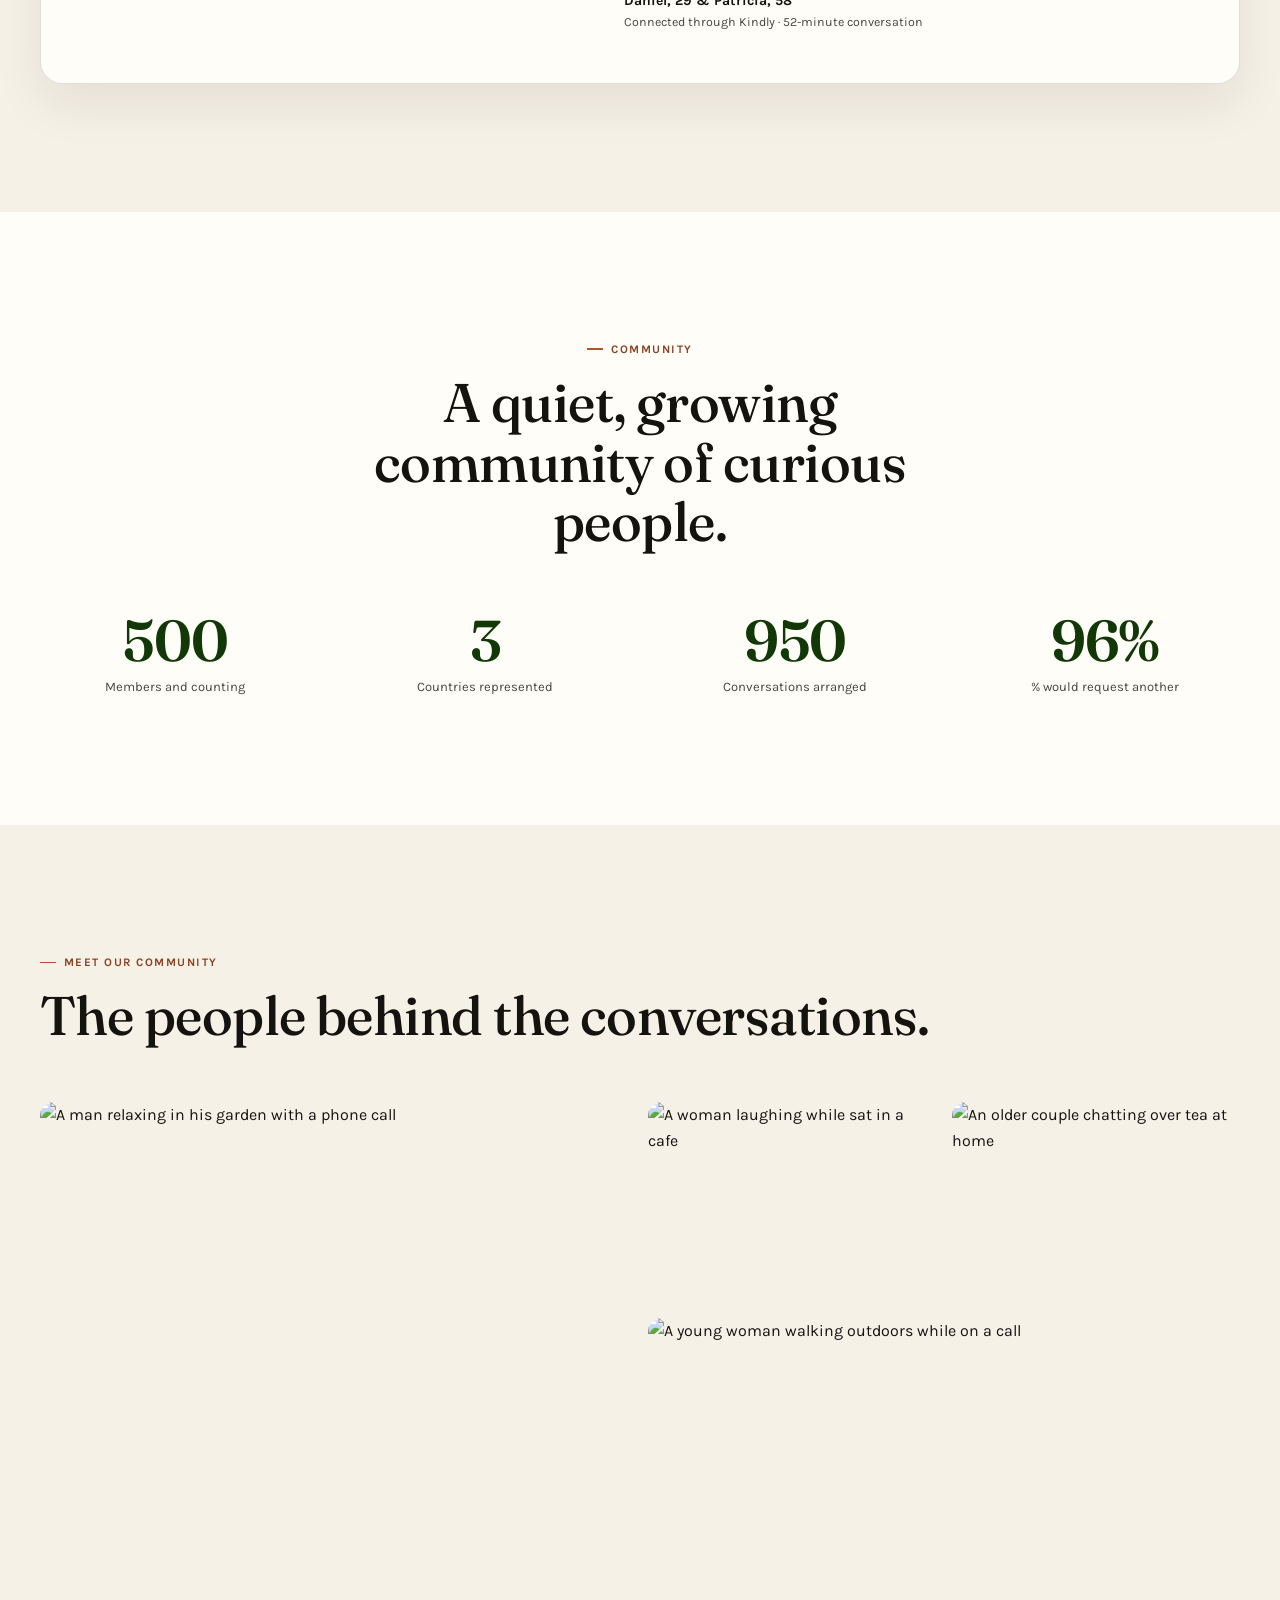
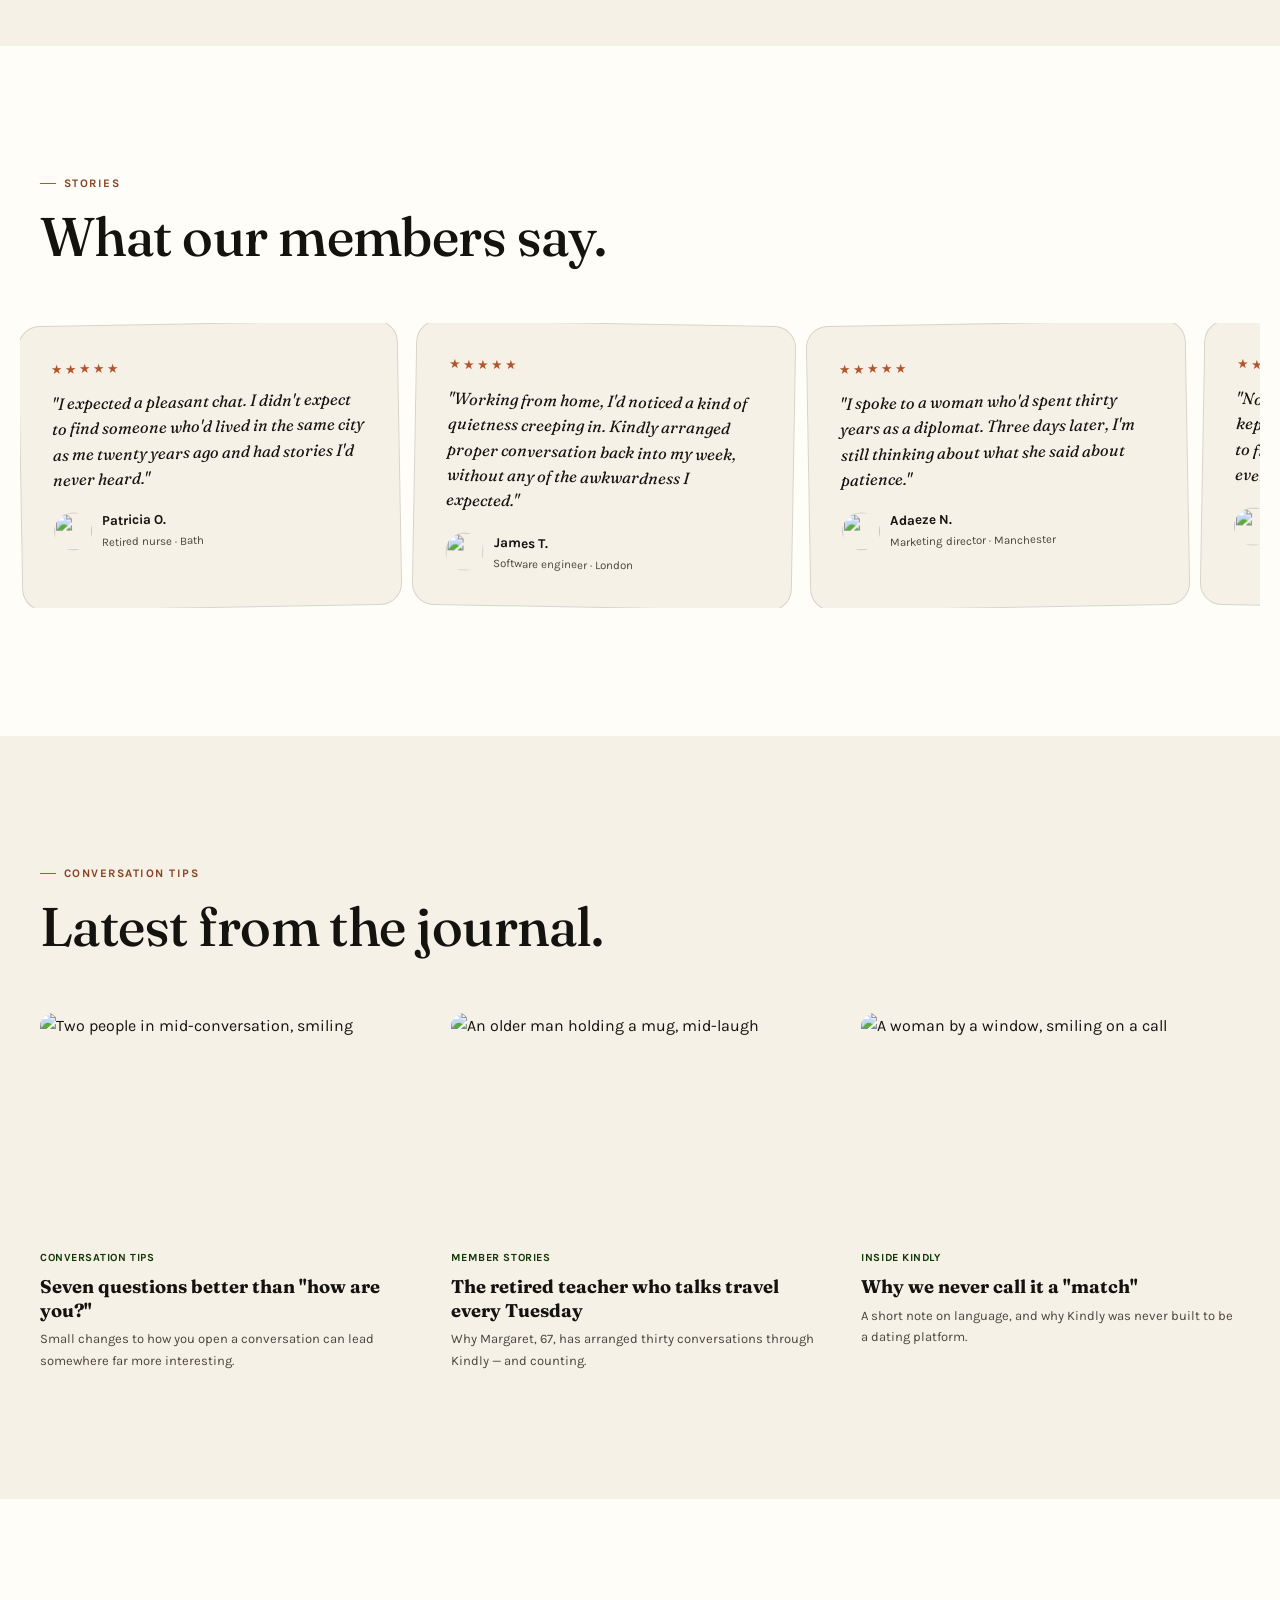
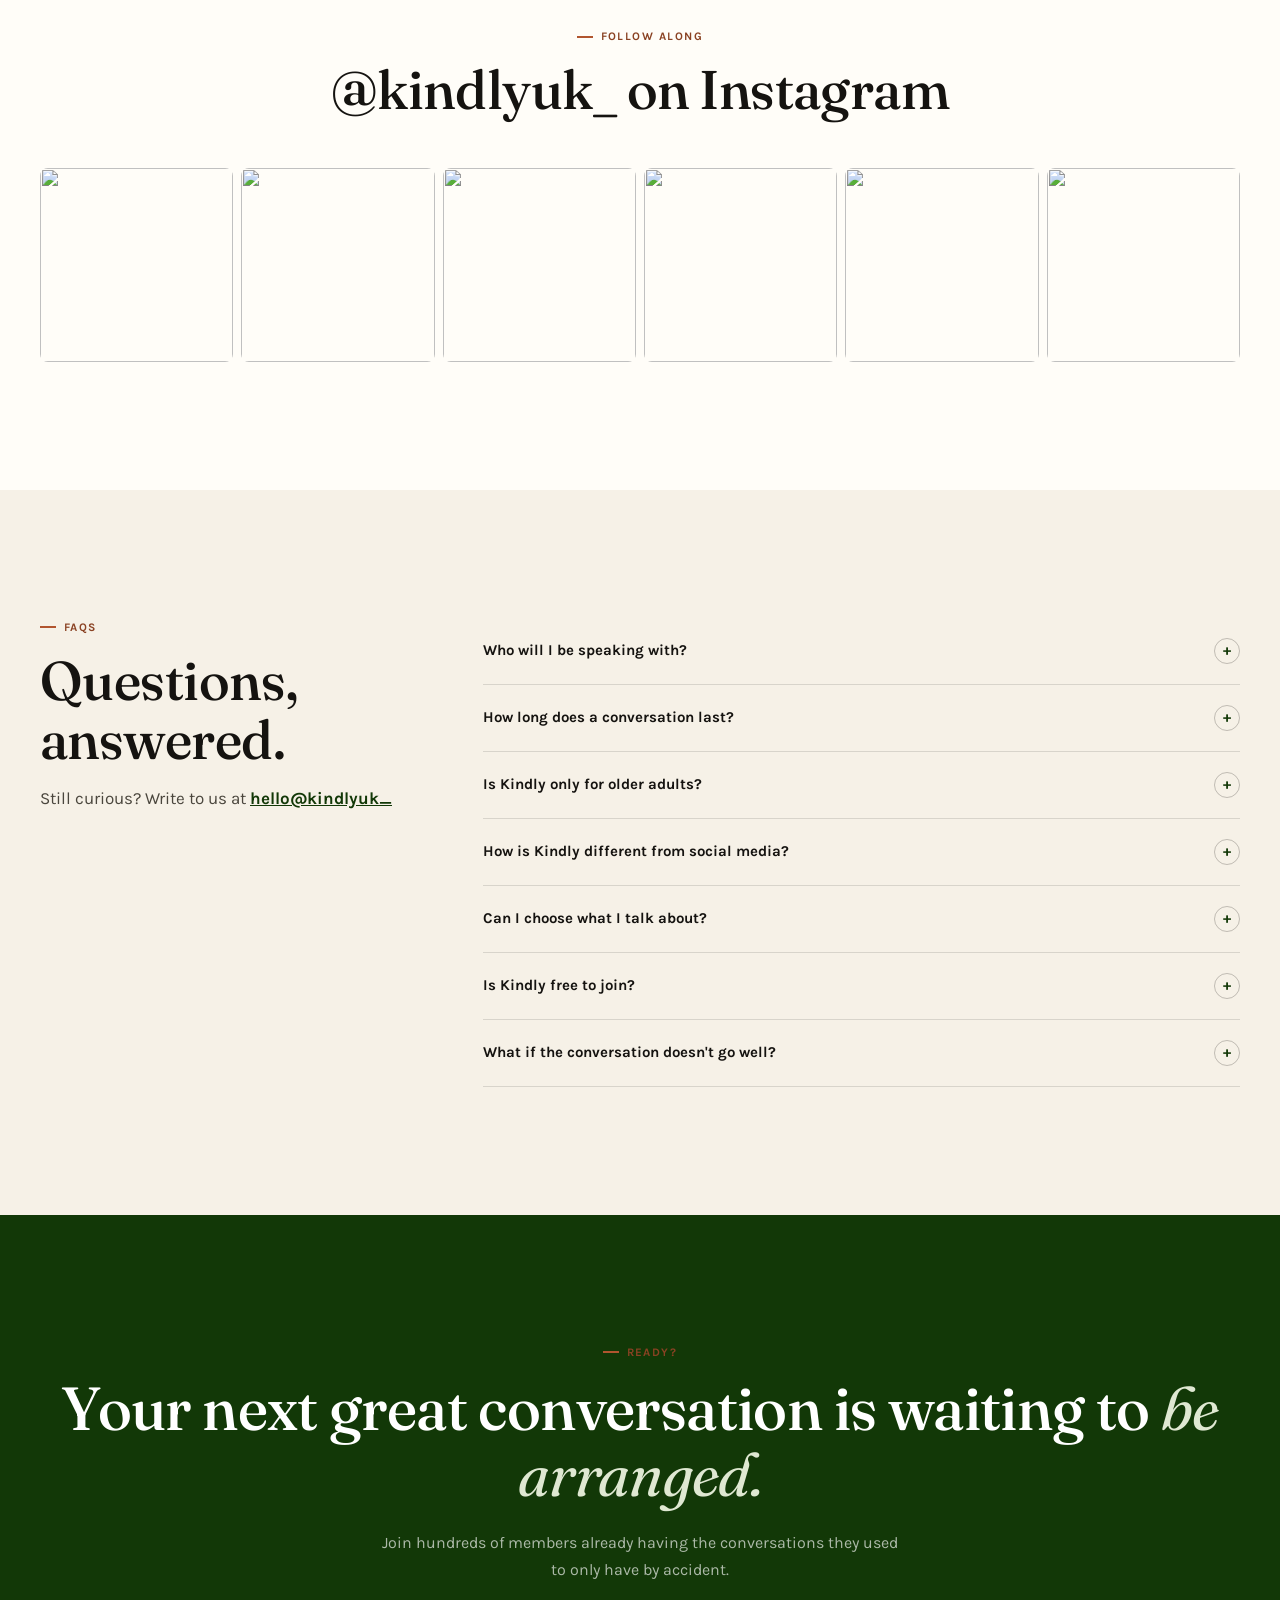
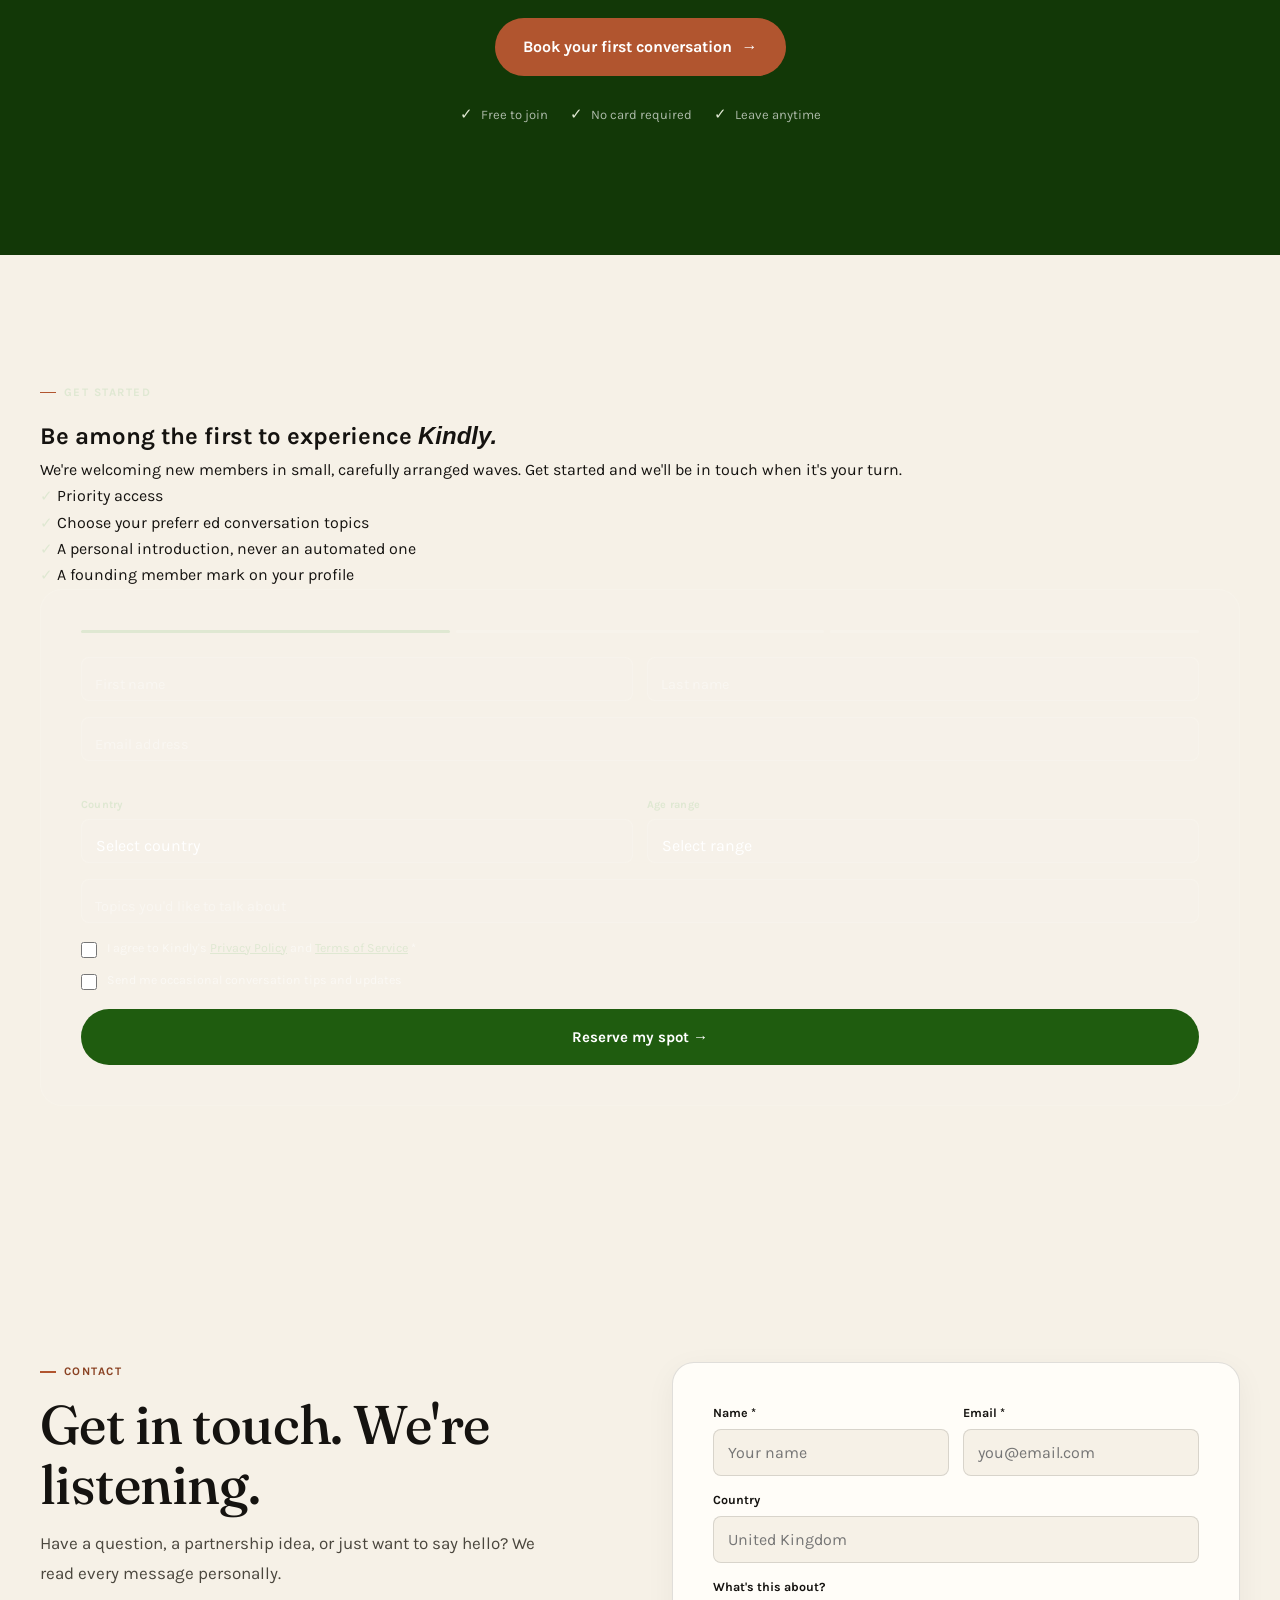
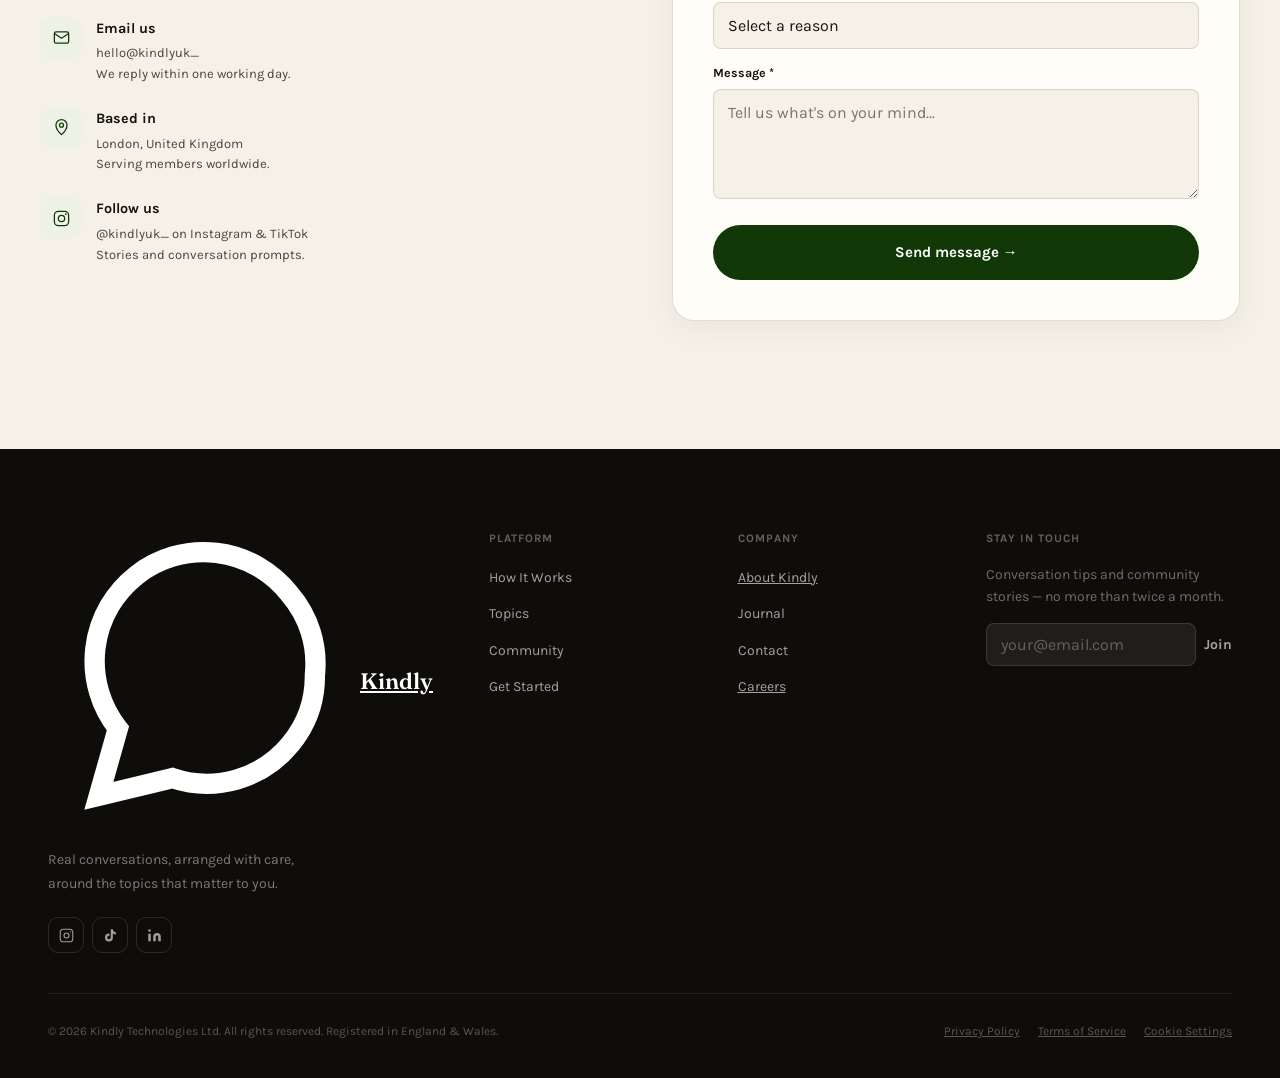
==== commit 47d51c5e: "Update community statistics and contact information" ====
--- a/index.html
+++ b/index.html
@@ -258,7 +258,7 @@
       <h2 class="h2" style="max-width:540px;margin:0 auto;">A quiet, growing community of curious people.</h2>
     </div>
     <div class="stats-grid">
-      <div class="reveal d1"><div class="stat-num" data-target="3200">0</div><div class="stat-label">Members and counting</div></div>
+      <div class="reveal d1"><div class="stat-num" data-target="500">0</div><div class="stat-label">Members and counting</div></div>
       <div class="reveal d2"><div class="stat-num" data-target="3">0</div><div class="stat-label">Countries represented</div></div>
       <div class="reveal d3"><div class="stat-num" data-target="950">0</div><div class="stat-label">Conversations arranged</div></div>
       <div class="reveal d4"><div class="stat-num" data-target="96">0</div><div class="stat-label">% would request another</div></div>
@@ -340,7 +340,7 @@
   <div class="container">
     <div class="reveal" style="text-align:center;">
       <p class="eyebrow" style="justify-content:center;">Follow along</p>
-      <h2 class="h2">@kindly.uk on Instagram</h2>
+      <h2 class="h2">@kindlyuk_ on Instagram</h2>
     </div>
     <div class="insta-grid reveal d1" id="insta-grid"></div>
   </div>
@@ -353,7 +353,7 @@
       <div class="reveal">
         <p class="eyebrow">FAQs</p>
         <h2 class="h2">Questions, answered.</h2>
-        <p class="sub" style="margin-top:14px;">Still curious? Write to us at <a href="mailto:hello@kindly.uk" style="color:var(--forest-dark);font-weight:700;">hello@kindly.uk</a></p>
+        <p class="sub" style="margin-top:14px;">Still curious? Write to us at <a href="mailto:hello@kindlyuk_" style="color:var(--forest-dark);font-weight:700;">hello@kindlyuk_</a></p>
       </div>
       <div class="faq-list reveal d1" id="faq-list"></div>
     </div>
@@ -382,10 +382,10 @@
       <div class="reveal">
         <p class="eyebrow" style="color:var(--sage);">Get Started</p>
         <h2 class="Get Started-headline">Be among the first to experience <em>Kindly.</em></h2>
-        <p class="Get Started-sub">We're welcoming new members in small, carefully arranged waves. Get Started and we'll be in touch when it's your turn.</p>
+        <p class="Get Started-sub">We're welcoming new members in small, carefully arranged waves. Get started and we'll be in touch when it's your turn.</p>
         <div class="Get Started-perks">
           <div class="Get Started-perk"><span class="perk-check">&#10003;</span> Priority access </div>
-          <div class="Get Started-perk"><span class="perk-check">&#10003;</span> Choose your preferred conversation topics</div>
+          <div class="Get Started-perk"><span class="perk-check">&#10003;</span> Choose your preferr ed conversation topics</div>
           <div class="Get Started-perk"><span class="perk-check">&#10003;</span> A personal introduction, never an automated one</div>
           <div class="Get Started-perk"><span class="perk-check">&#10003;</span> A founding member mark on your profile</div>
         </div>
@@ -418,11 +418,9 @@
                 <span class="fl-select-label">Country</span>
                 <select class="form-select" name="country" required>
                   <option value="">Select country</option>
-                  <option value="GB">United Kingdom</option>
-                  <option value="NG">Nigeria</option>
-                  <option value="US">United States</option>
-                  <option value="CA">Canada</option>
-                  <option value="AU">Australia</option>
+                  <option value="GB">England</option>
+                  <option value="CA">Scotland</option>
+                  <option value="AU">Wales</option>
                   <option value="IE">Ireland</option>
                   <option value="other">Other</option>
                 </select>
@@ -453,7 +451,7 @@
           <div class="form-success" id="form-success">
             <div class="success-check"><svg viewBox="0 0 24 24"><path d="M5 13l4 4L19 7"/></svg></div>
             <h3>You're on the list.</h3>
-            <p>We'll reach out with your invitation shortly. Follow @kindly.uk for updates in the meantime.</p>
+            <p>We'll reach out with your invitation shortly. Follow @kindlyuk_ for updates in the meantime.</p>
           </div>
         </div>
       </div>
@@ -472,7 +470,7 @@
         <div class="contact-info">
           <div class="contact-info-item">
             <div class="contact-icon"><svg viewBox="0 0 24 24" fill="none" stroke="currentColor"><rect x="3" y="5" width="18" height="14" rx="2"/><path d="M3 7l9 6 9-6"/></svg></div>
-            <div><h4>Email us</h4><p>hello@kindly.uk<br>We reply within one working day.</p></div>
+            <div><h4>Email us</h4><p>hello@kindlyuk_<br>We reply within one working day.</p></div>
           </div>
           <div class="contact-info-item">
             <div class="contact-icon"><svg viewBox="0 0 24 24" fill="none" stroke="currentColor"><path d="M12 21s7-6.5 7-12a7 7 0 10-14 0c0 5.5 7 12 7 12z"/><circle cx="12" cy="9" r="2.5"/></svg></div>
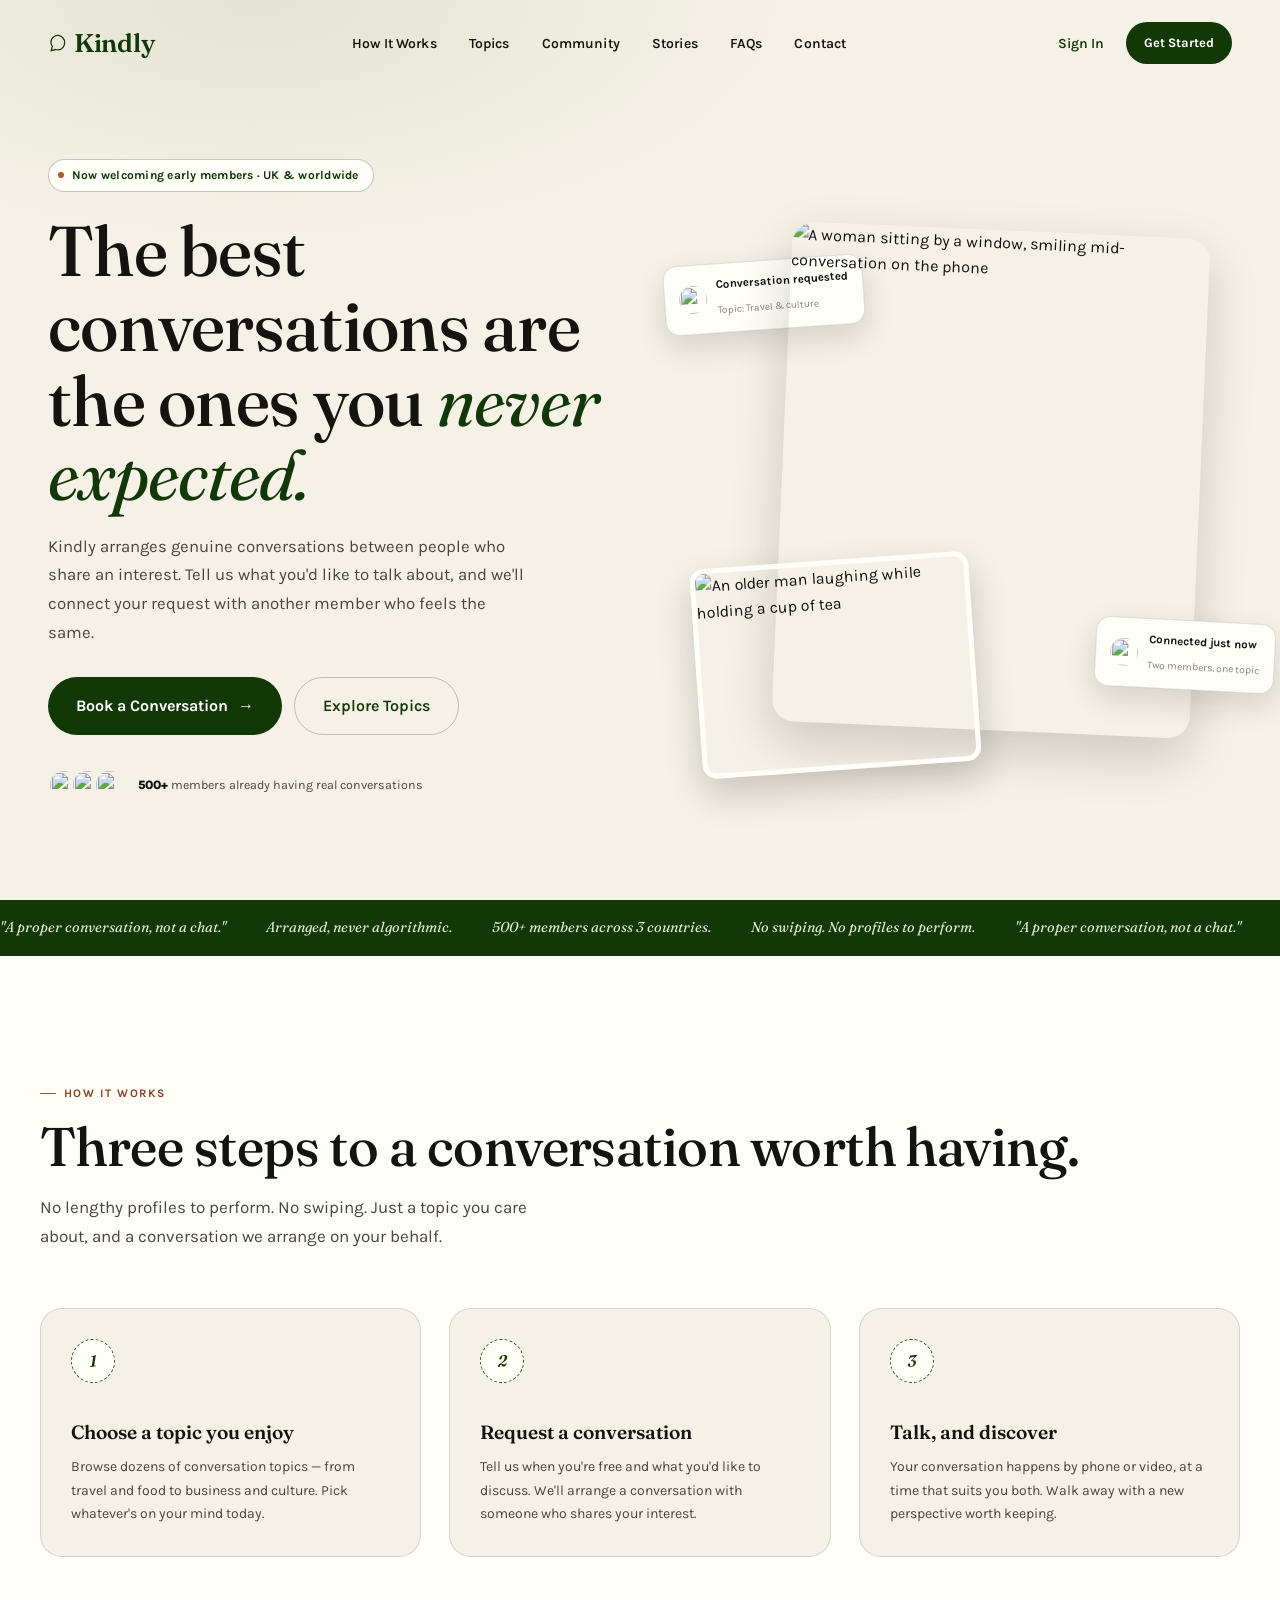
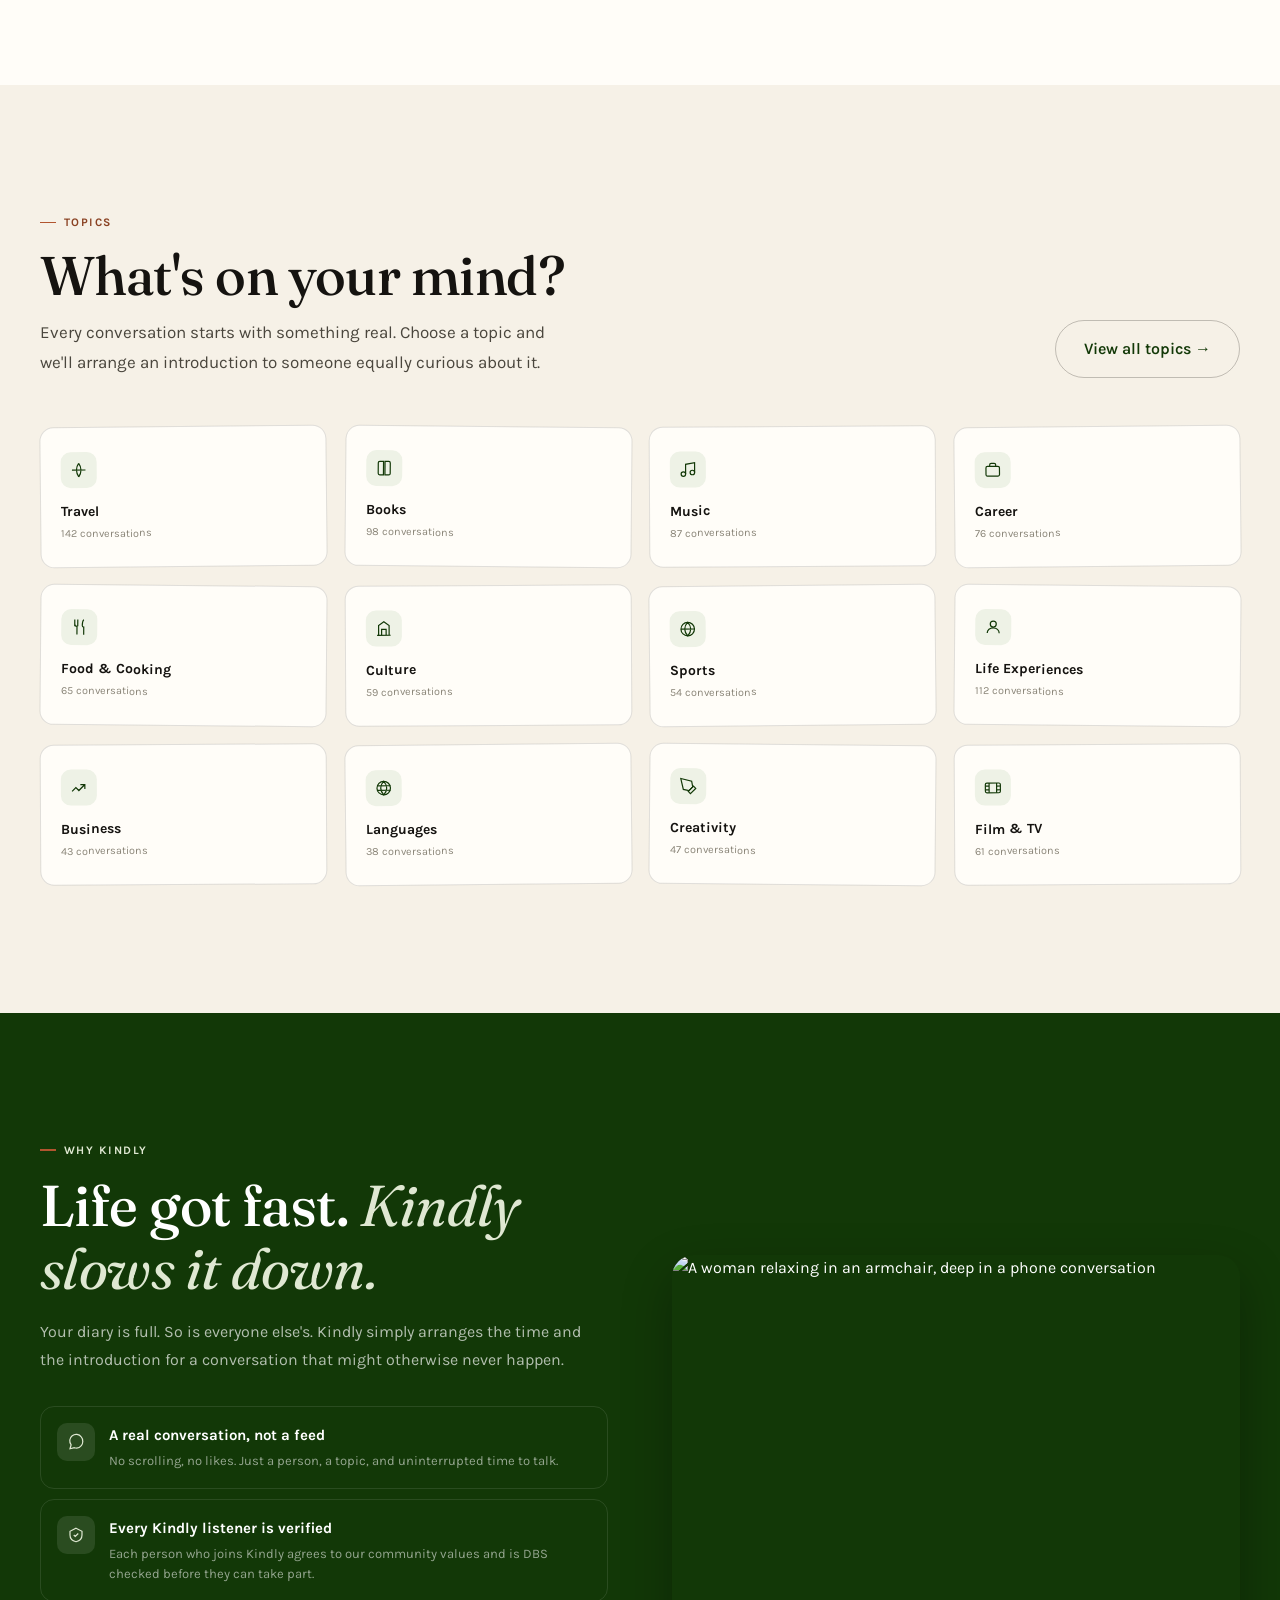
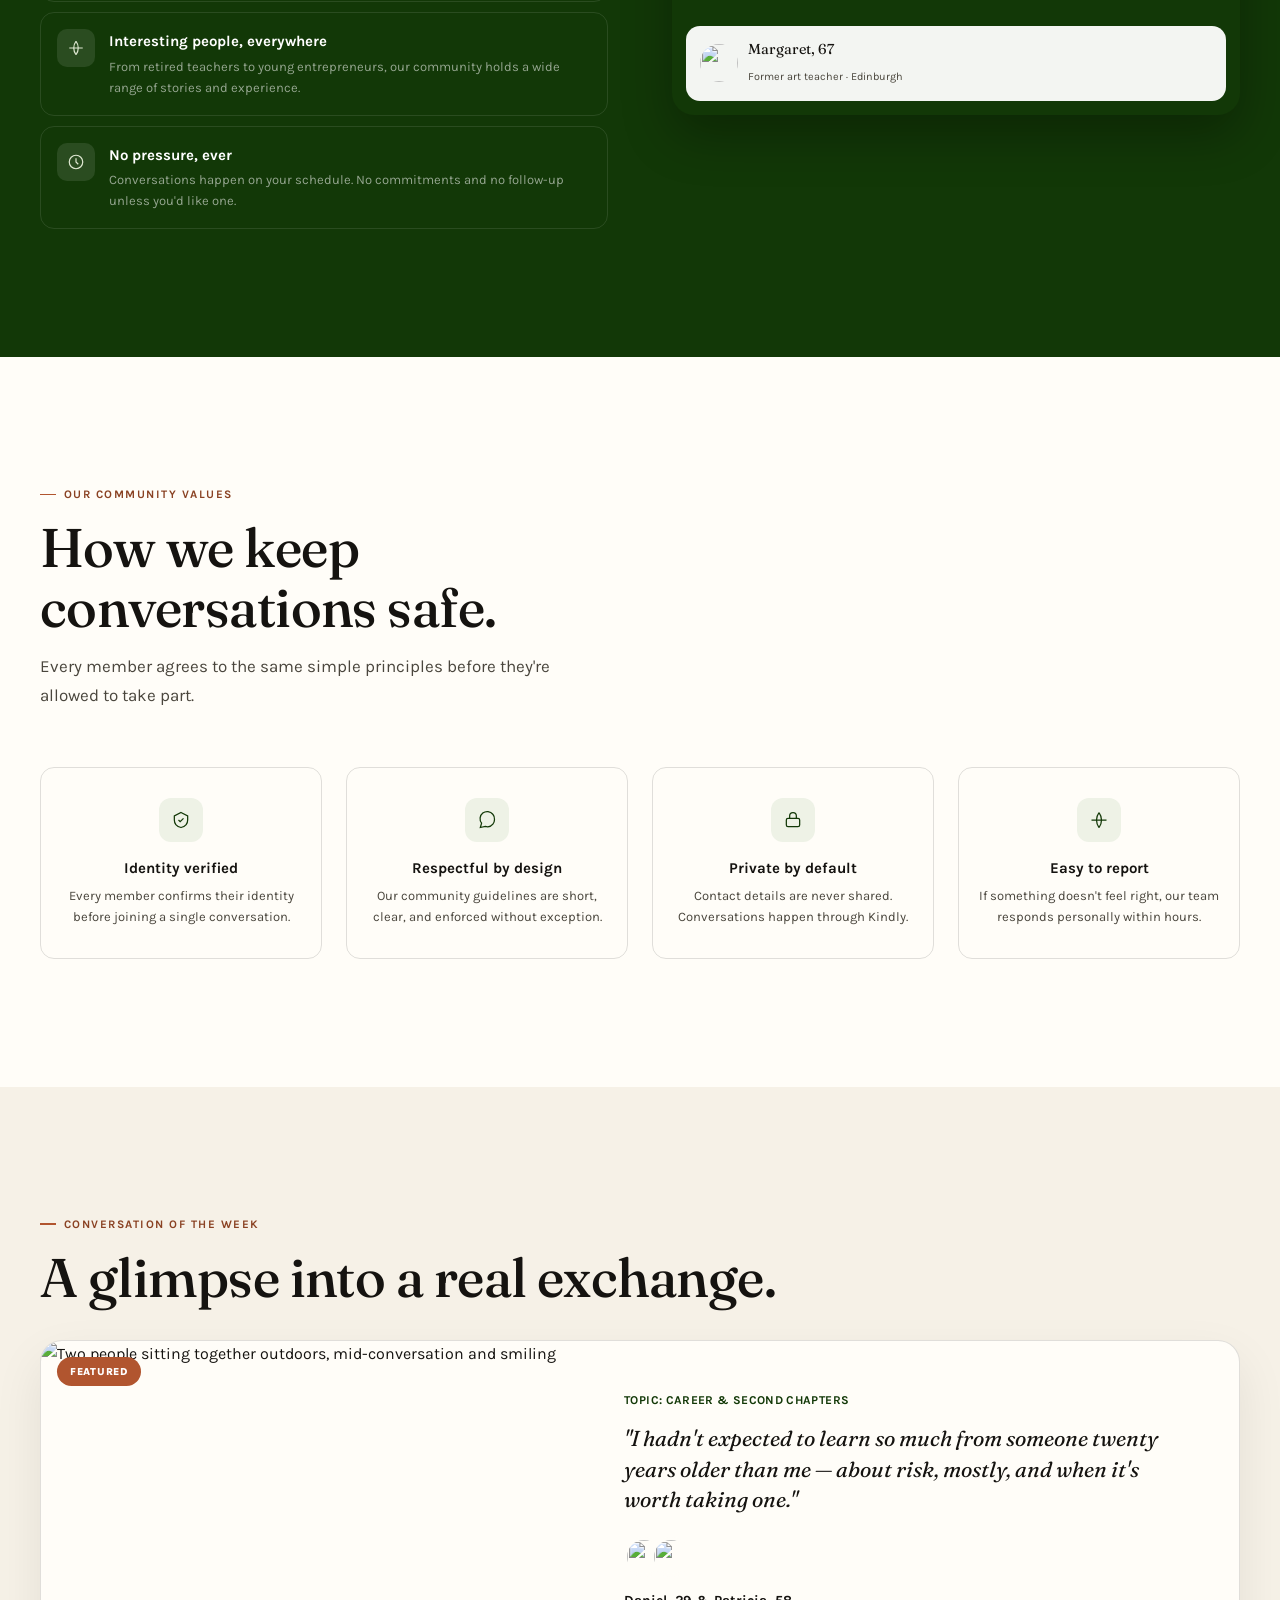
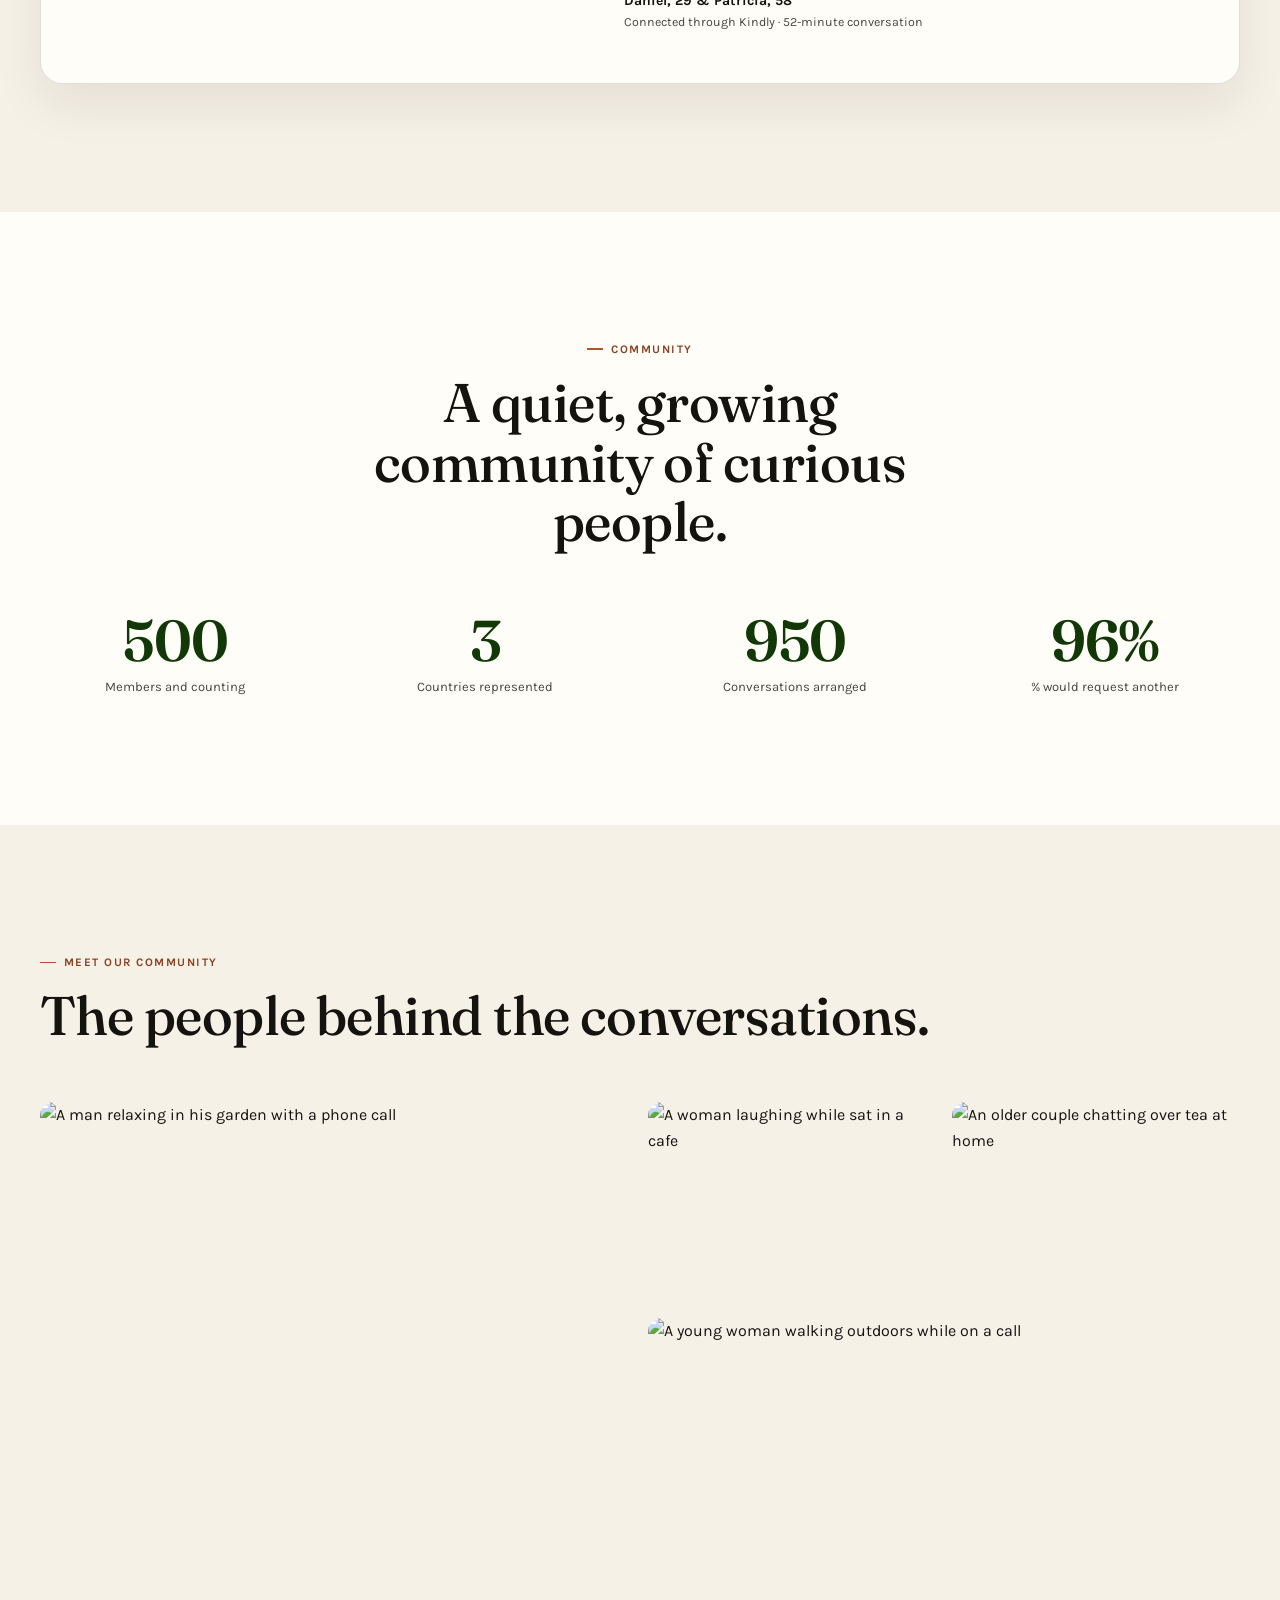
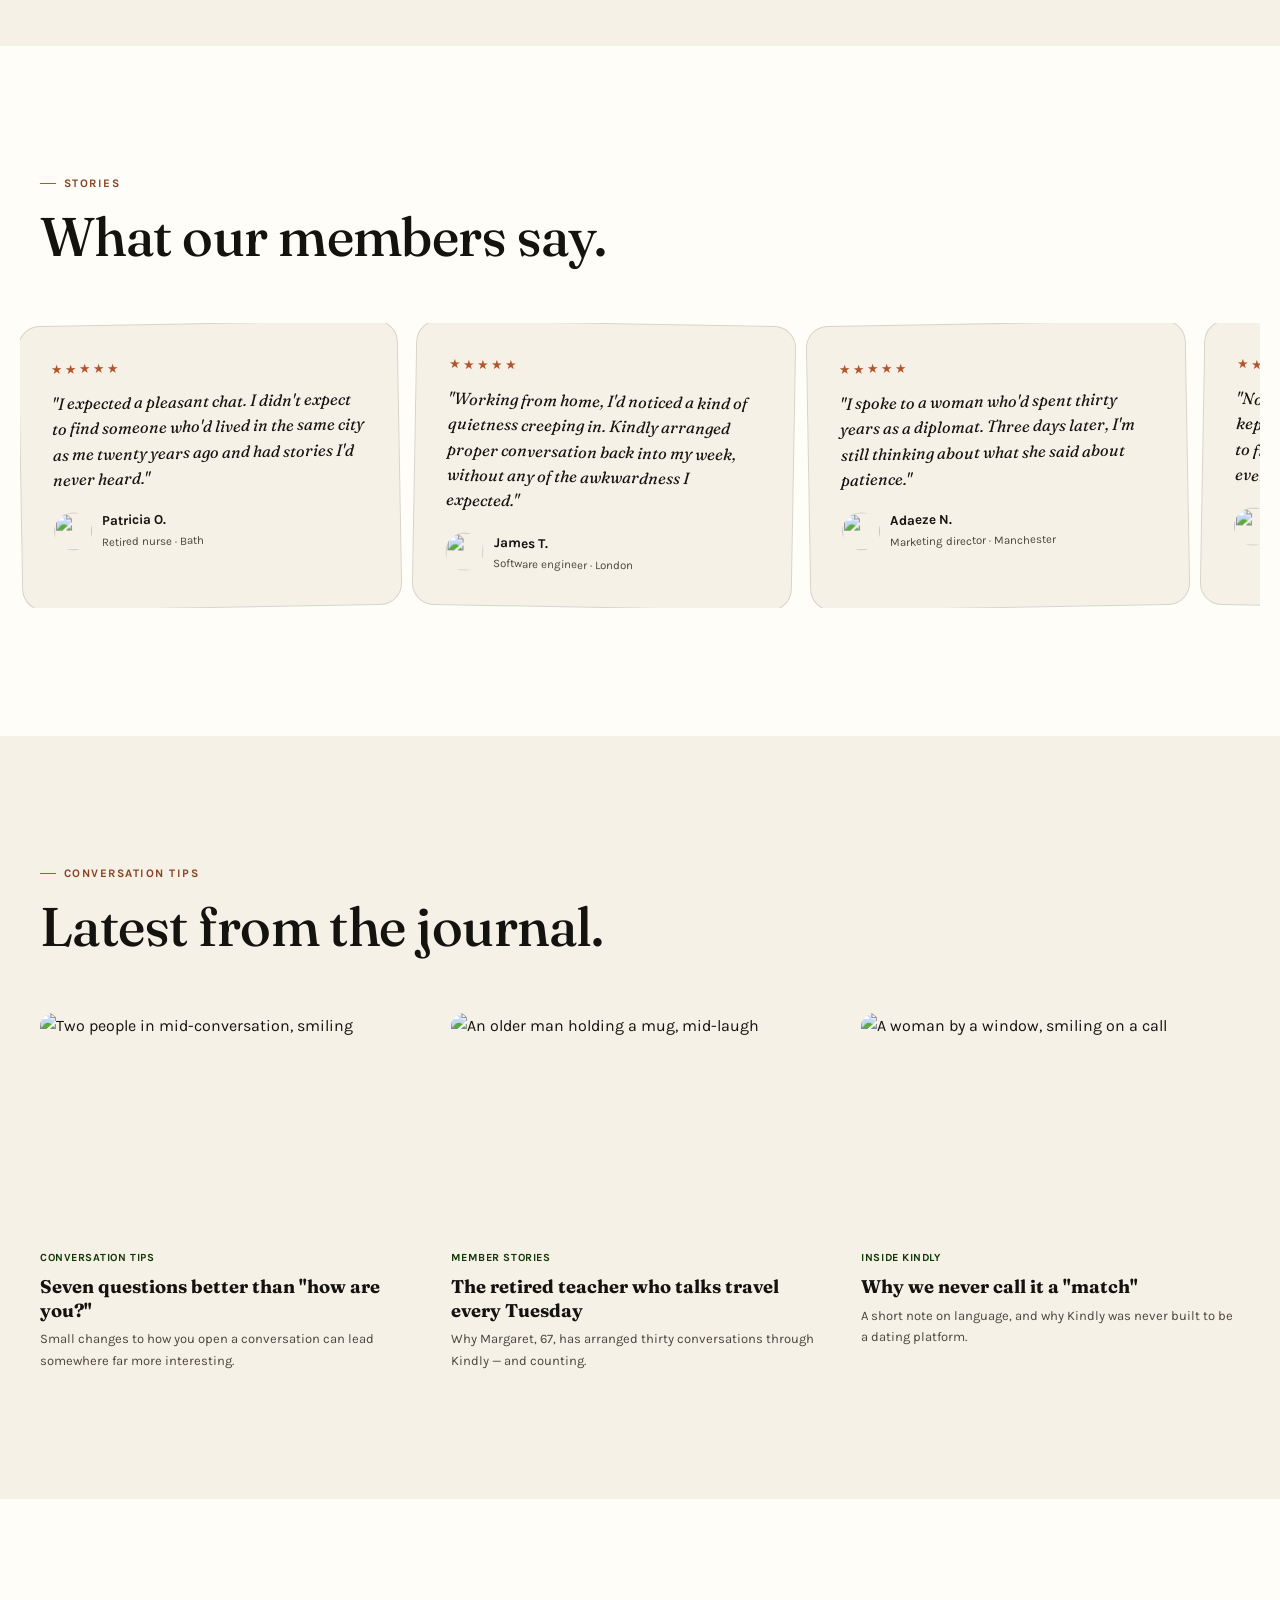
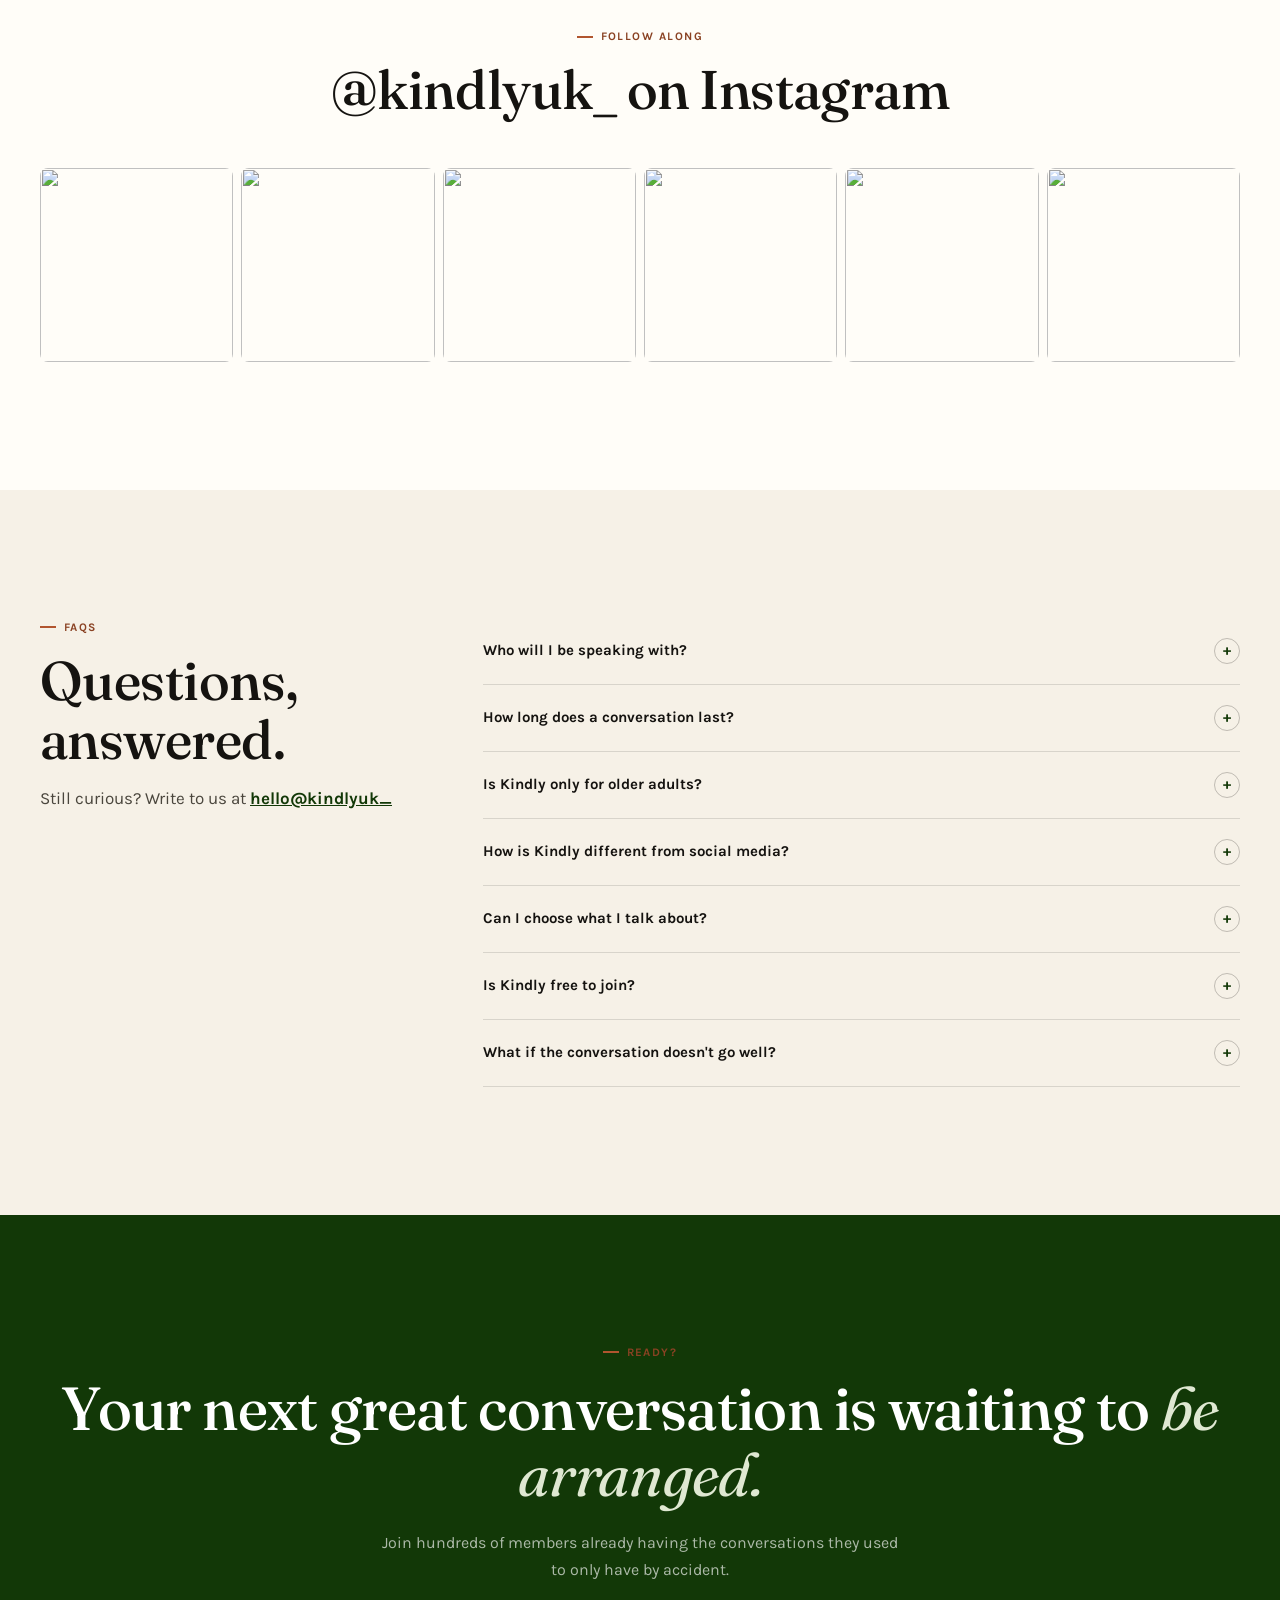
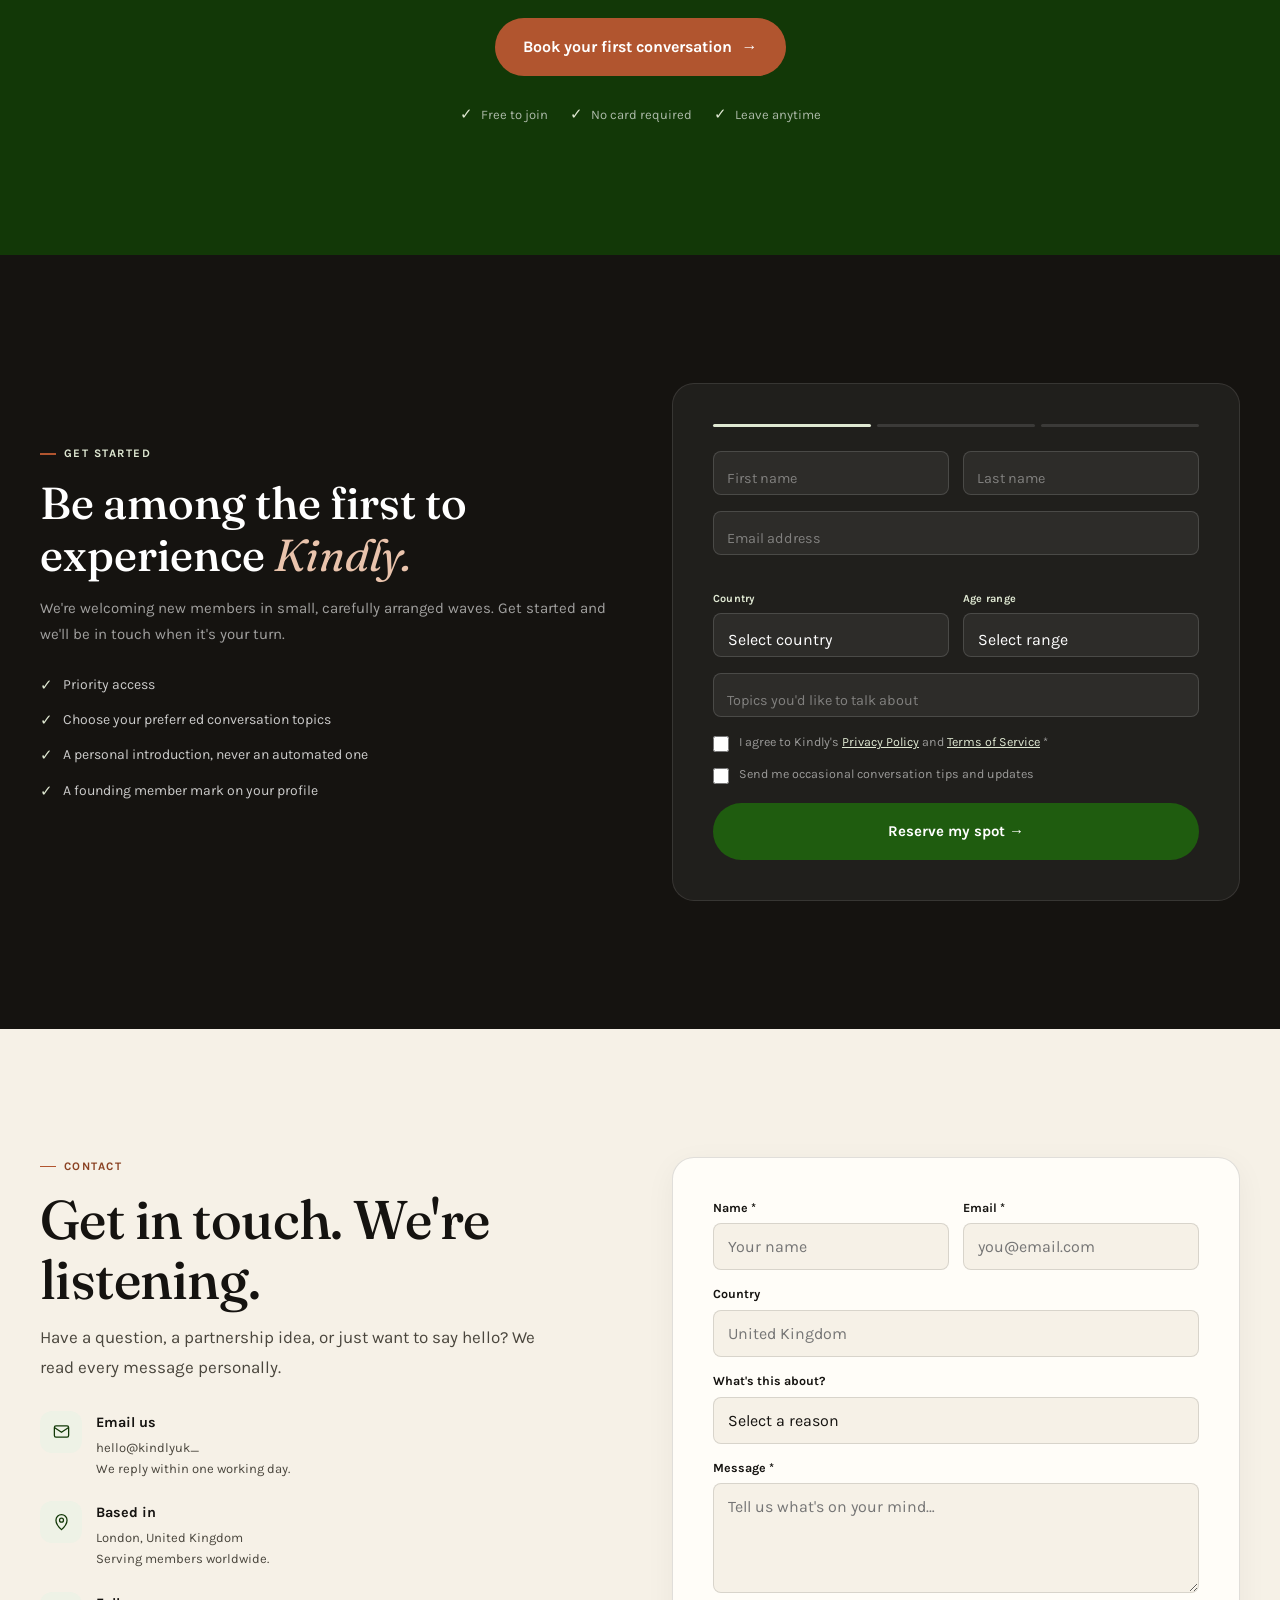
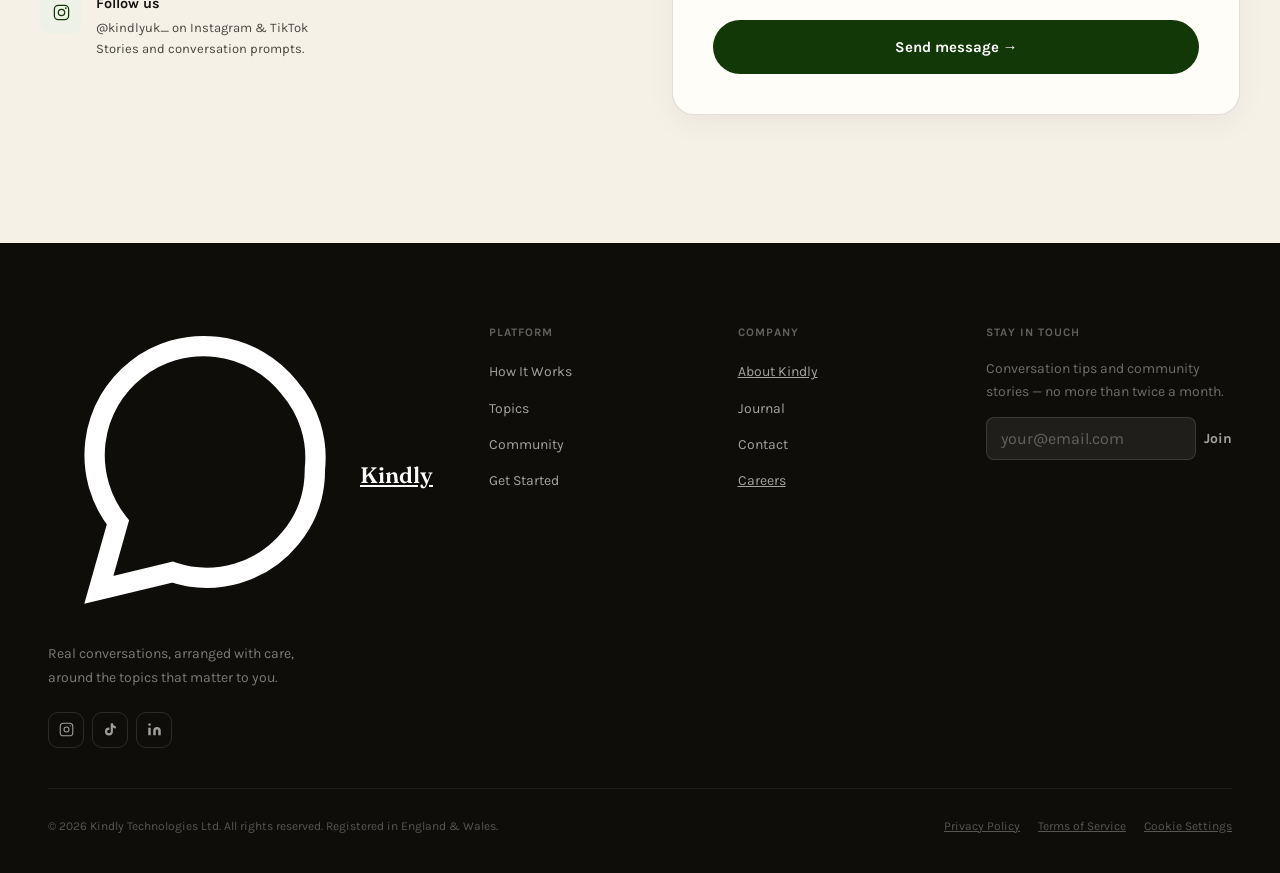
==== commit 61252a7f: "Rename 'Get Started' section to 'Waitlist'" ====
--- a/index.html
+++ b/index.html
@@ -3,7 +3,7 @@
 <head>
 <meta charset="UTF-8">
 <meta name="viewport" content="width=device-width, initial-scale=1.0">
-<title>Kindly — Real Conversations. Arranged With Care.</title>
+<title>Kindly A Friendly Voice.</title>
 <meta name="description" content="Kindly arranges genuine conversations between people and our DBS checked listeners.">
 <meta property="og:title" content="Kindly — The best conversations are the ones you never expected.">
 <meta property="og:description" content="Kindly arranges genuine conversations between people who share an interest.">
@@ -376,18 +376,18 @@
 </section>
 
 <!-- ============ Get Started ============ -->
-<section class="Get Started-section" id="Get Started">
-  <div class="container">
-    <div class="Get Started-inner">
+<section class="waitlist-section" id="Get Started">
+  <div class="container">
+    <div class="waitlist-inner">
       <div class="reveal">
         <p class="eyebrow" style="color:var(--sage);">Get Started</p>
-        <h2 class="Get Started-headline">Be among the first to experience <em>Kindly.</em></h2>
-        <p class="Get Started-sub">We're welcoming new members in small, carefully arranged waves. Get started and we'll be in touch when it's your turn.</p>
-        <div class="Get Started-perks">
-          <div class="Get Started-perk"><span class="perk-check">&#10003;</span> Priority access </div>
-          <div class="Get Started-perk"><span class="perk-check">&#10003;</span> Choose your preferr ed conversation topics</div>
-          <div class="Get Started-perk"><span class="perk-check">&#10003;</span> A personal introduction, never an automated one</div>
-          <div class="Get Started-perk"><span class="perk-check">&#10003;</span> A founding member mark on your profile</div>
+        <h2 class="waitlist-headline">Be among the first to experience <em>Kindly.</em></h2>
+        <p class="waitlist-sub">We're welcoming new members in small, carefully arranged waves. Get started and we'll be in touch when it's your turn.</p>
+        <div class="waitlist-perks">
+          <div class="waitlist-perk"><span class="perk-check">&#10003;</span> Priority access </div>
+          <div class="waitlist-perk"><span class="perk-check">&#10003;</span> Choose your preferr ed conversation topics</div>
+          <div class="waitlist-perk"><span class="perk-check">&#10003;</span> A personal introduction, never an automated one</div>
+          <div class="waitlist-perk"><span class="perk-check">&#10003;</span> A founding member mark on your profile</div>
         </div>
       </div>
       <div class="reveal d2">
@@ -397,7 +397,7 @@
             <div class="form-progress-seg" data-step-indicator="2"></div>
             <div class="form-progress-seg" data-step-indicator="3"></div>
           </div>
-          <form id="Get Started-form" novalidate>
+          <form id="waitlist-form" novalidate>
             <div class="form-row">
               <div class="fl-group">
                 <input class="fl-input" type="text" name="first_name" placeholder=" " required>
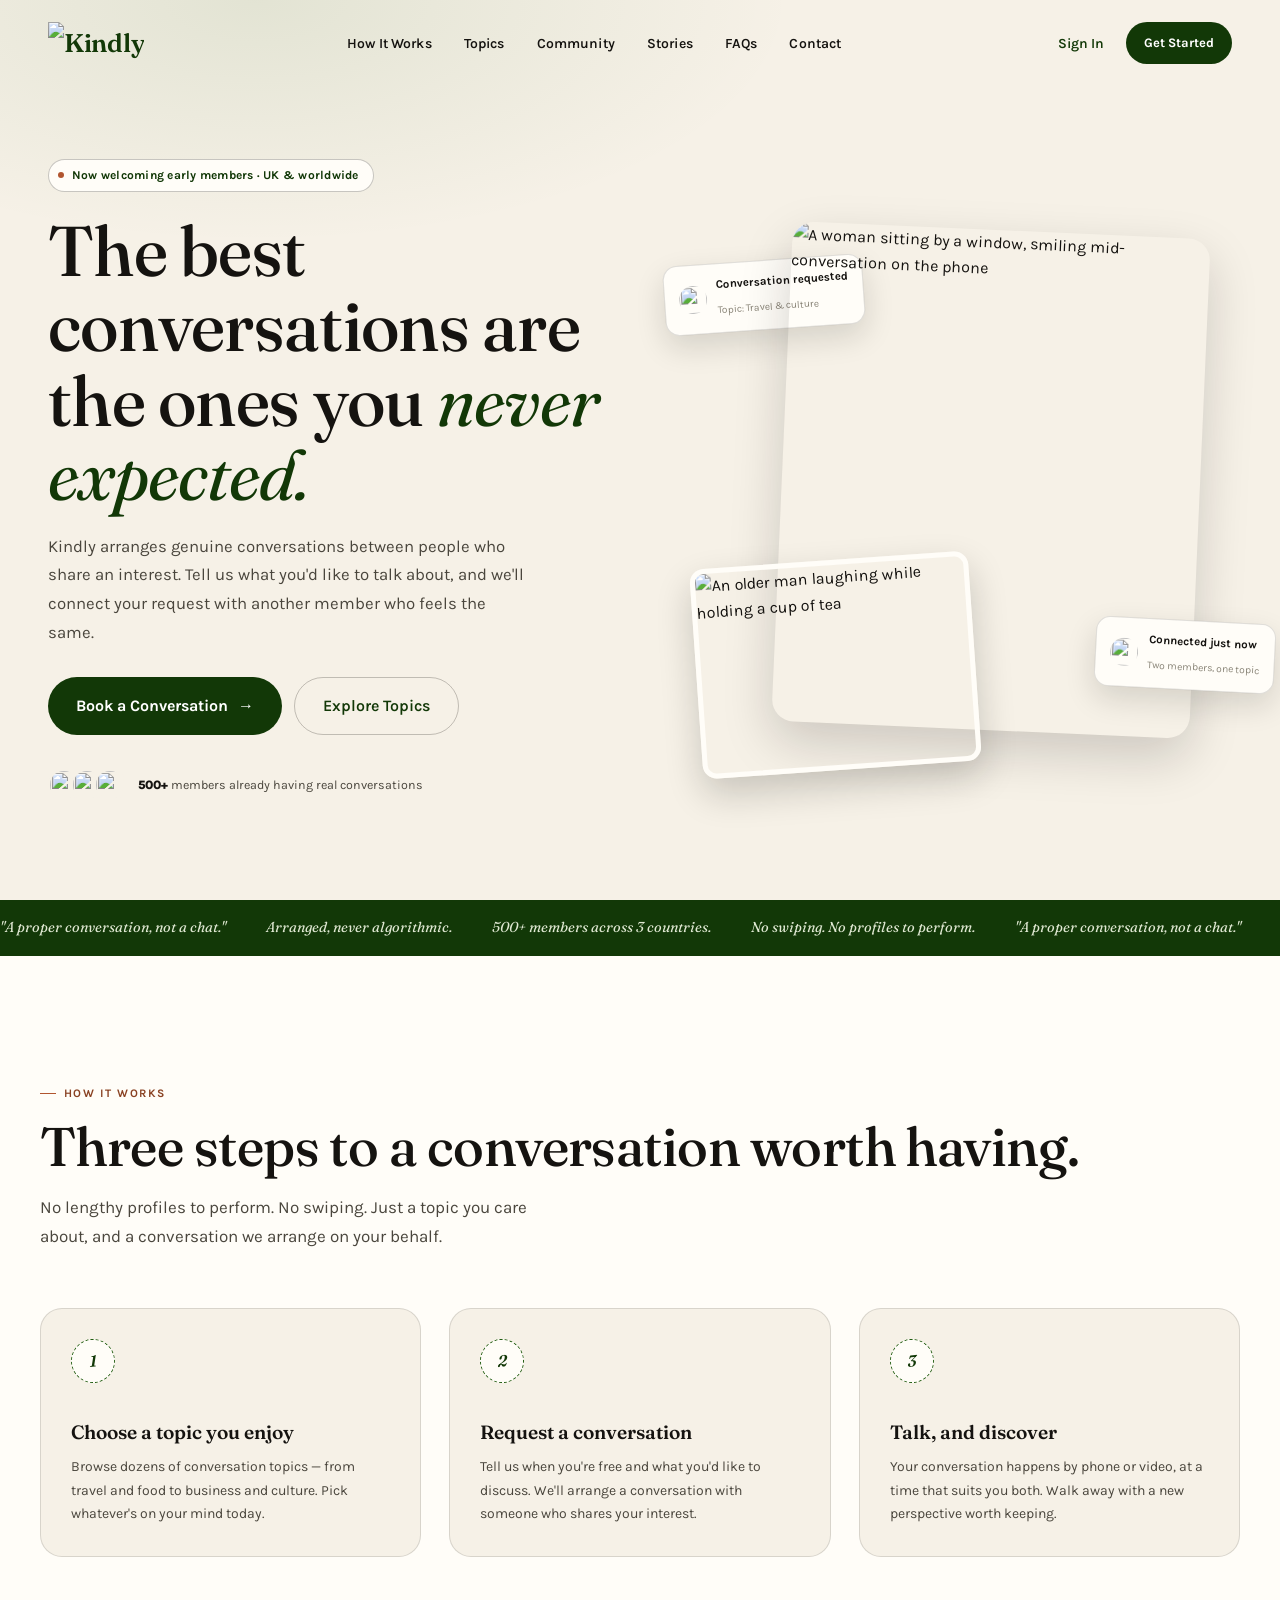
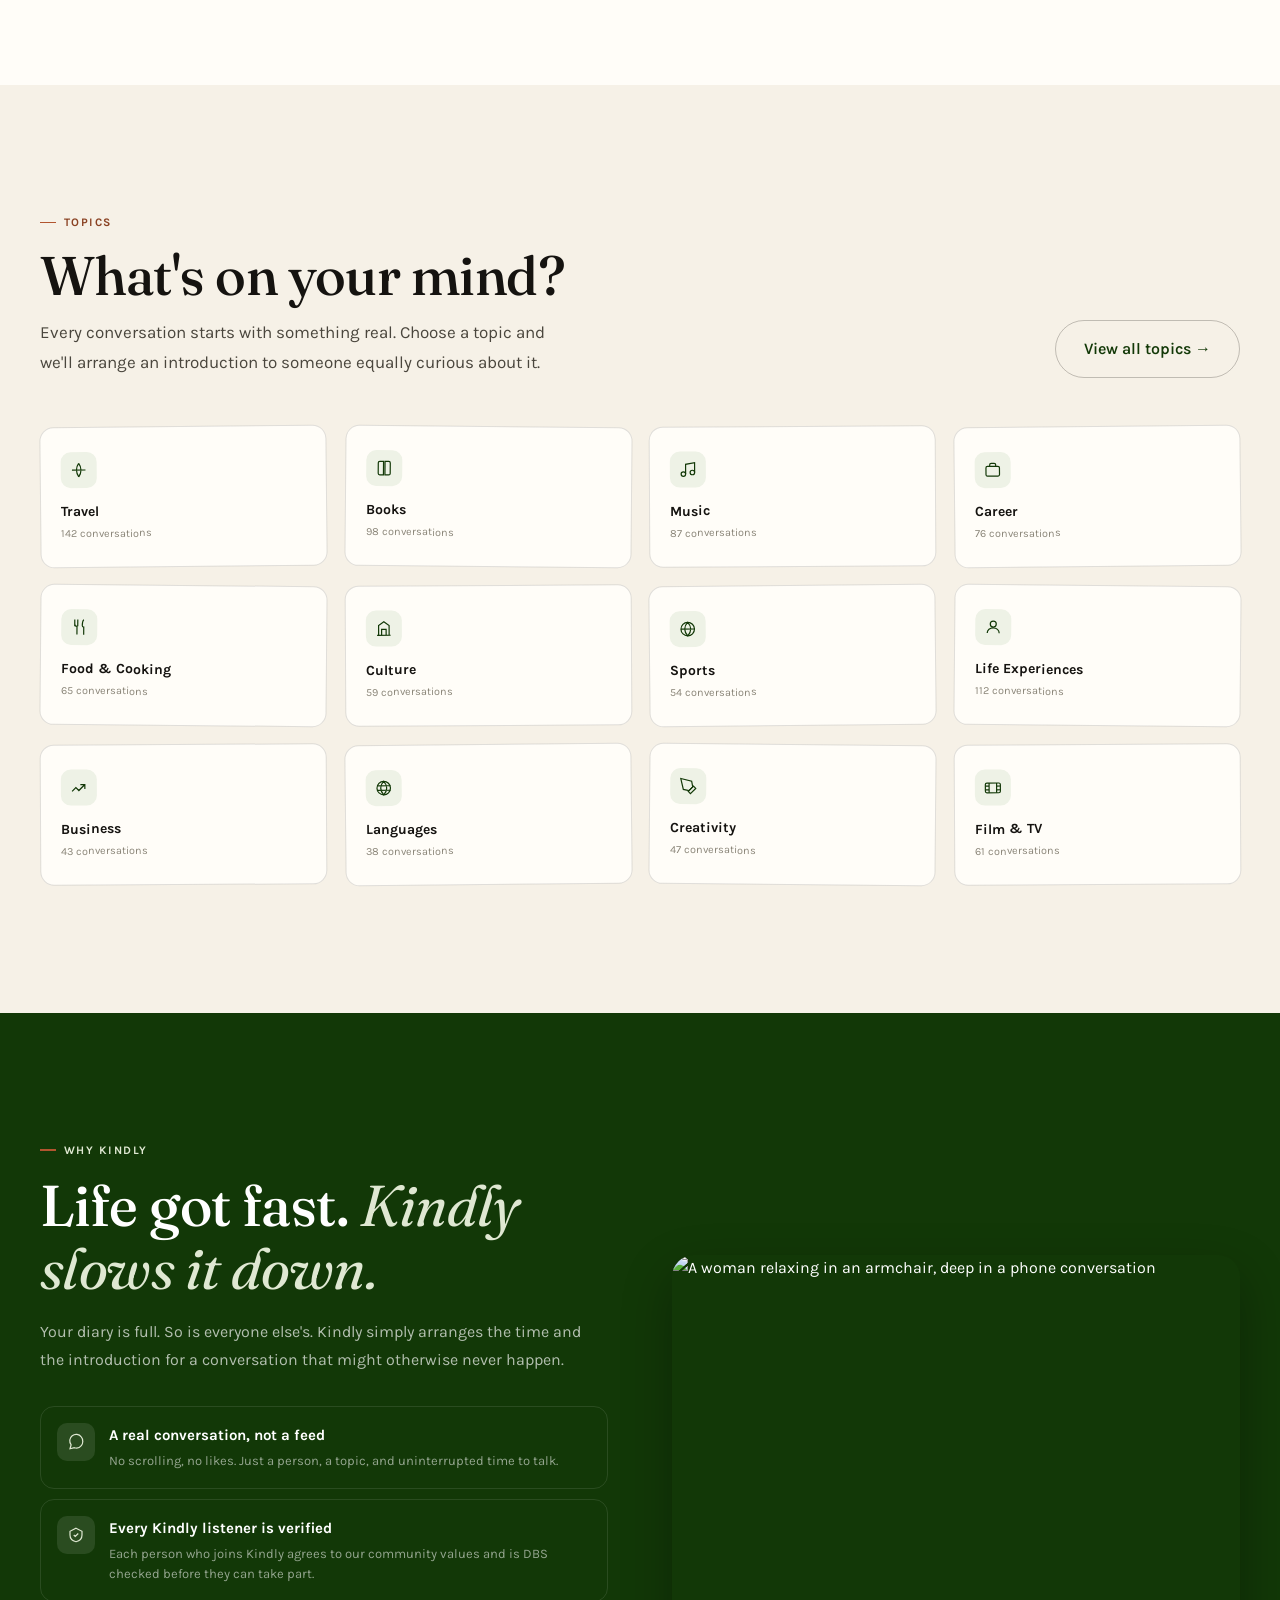
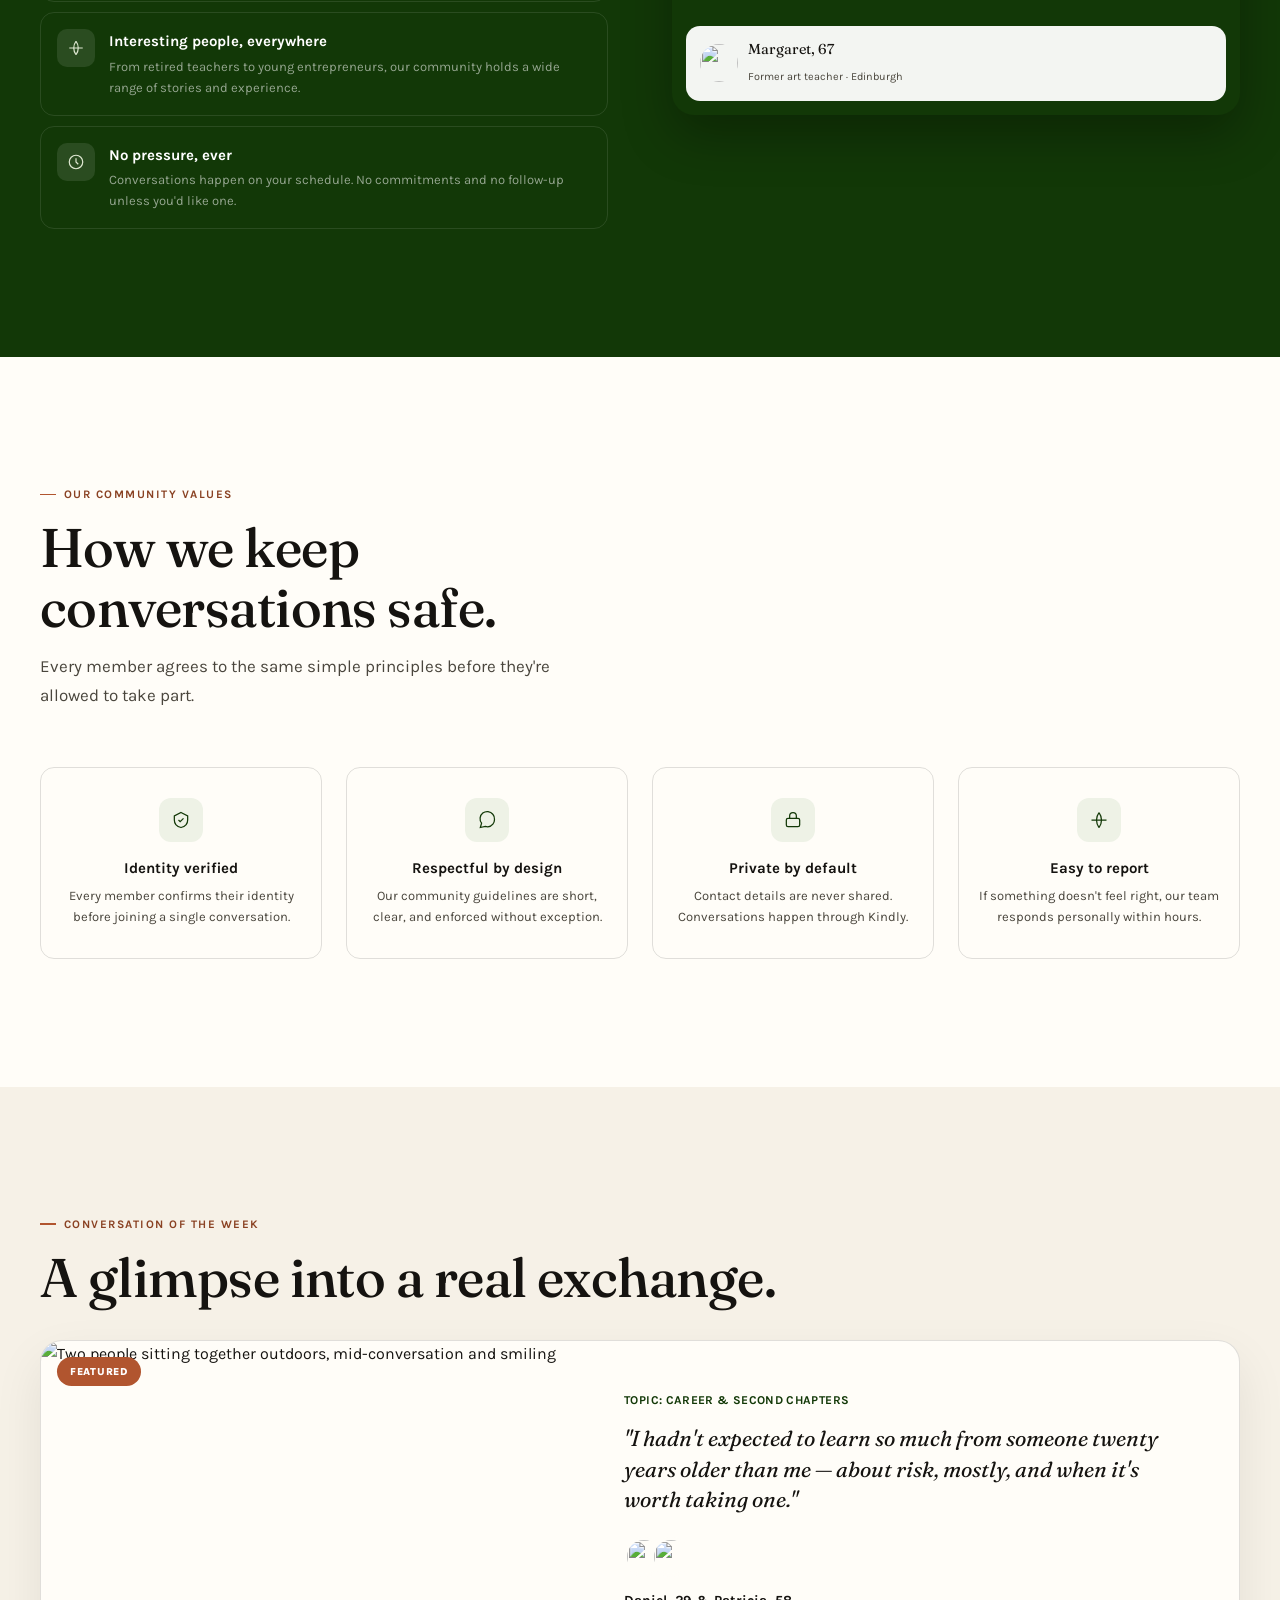
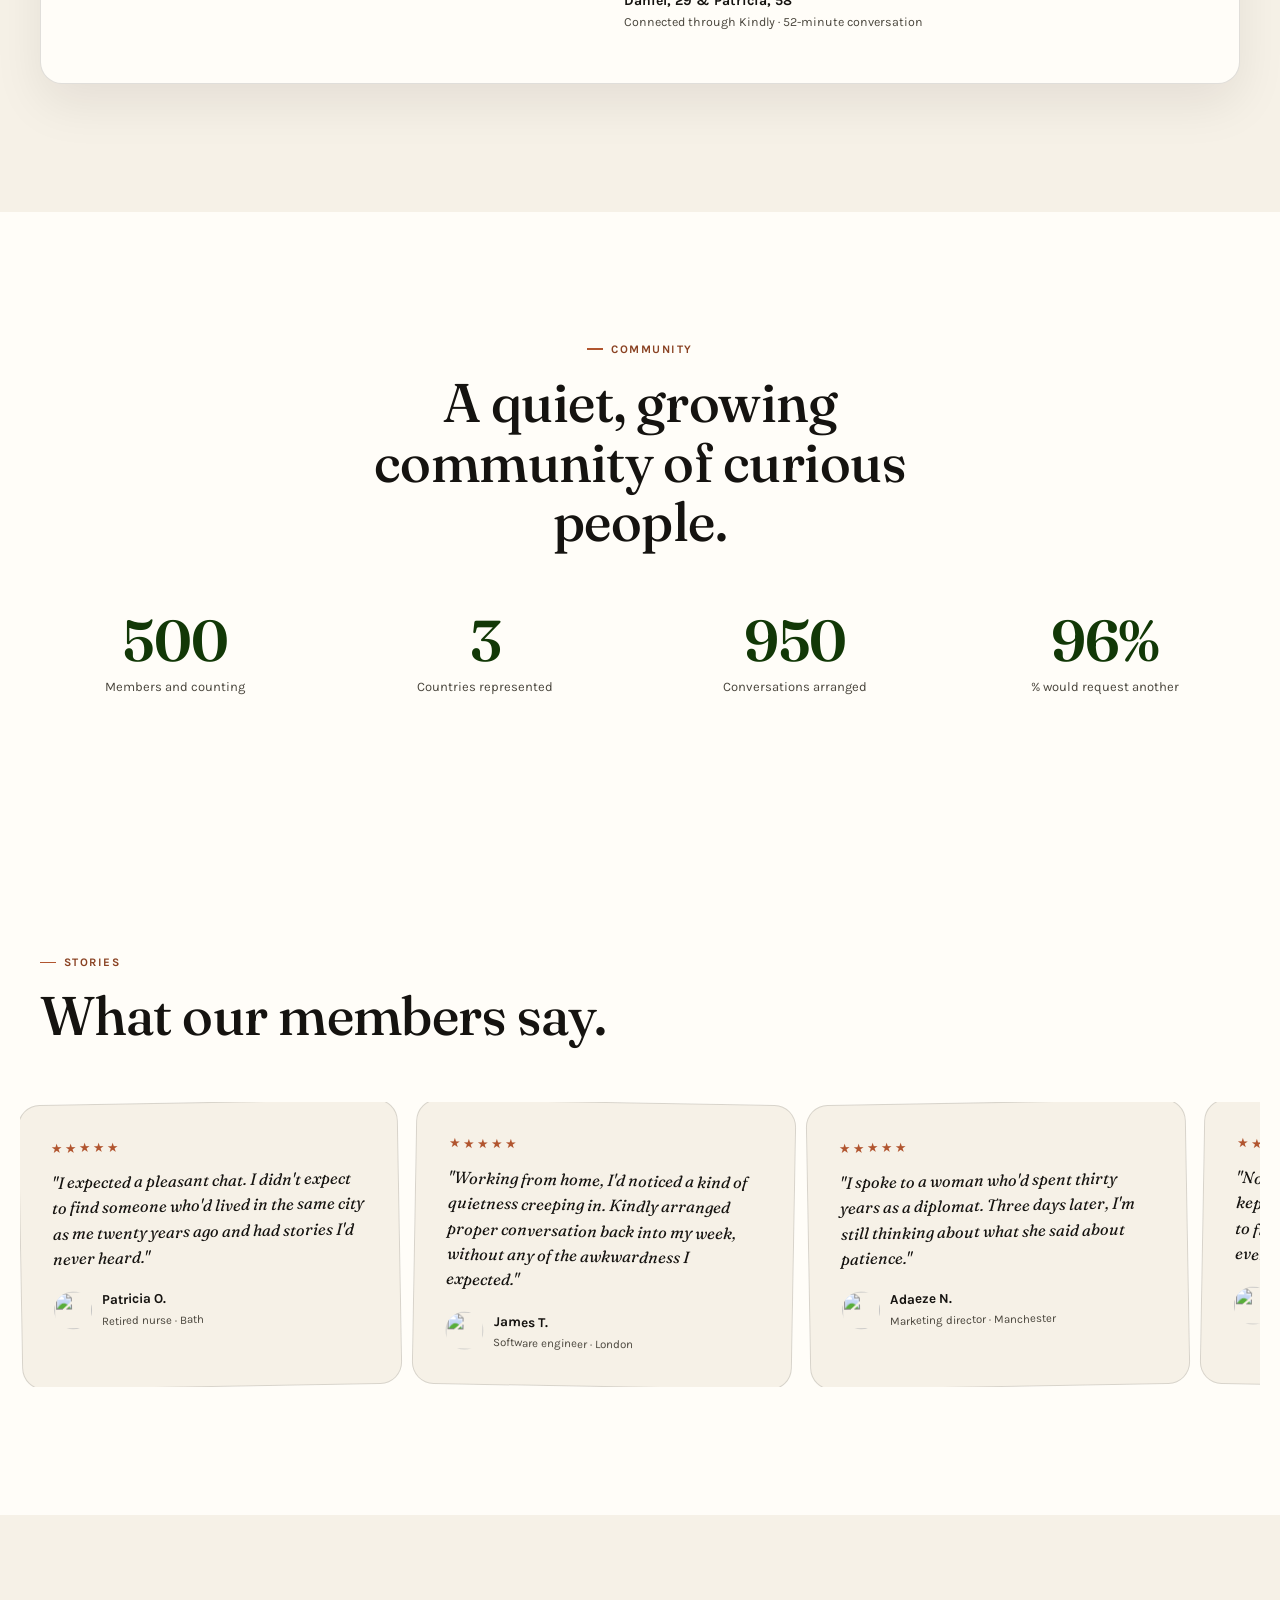
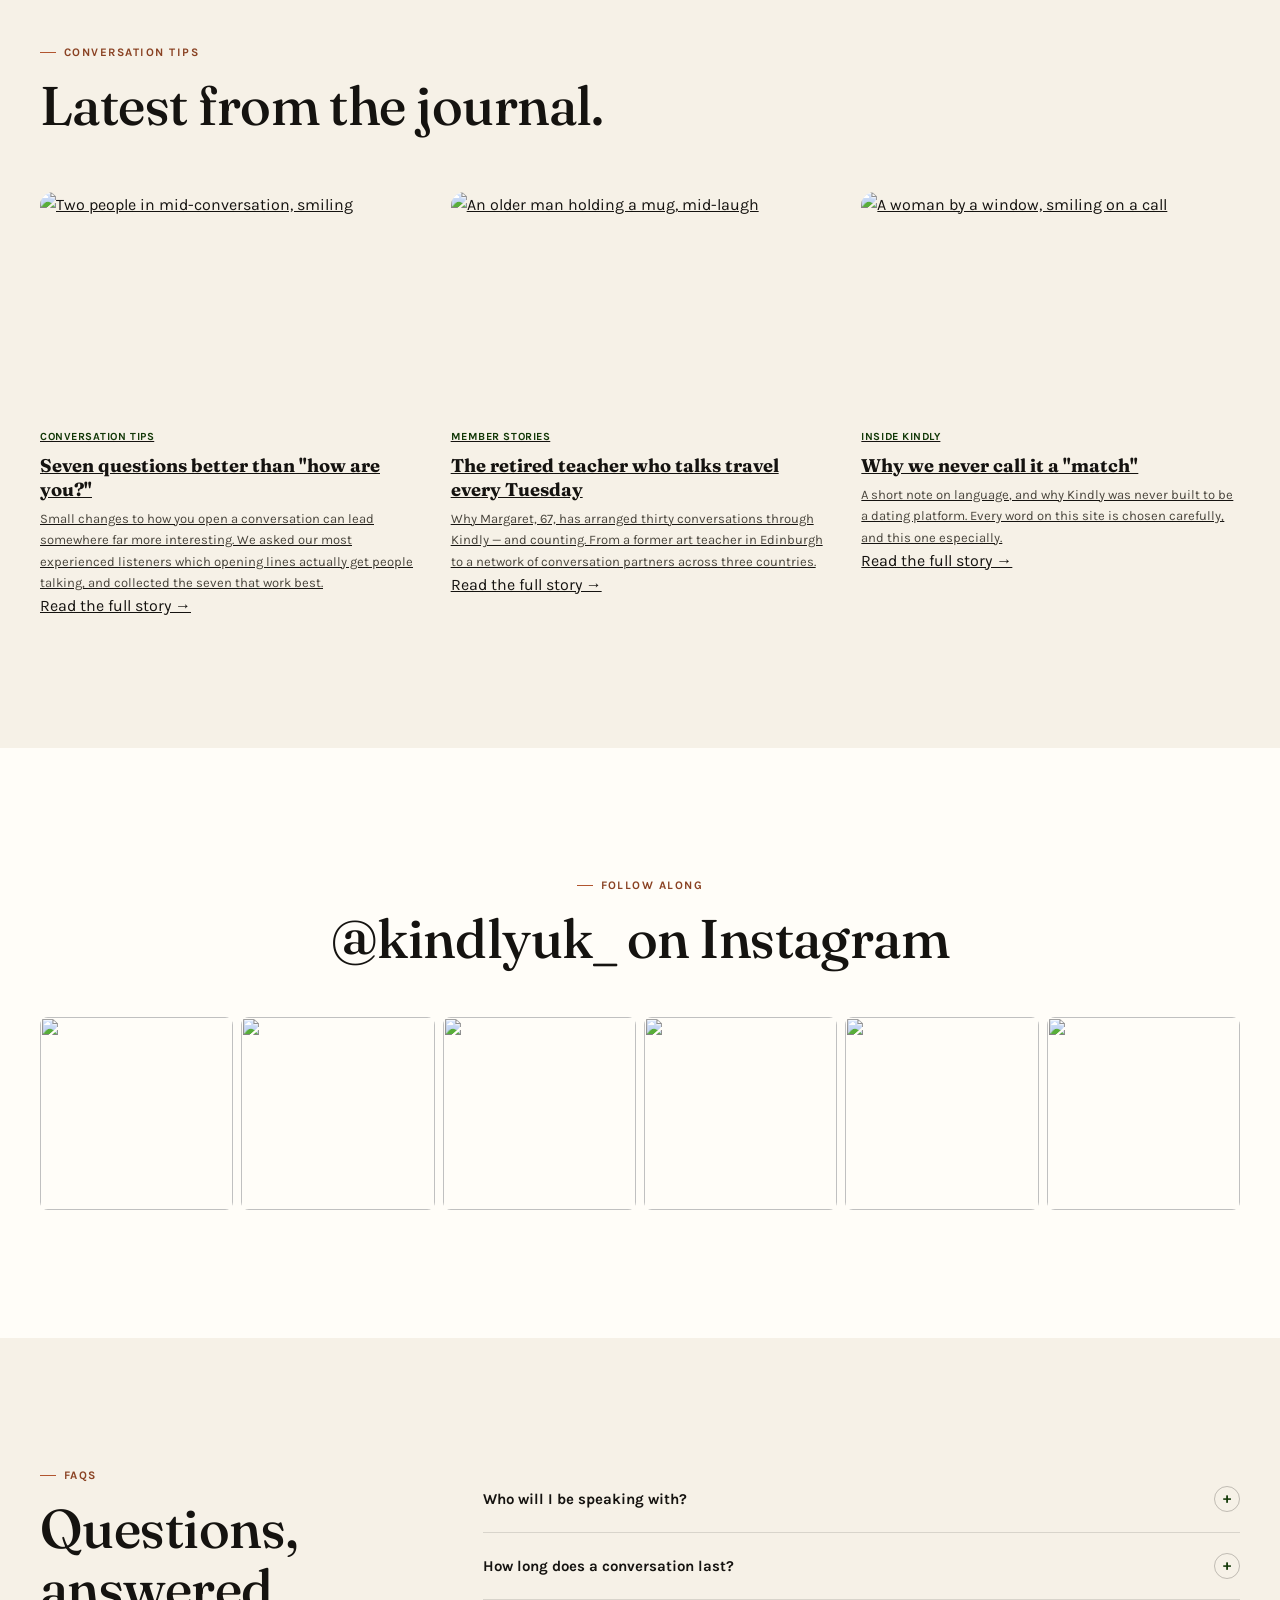
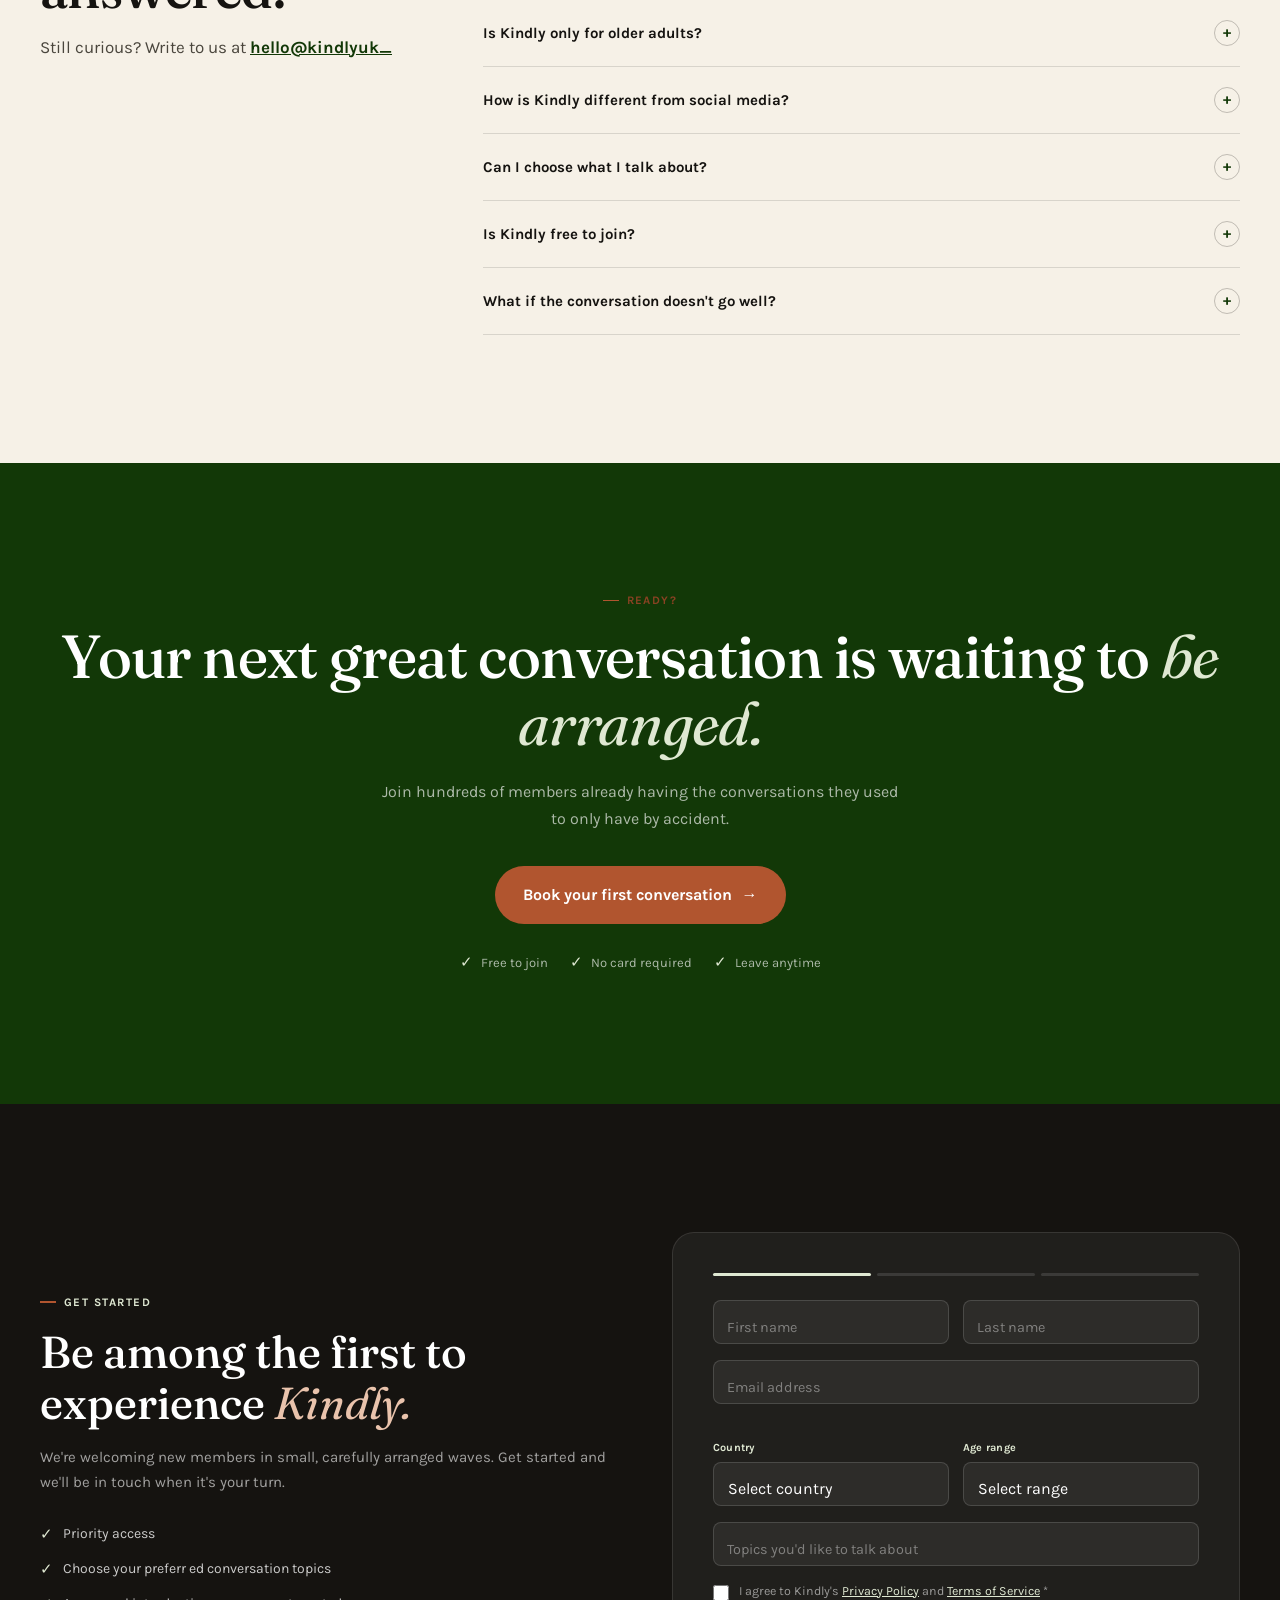
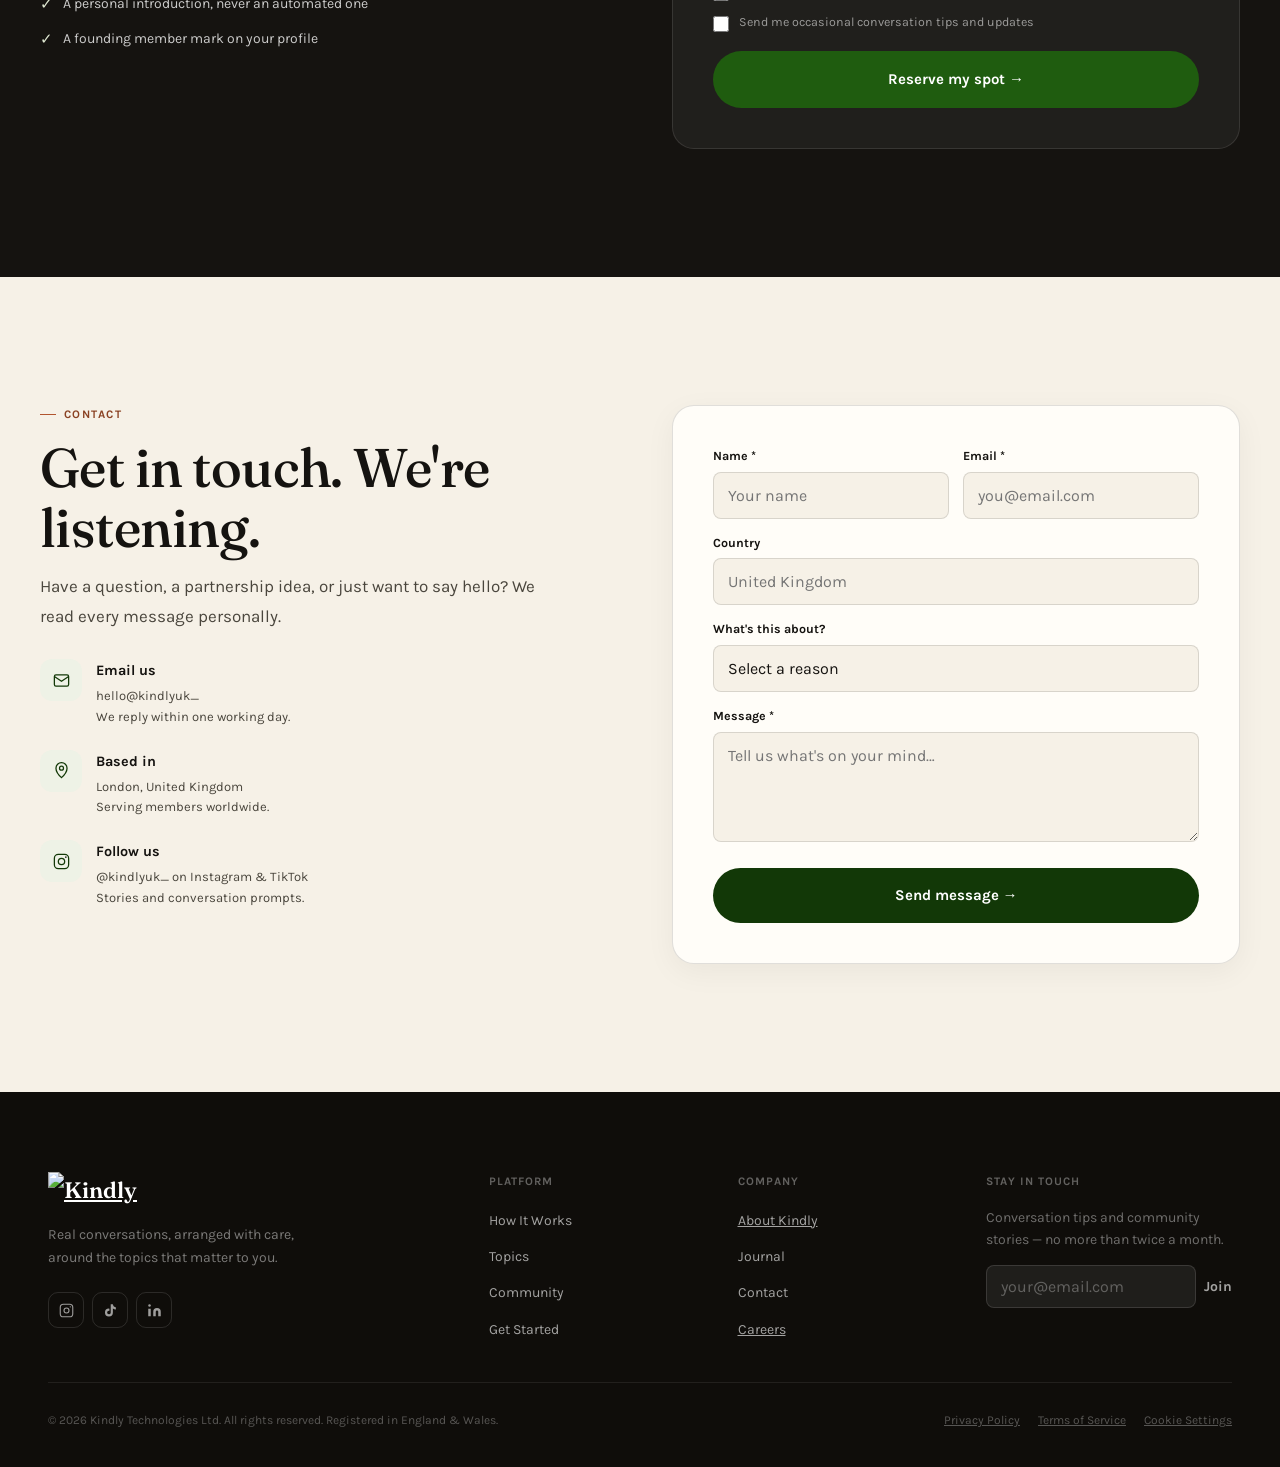
==== commit 35bea469: "Add files via upload" ====
--- a/index.html
+++ b/index.html
@@ -9,6 +9,10 @@
 <meta property="og:description" content="Kindly arranges genuine conversations between people who share an interest.">
 <meta property="og:type" content="website">
 <link rel="canonical" href="https://kindlyuk.com/">
+<link rel="icon" href="favicon.ico" sizes="any">
+<link rel="icon" type="image/png" sizes="32x32" href="favicon-32x32.png">
+<link rel="icon" type="image/png" sizes="16x16" href="favicon-16x16.png">
+<link rel="apple-touch-icon" sizes="180x180" href="apple-touch-icon.png">
 <link rel="preconnect" href="https://fonts.googleapis.com">
 <link rel="preconnect" href="https://fonts.gstatic.com" crossorigin>
 <link href="https://fonts.googleapis.com/css2?family=Fraunces:ital,opsz,wght@0,9..144,400;0,9..144,500;0,9..144,600;1,9..144,400;1,9..144,500&family=Karla:wght@400;500;600;700;800&display=swap" rel="stylesheet">
@@ -20,8 +24,7 @@
 
 <nav id="navbar">
   <a href="#home" class="nav-logo" data-nav>
-    <svg viewBox="0 0 24 24" fill="none" stroke="currentColor" stroke-width="1.6"><path d="M21 11.5a8.4 8.4 0 01-1.9 5.4 8.5 8.5 0 01-9.3 2.7L4 21l1.5-5.3A8.5 8.5 0 0119 5.1a8.4 8.4 0 012 6.4z"/></svg>
-    Kindly
+    <img src="images/kindly-logo-green.png" alt="Kindly" class="nav-logo-img">
   </a>
   <ul class="nav-links" id="nav-links">
     <li><button class="nav-link" data-target="how-it-works">How It Works</button></li>
@@ -266,34 +269,6 @@
   </div>
 </section>
 
-<!-- ============ COMMUNITY GALLERY ============ -->
-<section class="community-section">
-  <div class="container">
-    <div class="reveal">
-      <p class="eyebrow">Meet our community</p>
-      <h2 class="h2">The people behind the conversations.</h2>
-    </div>
-    <div class="community-grid reveal d1">
-      <div class="community-tile community-tile-1">
-        <img src="https://picsum.photos/seed/kindly-gallery-garden/700/900" alt="A man relaxing in his garden with a phone call" loading="lazy">
-        <div class="community-overlay"><span>Outdoor conversations, Sussex</span></div>
-      </div>
-      <div class="community-tile community-tile-2">
-        <img src="https://picsum.photos/seed/kindly-gallery-cafe/700/500" alt="A woman laughing while sat in a cafe" loading="lazy">
-        <div class="community-overlay"><span>Cafe conversations, Bristol</span></div>
-      </div>
-      <div class="community-tile community-tile-3">
-        <img src="https://picsum.photos/seed/kindly-gallery-livingroom/700/500" alt="An older couple chatting over tea at home" loading="lazy">
-        <div class="community-overlay"><span>Living room conversations</span></div>
-      </div>
-      <div class="community-tile community-tile-4">
-        <img src="https://picsum.photos/seed/kindly-gallery-walking/900/500" alt="A young woman walking outdoors while on a call" loading="lazy">
-        <div class="community-overlay"><span>Conversations on the move</span></div>
-      </div>
-    </div>
-  </div>
-</section>
-
 <!-- ============ TESTIMONIALS ============ -->
 <section class="testimonials-section">
   <div class="container">
@@ -313,24 +288,27 @@
       <h2 class="h2">Latest from the journal.</h2>
     </div>
     <div class="articles-grid">
-      <div class="article-card reveal d1">
+      <a href="#" class="article-card reveal d1">
         <div class="article-img"><img src="https://picsum.photos/seed/kindly-step3-talking/500/400" alt="Two people in mid-conversation, smiling" loading="lazy"></div>
         <p class="article-tag">Conversation tips</p>
         <h3 class="article-title">Seven questions better than "how are you?"</h3>
-        <p class="article-excerpt">Small changes to how you open a conversation can lead somewhere far more interesting.</p>
-      </div>
-      <div class="article-card reveal d2">
+        <p class="article-excerpt">Small changes to how you open a conversation can lead somewhere far more interesting. We asked our most experienced listeners which opening lines actually get people talking, and collected the seven that work best.</p>
+        <span class="article-readmore">Read the full story &rarr;</span>
+      </a>
+      <a href="#" class="article-card reveal d2">
         <div class="article-img"><img src="https://picsum.photos/seed/kindly-tea-laugh/500/400" alt="An older man holding a mug, mid-laugh" loading="lazy"></div>
         <p class="article-tag">Member stories</p>
         <h3 class="article-title">The retired teacher who talks travel every Tuesday</h3>
-        <p class="article-excerpt">Why Margaret, 67, has arranged thirty conversations through Kindly — and counting.</p>
-      </div>
-      <div class="article-card reveal d3">
+        <p class="article-excerpt">Why Margaret, 67, has arranged thirty conversations through Kindly — and counting. From a former art teacher in Edinburgh to a network of conversation partners across three countries.</p>
+        <span class="article-readmore">Read the full story &rarr;</span>
+      </a>
+      <a href="#" class="article-card reveal d3">
         <div class="article-img"><img src="https://picsum.photos/seed/kindly-hero-window/500/400" alt="A woman by a window, smiling on a call" loading="lazy"></div>
         <p class="article-tag">Inside Kindly</p>
         <h3 class="article-title">Why we never call it a "match"</h3>
-        <p class="article-excerpt">A short note on language, and why Kindly was never built to be a dating platform.</p>
-      </div>
+        <p class="article-excerpt">A short note on language, and why Kindly was never built to be a dating platform. Every word on this site is chosen carefully, and this one especially.</p>
+        <span class="article-readmore">Read the full story &rarr;</span>
+      </a>
     </div>
   </div>
 </section>
@@ -513,12 +491,11 @@
     <div class="footer-grid">
       <div>
         <a href="#home" class="footer-logo" data-nav>
-          <svg viewBox="0 0 24 24" fill="none" stroke="currentColor" stroke-width="1.6"><path d="M21 11.5a8.4 8.4 0 01-1.9 5.4 8.5 8.5 0 01-9.3 2.7L4 21l1.5-5.3A8.5 8.5 0 0119 5.1a8.4 8.4 0 012 6.4z"/></svg>
-          Kindly
+          <img src="images/kindly-logo-white.png" alt="Kindly" class="footer-logo-img">
         </a>
         <p class="footer-desc">Real conversations, arranged with care, around the topics that matter to you.</p>
         <div class="footer-socials">
-          <a href="#" class="social-link" aria-label="Instagram"><svg viewBox="0 0 24 24" fill="none" stroke="currentColor" stroke-width="1.75"><rect x="2" y="2" width="20" height="20" rx="5"/><circle cx="12" cy="12" r="4"/><circle cx="18" cy="6" r="1" fill="currentColor" stroke="none"/></svg></a>
+          <a href="https://www.instagram.com/kindlyuk_/" target="_blank" rel="noopener" class="social-link" aria-label="Instagram"><svg viewBox="0 0 24 24" fill="none" stroke="currentColor" stroke-width="1.75"><rect x="2" y="2" width="20" height="20" rx="5"/><circle cx="12" cy="12" r="4"/><circle cx="18" cy="6" r="1" fill="currentColor" stroke="none"/></svg></a>
           <a href="#" class="social-link" aria-label="TikTok"><svg viewBox="0 0 24 24" fill="currentColor"><path d="M19.59 6.69a4.83 4.83 0 01-3.77-4.25V2h-3.45v13.67a2.89 2.89 0 01-2.88 2.5 2.89 2.89 0 01-2.89-2.89 2.89 2.89 0 012.89-2.89c.28 0 .54.04.79.1V9.01a6.31 6.31 0 00-.79-.05 6.34 6.34 0 00-6.34 6.34 6.34 6.34 0 006.34 6.34 6.34 6.34 0 006.33-6.34V8.69a8.18 8.18 0 004.78 1.52V6.77a4.85 4.85 0 01-1.01-.08z"/></svg></a>
           <a href="#" class="social-link" aria-label="LinkedIn"><svg viewBox="0 0 24 24" fill="currentColor"><path d="M16 8a6 6 0 016 6v7h-4v-7a2 2 0 00-2-2 2 2 0 00-2 2v7h-4v-7a6 6 0 016-6zM2 9h4v12H2z"/><circle cx="4" cy="4" r="2"/></svg></a>
         </div>
